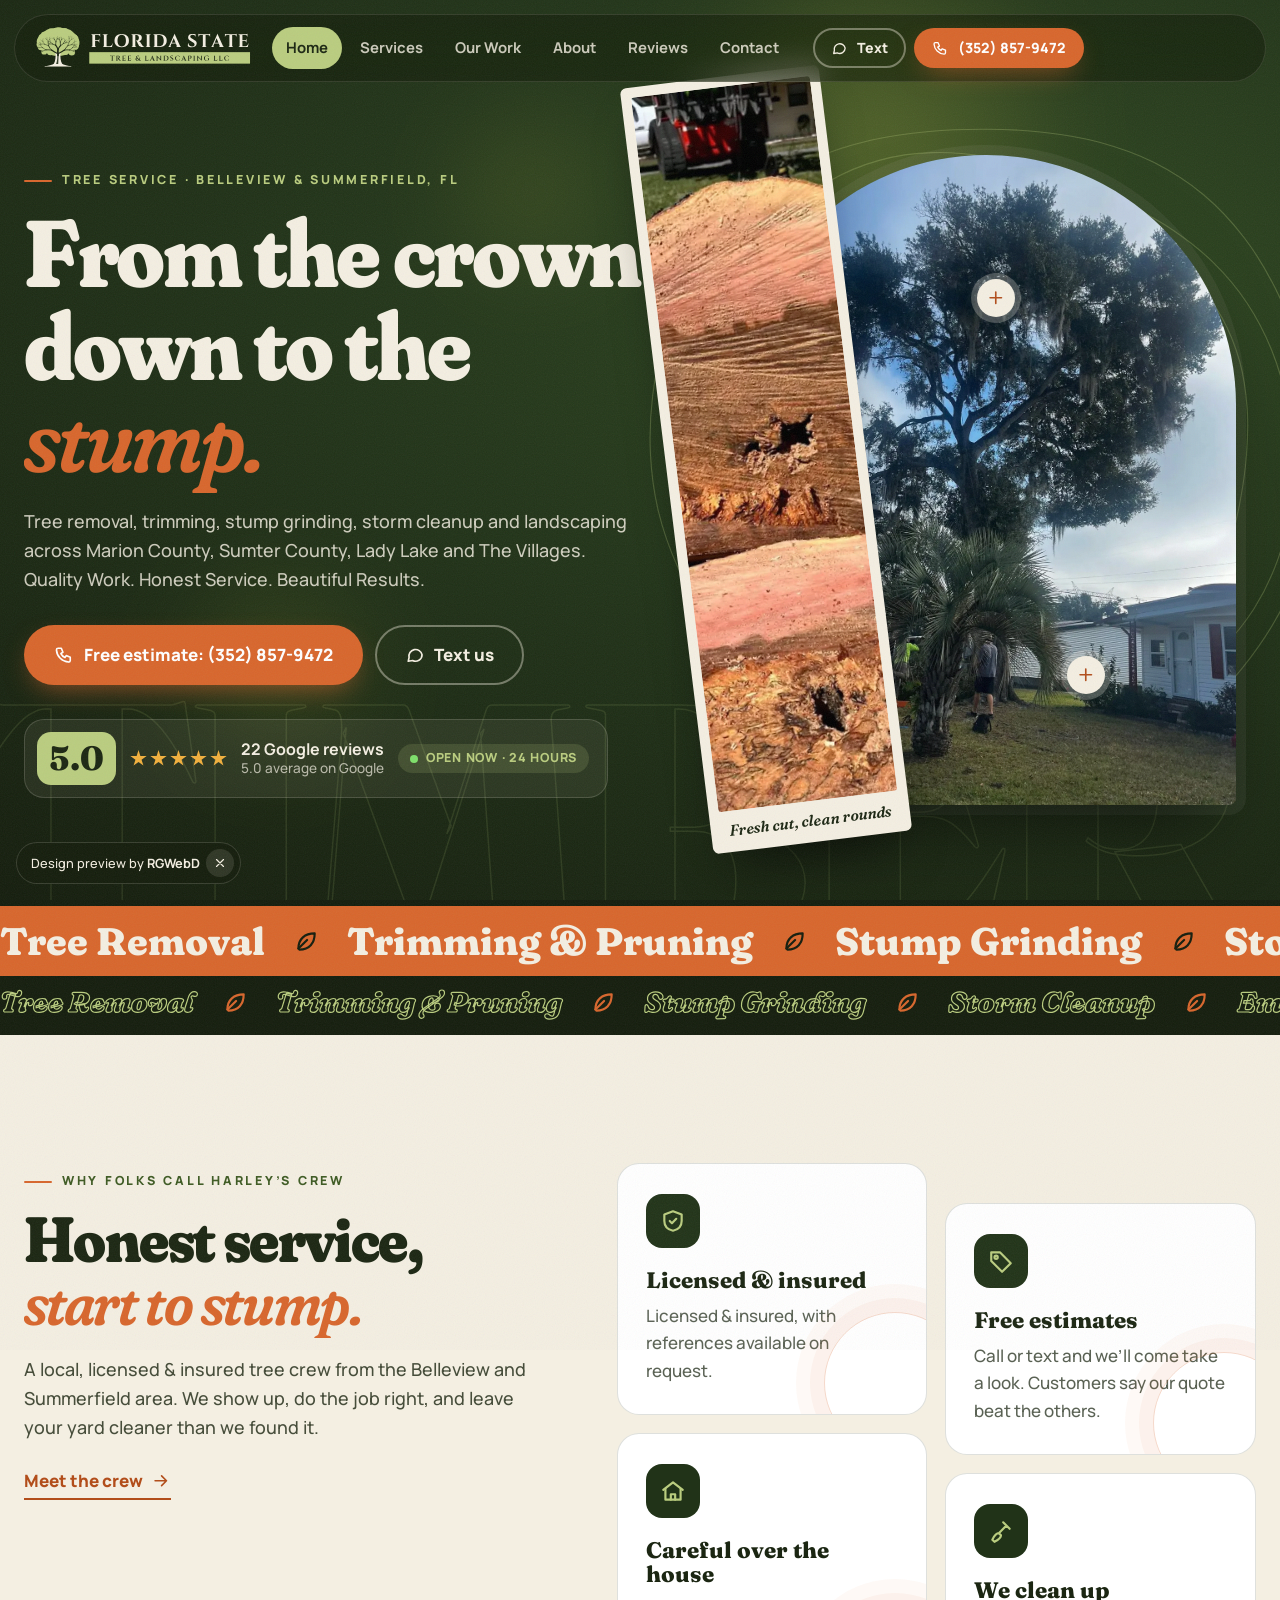
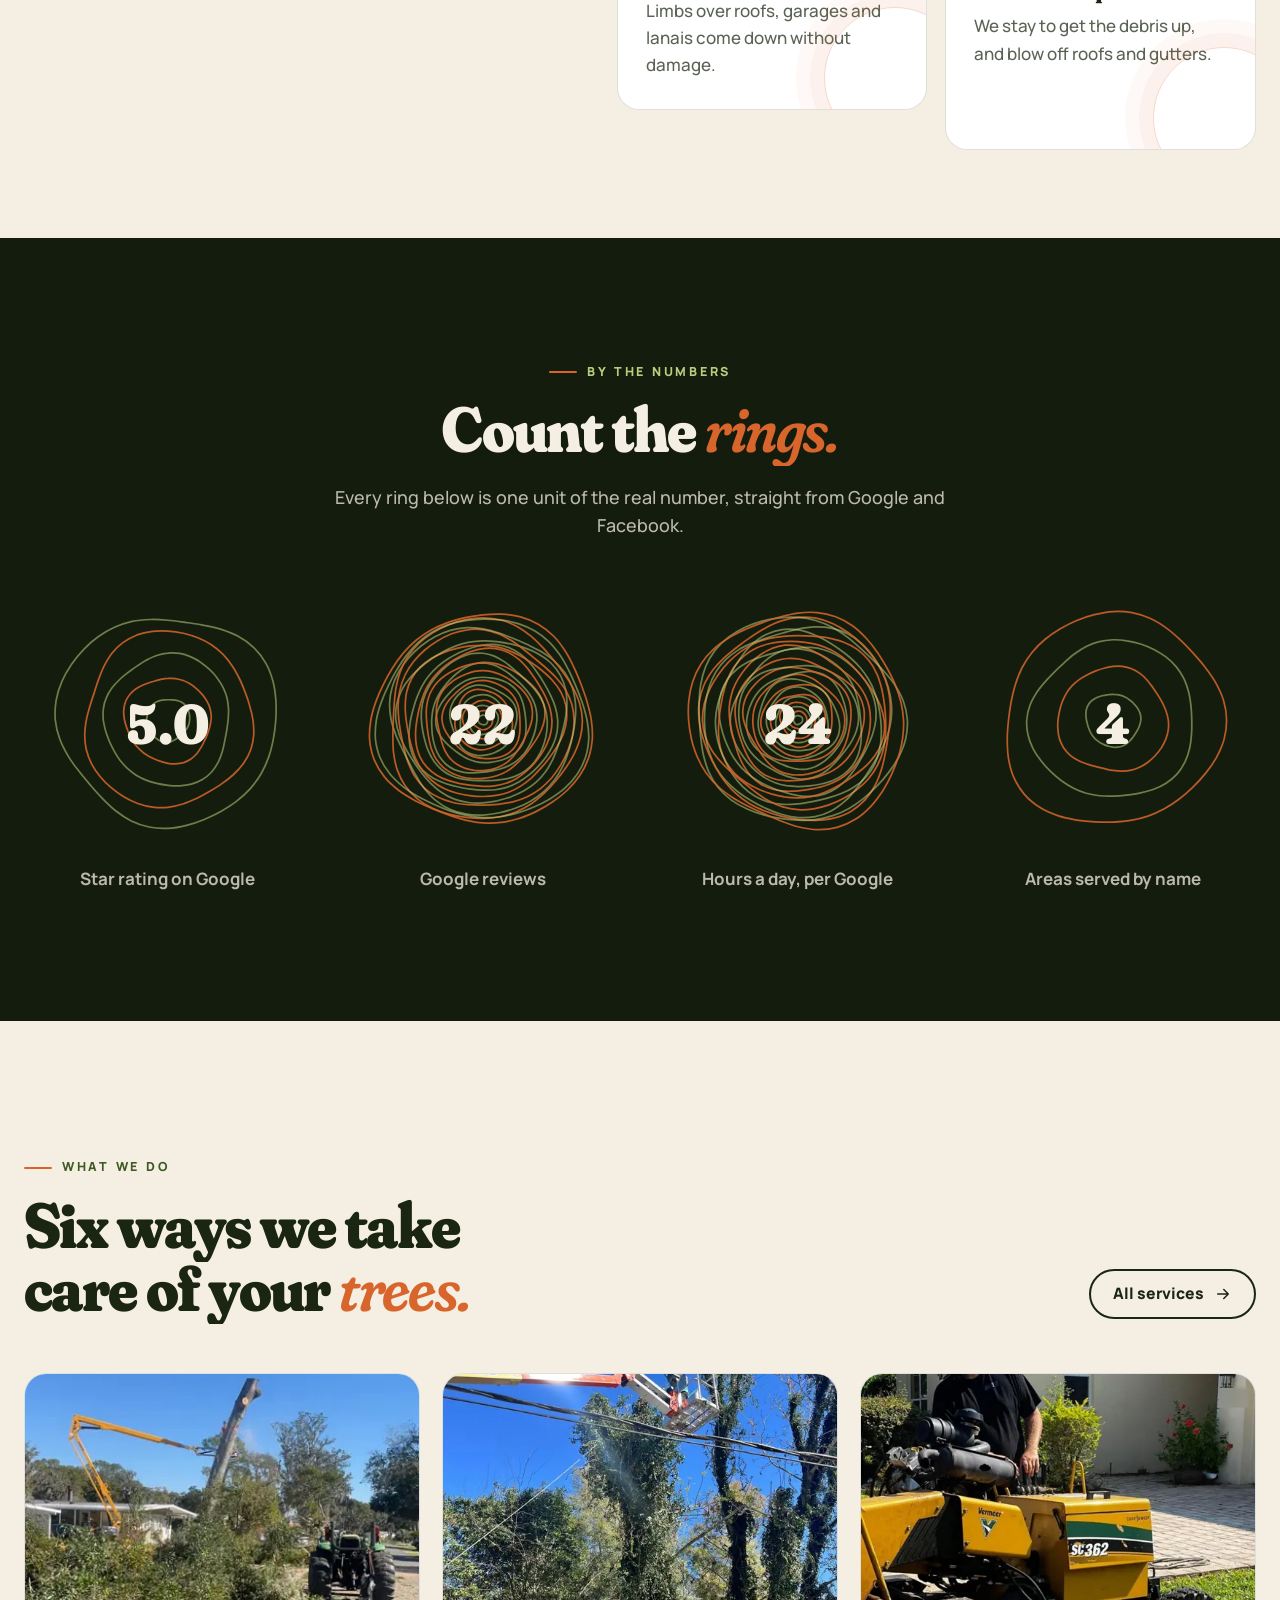
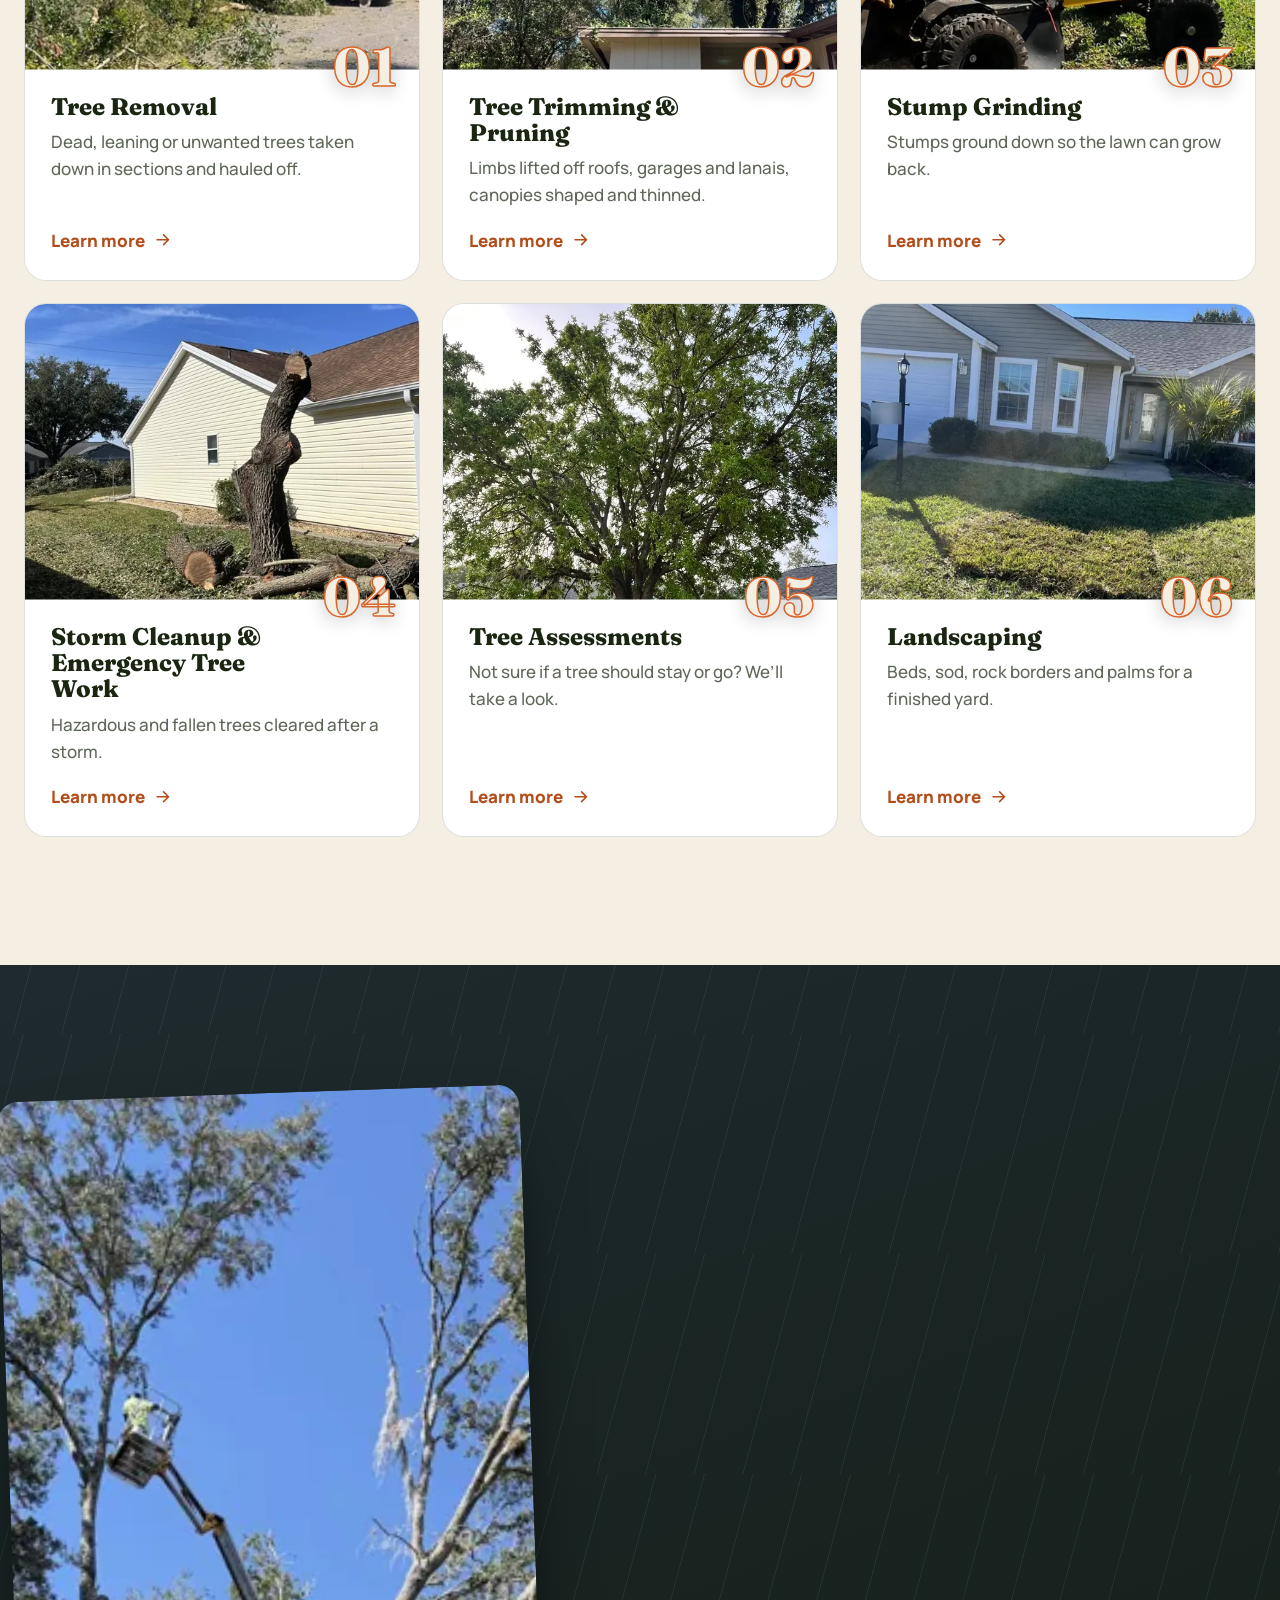
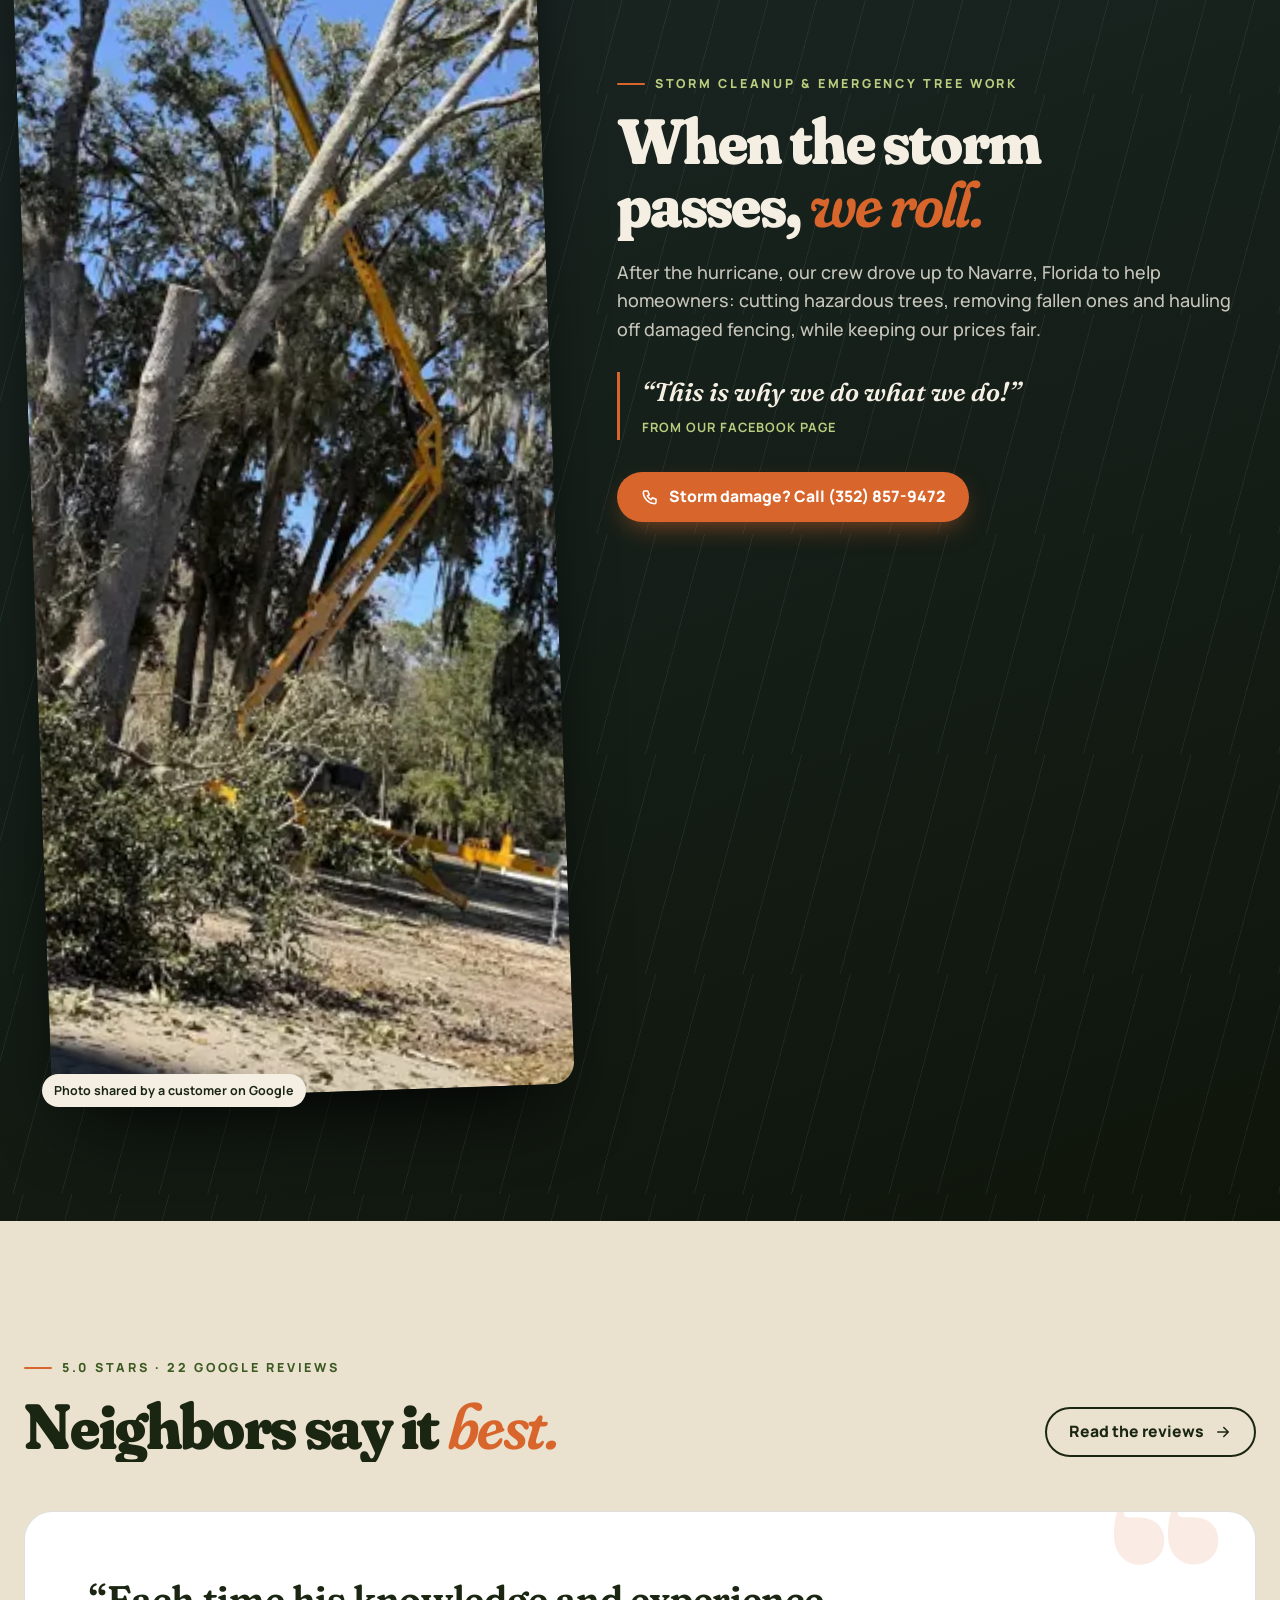
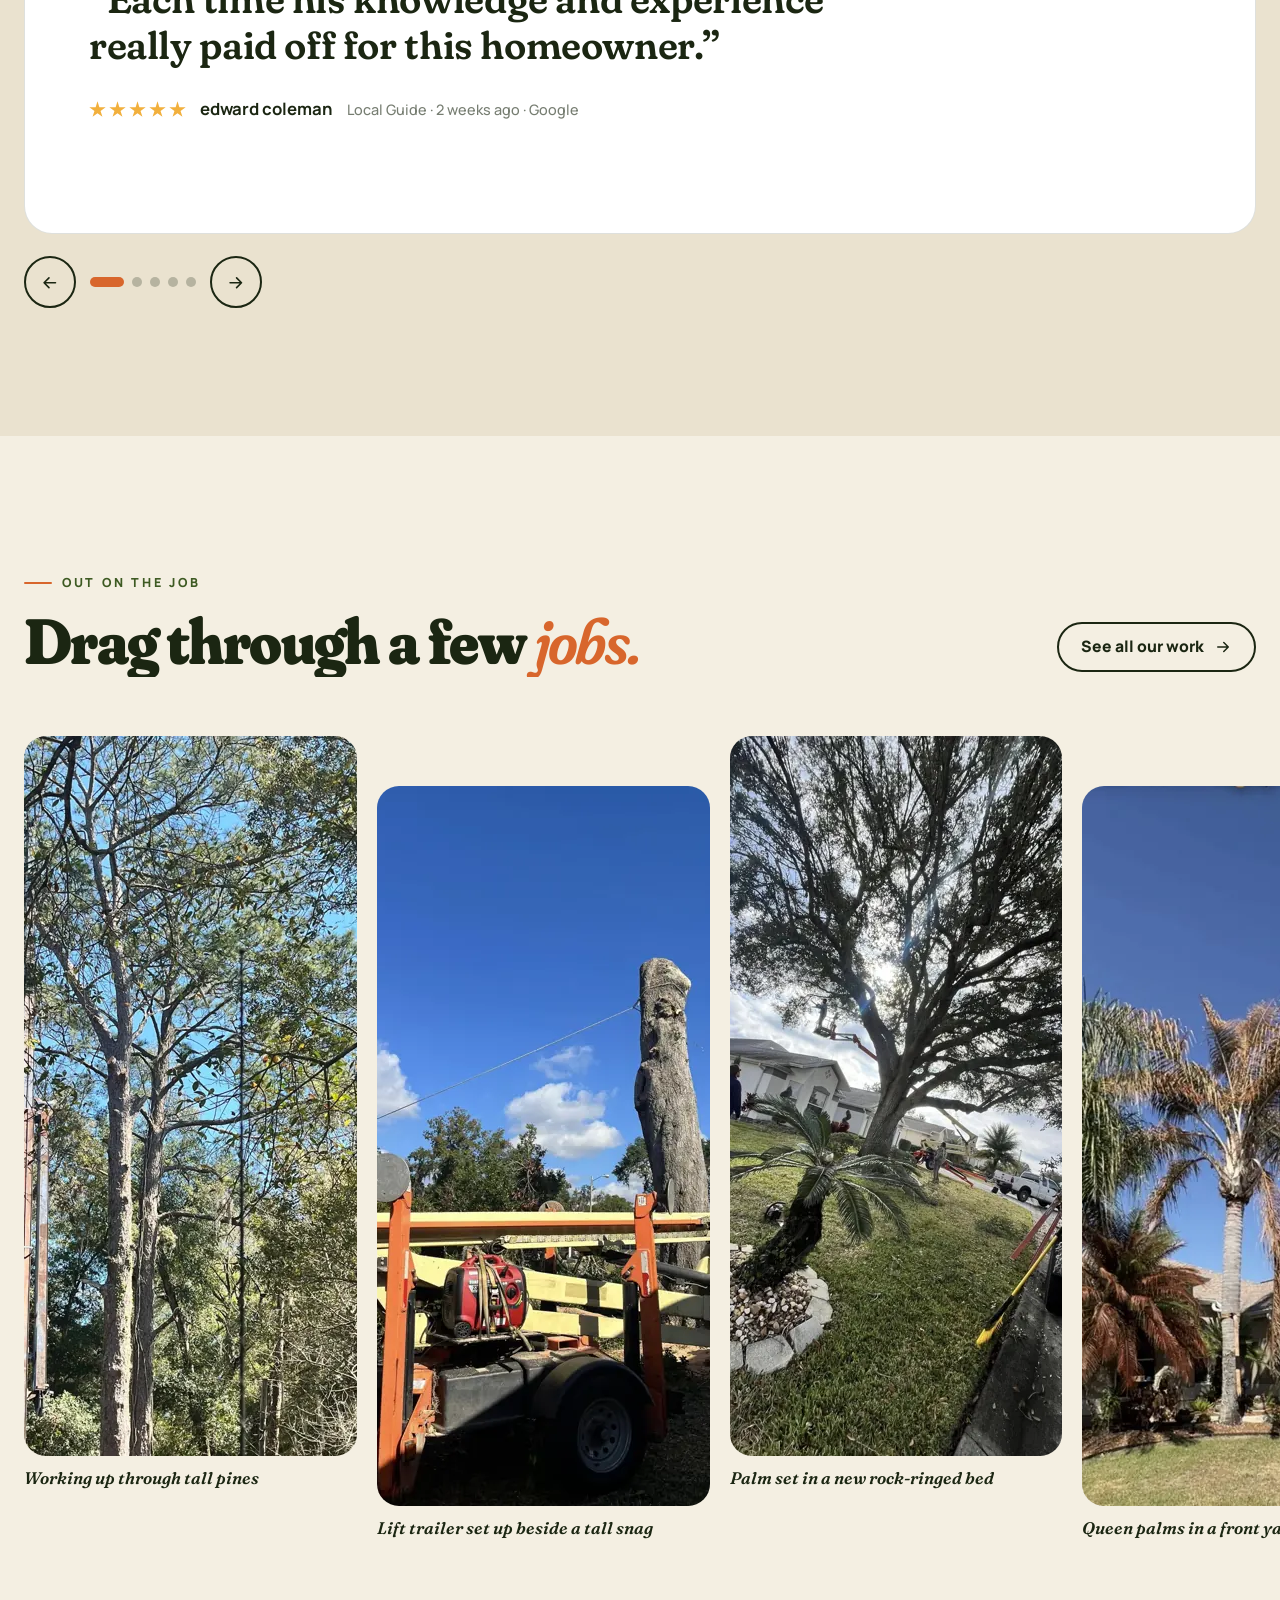
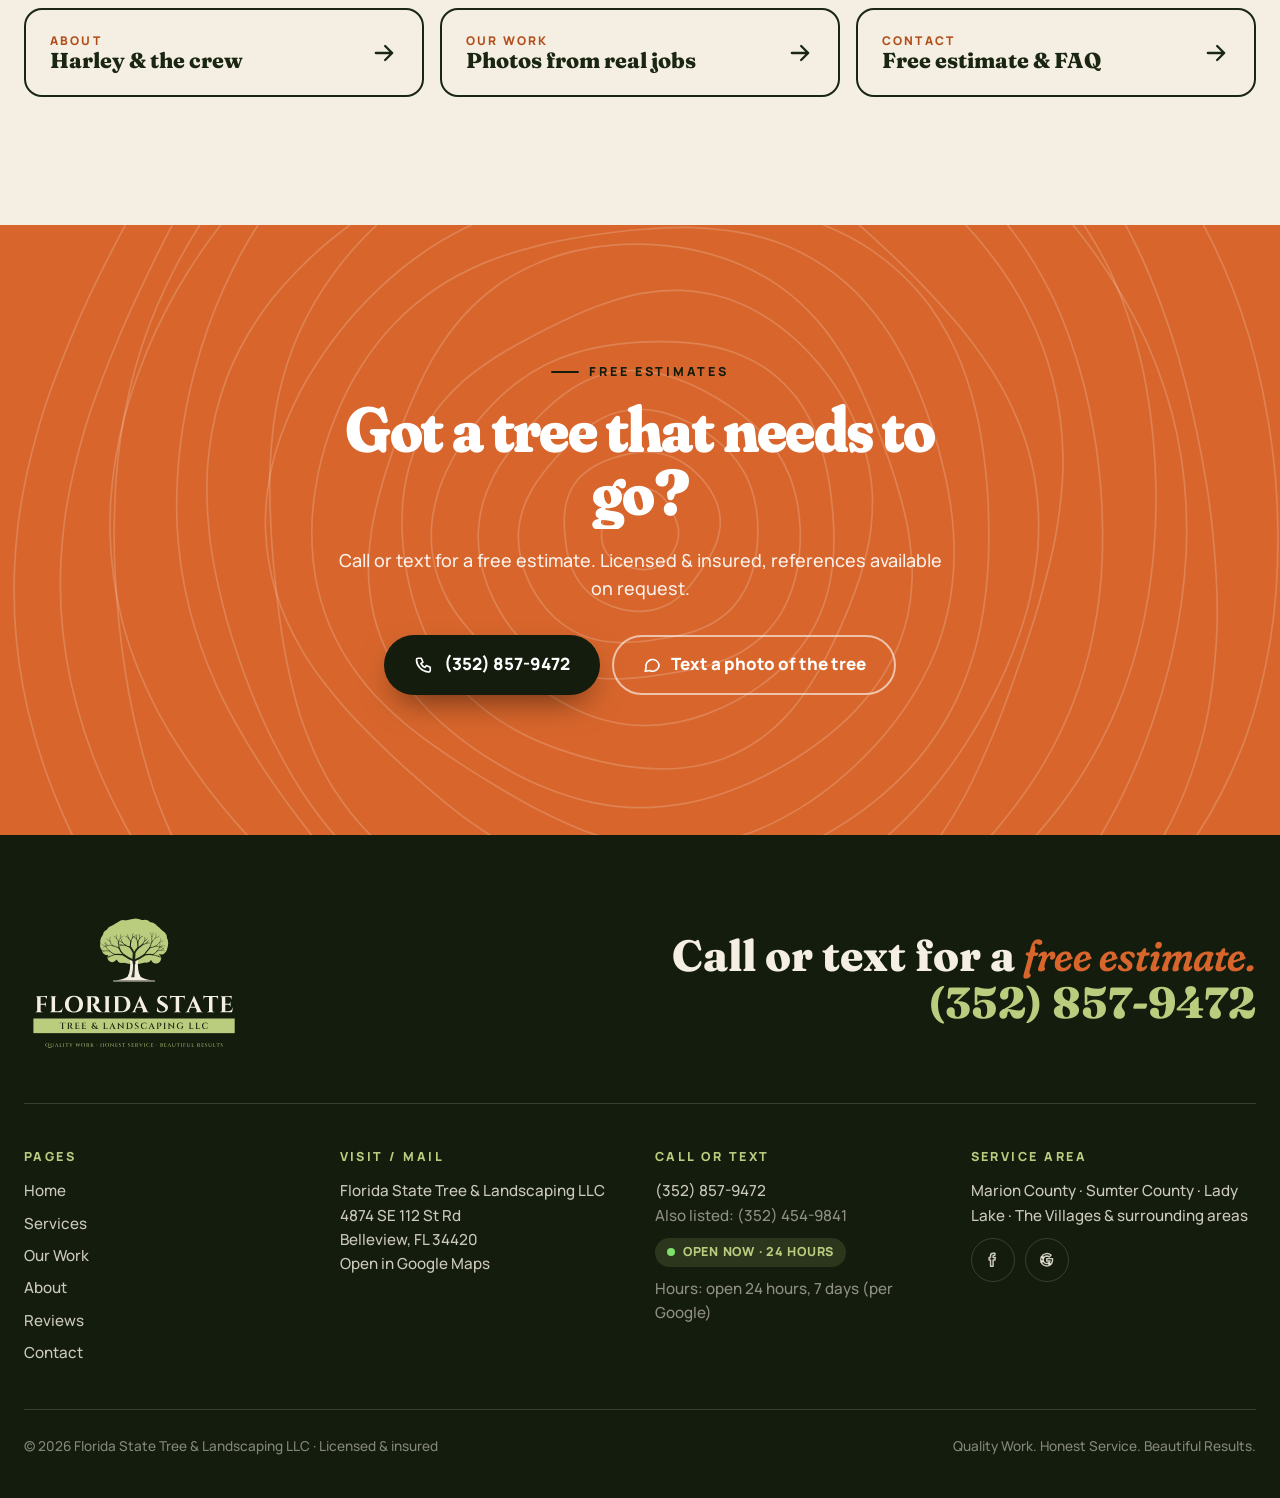
==== index.html @ 268fc9c7 "First build: Heartwood brand, 6 pages" ====
<!doctype html><html lang="en"><head><meta charset="utf-8">
<meta name="viewport" content="width=device-width,initial-scale=1,viewport-fit=cover">
<title>Florida State Tree &amp; Landscaping | Tree Removal, Trimming &amp; Stump Grinding · Belleview, FL</title><meta name="description" content="Licensed &amp; insured tree service in Belleview &amp; Summerfield, FL. Tree removal, trimming, stump grinding, storm cleanup and landscaping for Marion County, Sumter County, Lady Lake and The Villages. 5.0★ on Google. Free estimates: (352) 857-9472.">
<link rel="canonical" href="https://rgwebd.github.io/floridastatetree-demo/"><meta name="theme-color" content="#1B2612">
<meta property="og:type" content="website"><meta property="og:site_name" content="Florida State Tree &amp; Landscaping"><meta property="og:title" content="Florida State Tree &amp; Landscaping | Tree Removal, Trimming &amp; Stump Grinding · Belleview, FL"><meta property="og:description" content="Licensed &amp; insured tree service in Belleview &amp; Summerfield, FL. Tree removal, trimming, stump grinding, storm cleanup and landscaping for Marion County, Sumter County, Lady Lake and The Villages. 5.0★ on Google. Free estimates: (352) 857-9472."><meta property="og:url" content="https://rgwebd.github.io/floridastatetree-demo/"><meta property="og:image" content="https://rgwebd.github.io/floridastatetree-demo/img/og.jpg"><meta property="og:image:width" content="1200"><meta property="og:image:height" content="630"><meta property="og:locale" content="en_US">
<meta name="twitter:card" content="summary_large_image"><meta name="twitter:title" content="Florida State Tree &amp; Landscaping | Tree Removal, Trimming &amp; Stump Grinding · Belleview, FL"><meta name="twitter:description" content="Licensed &amp; insured tree service in Belleview &amp; Summerfield, FL. Tree removal, trimming, stump grinding, storm cleanup and landscaping for Marion County, Sumter County, Lady Lake and The Villages. 5.0★ on Google. Free estimates: (352) 857-9472."><meta name="twitter:image" content="https://rgwebd.github.io/floridastatetree-demo/img/og.jpg">
<link rel="icon" href="favicon.svg" type="image/svg+xml"><link rel="icon" href="favicon.ico" sizes="any"><link rel="apple-touch-icon" href="apple-touch-icon.png">
<link rel="preconnect" href="https://fonts.googleapis.com"><link rel="preconnect" href="https://fonts.gstatic.com" crossorigin>
<link href="https://fonts.googleapis.com/css2?family=Fraunces:ital,opsz,wght,SOFT@0,9..144,300..900,0..100;1,9..144,300..900,0..100&family=Manrope:wght@400;500;600;700;800&display=swap" rel="stylesheet">
<link rel="stylesheet" href="styles.css?v=7"><script type="application/ld+json">{"@context": "https://schema.org", "@type": "HomeAndConstructionBusiness", "additionalType": "https://en.wikipedia.org/wiki/Arborist", "@id": "https://rgwebd.github.io/floridastatetree-demo/#business", "name": "Florida State Tree & Landscaping LLC", "alternateName": "Florida State Tree & Landscaping", "slogan": "Quality Work. Honest Service. Beautiful Results.", "description": "Licensed and insured tree service based in Belleview, Florida: tree removal, trimming, stump grinding, storm cleanup and emergency tree work, tree assessments and landscaping. Free estimates. Serving Marion County, Sumter County, Lady Lake and The Villages.", "url": "https://rgwebd.github.io/floridastatetree-demo/", "telephone": "+13528579472", "image": "https://rgwebd.github.io/floridastatetree-demo/img/og.jpg", "logo": "https://rgwebd.github.io/floridastatetree-demo/brand/logo-stacked.svg", "address": {"@type": "PostalAddress", "streetAddress": "4874 SE 112 St Rd", "addressLocality": "Belleview", "addressRegion": "FL", "postalCode": "34420", "addressCountry": "US"}, "geo": {"@type": "GeoCoordinates", "latitude": 29.0453038, "longitude": -82.0679205}, "areaServed": [{"@type": "AdministrativeArea", "name": "Marion County, FL"}, {"@type": "AdministrativeArea", "name": "Sumter County, FL"}, {"@type": "City", "name": "Lady Lake, FL"}, {"@type": "Place", "name": "The Villages, FL"}], "openingHoursSpecification": [{"@type": "OpeningHoursSpecification", "dayOfWeek": ["Monday", "Tuesday", "Wednesday", "Thursday", "Friday", "Saturday", "Sunday"], "opens": "00:00", "closes": "23:59"}], "hasMap": "https://www.google.com/maps/place/Florida+State+Tree+%26+Landscaping+LLC/@29.0453038,-82.0679205,17z/data=!4m6!3m5!1s0xfcb74f72141208b:0x3787b57b5eda292d", "sameAs": ["https://www.facebook.com/p/Florida-State-Tree-Landscaping-LLC-100083582852027/", "https://www.google.com/maps/place/Florida+State+Tree+%26+Landscaping+LLC/@29.0453038,-82.0679205,17z/data=!4m6!3m5!1s0xfcb74f72141208b:0x3787b57b5eda292d"], "aggregateRating": {"@type": "AggregateRating", "ratingValue": "5.0", "reviewCount": "22", "bestRating": "5"}, "hasOfferCatalog": {"@type": "OfferCatalog", "name": "Tree & landscaping services", "itemListElement": [{"@type": "Offer", "itemOffered": {"@type": "Service", "name": "Tree Removal", "description": "From big pines to palms, we take trees down safely in controlled sections, using an aerial lift where the job calls for it, and haul the wood and brush away."}}, {"@type": "Offer", "itemOffered": {"@type": "Service", "name": "Tree Trimming & Pruning", "description": "Branches hanging over the house, garage or lanai come off carefully, and the rest of the tree gets pruned to look right. Customers mention we even blow the debris off the roof and gutters."}}, {"@type": "Offer", "itemOffered": {"@type": "Service", "name": "Stump Grinding", "description": "Once a tree is down, the stump grinder chews the stump below grade so you can replant, lay sod or just mow over it."}}, {"@type": "Offer", "itemOffered": {"@type": "Service", "name": "Storm Cleanup & Emergency Tree Work", "description": "After a hurricane we cut hazardous trees, remove fallen ones and haul away damaged debris. We’ve traveled as far as Navarre, Florida to help homeowners after a storm."}}, {"@type": "Offer", "itemOffered": {"@type": "Service", "name": "Tree Assessments", "description": "We’ll look at the tree with you, talk through trimming versus removal, and give you an honest free estimate. One customer said we even gave ideas on what to plant in place of the trees."}}, {"@type": "Offer", "itemOffered": {"@type": "Service", "name": "Landscaping", "description": "Full landscaping to finish the job: fresh sod, planting beds, rock borders and palm care, so the yard looks better than before the trees came down."}}]}, "review": [{"@type": "Review", "author": {"@type": "Person", "name": "edward coleman"}, "reviewRating": {"@type": "Rating", "ratingValue": "5", "bestRating": "5"}, "reviewBody": "Have used Florida State Tree & Landscaping several times.  Harley Roth, Certified Arborist and his team did exceptional work trimming trees and bushes.  I've used them to remove five palms and three pine trees over the years and each time his knowledge and experience really paid off for this homeowner.  Great work and great results."}, {"@type": "Review", "author": {"@type": "Person", "name": "Brent Cleveland"}, "reviewRating": {"@type": "Rating", "ratingValue": "5", "bestRating": "5"}, "reviewBody": "They showed up with plenty of notice and got right to work trimming the tree above our home. Crew was very careful with the branches being cut above our garage so no damage was done to roof. Couldn’t beat the great price I was given when other companies were outrageous on just trimming. We are definitely using Florida State Tree Trimming for all other jobs in the future."}, {"@type": "Review", "author": {"@type": "Person", "name": "Tim & Jackie Blomlie"}, "reviewRating": {"@type": "Rating", "ratingValue": "5", "bestRating": "5"}, "reviewBody": "Harley did a fantastic job. They were on time and stayed late to finish getting all the debris up. They also went above and beyond and took other tree debris that I had laying around. Their pricing was the best from all the estimates I got, I would definitely use them again for any tree work that I have."}, {"@type": "Review", "author": {"@type": "Person", "name": "David Allsworth"}, "reviewRating": {"@type": "Rating", "ratingValue": "5", "bestRating": "5"}, "reviewBody": "They did a great job trimming branches from over the house and lanai / They pruned the other trees and blew debris off the house and gutters / Highly recommended"}]}</script><script type="application/ld+json">{"@context": "https://schema.org", "@type": "BreadcrumbList", "itemListElement": [{"@type": "ListItem", "position": 1, "name": "Home", "item": "https://rgwebd.github.io/floridastatetree-demo/"}]}</script></head><body class="home"><div class="loader" aria-hidden="true"><div class="ld-half l"></div><div class="ld-half r"></div><div class="ld-mid"><svg class="ld-rings" viewBox="-168.00000000000003 -168.00000000000003 336.00000000000006 336.00000000000006" aria-hidden="true" ><path d="M13.6 0.0C13.5 0.8 13.4 1.6 13.2 2.3C13.0 3.1 12.8 3.8 12.5 4.6C12.2 5.3 11.9 6.0 11.6 6.7C11.3 7.4 10.9 8.1 10.5 8.8C10.1 9.5 9.6 10.2 9.0 10.8C8.5 11.4 7.9 12.0 7.2 12.4C6.5 12.9 5.7 13.3 4.9 13.5C4.1 13.8 3.3 13.9 2.5 14.0C1.6 14.0 0.8 14.0 0.0 13.9C-0.8 13.7 -1.6 13.5 -2.3 13.3C-3.1 13.0 -3.8 12.8 -4.5 12.4C-5.2 12.1 -5.9 11.8 -6.6 11.4C-7.2 11.0 -7.8 10.5 -8.4 10.0C-9.0 9.5 -9.5 9.0 -10.0 8.4C-10.5 7.8 -11.0 7.2 -11.3 6.5C-11.7 5.9 -12.1 5.2 -12.4 4.5C-12.7 3.8 -12.9 3.1 -13.2 2.3C-13.4 1.6 -13.6 0.8 -13.7 0.0C-13.8 -0.8 -13.9 -1.6 -13.9 -2.4C-13.9 -3.3 -13.8 -4.1 -13.5 -4.9C-13.3 -5.7 -13.0 -6.5 -12.5 -7.2C-12.1 -7.9 -11.5 -8.6 -10.9 -9.2C-10.3 -9.7 -9.6 -10.2 -8.9 -10.6C-8.2 -11.1 -7.5 -11.4 -6.8 -11.7C-6.0 -12.0 -5.3 -12.3 -4.5 -12.5C-3.8 -12.7 -3.1 -12.9 -2.3 -13.1C-1.5 -13.2 -0.8 -13.4 -0.0 -13.4C0.8 -13.5 1.6 -13.4 2.4 -13.3C3.1 -13.2 3.9 -13.0 4.7 -12.8C5.4 -12.5 6.1 -12.1 6.8 -11.7C7.5 -11.3 8.1 -10.9 8.7 -10.3C9.3 -9.8 9.8 -9.3 10.3 -8.7C10.9 -8.1 11.4 -7.5 11.8 -6.8C12.2 -6.1 12.6 -5.4 12.9 -4.7C13.1 -3.9 13.4 -3.2 13.5 -2.4C13.6 -1.6 13.6 -0.8 13.6 0.0Z" style="--i:0"/><path d="M27.4 0.0C27.2 1.6 27.0 3.2 26.6 4.7C26.2 6.2 25.7 7.7 25.1 9.1C24.5 10.6 23.7 11.9 22.9 13.2C22.0 14.5 21.1 15.7 20.0 16.8C19.0 17.9 17.8 18.9 16.6 19.8C15.4 20.7 14.2 21.6 12.9 22.4C11.7 23.2 10.4 24.0 9.0 24.7C7.6 25.4 6.2 26.2 4.7 26.7C3.2 27.3 1.6 27.8 0.0 28.0C-1.6 28.3 -3.3 28.4 -5.0 28.2C-6.6 28.1 -8.3 27.7 -9.9 27.1C-11.4 26.5 -12.9 25.6 -14.2 24.6C-15.5 23.7 -16.8 22.5 -17.9 21.3C-19.0 20.1 -19.9 18.8 -20.8 17.5C-21.8 16.2 -22.6 14.9 -23.3 13.5C-24.1 12.1 -24.8 10.7 -25.3 9.2C-25.9 7.8 -26.4 6.2 -26.7 4.7C-27.0 3.2 -27.2 1.6 -27.2 0.0C-27.2 -1.6 -27.0 -3.2 -26.7 -4.7C-26.4 -6.2 -25.9 -7.8 -25.4 -9.2C-24.8 -10.7 -24.1 -12.1 -23.3 -13.5C-22.6 -14.8 -21.7 -16.2 -20.8 -17.4C-19.8 -18.7 -18.7 -19.9 -17.6 -20.9C-16.4 -22.0 -15.1 -23.0 -13.7 -23.8C-12.4 -24.6 -10.9 -25.2 -9.3 -25.7C-7.8 -26.1 -6.2 -26.4 -4.7 -26.5C-3.1 -26.6 -1.5 -26.6 -0.0 -26.5C1.5 -26.4 3.0 -26.1 4.6 -25.9C6.1 -25.6 7.6 -25.4 9.1 -25.0C10.6 -24.6 12.1 -24.2 13.6 -23.6C15.1 -23.0 16.7 -22.4 18.1 -21.5C19.4 -20.7 20.8 -19.6 22.0 -18.4C23.1 -17.3 24.2 -15.9 25.0 -14.4C25.8 -13.0 26.3 -11.3 26.8 -9.7C27.2 -8.2 27.4 -6.5 27.5 -4.9C27.6 -3.2 27.6 -1.6 27.4 0.0Z" style="--i:1"/><path d="M40.2 0.0C40.1 2.3 39.8 4.7 39.5 7.0C39.1 9.3 38.6 11.6 37.9 13.8C37.3 16.1 36.5 18.3 35.4 20.5C34.4 22.6 33.2 24.7 31.7 26.6C30.3 28.5 28.5 30.3 26.6 31.8C24.8 33.2 22.6 34.5 20.5 35.5C18.3 36.5 16.0 37.1 13.7 37.7C11.5 38.3 9.1 38.6 6.9 38.9C4.6 39.2 2.3 39.4 0.0 39.5C-2.3 39.6 -4.6 39.6 -7.0 39.5C-9.3 39.4 -11.7 39.2 -14.1 38.7C-16.5 38.2 -18.9 37.6 -21.1 36.6C-23.4 35.6 -25.6 34.3 -27.5 32.8C-29.4 31.3 -31.2 29.4 -32.8 27.5C-34.3 25.6 -35.6 23.4 -36.7 21.2C-37.8 19.0 -38.6 16.6 -39.3 14.3C-40.0 12.0 -40.5 9.6 -40.8 7.2C-41.0 4.8 -41.1 2.4 -41.0 0.0C-40.8 -2.4 -40.5 -4.8 -39.8 -7.0C-39.2 -9.3 -38.3 -11.5 -37.3 -13.6C-36.3 -15.6 -35.0 -17.6 -33.7 -19.4C-32.4 -21.3 -30.9 -23.0 -29.4 -24.7C-27.9 -26.4 -26.4 -28.0 -24.8 -29.5C-23.2 -31.1 -21.6 -32.7 -19.8 -34.2C-18.0 -35.7 -16.1 -37.2 -14.0 -38.5C-11.9 -39.7 -9.7 -40.9 -7.3 -41.6C-5.0 -42.4 -2.5 -42.9 -0.0 -43.0C2.5 -43.2 5.1 -42.9 7.5 -42.3C9.9 -41.8 12.3 -40.9 14.5 -39.8C16.7 -38.8 18.8 -37.4 20.8 -36.0C22.8 -34.6 24.6 -33.1 26.4 -31.4C28.1 -29.8 29.8 -28.1 31.3 -26.2C32.8 -24.4 34.2 -22.5 35.3 -20.4C36.5 -18.3 37.5 -16.2 38.3 -13.9C39.0 -11.7 39.5 -9.3 39.8 -7.0C40.2 -4.7 40.2 -2.3 40.2 0.0Z" style="--i:2"/><path d="M56.0 0.0C56.5 3.2 56.8 6.7 56.6 10.0C56.4 13.3 55.8 16.8 54.7 19.9C53.6 23.1 51.9 26.1 50.0 28.9C48.1 31.6 45.6 34.0 43.2 36.2C40.7 38.4 37.9 40.2 35.1 41.8C32.3 43.5 29.5 44.8 26.6 46.1C23.7 47.3 20.9 48.4 17.9 49.3C15.0 50.2 12.1 51.0 9.1 51.5C6.1 52.1 3.0 52.4 0.0 52.5C-3.0 52.5 -6.1 52.3 -9.1 51.8C-12.1 51.3 -15.1 50.5 -18.0 49.6C-21.0 48.6 -23.8 47.4 -26.6 46.1C-29.4 44.7 -32.2 43.2 -34.8 41.5C-37.4 39.7 -40.1 37.8 -42.5 35.6C-44.8 33.4 -47.2 31.0 -49.1 28.3C-50.9 25.6 -52.6 22.6 -53.8 19.6C-54.9 16.5 -55.7 13.1 -56.0 9.9C-56.3 6.6 -56.1 3.2 -55.7 0.0C-55.3 -3.2 -54.4 -6.4 -53.5 -9.4C-52.6 -12.5 -51.4 -15.4 -50.2 -18.3C-49.0 -21.2 -47.7 -24.0 -46.3 -26.7C-44.8 -29.5 -43.3 -32.2 -41.5 -34.8C-39.6 -37.3 -37.6 -39.9 -35.3 -42.1C-33.0 -44.3 -30.4 -46.3 -27.7 -48.0C-25.0 -49.6 -21.9 -50.9 -18.9 -51.9C-15.9 -52.9 -12.6 -53.5 -9.5 -53.8C-6.3 -54.2 -3.1 -54.2 -0.0 -54.1C3.1 -53.9 6.3 -53.5 9.3 -53.0C12.4 -52.4 15.5 -51.6 18.4 -50.5C21.3 -49.5 24.2 -48.2 26.9 -46.6C29.6 -45.0 32.1 -43.1 34.4 -41.1C36.8 -39.0 38.8 -36.6 40.7 -34.2C42.6 -31.8 44.3 -29.1 45.8 -26.5C47.4 -23.8 48.7 -21.0 50.0 -18.2C51.3 -15.4 52.5 -12.5 53.5 -9.4C54.5 -6.4 55.5 -3.2 56.0 0.0Z" style="--i:3"/><path d="M68.8 0.0C68.9 4.0 68.5 8.0 67.8 12.0C67.1 15.9 66.0 19.8 64.6 23.5C63.2 27.3 61.6 30.9 59.7 34.4C57.7 37.9 55.5 41.4 53.0 44.5C50.5 47.6 47.7 50.7 44.7 53.2C41.6 55.8 38.2 58.1 34.6 60.0C31.1 61.8 27.2 63.3 23.4 64.4C19.6 65.5 15.6 66.1 11.7 66.6C7.8 67.1 3.9 67.2 0.0 67.3C-3.9 67.3 -7.8 67.2 -11.8 66.7C-15.7 66.3 -19.7 65.8 -23.6 64.8C-27.5 63.8 -31.4 62.5 -35.0 60.7C-38.7 58.9 -42.2 56.6 -45.3 54.0C-48.3 51.3 -51.1 48.1 -53.3 44.8C-55.6 41.4 -57.4 37.7 -58.8 34.0C-60.3 30.3 -61.2 26.4 -62.1 22.6C-62.9 18.8 -63.5 15.0 -63.9 11.3C-64.4 7.5 -64.7 3.8 -64.8 0.0C-65.0 -3.8 -65.0 -7.6 -64.7 -11.4C-64.3 -15.2 -63.8 -19.1 -62.8 -22.9C-61.8 -26.6 -60.5 -30.4 -58.8 -33.9C-57.1 -37.5 -54.9 -40.9 -52.6 -44.1C-50.2 -47.3 -47.5 -50.3 -44.6 -53.1C-41.7 -55.9 -38.5 -58.5 -35.1 -60.8C-31.8 -63.1 -28.1 -65.3 -24.4 -67.0C-20.6 -68.7 -16.6 -70.1 -12.5 -70.9C-8.4 -71.7 -4.1 -72.1 -0.0 -71.8C4.1 -71.6 8.3 -70.7 12.2 -69.4C16.1 -68.1 19.9 -66.2 23.3 -64.1C26.8 -62.1 29.9 -59.5 32.9 -57.1C36.0 -54.6 38.7 -52.0 41.4 -49.3C44.1 -46.7 46.7 -44.1 49.2 -41.3C51.8 -38.5 54.3 -35.7 56.6 -32.7C58.8 -29.6 61.1 -26.3 62.9 -22.9C64.6 -19.4 66.2 -15.7 67.1 -11.8C68.1 -8.0 68.7 -4.0 68.8 0.0Z" style="--i:4"/><path d="M82.1 0.0C81.8 4.7 81.0 9.5 80.0 14.1C78.9 18.7 77.6 23.2 75.9 27.6C74.2 32.0 72.3 36.3 69.9 40.4C67.6 44.4 64.9 48.4 61.9 51.9C58.9 55.5 55.4 58.8 51.7 61.7C48.1 64.5 44.0 67.0 39.9 69.2C35.8 71.3 31.5 73.0 27.1 74.6C22.8 76.1 18.4 77.3 13.8 78.4C9.3 79.6 4.7 80.5 0.0 81.2C-4.7 81.8 -9.6 82.4 -14.5 82.3C-19.4 82.3 -24.6 81.9 -29.4 80.8C-34.3 79.7 -39.2 77.9 -43.6 75.5C-48.0 73.2 -52.2 70.0 -55.8 66.5C-59.3 63.0 -62.4 58.8 -65.0 54.5C-67.6 50.3 -69.5 45.7 -71.3 41.1C-73.0 36.6 -74.2 32.0 -75.3 27.4C-76.4 22.8 -77.2 18.3 -77.7 13.7C-78.3 9.1 -78.6 4.6 -78.6 0.0C-78.5 -4.6 -78.2 -9.2 -77.5 -13.7C-76.7 -18.2 -75.6 -22.6 -74.0 -27.0C-72.5 -31.3 -70.6 -35.5 -68.4 -39.5C-66.2 -43.5 -63.7 -47.4 -61.0 -51.2C-58.2 -54.9 -55.3 -58.5 -52.0 -62.0C-48.8 -65.4 -45.3 -68.8 -41.4 -71.8C-37.6 -74.7 -33.4 -77.6 -29.0 -79.7C-24.6 -81.8 -19.7 -83.6 -14.9 -84.5C-10.1 -85.5 -4.9 -85.8 -0.0 -85.4C4.9 -85.1 9.9 -84.0 14.6 -82.5C19.2 -81.1 23.7 -79.0 28.0 -76.8C32.2 -74.7 36.2 -72.1 40.2 -69.6C44.1 -67.0 47.9 -64.3 51.5 -61.4C55.2 -58.5 58.8 -55.5 62.1 -52.1C65.4 -48.7 68.6 -45.1 71.2 -41.1C73.9 -37.2 76.3 -32.8 78.0 -28.4C79.7 -23.9 80.9 -19.1 81.6 -14.4C82.3 -9.7 82.3 -4.7 82.1 0.0Z" style="--i:5"/><path d="M98.7 0.0C98.0 5.7 96.5 11.3 94.9 16.7C93.3 22.1 91.2 27.3 89.0 32.4C86.8 37.5 84.4 42.4 81.6 47.1C78.8 51.8 75.8 56.5 72.4 60.8C69.0 65.0 65.2 69.2 61.1 72.8C56.9 76.3 52.3 79.6 47.5 82.3C42.7 85.0 37.5 87.1 32.4 88.9C27.2 90.6 21.8 91.9 16.4 92.8C11.0 93.7 5.5 94.3 0.0 94.4C-5.5 94.6 -11.1 94.4 -16.5 93.7C-22.0 93.0 -27.6 92.0 -32.8 90.2C-38.1 88.5 -43.3 86.1 -48.1 83.3C-52.8 80.4 -57.3 76.8 -61.2 72.9C-65.1 69.1 -68.6 64.6 -71.7 60.2C-74.8 55.7 -77.4 50.9 -79.9 46.2C-82.4 41.4 -84.6 36.5 -86.7 31.6C-88.8 26.6 -90.9 21.6 -92.5 16.3C-94.2 11.1 -95.8 5.6 -96.7 0.0C-97.5 -5.6 -98.1 -11.5 -97.8 -17.2C-97.5 -23.0 -96.4 -28.9 -94.6 -34.4C-92.8 -39.9 -90.1 -45.4 -87.0 -50.2C-83.8 -55.1 -79.9 -59.6 -75.7 -63.6C-71.6 -67.6 -67.0 -71.1 -62.3 -74.2C-57.6 -77.4 -52.6 -80.1 -47.6 -82.5C-42.6 -84.8 -37.4 -86.8 -32.2 -88.4C-26.9 -89.9 -21.5 -91.1 -16.2 -91.7C-10.8 -92.3 -5.3 -92.4 -0.0 -92.1C5.3 -91.7 10.6 -90.8 15.8 -89.6C20.9 -88.4 26.0 -86.7 30.9 -84.9C35.9 -83.1 40.7 -81.1 45.5 -78.8C50.3 -76.6 55.2 -74.2 59.9 -71.4C64.6 -68.6 69.4 -65.5 73.8 -61.9C78.1 -58.3 82.5 -54.2 86.0 -49.6C89.5 -45.1 92.6 -39.9 94.8 -34.5C97.0 -29.1 98.4 -23.2 99.0 -17.5C99.7 -11.7 99.4 -5.7 98.7 0.0Z" style="--i:6"/><path d="M105.6 0.0C105.0 6.1 103.7 12.2 102.2 18.0C100.7 23.9 98.6 29.5 96.5 35.1C94.3 40.7 92.0 46.1 89.4 51.6C86.8 57.1 84.2 62.6 81.1 68.0C77.9 73.4 74.5 79.0 70.5 84.0C66.4 89.0 61.8 94.0 56.6 98.1C51.4 102.1 45.5 105.8 39.4 108.3C33.3 110.9 26.6 112.5 20.0 113.4C13.4 114.2 6.5 113.9 0.0 113.3C-6.5 112.6 -13.0 111.0 -19.3 109.2C-25.5 107.4 -31.5 105.1 -37.3 102.6C-43.1 100.0 -48.8 97.1 -54.2 93.9C-59.6 90.6 -64.8 87.0 -69.6 82.9C-74.4 78.9 -78.9 74.4 -82.9 69.5C-86.8 64.7 -90.3 59.3 -93.2 53.8C-96.1 48.3 -98.5 42.5 -100.5 36.6C-102.5 30.7 -103.9 24.6 -105.1 18.5C-106.3 12.4 -107.1 6.2 -107.5 0.0C-107.8 -6.2 -107.9 -12.6 -107.3 -18.9C-106.7 -25.2 -105.6 -31.7 -103.7 -37.7C-101.8 -43.8 -99.2 -49.9 -95.9 -55.4C-92.6 -60.8 -88.4 -65.9 -83.9 -70.4C-79.5 -74.9 -74.3 -78.8 -69.1 -82.4C-64.0 -85.9 -58.4 -88.8 -52.9 -91.6C-47.4 -94.4 -41.8 -96.9 -36.1 -99.2C-30.4 -101.5 -24.6 -103.8 -18.6 -105.6C-12.6 -107.4 -6.4 -109.1 -0.0 -110.0C6.4 -110.9 13.1 -111.5 19.6 -111.0C26.1 -110.6 32.8 -109.4 39.1 -107.3C45.3 -105.3 51.5 -102.2 57.0 -98.8C62.6 -95.3 67.8 -90.9 72.4 -86.3C77.1 -81.8 81.3 -76.6 85.1 -71.4C88.8 -66.1 92.2 -60.6 95.0 -54.8C97.8 -49.1 100.3 -43.2 102.0 -37.1C103.8 -31.1 105.1 -24.8 105.7 -18.6C106.3 -12.4 106.2 -6.1 105.6 0.0Z" style="--i:7"/><path d="M128.2 0.0C128.6 7.4 128.5 15.1 127.2 22.4C125.9 29.7 123.6 37.1 120.4 43.8C117.2 50.5 112.9 56.9 108.2 62.5C103.5 68.1 97.9 73.0 92.4 77.5C86.8 82.0 80.8 85.7 75.0 89.4C69.2 93.0 63.3 96.2 57.4 99.4C51.4 102.5 45.6 105.6 39.4 108.4C33.3 111.1 27.0 113.9 20.4 116.0C13.9 118.0 7.0 119.8 0.0 120.7C-7.0 121.6 -14.3 121.8 -21.4 121.2C-28.5 120.5 -35.7 119.0 -42.5 116.9C-49.4 114.8 -56.2 111.8 -62.6 108.4C-69.0 105.0 -75.2 101.0 -81.0 96.5C-86.8 92.0 -92.3 87.1 -97.2 81.6C-102.2 76.1 -106.8 70.1 -110.5 63.8C-114.1 57.4 -117.2 50.5 -119.4 43.4C-121.5 36.4 -122.7 29.0 -123.1 21.7C-123.6 14.5 -123.0 7.1 -122.1 0.0C-121.2 -7.1 -119.5 -14.0 -117.8 -20.8C-116.0 -27.5 -113.8 -34.1 -111.5 -40.6C-109.1 -47.1 -106.6 -53.5 -103.6 -59.8C-100.6 -66.1 -97.4 -72.5 -93.5 -78.4C-89.5 -84.3 -85.0 -90.2 -79.9 -95.2C-74.7 -100.2 -68.8 -104.7 -62.5 -108.3C-56.3 -111.8 -49.3 -114.6 -42.4 -116.5C-35.5 -118.5 -28.2 -119.5 -21.2 -120.0C-14.1 -120.6 -7.0 -120.4 -0.0 -119.9C7.0 -119.5 13.9 -118.6 20.7 -117.4C27.5 -116.1 34.3 -114.6 41.0 -112.6C47.6 -110.5 54.3 -108.0 60.6 -104.9C66.8 -101.7 73.0 -98.0 78.6 -93.7C84.3 -89.4 89.5 -84.4 94.3 -79.1C99.0 -73.8 103.2 -67.9 107.0 -61.8C110.8 -55.7 114.2 -49.2 117.1 -42.6C119.9 -36.0 122.5 -29.0 124.3 -21.9C126.2 -14.8 127.7 -7.4 128.2 0.0Z" style="--i:8"/><path d="M141.2 0.0C142.4 8.1 143.1 16.8 142.4 25.1C141.7 33.4 139.8 42.0 136.8 49.8C133.8 57.6 129.4 65.2 124.5 71.9C119.5 78.5 113.3 84.5 107.1 89.9C100.9 95.2 93.9 99.7 87.1 103.8C80.3 107.9 73.2 111.4 66.2 114.6C59.1 117.8 52.0 120.7 44.8 123.1C37.6 125.5 30.2 127.6 22.7 129.0C15.3 130.4 7.6 131.3 0.0 131.4C-7.6 131.5 -15.3 131.0 -22.9 129.8C-30.4 128.6 -37.9 126.7 -45.3 124.3C-52.6 122.0 -59.8 119.1 -66.8 115.7C-73.8 112.4 -80.8 108.6 -87.5 104.2C-94.1 99.8 -100.7 95.0 -106.6 89.5C-112.5 83.9 -118.2 77.7 -122.8 70.9C-127.4 64.1 -131.3 56.5 -134.0 48.8C-136.7 41.0 -138.3 32.6 -138.9 24.5C-139.6 16.4 -139.0 8.0 -138.0 0.0C-137.0 -8.0 -135.0 -15.8 -132.9 -23.4C-130.8 -31.0 -128.2 -38.4 -125.4 -45.7C-122.6 -52.9 -119.7 -60.1 -116.2 -67.1C-112.7 -74.1 -108.9 -81.1 -104.4 -87.6C-99.8 -94.1 -94.7 -100.5 -88.9 -106.0C-83.1 -111.4 -76.5 -116.4 -69.5 -120.4C-62.6 -124.4 -54.9 -127.6 -47.3 -129.9C-39.6 -132.2 -31.6 -133.6 -23.7 -134.4C-15.8 -135.2 -7.8 -135.2 -0.0 -134.9C7.8 -134.5 15.6 -133.6 23.3 -132.1C30.9 -130.6 38.6 -128.6 45.8 -126.0C53.1 -123.3 60.3 -120.0 67.0 -116.0C73.6 -112.1 80.0 -107.3 85.7 -102.2C91.5 -97.0 96.7 -91.2 101.5 -85.1C106.3 -79.1 110.5 -72.7 114.5 -66.1C118.5 -59.5 122.2 -52.8 125.6 -45.7C129.0 -38.7 132.3 -31.4 134.9 -23.8C137.5 -16.2 139.9 -8.1 141.2 0.0Z" style="--i:9"/><path d="M154.4 0.0C153.9 8.9 152.2 17.9 149.8 26.4C147.3 34.9 143.7 43.1 139.8 50.9C135.9 58.7 131.2 65.9 126.5 73.0C121.7 80.1 116.6 86.8 111.2 93.3C105.9 99.9 100.4 106.3 94.3 112.4C88.2 118.4 81.9 124.5 74.8 129.6C67.8 134.7 60.1 139.6 52.1 143.1C44.0 146.6 35.2 149.2 26.6 150.6C17.9 152.0 8.7 152.1 0.0 151.4C-8.7 150.6 -17.5 148.6 -25.8 146.2C-34.1 143.9 -42.1 140.6 -49.9 137.2C-57.7 133.8 -65.2 129.9 -72.6 125.7C-79.9 121.5 -87.1 117.0 -93.9 111.9C-100.8 106.9 -107.5 101.4 -113.5 95.2C-119.5 89.1 -125.2 82.3 -129.9 75.0C-134.7 67.8 -138.8 59.8 -142.1 51.7C-145.4 43.6 -147.8 35.0 -149.7 26.4C-151.5 17.8 -152.6 8.9 -153.1 0.0C-153.5 -8.9 -153.4 -18.0 -152.5 -26.9C-151.5 -35.8 -149.9 -44.9 -147.2 -53.6C-144.5 -62.2 -140.9 -70.9 -136.3 -78.7C-131.6 -86.4 -125.7 -93.8 -119.2 -100.1C-112.8 -106.3 -105.1 -111.7 -97.4 -116.1C-89.7 -120.5 -81.3 -123.8 -73.1 -126.6C-64.9 -129.5 -56.6 -131.3 -48.5 -133.2C-40.3 -135.0 -32.4 -136.4 -24.3 -137.7C-16.2 -139.1 -8.2 -140.4 -0.0 -141.1C8.2 -141.9 16.6 -142.7 25.1 -142.4C33.6 -142.2 42.4 -141.5 50.8 -139.6C59.3 -137.7 67.8 -134.9 75.8 -131.2C83.7 -127.5 91.4 -122.6 98.4 -117.2C105.3 -111.8 111.8 -105.4 117.7 -98.7C123.5 -92.0 128.8 -84.7 133.5 -77.1C138.1 -69.4 142.3 -61.3 145.5 -53.0C148.7 -44.6 151.4 -35.8 152.8 -27.0C154.3 -18.1 154.9 -8.9 154.4 0.0Z" style="--i:10"/></svg><img src="brand/emblem-dark.svg" alt="" width="120" height="120" class="ld-em"></div></div><a class="skip" href="#main">Skip to content</a><div class="vine" aria-hidden="true"><i></i></div><div class="grain" aria-hidden="true"></div>
<header class="nav"><div class="nav-in"><a class="brand" href="index.html" aria-label="Florida State Tree &amp; Landscaping home"><img src="brand/logo-horizontal-dark.svg" alt="Florida State Tree &amp; Landscaping LLC" width="300" height="76"></a>
<nav aria-label="Main"><ul><li><a href="index.html" aria-current=page>Home</a></li><li><a href="services.html">Services</a></li><li><a href="work.html">Our Work</a></li><li><a href="about.html">About</a></li><li><a href="reviews.html">Reviews</a></li><li><a href="contact.html">Contact</a></li></ul></nav>
<div class="acts"><a class="btn ghost sm" href="sms:+13528579472"><svg class="ic " viewBox="0 0 24 24" fill="none" stroke="currentColor" stroke-width="2" stroke-linecap="round" stroke-linejoin="round" aria-hidden="true"><path d="M21 12a8 8 0 0 1-11.6 7.1L4 20l1-4.6A8 8 0 1 1 21 12z"/></svg><span>Text</span></a><a class="btn wood sm mag" href="tel:+13528579472"><svg class="ic " viewBox="0 0 24 24" fill="none" stroke="currentColor" stroke-width="2" stroke-linecap="round" stroke-linejoin="round" aria-hidden="true"><path d="M5 4h4l2 5-2.5 1.5a11 11 0 0 0 5 5L15 13l5 2v4a2 2 0 0 1-2 2A16 16 0 0 1 3 6a2 2 0 0 1 2-2"/></svg><span>(352) 857-9472</span></a></div>
<button class="menu-btn" aria-expanded="false" aria-controls="mmenu" aria-label="Open menu"><i></i><i></i></button></div></header>
<div class="mmenu" id="mmenu" aria-hidden="true"><svg class="mm-rings" viewBox="-336.00000000000006 -336.00000000000006 672.0000000000001 672.0000000000001" aria-hidden="true" ><path d="M33.8 0.0C33.8 1.9 33.5 3.9 33.1 5.8C32.6 7.7 31.9 9.6 31.1 11.3C30.3 13.1 29.3 14.7 28.3 16.4C27.3 18.0 26.2 19.5 25.0 20.9C23.8 22.4 22.5 23.8 21.1 25.2C19.7 26.5 18.3 27.8 16.7 28.9C15.1 30.0 13.3 31.0 11.6 31.8C9.8 32.5 7.8 33.2 5.9 33.5C4.0 33.9 2.0 34.1 0.0 34.1C-2.0 34.1 -4.0 33.9 -5.9 33.5C-7.8 33.1 -9.8 32.6 -11.6 31.9C-13.5 31.2 -15.3 30.4 -16.9 29.4C-18.6 28.4 -20.3 27.2 -21.7 25.9C-23.2 24.6 -24.5 23.1 -25.6 21.5C-26.8 19.9 -27.7 18.2 -28.5 16.5C-29.3 14.7 -29.9 12.9 -30.3 11.0C-30.8 9.2 -31.1 7.4 -31.3 5.5C-31.6 3.7 -31.7 1.9 -31.8 0.0C-31.9 -1.9 -31.9 -3.7 -31.8 -5.6C-31.6 -7.5 -31.4 -9.4 -31.0 -11.3C-30.6 -13.2 -30.1 -15.1 -29.3 -16.9C-28.5 -18.7 -27.5 -20.5 -26.3 -22.1C-25.1 -23.6 -23.7 -25.1 -22.1 -26.4C-20.6 -27.7 -18.9 -28.8 -17.1 -29.7C-15.4 -30.6 -13.5 -31.3 -11.6 -31.9C-9.7 -32.5 -7.8 -33.0 -5.9 -33.3C-3.9 -33.5 -1.9 -33.7 -0.0 -33.6C1.9 -33.6 3.9 -33.4 5.8 -33.0C7.7 -32.6 9.6 -32.0 11.4 -31.2C13.1 -30.5 14.9 -29.6 16.5 -28.5C18.1 -27.5 19.6 -26.3 21.0 -25.0C22.4 -23.7 23.7 -22.4 25.0 -20.9C26.2 -19.5 27.4 -18.0 28.4 -16.4C29.5 -14.8 30.5 -13.1 31.3 -11.4C32.0 -9.6 32.7 -7.7 33.2 -5.8C33.6 -4.0 33.8 -1.9 33.8 0.0Z" style="--i:0"/><path d="M66.0 0.0C65.6 3.8 64.8 7.6 63.9 11.3C63.0 14.9 61.8 18.5 60.4 22.0C59.1 25.5 57.6 28.9 56.0 32.3C54.3 35.7 52.5 39.0 50.3 42.2C48.2 45.4 45.8 48.6 43.1 51.4C40.5 54.2 37.4 56.9 34.2 59.2C30.9 61.4 27.3 63.3 23.6 64.7C19.9 66.2 15.9 67.2 12.0 67.8C8.0 68.4 4.0 68.6 0.0 68.5C-4.0 68.4 -8.0 67.8 -11.8 67.0C-15.7 66.2 -19.5 65.1 -23.1 63.6C-26.8 62.1 -30.3 60.3 -33.6 58.2C-36.8 56.0 -39.9 53.5 -42.7 50.8C-45.4 48.1 -47.8 45.1 -50.0 42.0C-52.2 38.8 -54.0 35.5 -55.6 32.1C-57.3 28.8 -58.7 25.3 -59.9 21.8C-61.1 18.3 -62.2 14.8 -63.1 11.1C-64.0 7.5 -64.8 3.8 -65.3 0.0C-65.7 -3.8 -66.0 -7.7 -65.8 -11.6C-65.6 -15.5 -65.0 -19.5 -64.0 -23.3C-62.9 -27.1 -61.3 -30.9 -59.4 -34.3C-57.4 -37.7 -55.0 -41.0 -52.3 -43.9C-49.7 -46.8 -46.6 -49.4 -43.4 -51.8C-40.3 -54.1 -36.9 -56.2 -33.5 -58.0C-30.0 -59.8 -26.5 -61.4 -22.8 -62.7C-19.2 -64.0 -15.4 -65.1 -11.6 -65.8C-7.8 -66.5 -3.9 -66.9 -0.0 -66.9C3.9 -67.0 7.8 -66.6 11.6 -65.9C15.4 -65.1 19.2 -64.0 22.8 -62.6C26.4 -61.2 29.9 -59.4 33.2 -57.4C36.5 -55.5 39.6 -53.2 42.6 -50.8C45.6 -48.4 48.5 -45.7 51.1 -42.9C53.7 -40.0 56.1 -36.9 58.1 -33.6C60.2 -30.3 62.0 -26.7 63.3 -23.0C64.6 -19.4 65.4 -15.5 65.9 -11.6C66.3 -7.8 66.3 -3.8 66.0 0.0Z" style="--i:1"/><path d="M97.3 0.0C97.6 5.6 97.5 11.4 96.7 17.1C96.0 22.7 94.7 28.4 92.9 33.8C91.1 39.2 88.7 44.6 85.9 49.6C83.1 54.6 79.8 59.5 76.3 64.0C72.7 68.5 68.7 72.8 64.4 76.8C60.2 80.7 55.5 84.5 50.6 87.6C45.7 90.8 40.4 93.7 34.9 95.8C29.4 98.0 23.5 99.6 17.7 100.5C11.9 101.4 5.8 101.6 0.0 101.3C-5.8 101.0 -11.7 99.9 -17.4 98.5C-23.0 97.1 -28.5 95.1 -33.8 92.9C-39.2 90.8 -44.3 88.3 -49.3 85.5C-54.4 82.7 -59.3 79.7 -64.0 76.2C-68.6 72.8 -73.3 69.1 -77.3 64.9C-81.4 60.7 -85.3 56.0 -88.5 51.1C-91.6 46.1 -94.3 40.6 -96.2 35.0C-98.1 29.4 -99.3 23.5 -99.9 17.6C-100.5 11.8 -100.4 5.8 -99.9 0.0C-99.4 -5.8 -98.3 -11.5 -97.0 -17.1C-95.6 -22.7 -93.9 -28.1 -91.8 -33.4C-89.7 -38.7 -87.3 -43.9 -84.5 -48.8C-81.7 -53.7 -78.5 -58.5 -74.9 -62.9C-71.4 -67.3 -67.3 -71.4 -63.0 -75.1C-58.7 -78.8 -54.0 -82.2 -49.1 -85.1C-44.3 -88.1 -39.1 -90.6 -33.8 -92.8C-28.5 -94.9 -22.9 -96.8 -17.3 -98.2C-11.7 -99.7 -5.9 -100.8 -0.0 -101.4C5.9 -102.0 12.0 -102.3 17.9 -101.7C23.9 -101.2 30.0 -100.1 35.8 -98.3C41.5 -96.4 47.2 -93.8 52.3 -90.6C57.4 -87.3 62.1 -83.3 66.3 -79.0C70.4 -74.7 74.0 -69.7 77.2 -64.7C80.3 -59.8 82.9 -54.5 85.2 -49.2C87.5 -43.9 89.5 -38.6 91.1 -33.2C92.8 -27.8 94.2 -22.3 95.3 -16.8C96.3 -11.3 97.1 -5.6 97.3 0.0Z" style="--i:2"/><path d="M135.0 0.0C134.9 7.8 133.7 15.7 131.9 23.3C130.1 30.8 127.4 38.2 124.4 45.3C121.3 52.3 117.6 59.1 113.7 65.6C109.7 72.1 105.3 78.4 100.5 84.3C95.7 90.3 90.6 96.0 84.9 101.2C79.3 106.4 73.2 111.3 66.7 115.5C60.2 119.6 53.1 123.3 45.9 126.2C38.7 129.0 31.0 131.2 23.4 132.6C15.7 134.0 7.8 134.7 0.0 134.8C-7.8 135.0 -15.7 134.4 -23.5 133.3C-31.3 132.1 -39.1 130.4 -46.6 127.9C-54.1 125.5 -61.6 122.4 -68.5 118.6C-75.4 114.7 -82.1 110.1 -87.9 104.8C-93.8 99.5 -99.1 93.3 -103.6 86.9C-108.0 80.5 -111.7 73.3 -114.7 66.2C-117.7 59.1 -119.8 51.6 -121.5 44.2C-123.3 36.9 -124.4 29.5 -125.3 22.1C-126.3 14.7 -126.8 7.4 -127.1 0.0C-127.3 -7.4 -127.4 -14.9 -126.8 -22.4C-126.2 -29.9 -125.3 -37.5 -123.5 -45.0C-121.7 -52.4 -119.3 -60.0 -116.1 -67.0C-112.8 -74.0 -108.7 -81.0 -103.9 -87.2C-99.2 -93.4 -93.6 -99.3 -87.6 -104.4C-81.7 -109.6 -75.0 -114.2 -68.2 -118.2C-61.4 -122.2 -54.1 -125.6 -46.7 -128.3C-39.3 -131.0 -31.5 -133.2 -23.7 -134.6C-15.9 -135.9 -7.9 -136.6 -0.0 -136.4C7.9 -136.2 15.9 -135.1 23.5 -133.2C31.1 -131.4 38.6 -128.6 45.6 -125.3C52.6 -122.0 59.3 -117.9 65.6 -113.6C71.9 -109.3 77.7 -104.4 83.4 -99.4C89.0 -94.3 94.3 -89.0 99.3 -83.4C104.4 -77.7 109.2 -71.9 113.6 -65.6C117.9 -59.3 122.0 -52.6 125.2 -45.6C128.4 -38.5 131.1 -31.0 132.7 -23.4C134.4 -15.8 135.2 -7.8 135.0 0.0Z" style="--i:3"/><path d="M169.5 0.0C170.0 9.8 169.3 19.9 167.7 29.6C166.2 39.3 163.5 49.0 160.2 58.3C156.9 67.6 152.7 76.7 147.8 85.3C142.9 93.9 137.2 102.2 130.8 109.8C124.5 117.3 117.3 124.5 109.6 130.6C101.9 136.7 93.3 142.1 84.5 146.4C75.8 150.8 66.3 154.1 57.0 156.6C47.6 159.1 38.0 160.5 28.5 161.4C19.0 162.4 9.4 162.4 0.0 162.2C-9.4 161.9 -18.8 161.1 -28.2 159.8C-37.5 158.5 -46.9 156.8 -56.1 154.2C-65.3 151.7 -74.7 148.6 -83.4 144.4C-92.1 140.2 -100.7 135.1 -108.3 129.1C-116.0 123.1 -123.2 116.0 -129.2 108.5C-135.3 100.9 -140.5 92.3 -144.9 83.6C-149.2 75.0 -152.5 65.7 -155.3 56.5C-158.0 47.3 -160.0 37.9 -161.4 28.5C-162.8 19.0 -163.7 9.5 -163.9 0.0C-164.1 -9.5 -163.8 -19.2 -162.6 -28.7C-161.4 -38.2 -159.5 -47.8 -156.6 -57.0C-153.8 -66.2 -149.9 -75.4 -145.3 -83.9C-140.7 -92.4 -135.1 -100.6 -128.9 -108.2C-122.8 -115.7 -115.8 -122.7 -108.4 -129.1C-101.0 -135.5 -93.0 -141.4 -84.6 -146.6C-76.3 -151.7 -67.4 -156.4 -58.3 -160.1C-49.1 -163.8 -39.5 -166.9 -29.7 -168.7C-20.0 -170.5 -9.8 -171.4 -0.0 -171.0C9.8 -170.7 19.9 -169.0 29.3 -166.4C38.8 -163.8 48.0 -159.8 56.6 -155.4C65.1 -151.0 73.1 -145.5 80.8 -139.9C88.4 -134.3 95.4 -128.1 102.2 -121.8C109.0 -115.5 115.5 -109.0 121.7 -102.1C127.9 -95.3 134.0 -88.2 139.5 -80.5C145.0 -72.9 150.3 -64.8 154.5 -56.2C158.8 -47.7 162.5 -38.5 165.0 -29.1C167.5 -19.7 169.1 -9.8 169.5 0.0Z" style="--i:4"/><path d="M197.3 0.0C198.4 11.4 198.9 23.3 197.8 34.9C196.7 46.5 194.5 58.4 190.9 69.5C187.2 80.6 182.1 91.6 176.0 101.6C169.9 111.6 162.3 121.0 154.3 129.5C146.3 138.0 137.3 145.6 128.1 152.6C118.9 159.6 109.1 165.9 99.0 171.5C89.0 177.2 78.6 182.3 67.9 186.5C57.2 190.7 46.0 194.4 34.7 196.9C23.4 199.4 11.6 201.1 0.0 201.5C-11.6 201.8 -23.6 201.0 -35.1 199.1C-46.6 197.2 -58.1 193.9 -69.1 189.9C-80.1 185.8 -90.8 180.6 -100.9 174.8C-111.1 169.0 -120.8 162.2 -129.9 154.8C-139.0 147.5 -147.8 139.3 -155.5 130.5C-163.2 121.6 -170.4 112.0 -176.2 101.8C-182.1 91.6 -187.0 80.5 -190.4 69.3C-193.9 58.1 -195.9 46.3 -196.8 34.7C-197.7 23.2 -197.1 11.3 -195.9 0.0C-194.6 -11.3 -192.1 -22.5 -189.3 -33.4C-186.6 -44.3 -183.1 -54.8 -179.3 -65.3C-175.5 -75.7 -171.4 -86.0 -166.5 -96.1C-161.7 -106.3 -156.5 -116.5 -150.3 -126.1C-144.0 -135.7 -137.0 -145.3 -129.0 -153.8C-121.0 -162.2 -111.9 -170.3 -102.2 -176.9C-92.4 -183.6 -81.5 -189.3 -70.5 -193.6C-59.4 -197.9 -47.5 -201.0 -35.8 -203.0C-24.0 -204.9 -11.9 -205.7 -0.0 -205.4C11.9 -205.2 23.9 -203.9 35.6 -201.6C47.2 -199.3 58.8 -196.1 69.8 -191.7C80.7 -187.4 91.5 -181.9 101.3 -175.5C111.2 -169.2 120.5 -161.6 128.7 -153.4C137.0 -145.3 144.4 -136.1 151.0 -126.7C157.5 -117.3 163.1 -107.2 168.1 -97.1C173.2 -86.9 177.4 -76.5 181.2 -66.0C185.1 -55.4 188.5 -44.7 191.1 -33.7C193.8 -22.7 196.1 -11.4 197.3 0.0Z" style="--i:5"/><path d="M239.4 0.0C237.8 13.8 234.2 27.6 230.1 40.6C225.9 53.6 220.4 66.1 214.5 78.1C208.7 90.1 202.2 101.6 195.2 112.7C188.2 123.8 180.8 134.6 172.6 144.8C164.4 155.0 155.6 165.0 146.0 174.0C136.3 183.0 125.9 191.5 114.7 198.7C103.5 205.9 91.4 212.1 79.0 217.1C66.6 222.1 53.5 225.8 40.3 228.5C27.1 231.1 13.5 232.6 0.0 233.0C-13.5 233.5 -27.3 232.9 -40.8 231.1C-54.3 229.4 -67.9 226.7 -81.0 222.6C-94.1 218.5 -107.2 213.2 -119.2 206.5C-131.3 199.8 -142.9 191.7 -153.2 182.6C-163.5 173.5 -172.9 162.9 -181.0 151.9C-189.1 140.9 -195.9 128.7 -201.8 116.5C-207.8 104.4 -212.5 91.6 -216.6 78.9C-220.8 66.1 -224.1 53.1 -226.7 40.0C-229.3 26.8 -231.4 13.5 -232.3 0.0C-233.1 -13.5 -233.4 -27.3 -232.0 -40.9C-230.5 -54.5 -228.0 -68.4 -223.7 -81.4C-219.4 -94.4 -213.5 -107.4 -206.3 -119.1C-199.1 -130.8 -190.2 -141.8 -180.7 -151.6C-171.2 -161.5 -160.4 -170.2 -149.3 -178.0C-138.3 -185.8 -126.5 -192.5 -114.6 -198.5C-102.7 -204.5 -90.4 -209.6 -77.9 -213.9C-65.4 -218.2 -52.5 -221.8 -39.5 -224.3C-26.6 -226.7 -13.2 -228.4 -0.0 -228.7C13.2 -228.9 26.7 -228.1 39.9 -226.0C53.0 -223.9 66.1 -220.6 78.7 -216.3C91.4 -212.0 103.7 -206.5 115.7 -200.3C127.6 -194.1 139.2 -187.0 150.3 -179.1C161.3 -171.2 172.2 -162.5 182.0 -152.7C191.9 -143.0 201.4 -132.4 209.3 -120.8C217.2 -109.3 224.3 -96.6 229.4 -83.5C234.4 -70.4 238.0 -56.2 239.7 -42.3C241.3 -28.3 241.0 -13.8 239.4 0.0Z" style="--i:6"/><path d="M259.4 0.0C259.7 15.0 258.9 30.3 256.6 45.2C254.3 60.2 250.6 75.1 245.8 89.5C241.0 103.8 234.7 117.9 227.6 131.4C220.5 144.9 212.3 158.0 203.2 170.5C194.1 182.9 184.1 195.1 173.0 206.2C162.0 217.4 150.0 228.2 137.0 237.4C124.1 246.5 109.9 255.0 95.1 261.3C80.3 267.5 64.3 272.3 48.5 274.8C32.6 277.3 15.9 277.6 0.0 276.2C-15.9 274.8 -31.9 271.0 -47.0 266.3C-62.0 261.6 -76.5 255.0 -90.3 248.1C-104.1 241.2 -117.2 233.2 -129.8 224.8C-142.4 216.5 -154.5 207.6 -166.1 197.9C-177.6 188.3 -188.9 178.1 -199.0 167.0C-209.2 155.9 -219.0 144.0 -227.2 131.2C-235.4 118.4 -242.7 104.6 -248.4 90.4C-254.1 76.2 -258.3 61.1 -261.1 46.0C-264.0 31.0 -265.3 15.4 -265.4 0.0C-265.6 -15.4 -264.4 -31.0 -262.1 -46.2C-259.8 -61.5 -256.4 -76.8 -251.6 -91.6C-246.9 -106.4 -240.9 -121.1 -233.5 -134.8C-226.1 -148.6 -217.3 -162.0 -207.2 -173.9C-197.2 -185.8 -185.5 -196.9 -173.2 -206.4C-160.9 -216.0 -147.2 -224.1 -133.4 -231.1C-119.6 -238.1 -105.0 -243.6 -90.4 -248.4C-75.8 -253.1 -60.8 -256.7 -45.8 -259.6C-30.7 -262.5 -15.4 -264.6 -0.0 -265.6C15.4 -266.6 31.2 -266.9 46.8 -265.4C62.4 -264.0 78.4 -261.4 93.5 -256.8C108.5 -252.1 123.6 -245.8 137.3 -237.8C150.9 -229.8 163.8 -219.7 175.2 -208.8C186.6 -197.9 196.6 -185.2 205.4 -172.4C214.2 -159.5 221.6 -145.6 228.0 -131.7C234.5 -117.8 239.8 -103.4 244.3 -88.9C248.8 -74.5 252.4 -59.8 254.9 -45.0C257.5 -30.1 259.2 -15.0 259.4 0.0Z" style="--i:7"/><path d="M293.3 0.0C293.4 17.0 292.0 34.1 289.7 51.1C287.3 68.0 283.9 84.9 279.3 101.7C274.7 118.4 269.2 135.2 262.1 151.4C255.1 167.5 246.8 183.8 236.7 198.6C226.7 213.5 214.9 228.0 201.6 240.3C188.4 252.5 173.1 263.6 157.2 272.2C141.3 280.8 123.6 287.3 106.2 291.8C88.8 296.3 70.5 298.3 52.8 299.2C35.1 300.1 17.3 298.9 0.0 297.1C-17.3 295.3 -34.2 292.1 -50.8 288.3C-67.4 284.4 -83.8 279.7 -99.7 273.9C-115.6 268.1 -131.4 261.5 -146.3 253.4C-161.2 245.4 -175.9 236.1 -189.2 225.5C-202.6 214.9 -215.2 202.9 -226.4 190.0C-237.6 177.1 -247.7 162.8 -256.5 148.1C-265.4 133.4 -273.0 117.7 -279.4 101.7C-285.9 85.7 -291.2 69.0 -295.2 52.0C-299.1 35.1 -302.0 17.5 -303.0 0.0C-304.0 -17.5 -303.6 -35.6 -301.0 -53.1C-298.5 -70.5 -294.0 -88.2 -287.7 -104.7C-281.4 -121.2 -272.8 -137.3 -263.2 -152.0C-253.5 -166.6 -241.9 -180.3 -229.8 -192.8C-217.7 -205.4 -204.3 -216.7 -190.7 -227.2C-177.1 -237.8 -162.8 -247.5 -148.0 -256.4C-133.3 -265.3 -118.1 -273.6 -102.2 -280.7C-86.3 -287.7 -69.6 -294.1 -52.6 -298.4C-35.6 -302.8 -17.7 -306.0 -0.0 -306.7C17.7 -307.4 36.0 -306.2 53.4 -302.8C70.8 -299.5 88.2 -293.7 104.3 -286.7C120.5 -279.6 136.0 -270.4 150.4 -260.5C164.8 -250.6 178.2 -239.1 190.7 -227.2C203.2 -215.3 214.8 -202.5 225.3 -189.1C235.9 -175.7 245.7 -161.5 254.1 -146.7C262.5 -131.9 270.0 -116.3 275.8 -100.4C281.6 -84.4 286.0 -67.7 288.9 -50.9C291.9 -34.2 293.1 -17.0 293.3 0.0Z" style="--i:8"/></svg><nav aria-label="Mobile"><a class="mm-l" href="index.html" aria-current=page style="--d:0"><span>01</span>Home</a><a class="mm-l" href="services.html" style="--d:1"><span>02</span>Services</a><a class="mm-l" href="work.html" style="--d:2"><span>03</span>Our Work</a><a class="mm-l" href="about.html" style="--d:3"><span>04</span>About</a><a class="mm-l" href="reviews.html" style="--d:4"><span>05</span>Reviews</a><a class="mm-l" href="contact.html" style="--d:5"><span>06</span>Contact</a></nav>
<div class="mm-foot"><a class="btn wood" href="tel:+13528579472"><svg class="ic " viewBox="0 0 24 24" fill="none" stroke="currentColor" stroke-width="2" stroke-linecap="round" stroke-linejoin="round" aria-hidden="true"><path d="M5 4h4l2 5-2.5 1.5a11 11 0 0 0 5 5L15 13l5 2v4a2 2 0 0 1-2 2A16 16 0 0 1 3 6a2 2 0 0 1 2-2"/></svg>Call (352) 857-9472</a><a class="btn ghost" href="sms:+13528579472"><svg class="ic " viewBox="0 0 24 24" fill="none" stroke="currentColor" stroke-width="2" stroke-linecap="round" stroke-linejoin="round" aria-hidden="true"><path d="M21 12a8 8 0 0 1-11.6 7.1L4 20l1-4.6A8 8 0 1 1 21 12z"/></svg>Text for a free estimate</a></div></div><main id="main">
<section class="hero" aria-labelledby="h-h"><div class="dapple" aria-hidden="true"><i></i><i></i><i></i><i></i></div><div class="leaves" aria-hidden="true"><span class="leaf" style="--x:8%;--d:0s;--t:14s;--s:1"></span><span class="leaf" style="--x:22%;--d:5s;--t:17s;--s:0.7"></span><span class="leaf" style="--x:41%;--d:2s;--t:15s;--s:0.9"></span><span class="leaf" style="--x:63%;--d:8s;--t:19s;--s:0.6"></span><span class="leaf" style="--x:78%;--d:3s;--t:16s;--s:1.1"></span><span class="leaf" style="--x:90%;--d:10s;--t:18s;--s:0.8"></span><span class="leaf" style="--x:52%;--d:12s;--t:21s;--s:0.7"></span></div>
<div class="bigtype" aria-hidden="true">TIMBER</div>
<div class="wrap hero-in"><div class="h-copy">
<span class="eyebrow light">Tree service · Belleview &amp; Summerfield, FL</span>
<h1 class="h1 split" id="h-h"><span class="ln"><span>From the crown</span></span><span class="ln"><span>down to the <em>stump.</em></span></span></h1>
<p class="lede">Tree removal, trimming, stump grinding, storm cleanup and landscaping across Marion County, Sumter County, Lady Lake and The Villages. Quality Work.&nbsp;Honest Service.&nbsp;Beautiful Results.</p>
<div class="cta-row"><a class="btn wood xl mag" href="tel:+13528579472"><svg class="ic " viewBox="0 0 24 24" fill="none" stroke="currentColor" stroke-width="2" stroke-linecap="round" stroke-linejoin="round" aria-hidden="true"><path d="M5 4h4l2 5-2.5 1.5a11 11 0 0 0 5 5L15 13l5 2v4a2 2 0 0 1-2 2A16 16 0 0 1 3 6a2 2 0 0 1 2-2"/></svg>Free estimate: (352) 857-9472</a><a class="btn ghost xl" href="sms:+13528579472"><svg class="ic " viewBox="0 0 24 24" fill="none" stroke="currentColor" stroke-width="2" stroke-linecap="round" stroke-linejoin="round" aria-hidden="true"><path d="M21 12a8 8 0 0 1-11.6 7.1L4 20l1-4.6A8 8 0 1 1 21 12z"/></svg>Text us</a></div>
<a class="trust" href="reviews.html"><span class="t-score">5.0</span><span class="stars" aria-label="5 out of 5 stars"><i></i><i></i><i></i><i></i><i></i></span><span class="t-txt"><b>22 Google reviews</b>5.0 average on Google</span><span class="live " data-live><i></i><span>Open 24 hours</span></span></a>
</div>
<div class="h-art"><svg class="h-rings" viewBox="-369.6 -369.6 739.2 739.2" aria-hidden="true" ><path d="M33.0 0.0C33.1 1.9 33.0 3.9 32.7 5.8C32.5 7.7 31.9 9.6 31.2 11.4C30.5 13.2 29.6 14.9 28.6 16.5C27.6 18.1 26.4 19.7 25.2 21.1C23.9 22.6 22.6 24.0 21.1 25.2C19.7 26.4 18.2 27.6 16.5 28.6C14.9 29.6 13.1 30.5 11.3 31.2C9.5 31.8 7.6 32.3 5.8 32.6C3.9 32.9 1.9 33.0 0.0 33.0C-1.9 33.0 -3.8 32.7 -5.7 32.4C-7.6 32.1 -9.5 31.6 -11.3 31.0C-13.1 30.4 -15.0 29.8 -16.7 28.9C-18.4 28.1 -20.2 27.1 -21.8 25.9C-23.3 24.8 -24.9 23.4 -26.2 21.9C-27.4 20.5 -28.6 18.7 -29.4 17.0C-30.3 15.2 -30.9 13.3 -31.3 11.4C-31.8 9.5 -31.9 7.5 -32.0 5.6C-32.1 3.7 -31.9 1.9 -31.8 0.0C-31.6 -1.9 -31.3 -3.7 -31.0 -5.5C-30.6 -7.3 -30.2 -9.0 -29.7 -10.8C-29.1 -12.6 -28.5 -14.3 -27.8 -16.0C-27.0 -17.7 -26.0 -19.4 -25.0 -20.9C-23.9 -22.5 -22.6 -24.0 -21.2 -25.3C-19.8 -26.6 -18.3 -27.8 -16.7 -28.8C-15.0 -29.9 -13.3 -30.8 -11.5 -31.6C-9.7 -32.3 -7.8 -33.0 -5.9 -33.4C-4.0 -33.9 -2.0 -34.2 -0.0 -34.3C2.0 -34.4 4.0 -34.3 6.0 -33.9C7.9 -33.5 9.9 -32.9 11.7 -32.1C13.5 -31.3 15.2 -30.2 16.8 -29.0C18.3 -27.9 19.7 -26.5 21.0 -25.0C22.3 -23.6 23.4 -22.1 24.5 -20.5C25.6 -19.0 26.5 -17.4 27.4 -15.8C28.4 -14.2 29.2 -12.6 30.0 -10.9C30.7 -9.2 31.4 -7.4 31.9 -5.6C32.4 -3.8 32.8 -1.9 33.0 0.0Z" style="--i:0"/><path d="M67.4 0.0C67.7 3.9 67.5 7.9 66.9 11.8C66.3 15.7 65.2 19.6 63.9 23.2C62.5 26.9 60.7 30.5 58.7 33.9C56.7 37.3 54.4 40.5 51.9 43.5C49.3 46.5 46.5 49.3 43.4 51.7C40.4 54.2 37.0 56.4 33.6 58.1C30.1 59.9 26.4 61.3 22.7 62.3C19.0 63.3 15.1 63.9 11.3 64.2C7.5 64.5 3.7 64.4 0.0 64.2C-3.7 63.9 -7.4 63.5 -11.1 62.9C-14.7 62.2 -18.4 61.5 -22.0 60.5C-25.6 59.4 -29.3 58.3 -32.7 56.7C-36.2 55.1 -39.7 53.2 -42.8 51.0C-45.9 48.7 -48.9 46.0 -51.4 43.1C-53.9 40.2 -56.1 36.8 -57.8 33.4C-59.6 29.9 -60.9 26.2 -61.9 22.5C-62.9 18.8 -63.6 15.0 -64.0 11.3C-64.5 7.5 -64.7 3.8 -64.7 0.0C-64.7 -3.8 -64.5 -7.5 -64.0 -11.3C-63.6 -15.0 -62.9 -18.8 -61.8 -22.5C-60.7 -26.2 -59.4 -29.8 -57.6 -33.3C-55.8 -36.7 -53.7 -40.0 -51.3 -43.0C-48.8 -46.0 -46.0 -48.8 -43.1 -51.4C-40.1 -53.9 -36.9 -56.1 -33.6 -58.1C-30.2 -60.1 -26.7 -61.9 -23.0 -63.3C-19.4 -64.7 -15.6 -65.9 -11.8 -66.7C-7.9 -67.4 -3.9 -67.9 -0.0 -67.8C3.9 -67.7 7.9 -67.2 11.7 -66.2C15.4 -65.2 19.1 -63.7 22.5 -61.9C26.0 -60.2 29.1 -57.9 32.1 -55.6C35.1 -53.3 37.8 -50.7 40.4 -48.1C43.0 -45.5 45.4 -42.8 47.8 -40.1C50.1 -37.3 52.4 -34.5 54.6 -31.5C56.7 -28.5 58.8 -25.4 60.6 -22.1C62.4 -18.7 64.0 -15.2 65.1 -11.5C66.3 -7.8 67.1 -3.9 67.4 0.0Z" style="--i:1"/><path d="M96.8 0.0C96.4 5.6 95.8 11.2 94.9 16.7C94.0 22.3 92.9 27.8 91.3 33.2C89.8 38.7 88.0 44.2 85.5 49.4C83.1 54.5 80.1 59.7 76.6 64.3C73.1 68.9 69.0 73.2 64.5 76.9C60.0 80.5 54.9 83.6 49.8 86.2C44.6 88.8 39.1 90.7 33.6 92.3C28.1 93.9 22.5 95.0 16.9 95.8C11.3 96.5 5.6 97.0 0.0 97.0C-5.6 97.0 -11.3 96.8 -16.9 96.0C-22.5 95.2 -28.2 94.0 -33.6 92.2C-39.0 90.5 -44.3 88.2 -49.3 85.4C-54.3 82.7 -59.1 79.4 -63.6 75.7C-68.0 72.1 -72.1 68.0 -76.0 63.8C-79.8 59.5 -83.4 54.8 -86.6 50.0C-89.8 45.2 -92.8 40.0 -95.3 34.7C-97.7 29.3 -99.9 23.6 -101.2 17.8C-102.6 12.1 -103.4 5.9 -103.4 0.0C-103.3 -5.9 -102.5 -12.1 -101.0 -17.8C-99.5 -23.5 -97.0 -29.2 -94.3 -34.3C-91.5 -39.5 -88.0 -44.3 -84.4 -48.7C-80.8 -53.2 -76.8 -57.2 -72.8 -61.1C-68.8 -65.0 -64.7 -68.6 -60.4 -72.0C-56.2 -75.5 -51.8 -78.8 -47.2 -81.8C-42.6 -84.9 -37.9 -87.8 -32.8 -90.2C-27.8 -92.6 -22.4 -94.7 -16.9 -96.1C-11.5 -97.6 -5.7 -98.5 -0.0 -98.9C5.7 -99.2 11.6 -98.9 17.3 -98.2C23.0 -97.4 28.8 -96.1 34.3 -94.3C39.9 -92.5 45.4 -90.3 50.6 -87.6C55.8 -84.9 60.9 -81.8 65.6 -78.2C70.2 -74.5 74.7 -70.4 78.5 -65.9C82.3 -61.3 85.6 -56.2 88.3 -51.0C90.9 -45.7 92.9 -40.0 94.4 -34.3C95.8 -28.7 96.5 -22.8 96.9 -17.1C97.3 -11.4 97.1 -5.6 96.8 0.0Z" style="--i:2"/><path d="M130.8 0.0C131.2 7.6 131.3 15.4 130.4 23.0C129.6 30.6 128.1 38.4 125.6 45.7C123.2 53.0 119.8 60.3 115.7 66.8C111.6 73.3 106.5 79.5 101.1 84.9C95.8 90.3 89.6 95.0 83.3 99.3C77.1 103.6 70.5 107.3 63.9 110.7C57.3 114.1 50.5 117.1 43.6 119.9C36.7 122.6 29.7 125.2 22.4 127.1C15.1 129.1 7.6 130.9 0.0 131.7C-7.6 132.6 -15.6 132.9 -23.3 132.3C-31.1 131.6 -39.0 130.1 -46.5 127.7C-53.9 125.3 -61.3 121.9 -68.1 118.0C-74.9 114.1 -81.4 109.3 -87.4 104.1C-93.3 99.0 -98.8 93.2 -103.8 87.1C-108.7 81.0 -113.2 74.4 -116.9 67.5C-120.7 60.7 -123.9 53.3 -126.2 45.9C-128.4 38.5 -130.0 30.7 -130.6 23.0C-131.3 15.4 -131.0 7.5 -130.1 0.0C-129.2 -7.5 -127.3 -14.9 -125.3 -22.1C-123.2 -29.2 -120.5 -36.1 -117.6 -42.8C-114.8 -49.6 -111.7 -56.1 -108.4 -62.6C-105.0 -69.1 -101.5 -75.5 -97.5 -81.8C-93.4 -88.0 -89.1 -94.4 -84.0 -100.1C-78.9 -105.8 -73.3 -111.5 -67.0 -116.1C-60.8 -120.7 -53.8 -124.9 -46.5 -127.9C-39.3 -130.9 -31.4 -133.0 -23.7 -134.3C-15.9 -135.5 -7.8 -135.7 -0.0 -135.4C7.8 -135.0 15.7 -133.7 23.3 -132.0C30.9 -130.3 38.4 -128.0 45.6 -125.2C52.8 -122.4 59.9 -119.1 66.5 -115.2C73.1 -111.3 79.6 -106.8 85.4 -101.7C91.2 -96.7 96.6 -91.0 101.3 -85.0C106.0 -79.0 110.1 -72.3 113.6 -65.6C117.1 -58.8 119.9 -51.7 122.3 -44.5C124.7 -37.3 126.5 -30.0 127.9 -22.6C129.4 -15.1 130.4 -7.6 130.8 0.0Z" style="--i:3"/><path d="M166.8 0.0C166.3 9.6 164.9 19.4 162.4 28.6C160.0 37.9 156.3 46.9 152.1 55.4C147.9 63.8 142.7 71.7 137.3 79.3C131.9 86.8 125.9 93.7 119.8 100.6C113.8 107.4 107.5 113.8 100.8 120.2C94.2 126.5 87.4 132.8 80.0 138.6C72.6 144.3 64.8 150.1 56.3 154.7C47.9 159.4 38.7 163.6 29.3 166.4C20.0 169.2 9.9 171.1 0.0 171.5C-9.9 172.0 -20.1 171.1 -29.8 169.2C-39.5 167.3 -49.2 164.0 -58.3 160.2C-67.4 156.3 -76.1 151.4 -84.4 146.1C-92.6 140.8 -100.4 134.7 -107.6 128.2C-114.7 121.7 -121.5 114.5 -127.4 106.9C-133.4 99.3 -138.7 91.1 -143.1 82.6C-147.4 74.1 -151.0 65.0 -153.6 55.9C-156.3 46.8 -157.9 37.4 -159.0 28.0C-160.0 18.7 -160.2 9.3 -159.9 0.0C-159.7 -9.3 -158.9 -18.6 -157.6 -27.8C-156.3 -37.0 -154.6 -46.3 -152.2 -55.4C-149.7 -64.5 -146.8 -73.7 -142.8 -82.4C-138.8 -91.1 -134.0 -99.9 -128.2 -107.6C-122.4 -115.3 -115.5 -122.6 -108.0 -128.8C-100.6 -134.9 -92.0 -140.1 -83.4 -144.4C-74.7 -148.6 -65.4 -151.8 -56.2 -154.3C-47.0 -156.9 -37.5 -158.5 -28.2 -159.7C-18.8 -161.0 -9.4 -161.6 -0.0 -161.8C9.4 -162.0 18.9 -161.8 28.4 -160.8C37.8 -159.8 47.4 -158.3 56.7 -155.7C66.0 -153.2 75.3 -149.8 83.9 -145.4C92.6 -141.0 101.0 -135.5 108.5 -129.4C116.1 -123.2 123.1 -116.0 129.2 -108.4C135.4 -100.9 140.8 -92.6 145.6 -84.0C150.3 -75.5 154.3 -66.5 157.5 -57.3C160.8 -48.2 163.3 -38.6 164.9 -29.1C166.4 -19.5 167.2 -9.6 166.8 0.0Z" style="--i:4"/><path d="M196.7 0.0C195.4 11.4 193.3 22.7 190.6 33.6C187.9 44.6 184.6 55.3 180.5 65.7C176.4 76.1 171.6 86.3 166.0 95.9C160.4 105.4 154.0 114.7 146.8 123.2C139.7 131.7 131.7 139.6 123.2 146.8C114.8 154.1 105.6 160.6 96.2 166.6C86.7 172.6 76.8 178.0 66.5 182.7C56.2 187.5 45.5 191.9 34.4 195.3C23.3 198.6 11.7 201.5 0.0 202.9C-11.7 204.2 -24.0 204.6 -35.8 203.3C-47.7 202.0 -59.8 199.1 -70.9 194.9C-82.0 190.6 -92.9 184.5 -102.6 177.7C-112.3 170.9 -121.2 162.5 -129.2 154.0C-137.2 145.4 -144.2 135.9 -150.7 126.5C-157.2 117.0 -163.0 107.2 -168.3 97.2C-173.6 87.2 -178.5 77.0 -182.6 66.5C-186.7 55.9 -190.4 45.1 -192.9 34.0C-195.4 22.9 -197.2 11.4 -197.5 0.0C-197.9 -11.4 -197.1 -23.1 -195.2 -34.4C-193.2 -45.7 -189.8 -56.9 -185.7 -67.6C-181.6 -78.3 -176.2 -88.6 -170.4 -98.4C-164.5 -108.1 -157.8 -117.5 -150.5 -126.3C-143.2 -135.0 -135.2 -143.4 -126.6 -150.9C-118.0 -158.4 -108.8 -165.5 -98.9 -171.3C-89.1 -177.2 -78.5 -182.2 -67.7 -186.0C-56.9 -189.7 -45.4 -192.3 -34.2 -193.8C-22.9 -195.2 -11.3 -195.4 -0.0 -194.9C11.3 -194.4 22.6 -192.9 33.7 -190.9C44.8 -189.0 55.8 -186.4 66.7 -183.2C77.6 -180.0 88.6 -176.4 99.2 -171.8C109.8 -167.2 120.6 -162.0 130.4 -155.4C140.3 -148.9 150.0 -141.4 158.2 -132.8C166.4 -124.1 173.9 -114.2 179.7 -103.7C185.5 -93.3 189.9 -81.7 192.9 -70.2C196.0 -58.8 197.4 -46.6 198.0 -34.9C198.7 -23.2 197.9 -11.4 196.7 0.0Z" style="--i:5"/><path d="M229.3 0.0C229.9 13.2 229.1 26.9 227.0 40.0C224.9 53.2 221.3 66.3 216.9 78.9C212.4 91.5 206.7 103.8 200.2 115.6C193.7 127.3 186.3 138.7 178.0 149.3C169.6 159.9 160.4 170.2 150.3 179.2C140.2 188.2 129.1 196.5 117.4 203.3C105.7 210.1 92.9 215.7 80.0 219.9C67.2 224.0 53.6 226.6 40.2 228.1C26.9 229.7 13.3 229.7 0.0 229.1C-13.3 228.6 -26.5 226.9 -39.6 224.8C-52.7 222.6 -65.8 219.8 -78.6 216.0C-91.5 212.3 -104.4 207.9 -116.7 202.2C-129.0 196.4 -141.4 189.7 -152.3 181.6C-163.3 173.4 -173.8 163.8 -182.6 153.2C-191.3 142.6 -198.8 130.5 -204.7 118.2C-210.6 105.9 -214.8 92.5 -217.9 79.3C-221.1 66.2 -222.6 52.6 -223.5 39.4C-224.4 26.2 -224.2 13.0 -223.5 0.0C-222.8 -13.0 -221.4 -25.9 -219.2 -38.6C-216.9 -51.4 -214.1 -64.1 -210.2 -76.5C-206.2 -88.8 -201.3 -101.2 -195.3 -112.8C-189.3 -124.4 -182.1 -135.7 -174.1 -146.1C-166.1 -156.5 -156.9 -166.3 -147.1 -175.3C-137.4 -184.4 -126.7 -192.6 -115.6 -200.2C-104.4 -207.7 -92.6 -214.6 -80.2 -220.4C-67.9 -226.2 -54.8 -231.5 -41.5 -235.1C-28.1 -238.7 -13.9 -241.4 -0.0 -242.1C13.9 -242.7 28.5 -241.8 42.1 -239.0C55.8 -236.2 69.5 -231.3 82.0 -225.2C94.4 -219.2 106.2 -211.0 116.9 -202.5C127.6 -194.0 137.2 -184.1 146.2 -174.2C155.1 -164.3 163.1 -153.8 170.7 -143.3C178.4 -132.7 185.5 -122.0 192.0 -110.9C198.6 -99.7 204.9 -88.4 210.1 -76.5C215.3 -64.5 220.1 -52.1 223.3 -39.4C226.5 -26.6 228.7 -13.2 229.3 0.0Z" style="--i:6"/><path d="M256.8 0.0C255.7 14.9 253.6 29.6 250.9 44.2C248.3 58.8 245.0 73.3 240.7 87.6C236.4 101.9 231.5 116.3 225.1 130.0C218.7 143.7 211.2 157.3 202.4 169.8C193.5 182.3 183.1 194.2 171.8 204.8C160.5 215.3 147.8 224.8 134.5 233.0C121.3 241.2 107.0 248.2 92.4 253.9C77.8 259.6 62.6 264.2 47.2 267.4C31.7 270.6 15.8 272.7 0.0 273.0C-15.8 273.3 -32.0 272.2 -47.5 269.2C-62.9 266.2 -78.5 261.3 -92.7 254.8C-107.0 248.3 -120.7 239.7 -132.9 230.2C-145.2 220.8 -156.2 209.5 -166.3 198.2C-176.4 186.9 -185.1 174.5 -193.4 162.3C-201.7 150.1 -209.1 137.5 -216.2 124.8C-223.3 112.1 -230.1 99.3 -236.2 86.0C-242.3 72.6 -248.2 58.9 -252.7 44.6C-257.1 30.2 -261.0 15.2 -262.8 0.0C-264.6 -15.2 -265.0 -31.1 -263.4 -46.4C-261.8 -61.8 -258.2 -77.5 -253.2 -92.2C-248.2 -106.9 -241.2 -121.3 -233.3 -134.7C-225.4 -148.1 -215.9 -160.9 -205.8 -172.7C-195.7 -184.5 -184.5 -195.6 -172.5 -205.6C-160.6 -215.6 -147.8 -224.9 -134.3 -232.7C-120.9 -240.4 -106.5 -247.2 -91.8 -252.2C-77.1 -257.2 -61.6 -260.6 -46.3 -262.5C-31.0 -264.4 -15.3 -264.4 -0.0 -263.4C15.3 -262.4 30.4 -259.7 45.2 -256.4C60.0 -253.1 74.5 -248.7 88.7 -243.6C102.9 -238.5 116.9 -232.7 130.4 -225.9C144.0 -219.1 157.5 -211.5 170.0 -202.6C182.4 -193.6 194.7 -183.5 205.1 -172.1C215.6 -160.8 225.2 -147.8 232.6 -134.3C240.1 -120.8 245.9 -105.8 250.1 -91.0C254.2 -76.2 256.2 -60.5 257.4 -45.4C258.5 -30.2 257.9 -14.9 256.8 0.0Z" style="--i:7"/><path d="M302.6 0.0C303.1 17.5 302.4 35.4 299.9 52.9C297.4 70.3 293.3 88.0 287.4 104.6C281.4 121.2 273.5 137.6 264.1 152.5C254.6 167.3 243.1 181.3 230.8 193.7C218.5 206.0 204.4 216.9 190.3 226.7C176.1 236.5 160.9 244.8 145.7 252.4C130.6 260.1 115.0 266.6 99.2 272.5C83.4 278.5 67.3 283.8 50.8 287.9C34.2 292.0 17.2 295.5 0.0 296.9C-17.2 298.3 -35.0 298.5 -52.3 296.3C-69.5 294.1 -87.0 289.9 -103.3 283.7C-119.5 277.5 -135.3 268.9 -149.7 259.2C-164.0 249.6 -177.3 237.8 -189.5 225.8C-201.6 213.7 -212.5 200.4 -222.7 186.9C-232.9 173.3 -242.1 159.2 -250.5 144.6C-258.8 130.0 -266.5 114.9 -272.9 99.3C-279.3 83.7 -284.8 67.4 -288.6 50.9C-292.4 34.3 -294.9 17.1 -295.5 0.0C-296.2 -17.1 -295.1 -34.6 -292.6 -51.6C-290.1 -68.6 -285.8 -85.6 -280.5 -102.1C-275.1 -118.6 -268.4 -134.8 -260.5 -150.4C-252.6 -166.0 -243.6 -181.4 -233.2 -195.7C-222.8 -210.0 -211.2 -224.0 -198.2 -236.2C-185.1 -248.3 -170.5 -259.7 -155.1 -268.6C-139.6 -277.5 -122.5 -284.7 -105.3 -289.4C-88.2 -294.2 -69.9 -296.5 -52.4 -297.0C-34.8 -297.6 -17.0 -295.7 -0.0 -293.0C17.0 -290.3 33.5 -285.8 49.6 -281.1C65.6 -276.4 81.1 -270.8 96.4 -264.8C111.7 -258.8 126.7 -252.5 141.5 -245.1C156.2 -237.6 171.0 -229.7 184.8 -220.3C198.7 -210.8 212.4 -200.3 224.4 -188.3C236.5 -176.4 247.9 -162.9 257.4 -148.6C266.9 -134.3 275.0 -118.5 281.5 -102.5C288.0 -86.4 292.9 -69.3 296.4 -52.3C299.9 -35.2 302.0 -17.5 302.6 0.0Z" style="--i:8"/><path d="M326.4 0.0C326.9 18.9 326.0 38.2 323.1 57.0C320.3 75.7 315.5 94.6 309.1 112.5C302.8 130.4 294.3 147.9 284.8 164.4C275.3 181.0 264.1 196.7 252.2 211.6C240.2 226.5 227.0 240.6 213.0 253.9C199.0 267.1 184.0 279.8 168.0 290.9C151.9 302.1 134.7 312.6 116.7 320.7C98.7 328.7 79.2 335.4 59.8 339.1C40.3 342.8 19.7 344.1 0.0 342.8C-19.7 341.5 -39.8 337.1 -58.4 331.2C-77.0 325.2 -95.0 316.5 -111.9 307.3C-128.7 298.1 -144.3 287.1 -159.3 276.0C-174.4 264.9 -188.4 253.1 -202.0 240.8C-215.7 228.5 -228.8 215.9 -241.2 202.4C-253.5 188.8 -265.5 174.6 -276.0 159.4C-286.5 144.1 -296.4 127.8 -304.2 110.7C-311.9 93.6 -318.3 75.4 -322.8 56.9C-327.2 38.5 -329.8 19.1 -330.7 0.0C-331.7 -19.1 -330.8 -38.7 -328.5 -57.9C-326.2 -77.1 -322.3 -96.5 -316.8 -115.3C-311.2 -134.0 -304.2 -152.9 -295.2 -170.4C-286.2 -187.9 -275.3 -205.3 -262.8 -220.5C-250.2 -235.7 -235.4 -250.0 -219.7 -261.8C-204.0 -273.7 -186.2 -283.6 -168.3 -291.5C-150.5 -299.5 -131.3 -305.0 -112.6 -309.4C-93.9 -313.8 -74.8 -316.1 -56.1 -317.9C-37.3 -319.7 -18.7 -320.2 -0.0 -320.1C18.7 -320.0 37.3 -319.3 55.9 -317.1C74.6 -315.0 93.5 -312.2 111.8 -307.2C130.1 -302.2 148.7 -295.8 165.8 -287.2C182.9 -278.5 199.6 -267.8 214.4 -255.5C229.1 -243.2 242.6 -228.6 254.3 -213.4C266.0 -198.2 276.0 -181.3 284.6 -164.3C293.3 -147.3 300.3 -129.4 306.2 -111.4C312.1 -93.5 316.8 -75.0 320.2 -56.5C323.6 -37.9 325.9 -18.9 326.4 0.0Z" style="--i:9"/></svg><figure class="arch"><img src="img/f04.webp" srcset="img/f04-s.webp 540w, img/f04.webp 1200w" sizes="(max-width:860px) 100vw, 44vw" width="1200" height="1600" alt="Aerial lift raised into a large live oak with Spanish moss beside a home, crew member on the lawn" fetchpriority="high"><button class="pin" style="left:22%;top:62%" aria-expanded="false" aria-label="Aerial lift: Towable lift reaching up into the canopy."><svg class="ic " viewBox="0 0 24 24" fill="none" stroke="currentColor" stroke-width="2" stroke-linecap="round" stroke-linejoin="round" aria-hidden="true"><path d="M12 5v14M5 12h14"/></svg><span class="pin-tip" role="tooltip"><b>Aerial lift</b>Towable lift reaching up into the canopy.</span></button><button class="pin" style="left:52%;top:22%" aria-expanded="false" aria-label="Live oak: A big Florida live oak hung with Spanish moss."><svg class="ic " viewBox="0 0 24 24" fill="none" stroke="currentColor" stroke-width="2" stroke-linecap="round" stroke-linejoin="round" aria-hidden="true"><path d="M12 5v14M5 12h14"/></svg><span class="pin-tip" role="tooltip"><b>Live oak</b>A big Florida live oak hung with Spanish moss.</span></button><button class="pin" style="left:70%;top:80%" aria-expanded="false" aria-label="Ground crew: Crew on the ground, ready to drag brush and clean up."><svg class="ic " viewBox="0 0 24 24" fill="none" stroke="currentColor" stroke-width="2" stroke-linecap="round" stroke-linejoin="round" aria-hidden="true"><path d="M12 5v14M5 12h14"/></svg><span class="pin-tip" role="tooltip"><b>Ground crew</b>Crew on the ground, ready to drag brush and clean up.</span></button></figure>
<figure class="polaroid"><img src="img/f03-s.webp" width="696" height="720" alt="Crew member with a chainsaw behind two big fresh-cut tree rounds" loading="lazy" decoding="async"><figcaption>Fresh cut, clean rounds</figcaption></figure></div>
</div></section>

<section class="marq" aria-label="Services"><div class="mq r1"><div class="mq-t"><span>Tree Removal</span><i><svg class="ic " viewBox="0 0 24 24" fill="none" stroke="currentColor" stroke-width="2" stroke-linecap="round" stroke-linejoin="round" aria-hidden="true"><path d="M5 19c0-9 6-14 15-14 0 9-5 15-14 15"/><path d="M5 19l8-8"/></svg></i><span>Trimming &amp; Pruning</span><i><svg class="ic " viewBox="0 0 24 24" fill="none" stroke="currentColor" stroke-width="2" stroke-linecap="round" stroke-linejoin="round" aria-hidden="true"><path d="M5 19c0-9 6-14 15-14 0 9-5 15-14 15"/><path d="M5 19l8-8"/></svg></i><span>Stump Grinding</span><i><svg class="ic " viewBox="0 0 24 24" fill="none" stroke="currentColor" stroke-width="2" stroke-linecap="round" stroke-linejoin="round" aria-hidden="true"><path d="M5 19c0-9 6-14 15-14 0 9-5 15-14 15"/><path d="M5 19l8-8"/></svg></i><span>Storm Cleanup</span><i><svg class="ic " viewBox="0 0 24 24" fill="none" stroke="currentColor" stroke-width="2" stroke-linecap="round" stroke-linejoin="round" aria-hidden="true"><path d="M5 19c0-9 6-14 15-14 0 9-5 15-14 15"/><path d="M5 19l8-8"/></svg></i><span>Emergency Tree Work</span><i><svg class="ic " viewBox="0 0 24 24" fill="none" stroke="currentColor" stroke-width="2" stroke-linecap="round" stroke-linejoin="round" aria-hidden="true"><path d="M5 19c0-9 6-14 15-14 0 9-5 15-14 15"/><path d="M5 19l8-8"/></svg></i><span>Tree Assessments</span><i><svg class="ic " viewBox="0 0 24 24" fill="none" stroke="currentColor" stroke-width="2" stroke-linecap="round" stroke-linejoin="round" aria-hidden="true"><path d="M5 19c0-9 6-14 15-14 0 9-5 15-14 15"/><path d="M5 19l8-8"/></svg></i><span>Landscaping</span><i><svg class="ic " viewBox="0 0 24 24" fill="none" stroke="currentColor" stroke-width="2" stroke-linecap="round" stroke-linejoin="round" aria-hidden="true"><path d="M5 19c0-9 6-14 15-14 0 9-5 15-14 15"/><path d="M5 19l8-8"/></svg></i><span>Palms</span><i><svg class="ic " viewBox="0 0 24 24" fill="none" stroke="currentColor" stroke-width="2" stroke-linecap="round" stroke-linejoin="round" aria-hidden="true"><path d="M5 19c0-9 6-14 15-14 0 9-5 15-14 15"/><path d="M5 19l8-8"/></svg></i><span>Free Estimates</span><i><svg class="ic " viewBox="0 0 24 24" fill="none" stroke="currentColor" stroke-width="2" stroke-linecap="round" stroke-linejoin="round" aria-hidden="true"><path d="M5 19c0-9 6-14 15-14 0 9-5 15-14 15"/><path d="M5 19l8-8"/></svg></i><span>Tree Removal</span><i><svg class="ic " viewBox="0 0 24 24" fill="none" stroke="currentColor" stroke-width="2" stroke-linecap="round" stroke-linejoin="round" aria-hidden="true"><path d="M5 19c0-9 6-14 15-14 0 9-5 15-14 15"/><path d="M5 19l8-8"/></svg></i><span>Trimming &amp; Pruning</span><i><svg class="ic " viewBox="0 0 24 24" fill="none" stroke="currentColor" stroke-width="2" stroke-linecap="round" stroke-linejoin="round" aria-hidden="true"><path d="M5 19c0-9 6-14 15-14 0 9-5 15-14 15"/><path d="M5 19l8-8"/></svg></i><span>Stump Grinding</span><i><svg class="ic " viewBox="0 0 24 24" fill="none" stroke="currentColor" stroke-width="2" stroke-linecap="round" stroke-linejoin="round" aria-hidden="true"><path d="M5 19c0-9 6-14 15-14 0 9-5 15-14 15"/><path d="M5 19l8-8"/></svg></i><span>Storm Cleanup</span><i><svg class="ic " viewBox="0 0 24 24" fill="none" stroke="currentColor" stroke-width="2" stroke-linecap="round" stroke-linejoin="round" aria-hidden="true"><path d="M5 19c0-9 6-14 15-14 0 9-5 15-14 15"/><path d="M5 19l8-8"/></svg></i><span>Emergency Tree Work</span><i><svg class="ic " viewBox="0 0 24 24" fill="none" stroke="currentColor" stroke-width="2" stroke-linecap="round" stroke-linejoin="round" aria-hidden="true"><path d="M5 19c0-9 6-14 15-14 0 9-5 15-14 15"/><path d="M5 19l8-8"/></svg></i><span>Tree Assessments</span><i><svg class="ic " viewBox="0 0 24 24" fill="none" stroke="currentColor" stroke-width="2" stroke-linecap="round" stroke-linejoin="round" aria-hidden="true"><path d="M5 19c0-9 6-14 15-14 0 9-5 15-14 15"/><path d="M5 19l8-8"/></svg></i><span>Landscaping</span><i><svg class="ic " viewBox="0 0 24 24" fill="none" stroke="currentColor" stroke-width="2" stroke-linecap="round" stroke-linejoin="round" aria-hidden="true"><path d="M5 19c0-9 6-14 15-14 0 9-5 15-14 15"/><path d="M5 19l8-8"/></svg></i><span>Palms</span><i><svg class="ic " viewBox="0 0 24 24" fill="none" stroke="currentColor" stroke-width="2" stroke-linecap="round" stroke-linejoin="round" aria-hidden="true"><path d="M5 19c0-9 6-14 15-14 0 9-5 15-14 15"/><path d="M5 19l8-8"/></svg></i><span>Free Estimates</span><i><svg class="ic " viewBox="0 0 24 24" fill="none" stroke="currentColor" stroke-width="2" stroke-linecap="round" stroke-linejoin="round" aria-hidden="true"><path d="M5 19c0-9 6-14 15-14 0 9-5 15-14 15"/><path d="M5 19l8-8"/></svg></i></div></div><div class="mq r2" aria-hidden="true"><div class="mq-t"><span>Tree Removal</span><i><svg class="ic " viewBox="0 0 24 24" fill="none" stroke="currentColor" stroke-width="2" stroke-linecap="round" stroke-linejoin="round" aria-hidden="true"><path d="M5 19c0-9 6-14 15-14 0 9-5 15-14 15"/><path d="M5 19l8-8"/></svg></i><span>Trimming &amp; Pruning</span><i><svg class="ic " viewBox="0 0 24 24" fill="none" stroke="currentColor" stroke-width="2" stroke-linecap="round" stroke-linejoin="round" aria-hidden="true"><path d="M5 19c0-9 6-14 15-14 0 9-5 15-14 15"/><path d="M5 19l8-8"/></svg></i><span>Stump Grinding</span><i><svg class="ic " viewBox="0 0 24 24" fill="none" stroke="currentColor" stroke-width="2" stroke-linecap="round" stroke-linejoin="round" aria-hidden="true"><path d="M5 19c0-9 6-14 15-14 0 9-5 15-14 15"/><path d="M5 19l8-8"/></svg></i><span>Storm Cleanup</span><i><svg class="ic " viewBox="0 0 24 24" fill="none" stroke="currentColor" stroke-width="2" stroke-linecap="round" stroke-linejoin="round" aria-hidden="true"><path d="M5 19c0-9 6-14 15-14 0 9-5 15-14 15"/><path d="M5 19l8-8"/></svg></i><span>Emergency Tree Work</span><i><svg class="ic " viewBox="0 0 24 24" fill="none" stroke="currentColor" stroke-width="2" stroke-linecap="round" stroke-linejoin="round" aria-hidden="true"><path d="M5 19c0-9 6-14 15-14 0 9-5 15-14 15"/><path d="M5 19l8-8"/></svg></i><span>Tree Assessments</span><i><svg class="ic " viewBox="0 0 24 24" fill="none" stroke="currentColor" stroke-width="2" stroke-linecap="round" stroke-linejoin="round" aria-hidden="true"><path d="M5 19c0-9 6-14 15-14 0 9-5 15-14 15"/><path d="M5 19l8-8"/></svg></i><span>Landscaping</span><i><svg class="ic " viewBox="0 0 24 24" fill="none" stroke="currentColor" stroke-width="2" stroke-linecap="round" stroke-linejoin="round" aria-hidden="true"><path d="M5 19c0-9 6-14 15-14 0 9-5 15-14 15"/><path d="M5 19l8-8"/></svg></i><span>Palms</span><i><svg class="ic " viewBox="0 0 24 24" fill="none" stroke="currentColor" stroke-width="2" stroke-linecap="round" stroke-linejoin="round" aria-hidden="true"><path d="M5 19c0-9 6-14 15-14 0 9-5 15-14 15"/><path d="M5 19l8-8"/></svg></i><span>Free Estimates</span><i><svg class="ic " viewBox="0 0 24 24" fill="none" stroke="currentColor" stroke-width="2" stroke-linecap="round" stroke-linejoin="round" aria-hidden="true"><path d="M5 19c0-9 6-14 15-14 0 9-5 15-14 15"/><path d="M5 19l8-8"/></svg></i><span>Tree Removal</span><i><svg class="ic " viewBox="0 0 24 24" fill="none" stroke="currentColor" stroke-width="2" stroke-linecap="round" stroke-linejoin="round" aria-hidden="true"><path d="M5 19c0-9 6-14 15-14 0 9-5 15-14 15"/><path d="M5 19l8-8"/></svg></i><span>Trimming &amp; Pruning</span><i><svg class="ic " viewBox="0 0 24 24" fill="none" stroke="currentColor" stroke-width="2" stroke-linecap="round" stroke-linejoin="round" aria-hidden="true"><path d="M5 19c0-9 6-14 15-14 0 9-5 15-14 15"/><path d="M5 19l8-8"/></svg></i><span>Stump Grinding</span><i><svg class="ic " viewBox="0 0 24 24" fill="none" stroke="currentColor" stroke-width="2" stroke-linecap="round" stroke-linejoin="round" aria-hidden="true"><path d="M5 19c0-9 6-14 15-14 0 9-5 15-14 15"/><path d="M5 19l8-8"/></svg></i><span>Storm Cleanup</span><i><svg class="ic " viewBox="0 0 24 24" fill="none" stroke="currentColor" stroke-width="2" stroke-linecap="round" stroke-linejoin="round" aria-hidden="true"><path d="M5 19c0-9 6-14 15-14 0 9-5 15-14 15"/><path d="M5 19l8-8"/></svg></i><span>Emergency Tree Work</span><i><svg class="ic " viewBox="0 0 24 24" fill="none" stroke="currentColor" stroke-width="2" stroke-linecap="round" stroke-linejoin="round" aria-hidden="true"><path d="M5 19c0-9 6-14 15-14 0 9-5 15-14 15"/><path d="M5 19l8-8"/></svg></i><span>Tree Assessments</span><i><svg class="ic " viewBox="0 0 24 24" fill="none" stroke="currentColor" stroke-width="2" stroke-linecap="round" stroke-linejoin="round" aria-hidden="true"><path d="M5 19c0-9 6-14 15-14 0 9-5 15-14 15"/><path d="M5 19l8-8"/></svg></i><span>Landscaping</span><i><svg class="ic " viewBox="0 0 24 24" fill="none" stroke="currentColor" stroke-width="2" stroke-linecap="round" stroke-linejoin="round" aria-hidden="true"><path d="M5 19c0-9 6-14 15-14 0 9-5 15-14 15"/><path d="M5 19l8-8"/></svg></i><span>Palms</span><i><svg class="ic " viewBox="0 0 24 24" fill="none" stroke="currentColor" stroke-width="2" stroke-linecap="round" stroke-linejoin="round" aria-hidden="true"><path d="M5 19c0-9 6-14 15-14 0 9-5 15-14 15"/><path d="M5 19l8-8"/></svg></i><span>Free Estimates</span><i><svg class="ic " viewBox="0 0 24 24" fill="none" stroke="currentColor" stroke-width="2" stroke-linecap="round" stroke-linejoin="round" aria-hidden="true"><path d="M5 19c0-9 6-14 15-14 0 9-5 15-14 15"/><path d="M5 19l8-8"/></svg></i></div></div></section>

<section class="sec why" aria-labelledby="why-h"><div class="wrap why-in">
<div class="why-head"><span class="eyebrow rv">Why folks call Harley’s crew</span><h2 class="h2 split" id="why-h"><span class="ln"><span>Honest service,</span></span><span class="ln"><span><em>start to stump.</em></span></span></h2>
<p class="lede rv d1">A local, licensed &amp; insured tree crew from the Belleview and Summerfield area. We show up, do the job right, and leave your yard cleaner than we found it.</p>
<a class="tlink rv d2" href="about.html">Meet the crew <svg class="ic " viewBox="0 0 24 24" fill="none" stroke="currentColor" stroke-width="2" stroke-linecap="round" stroke-linejoin="round" aria-hidden="true"><path d="M5 12h14M13 6l6 6-6 6"/></svg></a></div>
<div class="why-grid"><div class="why-i rv d0"><span class="why-ic"><svg class="ic " viewBox="0 0 24 24" fill="none" stroke="currentColor" stroke-width="2" stroke-linecap="round" stroke-linejoin="round" aria-hidden="true"><path d="M12 3l8 3v6c0 5-3.5 8-8 9-4.5-1-8-4-8-9V6z"/><path d="M9 12l2 2 4-4"/></svg></span><h3>Licensed &amp; insured</h3><p>Licensed &amp; insured, with references available on request.</p></div><div class="why-i rv d1"><span class="why-ic"><svg class="ic " viewBox="0 0 24 24" fill="none" stroke="currentColor" stroke-width="2" stroke-linecap="round" stroke-linejoin="round" aria-hidden="true"><path d="M3 12V4h8l10 10-8 8z"/><circle cx="7.5" cy="8.5" r="1.5"/></svg></span><h3>Free estimates</h3><p>Call or text and we’ll come take a look. Customers say our quote beat the others.</p></div><div class="why-i rv d2"><span class="why-ic"><svg class="ic " viewBox="0 0 24 24" fill="none" stroke="currentColor" stroke-width="2" stroke-linecap="round" stroke-linejoin="round" aria-hidden="true"><path d="M3 11l9-7 9 7"/><path d="M5 10v10h14V10"/><path d="M10 20v-5h4v5"/></svg></span><h3>Careful over the house</h3><p>Limbs over roofs, garages and lanais come down without damage.</p></div><div class="why-i rv d3"><span class="why-ic"><svg class="ic " viewBox="0 0 24 24" fill="none" stroke="currentColor" stroke-width="2" stroke-linecap="round" stroke-linejoin="round" aria-hidden="true"><path d="M14 4l6 6M17 7l-7 7M4 20c2-4 4-6 6-6l2 2c0 2-2 4-6 6z"/></svg></span><h3>We clean up</h3><p>We stay to get the debris up, and blow off roofs and gutters.</p></div></div></div></section>

<section class="sec rings-sec" aria-labelledby="num-h"><div class="wrap"><div class="rs-head"><span class="eyebrow light rv">By the numbers</span><h2 class="h2 split" id="num-h"><span class="ln"><span>Count the <em>rings.</em></span></span></h2><p class="lede rv d1">Every ring below is one unit of the real number, straight from Google and Facebook.</p></div><div class="gauges"><div class="gauge rv d0"><div class="g-ring"><svg class="g-svg" viewBox="-112.00000000000001 -112.00000000000001 224.00000000000003 224.00000000000003" aria-hidden="true" ><path d="M20.2 0.0C20.1 1.2 19.9 2.3 19.6 3.5C19.3 4.6 18.9 5.7 18.4 6.7C17.9 7.7 17.2 8.7 16.6 9.6C15.9 10.5 15.1 11.3 14.3 12.0C13.6 12.8 12.8 13.5 11.9 14.2C11.1 14.9 10.3 15.6 9.4 16.3C8.5 17.0 7.7 17.7 6.7 18.3C5.7 18.9 4.6 19.6 3.5 20.0C2.4 20.4 1.2 20.8 0.0 20.9C-1.2 21.1 -2.5 21.0 -3.7 20.8C-4.9 20.6 -6.1 20.2 -7.1 19.6C-8.2 19.1 -9.3 18.4 -10.2 17.7C-11.2 17.0 -12.1 16.2 -12.9 15.4C-13.7 14.5 -14.5 13.7 -15.2 12.8C-16.0 11.9 -16.7 11.0 -17.3 10.0C-17.9 9.0 -18.4 7.9 -18.9 6.9C-19.3 5.8 -19.6 4.6 -19.8 3.5C-20.0 2.3 -20.0 1.2 -20.0 0.0C-19.9 -1.2 -19.8 -2.3 -19.5 -3.4C-19.3 -4.6 -19.0 -5.7 -18.6 -6.8C-18.2 -7.9 -17.8 -8.9 -17.3 -10.0C-16.7 -11.0 -16.1 -12.0 -15.4 -12.9C-14.7 -13.9 -13.9 -14.8 -13.0 -15.5C-12.1 -16.2 -11.1 -16.9 -10.0 -17.3C-9.0 -17.8 -7.8 -18.2 -6.7 -18.4C-5.6 -18.6 -4.4 -18.7 -3.3 -18.8C-2.2 -18.9 -1.1 -18.9 -0.0 -18.9C1.1 -18.9 2.2 -18.9 3.3 -18.8C4.4 -18.7 5.6 -18.7 6.7 -18.5C7.9 -18.3 9.1 -18.1 10.2 -17.7C11.4 -17.3 12.5 -16.8 13.5 -16.1C14.6 -15.5 15.5 -14.6 16.3 -13.7C17.1 -12.8 17.8 -11.7 18.3 -10.6C18.9 -9.5 19.3 -8.3 19.6 -7.1C19.9 -6.0 20.1 -4.7 20.2 -3.6C20.3 -2.4 20.3 -1.2 20.2 0.0Z" style="--i:0"/><path d="M40.2 0.0C40.0 2.3 39.5 4.6 38.9 6.9C38.3 9.1 37.5 11.2 36.7 13.4C35.9 15.5 35.0 17.5 34.0 19.6C33.0 21.7 32.0 23.8 30.7 25.8C29.5 27.8 28.2 29.9 26.6 31.7C25.0 33.5 23.1 35.2 21.1 36.6C19.1 37.9 16.8 39.0 14.5 39.8C12.2 40.5 9.6 40.8 7.2 40.9C4.8 41.1 2.3 40.8 0.0 40.4C-2.3 40.0 -4.6 39.3 -6.8 38.6C-9.0 37.9 -11.1 37.1 -13.2 36.2C-15.2 35.2 -17.2 34.2 -19.1 33.1C-21.0 31.9 -22.9 30.7 -24.5 29.2C-26.2 27.8 -27.8 26.2 -29.3 24.5C-30.7 22.9 -31.9 21.0 -33.1 19.1C-34.3 17.2 -35.3 15.2 -36.2 13.2C-37.1 11.1 -38.0 9.0 -38.7 6.8C-39.4 4.6 -40.1 2.4 -40.6 0.0C-41.0 -2.4 -41.4 -4.8 -41.4 -7.3C-41.4 -9.7 -41.1 -12.3 -40.4 -14.7C-39.8 -17.1 -38.7 -19.5 -37.3 -21.6C-36.0 -23.6 -34.2 -25.5 -32.4 -27.2C-30.5 -28.8 -28.3 -30.1 -26.2 -31.2C-24.1 -32.4 -21.9 -33.3 -19.7 -34.1C-17.5 -34.9 -15.4 -35.6 -13.2 -36.2C-11.0 -36.9 -8.9 -37.4 -6.7 -37.9C-4.5 -38.3 -2.2 -38.7 -0.0 -38.8C2.2 -39.0 4.6 -39.0 6.8 -38.7C9.1 -38.4 11.3 -37.8 13.5 -37.1C15.6 -36.3 17.7 -35.3 19.7 -34.2C21.7 -33.0 23.6 -31.7 25.4 -30.2C27.1 -28.8 28.8 -27.2 30.4 -25.5C32.0 -23.8 33.5 -22.0 34.8 -20.1C36.1 -18.2 37.3 -16.1 38.2 -13.9C39.1 -11.7 39.7 -9.4 40.0 -7.1C40.4 -4.7 40.4 -2.3 40.2 0.0Z" style="--i:1"/><path d="M56.1 0.0C55.8 3.3 55.3 6.4 54.8 9.7C54.3 12.9 53.7 16.0 53.0 19.3C52.4 22.6 51.7 25.9 50.7 29.3C49.7 32.6 48.5 36.1 46.9 39.3C45.2 42.5 43.2 45.8 40.7 48.5C38.2 51.2 35.3 53.7 32.1 55.6C29.0 57.5 25.3 58.9 21.8 59.9C18.3 60.9 14.5 61.3 10.8 61.5C7.2 61.6 3.5 61.4 0.0 61.0C-3.5 60.6 -7.0 60.0 -10.4 59.2C-13.8 58.3 -17.2 57.3 -20.4 56.1C-23.6 54.8 -26.8 53.3 -29.7 51.5C-32.6 49.7 -35.4 47.5 -37.9 45.2C-40.4 42.9 -42.7 40.3 -44.8 37.6C-46.8 34.9 -48.6 31.9 -50.2 29.0C-51.9 26.1 -53.3 23.0 -54.7 19.9C-56.0 16.8 -57.3 13.6 -58.2 10.3C-59.1 6.9 -60.0 3.5 -60.4 0.0C-60.7 -3.5 -60.8 -7.1 -60.3 -10.6C-59.9 -14.1 -58.9 -17.7 -57.5 -20.9C-56.2 -24.2 -54.2 -27.3 -52.2 -30.1C-50.1 -32.9 -47.6 -35.4 -45.1 -37.8C-42.6 -40.2 -39.9 -42.3 -37.2 -44.4C-34.5 -46.4 -31.9 -48.4 -29.0 -50.3C-26.2 -52.2 -23.4 -54.1 -20.3 -55.8C-17.2 -57.4 -14.0 -59.1 -10.6 -60.2C-7.2 -61.3 -3.6 -62.2 -0.0 -62.5C3.6 -62.9 7.4 -62.7 10.9 -62.1C14.5 -61.5 18.1 -60.3 21.4 -58.9C24.8 -57.5 28.0 -55.6 30.9 -53.5C33.9 -51.5 36.7 -49.2 39.2 -46.7C41.8 -44.3 44.2 -41.6 46.2 -38.8C48.3 -36.0 50.2 -33.0 51.7 -29.8C53.2 -26.7 54.4 -23.4 55.2 -20.1C56.0 -16.8 56.3 -13.3 56.5 -10.0C56.6 -6.6 56.4 -3.3 56.1 0.0Z" style="--i:2"/><path d="M79.3 0.0C79.9 4.6 80.3 9.4 80.0 14.1C79.6 18.8 78.6 23.6 77.1 28.0C75.5 32.5 73.1 36.8 70.4 40.7C67.7 44.5 64.3 48.0 60.9 51.1C57.5 54.3 53.8 57.0 50.0 59.6C46.3 62.2 42.5 64.5 38.6 66.8C34.7 69.1 30.8 71.3 26.6 73.2C22.5 75.1 18.3 77.1 13.8 78.4C9.4 79.8 4.7 81.0 0.0 81.5C-4.7 81.9 -9.6 81.9 -14.3 81.3C-19.1 80.7 -23.8 79.5 -28.3 77.9C-32.8 76.2 -37.2 74.0 -41.3 71.6C-45.5 69.2 -49.4 66.3 -53.0 63.2C-56.7 60.1 -60.2 56.7 -63.2 53.0C-66.2 49.3 -69.0 45.3 -71.2 41.1C-73.4 36.9 -75.1 32.3 -76.2 27.7C-77.3 23.2 -77.7 18.3 -77.7 13.7C-77.7 9.1 -77.0 4.4 -76.2 0.0C-75.4 -4.4 -74.1 -8.7 -72.9 -12.9C-71.7 -17.0 -70.4 -21.0 -69.0 -25.1C-67.7 -29.2 -66.5 -33.3 -64.9 -37.5C-63.4 -41.7 -61.9 -46.0 -59.8 -50.1C-57.6 -54.3 -55.2 -58.6 -52.3 -62.3C-49.3 -66.0 -45.7 -69.6 -41.8 -72.4C-37.9 -75.3 -33.4 -77.6 -28.9 -79.4C-24.3 -81.1 -19.4 -82.1 -14.6 -82.7C-9.8 -83.3 -4.8 -83.3 -0.0 -83.0C4.8 -82.7 9.6 -82.0 14.3 -81.0C18.9 -79.9 23.6 -78.5 27.9 -76.7C32.3 -74.9 36.6 -72.8 40.5 -70.2C44.4 -67.6 48.1 -64.5 51.4 -61.2C54.6 -57.9 57.5 -54.2 60.0 -50.4C62.6 -46.6 64.7 -42.5 66.7 -38.5C68.7 -34.5 70.3 -30.4 71.9 -26.2C73.5 -22.0 75.0 -17.8 76.2 -13.4C77.5 -9.1 78.7 -4.6 79.3 0.0Z" style="--i:3"/><path d="M100.6 0.0C100.2 5.9 99.5 11.6 98.4 17.4C97.3 23.1 96.0 28.8 94.1 34.2C92.2 39.7 89.8 45.2 86.9 50.2C84.0 55.2 80.4 60.0 76.6 64.3C72.7 68.6 68.3 72.5 63.8 76.0C59.2 79.5 54.3 82.5 49.3 85.4C44.3 88.2 39.1 90.6 33.8 92.8C28.5 95.0 23.0 97.0 17.3 98.3C11.7 99.7 5.8 100.9 0.0 101.1C-5.8 101.4 -11.9 101.1 -17.6 99.9C-23.3 98.7 -29.1 96.7 -34.3 94.2C-39.5 91.6 -44.4 88.2 -48.9 84.7C-53.4 81.2 -57.4 77.1 -61.3 73.1C-65.3 69.1 -68.8 65.0 -72.4 60.8C-76.0 56.6 -79.6 52.4 -83.0 47.9C-86.5 43.5 -90.0 38.9 -93.0 33.9C-96.0 28.8 -99.0 23.5 -101.0 17.8C-103.1 12.2 -104.6 6.0 -105.2 0.0C-105.7 -6.0 -105.4 -12.4 -104.4 -18.4C-103.4 -24.4 -101.4 -30.4 -99.0 -36.0C-96.6 -41.6 -93.4 -47.0 -90.0 -52.0C-86.6 -57.0 -82.8 -61.7 -78.6 -66.0C-74.5 -70.2 -70.0 -74.3 -65.2 -77.7C-60.4 -81.1 -55.3 -84.2 -50.0 -86.6C-44.7 -89.0 -39.0 -90.7 -33.5 -92.0C-27.9 -93.2 -22.1 -93.6 -16.5 -93.8C-11.0 -94.0 -5.4 -93.6 -0.0 -93.1C5.4 -92.7 10.7 -91.9 16.1 -91.2C21.5 -90.4 26.8 -89.7 32.3 -88.6C37.7 -87.6 43.4 -86.5 49.0 -84.8C54.5 -83.0 60.3 -81.0 65.5 -78.1C70.8 -75.2 76.0 -71.6 80.3 -67.4C84.6 -63.2 88.5 -58.1 91.4 -52.8C94.4 -47.5 96.5 -41.5 98.1 -35.7C99.6 -29.9 100.3 -23.7 100.7 -17.8C101.1 -11.8 101.0 -5.9 100.6 0.0Z" style="--i:4"/></svg><span class="g-val" data-to="5" data-dec="1">0</span></div><p>Star rating on Google</p></div><div class="gauge rv d1"><div class="g-ring"><svg class="g-svg" viewBox="-112.00000000000001 -112.00000000000001 224.00000000000003 224.00000000000003" aria-hidden="true" ><path d="M4.5 0.0C4.5 0.3 4.4 0.5 4.4 0.8C4.4 1.0 4.3 1.3 4.3 1.5C4.2 1.8 4.1 2.1 4.0 2.3C3.9 2.6 3.8 2.8 3.7 3.1C3.5 3.3 3.3 3.5 3.1 3.7C2.9 3.9 2.7 4.1 2.4 4.2C2.2 4.3 1.9 4.4 1.6 4.4C1.3 4.5 1.1 4.5 0.8 4.5C0.5 4.5 0.3 4.4 0.0 4.4C-0.3 4.3 -0.5 4.3 -0.7 4.2C-1.0 4.2 -1.2 4.1 -1.5 4.0C-1.7 3.9 -1.9 3.8 -2.2 3.7C-2.4 3.6 -2.6 3.5 -2.8 3.3C-3.0 3.2 -3.2 3.0 -3.4 2.8C-3.6 2.7 -3.7 2.4 -3.9 2.2C-4.0 2.0 -4.2 1.8 -4.3 1.6C-4.4 1.3 -4.5 1.1 -4.6 0.8C-4.7 0.5 -4.7 0.3 -4.8 0.0C-4.8 -0.3 -4.8 -0.6 -4.8 -0.8C-4.7 -1.1 -4.6 -1.4 -4.5 -1.7C-4.4 -1.9 -4.3 -2.1 -4.1 -2.4C-3.9 -2.6 -3.7 -2.8 -3.5 -2.9C-3.3 -3.1 -3.1 -3.3 -2.8 -3.4C-2.6 -3.5 -2.4 -3.7 -2.2 -3.8C-2.0 -3.9 -1.7 -4.0 -1.5 -4.1C-1.3 -4.2 -1.0 -4.3 -0.8 -4.4C-0.5 -4.5 -0.3 -4.5 -0.0 -4.6C0.3 -4.6 0.5 -4.6 0.8 -4.5C1.1 -4.5 1.3 -4.4 1.6 -4.3C1.8 -4.2 2.0 -4.1 2.3 -3.9C2.5 -3.8 2.7 -3.6 2.9 -3.4C3.1 -3.3 3.3 -3.1 3.4 -2.9C3.6 -2.7 3.8 -2.5 3.9 -2.2C4.0 -2.0 4.1 -1.8 4.2 -1.5C4.3 -1.3 4.4 -1.0 4.4 -0.8C4.5 -0.5 4.5 -0.3 4.5 0.0Z" style="--i:0"/><path d="M9.0 0.0C9.0 0.5 9.0 1.1 8.9 1.6C8.8 2.1 8.7 2.6 8.5 3.1C8.4 3.6 8.1 4.1 7.9 4.5C7.6 5.0 7.3 5.4 6.9 5.8C6.6 6.2 6.2 6.5 5.8 6.9C5.4 7.2 4.9 7.5 4.5 7.8C4.1 8.1 3.6 8.3 3.1 8.5C2.6 8.7 2.1 8.9 1.6 9.0C1.1 9.1 0.5 9.1 0.0 9.1C-0.5 9.1 -1.1 9.0 -1.6 8.8C-2.1 8.7 -2.5 8.5 -3.0 8.3C-3.5 8.0 -3.9 7.8 -4.3 7.5C-4.8 7.3 -5.2 7.0 -5.6 6.7C-6.1 6.4 -6.5 6.1 -6.9 5.8C-7.3 5.5 -7.7 5.1 -8.1 4.7C-8.5 4.3 -8.8 3.8 -9.1 3.3C-9.3 2.8 -9.5 2.2 -9.6 1.7C-9.7 1.1 -9.7 0.6 -9.6 0.0C-9.6 -0.6 -9.4 -1.1 -9.3 -1.6C-9.1 -2.2 -8.9 -2.7 -8.6 -3.1C-8.4 -3.6 -8.1 -4.1 -7.8 -4.5C-7.5 -4.9 -7.2 -5.3 -6.8 -5.7C-6.4 -6.1 -6.1 -6.4 -5.6 -6.7C-5.2 -7.0 -4.8 -7.3 -4.3 -7.5C-3.9 -7.7 -3.4 -7.9 -2.9 -8.0C-2.5 -8.2 -2.0 -8.3 -1.5 -8.4C-1.0 -8.5 -0.5 -8.6 -0.0 -8.7C0.5 -8.7 1.0 -8.8 1.6 -8.8C2.1 -8.8 2.6 -8.8 3.2 -8.7C3.7 -8.7 4.3 -8.5 4.8 -8.3C5.3 -8.1 5.8 -7.8 6.2 -7.4C6.7 -7.1 7.0 -6.6 7.3 -6.2C7.6 -5.7 7.9 -5.2 8.1 -4.7C8.3 -4.2 8.4 -3.6 8.5 -3.1C8.7 -2.6 8.8 -2.1 8.8 -1.6C8.9 -1.0 9.0 -0.5 9.0 0.0Z" style="--i:1"/><path d="M14.2 0.0C14.1 0.8 13.8 1.6 13.5 2.4C13.2 3.1 12.9 3.9 12.5 4.5C12.1 5.2 11.7 5.9 11.3 6.5C10.9 7.2 10.4 7.8 9.9 8.3C9.4 8.9 8.9 9.5 8.3 9.9C7.8 10.4 7.1 10.9 6.5 11.3C5.8 11.6 5.2 12.0 4.5 12.2C3.8 12.5 3.0 12.8 2.3 13.0C1.5 13.2 0.8 13.3 0.0 13.5C-0.8 13.6 -1.6 13.7 -2.4 13.7C-3.2 13.7 -4.1 13.7 -4.9 13.5C-5.7 13.3 -6.6 13.1 -7.3 12.7C-8.1 12.3 -8.8 11.8 -9.4 11.2C-10.0 10.6 -10.5 9.9 -10.9 9.1C-11.3 8.4 -11.6 7.6 -11.9 6.9C-12.2 6.1 -12.4 5.3 -12.5 4.6C-12.7 3.8 -12.9 3.1 -13.0 2.3C-13.1 1.5 -13.2 0.8 -13.3 0.0C-13.3 -0.8 -13.3 -1.6 -13.2 -2.3C-13.2 -3.1 -13.0 -3.9 -12.8 -4.6C-12.5 -5.4 -12.2 -6.1 -11.8 -6.8C-11.4 -7.5 -10.9 -8.1 -10.4 -8.7C-9.8 -9.3 -9.3 -9.8 -8.7 -10.3C-8.1 -10.8 -7.4 -11.3 -6.8 -11.7C-6.1 -12.1 -5.4 -12.5 -4.7 -12.8C-3.9 -13.1 -3.2 -13.3 -2.4 -13.5C-1.6 -13.6 -0.8 -13.7 -0.0 -13.6C0.8 -13.6 1.6 -13.5 2.3 -13.3C3.1 -13.1 3.8 -12.8 4.6 -12.5C5.3 -12.2 5.9 -11.9 6.6 -11.5C7.3 -11.1 8.0 -10.7 8.7 -10.3C9.3 -9.9 10.0 -9.4 10.6 -8.9C11.2 -8.4 11.9 -7.8 12.4 -7.2C12.9 -6.5 13.4 -5.8 13.7 -5.0C14.0 -4.2 14.2 -3.4 14.3 -2.5C14.4 -1.7 14.3 -0.8 14.2 0.0Z" style="--i:2"/><path d="M17.7 0.0C17.7 1.0 17.6 2.1 17.5 3.1C17.4 4.1 17.2 5.2 17.0 6.2C16.8 7.2 16.6 8.3 16.2 9.3C15.8 10.4 15.4 11.4 14.8 12.4C14.2 13.3 13.4 14.3 12.6 15.0C11.7 15.7 10.7 16.4 9.7 16.8C8.7 17.3 7.6 17.6 6.5 17.8C5.4 17.9 4.2 17.9 3.2 17.9C2.1 17.9 1.0 17.7 0.0 17.5C-1.0 17.4 -2.0 17.2 -3.0 16.9C-4.0 16.7 -4.9 16.5 -5.9 16.1C-6.8 15.8 -7.8 15.4 -8.6 15.0C-9.5 14.5 -10.4 14.0 -11.2 13.4C-12.0 12.8 -12.8 12.1 -13.5 11.3C-14.2 10.6 -14.8 9.7 -15.4 8.9C-16.0 8.0 -16.5 7.1 -17.0 6.2C-17.5 5.2 -18.0 4.3 -18.3 3.2C-18.6 2.2 -18.9 1.1 -19.0 0.0C-19.2 -1.1 -19.2 -2.3 -19.0 -3.4C-18.9 -4.4 -18.5 -5.6 -18.0 -6.6C-17.6 -7.6 -16.9 -8.5 -16.2 -9.4C-15.6 -10.2 -14.7 -11.0 -13.9 -11.7C-13.1 -12.4 -12.2 -13.0 -11.4 -13.6C-10.5 -14.2 -9.7 -14.7 -8.8 -15.2C-7.9 -15.8 -7.0 -16.3 -6.1 -16.7C-5.2 -17.2 -4.2 -17.6 -3.2 -17.9C-2.1 -18.2 -1.1 -18.4 -0.0 -18.4C1.1 -18.5 2.2 -18.4 3.2 -18.2C4.2 -17.9 5.3 -17.6 6.2 -17.1C7.2 -16.7 8.1 -16.2 9.0 -15.6C9.9 -15.0 10.7 -14.4 11.5 -13.7C12.3 -13.0 13.0 -12.3 13.7 -11.5C14.3 -10.7 15.0 -9.8 15.5 -9.0C16.0 -8.1 16.5 -7.1 16.8 -6.1C17.2 -5.2 17.4 -4.1 17.6 -3.1C17.7 -2.1 17.7 -1.0 17.7 0.0Z" style="--i:3"/><path d="M23.2 0.0C23.3 1.3 23.2 2.7 22.9 4.0C22.6 5.3 22.1 6.6 21.5 7.8C20.9 9.0 20.2 10.2 19.4 11.2C18.7 12.3 17.8 13.3 16.9 14.2C16.1 15.2 15.2 16.1 14.2 16.9C13.3 17.8 12.3 18.7 11.2 19.4C10.1 20.2 9.0 20.9 7.8 21.4C6.6 22.0 5.3 22.4 4.0 22.7C2.7 23.0 1.3 23.2 0.0 23.2C-1.3 23.2 -2.7 23.1 -4.0 22.9C-5.4 22.7 -6.7 22.3 -8.0 21.9C-9.3 21.5 -10.6 21.0 -11.8 20.4C-13.0 19.7 -14.2 19.0 -15.2 18.2C-16.3 17.3 -17.3 16.3 -18.1 15.2C-18.9 14.1 -19.5 12.8 -20.0 11.6C-20.5 10.3 -20.8 8.9 -21.0 7.6C-21.1 6.3 -21.1 5.0 -21.1 3.7C-21.1 2.5 -21.0 1.2 -20.9 0.0C-20.8 -1.2 -20.7 -2.4 -20.6 -3.6C-20.5 -4.9 -20.4 -6.1 -20.2 -7.4C-20.0 -8.6 -19.8 -9.9 -19.3 -11.2C-18.9 -12.4 -18.4 -13.7 -17.7 -14.8C-17.0 -16.0 -16.1 -17.1 -15.1 -18.0C-14.2 -19.0 -13.0 -19.8 -11.9 -20.5C-10.7 -21.2 -9.4 -21.8 -8.1 -22.3C-6.8 -22.7 -5.5 -23.1 -4.1 -23.3C-2.8 -23.5 -1.4 -23.6 -0.0 -23.6C1.4 -23.6 2.8 -23.5 4.1 -23.2C5.4 -22.8 6.7 -22.4 7.9 -21.8C9.1 -21.2 10.3 -20.4 11.3 -19.6C12.3 -18.8 13.3 -17.8 14.2 -16.9C15.0 -15.9 15.8 -14.9 16.6 -13.9C17.3 -12.9 18.1 -11.9 18.8 -10.8C19.5 -9.8 20.2 -8.7 20.8 -7.6C21.4 -6.4 22.0 -5.2 22.4 -3.9C22.8 -2.7 23.1 -1.3 23.2 0.0Z" style="--i:4"/><path d="M27.1 0.0C27.4 1.6 27.5 3.2 27.5 4.8C27.4 6.5 27.2 8.2 26.7 9.7C26.2 11.3 25.4 12.8 24.5 14.2C23.6 15.5 22.5 16.8 21.3 17.9C20.1 19.0 18.8 19.9 17.4 20.8C16.1 21.7 14.7 22.4 13.4 23.1C12.0 23.9 10.6 24.6 9.2 25.2C7.7 25.8 6.3 26.4 4.7 26.8C3.2 27.3 1.6 27.7 0.0 27.8C-1.6 27.9 -3.3 27.9 -4.9 27.7C-6.5 27.5 -8.1 27.0 -9.6 26.4C-11.1 25.8 -12.6 25.0 -13.9 24.1C-15.2 23.2 -16.5 22.1 -17.7 21.0C-18.8 20.0 -19.9 18.8 -20.9 17.5C-21.9 16.3 -22.8 15.0 -23.5 13.6C-24.3 12.2 -24.9 10.7 -25.3 9.2C-25.8 7.7 -26.1 6.2 -26.2 4.6C-26.3 3.1 -26.2 1.5 -26.0 0.0C-25.9 -1.5 -25.6 -3.0 -25.2 -4.4C-24.9 -5.9 -24.5 -7.3 -24.1 -8.8C-23.7 -10.2 -23.3 -11.7 -22.7 -13.1C-22.2 -14.6 -21.7 -16.1 -21.0 -17.6C-20.2 -19.0 -19.4 -20.5 -18.3 -21.8C-17.3 -23.1 -16.0 -24.4 -14.6 -25.3C-13.3 -26.3 -11.6 -27.1 -10.0 -27.6C-8.4 -28.1 -6.7 -28.4 -5.0 -28.5C-3.3 -28.6 -1.6 -28.4 -0.0 -28.1C1.6 -27.9 3.2 -27.5 4.8 -27.0C6.3 -26.6 7.8 -26.0 9.2 -25.4C10.7 -24.7 12.1 -24.0 13.4 -23.1C14.7 -22.3 15.9 -21.3 17.0 -20.3C18.1 -19.2 19.2 -18.1 20.1 -16.8C21.0 -15.6 21.8 -14.3 22.5 -13.0C23.2 -11.7 23.8 -10.3 24.4 -8.9C25.0 -7.5 25.5 -6.1 26.0 -4.6C26.4 -3.1 26.9 -1.6 27.1 0.0Z" style="--i:5"/><path d="M31.5 0.0C31.2 1.8 30.8 3.6 30.4 5.4C30.0 7.1 29.4 8.8 28.8 10.5C28.2 12.2 27.6 13.9 26.8 15.5C26.0 17.1 25.1 18.7 24.1 20.2C23.0 21.7 21.8 23.1 20.5 24.4C19.2 25.7 17.6 26.8 16.1 27.8C14.5 28.8 12.8 29.6 11.0 30.3C9.3 31.1 7.5 31.6 5.7 32.1C3.8 32.5 1.9 32.9 0.0 33.0C-1.9 33.2 -3.9 33.2 -5.8 33.0C-7.7 32.7 -9.7 32.3 -11.5 31.6C-13.3 30.9 -15.1 29.9 -16.6 28.8C-18.1 27.6 -19.5 26.1 -20.7 24.6C-21.8 23.1 -22.7 21.4 -23.6 19.8C-24.4 18.2 -25.0 16.5 -25.7 14.8C-26.3 13.2 -26.9 11.6 -27.5 10.0C-28.0 8.4 -28.6 6.8 -29.1 5.1C-29.6 3.5 -30.2 1.8 -30.5 0.0C-30.8 -1.8 -31.0 -3.6 -31.0 -5.5C-31.0 -7.3 -30.7 -9.2 -30.3 -11.0C-29.8 -12.8 -29.1 -14.6 -28.2 -16.3C-27.4 -18.0 -26.3 -19.6 -25.1 -21.1C-23.9 -22.6 -22.6 -24.0 -21.2 -25.2C-19.7 -26.5 -18.2 -27.7 -16.6 -28.7C-14.9 -29.7 -13.2 -30.6 -11.4 -31.2C-9.6 -31.8 -7.6 -32.3 -5.7 -32.5C-3.8 -32.6 -1.9 -32.6 -0.0 -32.3C1.9 -32.1 3.7 -31.5 5.5 -31.0C7.2 -30.4 8.9 -29.6 10.5 -28.9C12.1 -28.1 13.7 -27.3 15.3 -26.4C16.8 -25.6 18.4 -24.7 19.9 -23.7C21.4 -22.7 22.9 -21.6 24.3 -20.4C25.6 -19.1 27.0 -17.7 28.0 -16.2C29.1 -14.6 30.0 -12.9 30.6 -11.1C31.2 -9.4 31.5 -7.4 31.7 -5.6C31.8 -3.7 31.7 -1.8 31.5 0.0Z" style="--i:6"/><path d="M34.5 0.0C34.5 2.0 34.6 4.0 34.6 6.1C34.5 8.2 34.5 10.3 34.2 12.5C33.9 14.6 33.5 16.8 32.8 18.9C32.1 21.0 31.1 23.2 29.8 25.0C28.5 26.8 26.9 28.6 25.1 30.0C23.4 31.4 21.3 32.5 19.3 33.4C17.2 34.3 15.0 34.9 12.8 35.3C10.7 35.7 8.5 35.9 6.4 36.0C4.2 36.1 2.1 36.1 0.0 35.9C-2.1 35.7 -4.2 35.4 -6.2 34.9C-8.2 34.4 -10.1 33.8 -12.0 33.0C-13.9 32.2 -15.7 31.1 -17.3 30.0C-19.0 28.9 -20.6 27.6 -22.1 26.3C-23.6 25.0 -24.9 23.6 -26.3 22.1C-27.7 20.6 -29.0 19.1 -30.3 17.5C-31.5 15.9 -32.8 14.2 -33.9 12.3C-35.0 10.5 -36.1 8.5 -36.8 6.5C-37.5 4.4 -38.1 2.2 -38.2 0.0C-38.4 -2.2 -38.2 -4.5 -37.7 -6.7C-37.3 -8.8 -36.4 -10.9 -35.4 -12.9C-34.4 -14.8 -33.1 -16.7 -31.8 -18.4C-30.5 -20.1 -29.0 -21.6 -27.5 -23.1C-26.1 -24.6 -24.6 -26.0 -23.0 -27.4C-21.4 -28.8 -19.8 -30.1 -18.0 -31.3C-16.3 -32.4 -14.5 -33.5 -12.5 -34.4C-10.6 -35.2 -8.5 -35.9 -6.4 -36.4C-4.3 -36.8 -2.1 -36.9 -0.0 -36.9C2.1 -36.8 4.3 -36.5 6.3 -36.0C8.4 -35.5 10.4 -34.9 12.4 -34.1C14.4 -33.3 16.3 -32.4 18.1 -31.3C19.9 -30.3 21.7 -29.1 23.3 -27.8C24.9 -26.4 26.5 -24.9 27.7 -23.3C29.0 -21.6 30.2 -19.8 31.0 -17.9C31.9 -16.1 32.6 -14.0 33.1 -12.0C33.6 -10.0 33.8 -8.0 34.0 -6.0C34.3 -4.0 34.4 -2.0 34.5 0.0Z" style="--i:7"/><path d="M39.9 0.0C40.1 2.3 40.3 4.7 40.2 7.1C40.2 9.5 40.0 12.0 39.6 14.4C39.1 16.8 38.3 19.3 37.3 21.5C36.2 23.7 34.7 25.9 33.1 27.8C31.5 29.6 29.5 31.3 27.4 32.7C25.4 34.1 23.1 35.2 20.8 36.1C18.6 37.0 16.3 37.7 13.9 38.3C11.6 38.9 9.3 39.3 7.0 39.5C4.6 39.8 2.3 39.9 0.0 39.7C-2.3 39.6 -4.6 39.3 -6.8 38.8C-9.1 38.2 -11.2 37.5 -13.3 36.6C-15.4 35.7 -17.4 34.5 -19.3 33.4C-21.2 32.2 -23.0 30.9 -24.8 29.6C-26.6 28.2 -28.4 26.9 -30.2 25.3C-32.0 23.8 -33.8 22.2 -35.4 20.4C-37.0 18.6 -38.7 16.7 -40.0 14.6C-41.3 12.4 -42.5 10.0 -43.2 7.6C-43.8 5.2 -44.2 2.5 -44.1 0.0C-44.0 -2.5 -43.5 -5.1 -42.7 -7.5C-42.0 -9.9 -40.8 -12.3 -39.6 -14.4C-38.3 -16.6 -36.9 -18.5 -35.4 -20.4C-33.9 -22.3 -32.3 -24.1 -30.7 -25.8C-29.1 -27.5 -27.4 -29.1 -25.6 -30.6C-23.9 -32.0 -22.0 -33.5 -20.0 -34.6C-18.0 -35.8 -15.9 -36.9 -13.7 -37.7C-11.5 -38.5 -9.2 -39.0 -6.9 -39.4C-4.7 -39.8 -2.3 -39.9 -0.0 -39.9C2.3 -39.9 4.6 -39.7 6.9 -39.4C9.3 -39.1 11.6 -38.7 13.9 -38.1C16.1 -37.4 18.4 -36.7 20.6 -35.7C22.8 -34.7 24.9 -33.4 26.8 -32.0C28.7 -30.5 30.5 -28.7 31.9 -26.8C33.4 -24.9 34.6 -22.7 35.6 -20.5C36.5 -18.4 37.2 -16.0 37.8 -13.8C38.4 -11.5 38.7 -9.2 39.1 -6.9C39.4 -4.6 39.7 -2.3 39.9 0.0Z" style="--i:8"/><path d="M45.6 0.0C45.1 2.6 44.2 5.2 43.3 7.6C42.4 10.1 41.2 12.3 40.1 14.6C39.0 16.9 37.9 19.0 36.7 21.2C35.5 23.3 34.3 25.5 32.9 27.6C31.5 29.7 30.1 31.9 28.4 33.8C26.7 35.7 24.8 37.7 22.7 39.3C20.6 40.9 18.2 42.3 15.8 43.4C13.4 44.6 10.8 45.4 8.1 46.1C5.5 46.7 2.7 47.1 0.0 47.2C-2.7 47.4 -5.5 47.3 -8.3 47.0C-11.0 46.6 -13.8 46.1 -16.5 45.2C-19.1 44.3 -21.7 43.1 -24.0 41.6C-26.4 40.2 -28.6 38.3 -30.4 36.2C-32.3 34.2 -33.8 31.8 -35.1 29.4C-36.4 27.1 -37.3 24.5 -38.1 22.0C-38.9 19.5 -39.5 17.0 -40.0 14.6C-40.6 12.1 -41.1 9.8 -41.6 7.3C-42.1 4.9 -42.6 2.5 -42.9 0.0C-43.2 -2.5 -43.6 -5.1 -43.6 -7.7C-43.6 -10.3 -43.4 -13.0 -42.8 -15.6C-42.2 -18.2 -41.3 -20.8 -40.1 -23.1C-38.8 -25.5 -37.2 -27.7 -35.5 -29.8C-33.7 -31.8 -31.7 -33.6 -29.5 -35.2C-27.4 -36.9 -25.2 -38.3 -22.9 -39.6C-20.5 -40.9 -18.1 -42.0 -15.6 -43.0C-13.2 -43.9 -10.6 -44.8 -8.0 -45.3C-5.4 -45.8 -2.7 -46.1 -0.0 -46.1C2.7 -46.1 5.4 -45.8 8.0 -45.2C10.6 -44.7 13.1 -43.7 15.5 -42.7C18.0 -41.7 20.3 -40.4 22.6 -39.1C24.8 -37.7 27.0 -36.3 29.1 -34.7C31.2 -33.1 33.3 -31.4 35.2 -29.5C37.1 -27.6 39.0 -25.6 40.5 -23.4C42.0 -21.2 43.4 -18.7 44.4 -16.2C45.3 -13.6 45.9 -10.8 46.1 -8.1C46.3 -5.4 46.0 -2.6 45.6 0.0Z" style="--i:9"/><path d="M50.3 0.0C50.1 2.9 49.6 5.8 49.0 8.6C48.4 11.5 47.5 14.2 46.4 16.9C45.4 19.6 44.2 22.2 42.8 24.7C41.4 27.2 39.8 29.6 38.0 31.9C36.1 34.1 34.1 36.1 31.8 37.9C29.6 39.7 27.1 41.2 24.5 42.5C22.0 43.8 19.3 44.7 16.6 45.5C13.9 46.3 11.1 46.9 8.4 47.4C5.6 47.9 2.8 48.4 0.0 48.7C-2.8 49.0 -5.7 49.3 -8.7 49.3C-11.7 49.3 -14.8 49.3 -17.8 48.8C-20.8 48.3 -23.9 47.5 -26.7 46.3C-29.5 45.0 -32.3 43.3 -34.6 41.3C-37.0 39.2 -39.0 36.7 -40.7 34.1C-42.3 31.5 -43.6 28.6 -44.6 25.7C-45.6 22.9 -46.2 19.9 -46.8 17.0C-47.3 14.1 -47.6 11.3 -47.7 8.4C-47.9 5.6 -48.0 2.8 -47.9 0.0C-47.7 -2.8 -47.5 -5.6 -47.0 -8.3C-46.5 -11.0 -45.7 -13.7 -44.8 -16.3C-43.8 -18.9 -42.6 -21.4 -41.2 -23.8C-39.9 -26.2 -38.3 -28.5 -36.6 -30.7C-34.9 -33.0 -33.1 -35.1 -31.2 -37.2C-29.2 -39.2 -27.2 -41.3 -24.9 -43.2C-22.7 -45.0 -20.2 -46.9 -17.6 -48.4C-15.0 -49.8 -12.1 -51.2 -9.2 -52.0C-6.2 -52.8 -3.0 -53.2 -0.0 -53.2C3.0 -53.1 6.2 -52.5 9.1 -51.7C12.0 -50.8 14.8 -49.4 17.4 -47.9C20.1 -46.5 22.5 -44.7 24.8 -42.9C27.1 -41.1 29.2 -39.3 31.3 -37.4C33.5 -35.4 35.5 -33.5 37.5 -31.4C39.4 -29.3 41.3 -27.2 43.0 -24.8C44.6 -22.4 46.2 -19.9 47.3 -17.2C48.4 -14.5 49.3 -11.7 49.8 -8.8C50.3 -5.9 50.4 -2.9 50.3 0.0Z" style="--i:10"/><path d="M57.3 0.0C56.8 3.3 55.6 6.6 54.3 9.6C53.1 12.6 51.4 15.4 49.7 18.1C48.1 20.8 46.2 23.2 44.5 25.7C42.7 28.1 40.9 30.4 39.0 32.7C37.1 35.0 35.2 37.3 33.0 39.4C30.9 41.4 28.6 43.5 26.1 45.3C23.7 47.1 21.0 48.7 18.2 50.0C15.4 51.2 12.4 52.3 9.4 53.0C6.3 53.8 3.2 54.3 0.0 54.5C-3.2 54.8 -6.4 54.8 -9.6 54.6C-12.9 54.4 -16.2 54.0 -19.4 53.2C-22.5 52.4 -25.8 51.3 -28.8 49.8C-31.7 48.3 -34.6 46.4 -37.1 44.2C-39.6 42.0 -41.8 39.3 -43.6 36.6C-45.4 33.8 -46.7 30.7 -47.9 27.6C-49.0 24.6 -49.7 21.4 -50.3 18.3C-51.0 15.2 -51.4 12.2 -51.8 9.1C-52.2 6.1 -52.5 3.1 -52.7 0.0C-52.9 -3.1 -53.1 -6.2 -52.9 -9.3C-52.7 -12.4 -52.3 -15.7 -51.5 -18.8C-50.7 -21.8 -49.6 -24.9 -48.0 -27.7C-46.5 -30.5 -44.5 -33.2 -42.3 -35.5C-40.2 -37.9 -37.6 -39.9 -35.0 -41.7C-32.4 -43.5 -29.6 -45.1 -26.8 -46.4C-24.0 -47.8 -21.1 -49.0 -18.2 -50.0C-15.3 -51.0 -12.3 -51.9 -9.3 -52.5C-6.2 -53.1 -3.1 -53.6 -0.0 -53.7C3.1 -53.8 6.3 -53.6 9.4 -53.0C12.4 -52.5 15.5 -51.7 18.4 -50.6C21.3 -49.5 24.2 -48.1 26.9 -46.6C29.7 -45.1 32.3 -43.4 34.9 -41.6C37.5 -39.8 40.1 -37.8 42.5 -35.6C44.9 -33.5 47.3 -31.1 49.4 -28.5C51.4 -25.9 53.4 -23.0 54.7 -19.9C56.1 -16.9 57.1 -13.5 57.6 -10.1C58.0 -6.8 57.8 -3.3 57.3 0.0Z" style="--i:11"/><path d="M59.9 0.0C60.1 3.5 60.0 7.0 59.5 10.5C59.1 14.0 58.3 17.5 57.3 20.9C56.3 24.2 55.0 27.6 53.4 30.8C51.7 34.0 49.8 37.1 47.5 39.9C45.2 42.6 42.5 45.2 39.7 47.3C36.8 49.4 33.5 51.1 30.3 52.4C27.0 53.7 23.5 54.6 20.1 55.2C16.7 55.9 13.3 56.1 9.9 56.4C6.6 56.6 3.3 56.6 0.0 56.6C-3.3 56.6 -6.6 56.6 -9.9 56.3C-13.3 56.1 -16.7 55.8 -20.0 55.0C-23.4 54.3 -26.8 53.3 -29.9 51.8C-33.1 50.4 -36.2 48.5 -38.8 46.2C-41.5 44.0 -43.8 41.3 -45.8 38.5C-47.8 35.6 -49.4 32.5 -50.8 29.3C-52.2 26.2 -53.2 22.9 -54.1 19.7C-55.0 16.5 -55.7 13.2 -56.3 9.9C-56.9 6.6 -57.3 3.3 -57.5 0.0C-57.7 -3.3 -57.7 -6.8 -57.3 -10.1C-57.0 -13.5 -56.3 -16.9 -55.3 -20.1C-54.3 -23.4 -52.9 -26.6 -51.3 -29.6C-49.6 -32.6 -47.7 -35.5 -45.5 -38.2C-43.4 -40.9 -41.1 -43.5 -38.6 -46.0C-36.1 -48.4 -33.4 -50.8 -30.5 -52.9C-27.6 -54.9 -24.5 -56.9 -21.3 -58.4C-18.0 -59.9 -14.5 -61.2 -10.9 -61.9C-7.4 -62.5 -3.6 -62.7 -0.0 -62.3C3.6 -61.9 7.2 -60.9 10.5 -59.6C13.8 -58.3 16.9 -56.4 19.8 -54.5C22.7 -52.6 25.3 -50.3 27.8 -48.2C30.4 -46.1 32.7 -43.9 35.1 -41.8C37.4 -39.6 39.7 -37.5 42.0 -35.2C44.2 -32.9 46.6 -30.6 48.6 -28.1C50.7 -25.5 52.7 -22.7 54.3 -19.8C55.9 -16.8 57.3 -13.6 58.2 -10.3C59.2 -7.0 59.7 -3.5 59.9 0.0Z" style="--i:12"/><path d="M64.3 0.0C64.5 3.7 64.1 7.5 63.4 11.2C62.7 14.8 61.4 18.4 59.9 21.8C58.5 25.2 56.6 28.4 54.6 31.5C52.6 34.6 50.3 37.5 48.0 40.2C45.6 43.0 43.0 45.6 40.3 48.0C37.5 50.4 34.6 52.6 31.4 54.5C28.3 56.3 24.9 57.9 21.5 59.0C18.1 60.2 14.4 61.0 10.8 61.4C7.3 61.9 3.6 62.0 0.0 61.9C-3.6 61.8 -7.2 61.5 -10.8 61.1C-14.4 60.7 -18.0 60.1 -21.6 59.4C-25.2 58.6 -29.0 57.7 -32.6 56.4C-36.2 55.1 -39.9 53.6 -43.2 51.5C-46.5 49.5 -49.8 46.9 -52.4 44.0C-55.1 41.1 -57.3 37.6 -59.0 34.1C-60.6 30.5 -61.7 26.5 -62.3 22.7C-63.0 18.9 -63.0 14.9 -62.9 11.1C-62.8 7.3 -62.3 3.6 -61.7 0.0C-61.1 -3.6 -60.4 -7.1 -59.6 -10.5C-58.7 -13.9 -57.8 -17.3 -56.6 -20.6C-55.4 -23.9 -54.1 -27.2 -52.4 -30.3C-50.7 -33.3 -48.8 -36.4 -46.7 -39.1C-44.5 -41.9 -42.0 -44.5 -39.4 -46.9C-36.8 -49.4 -33.9 -51.6 -31.0 -53.6C-28.0 -55.7 -24.9 -57.6 -21.6 -59.3C-18.3 -61.0 -14.9 -62.6 -11.3 -63.9C-7.7 -65.1 -3.8 -66.2 -0.0 -66.6C3.8 -67.1 7.9 -67.2 11.8 -66.7C15.6 -66.1 19.5 -64.9 23.1 -63.3C26.6 -61.7 29.9 -59.4 32.9 -57.0C35.9 -54.6 38.5 -51.7 41.0 -48.9C43.4 -46.0 45.5 -42.9 47.6 -39.9C49.7 -36.9 51.6 -33.9 53.4 -30.8C55.2 -27.7 57.0 -24.6 58.5 -21.3C60.0 -18.0 61.5 -14.6 62.5 -11.0C63.4 -7.5 64.1 -3.7 64.3 0.0Z" style="--i:13"/><path d="M69.7 0.0C69.9 4.0 69.7 8.2 68.9 12.2C68.2 16.1 66.8 20.1 65.1 23.7C63.5 27.4 61.3 30.8 59.1 34.1C56.8 37.4 54.2 40.4 51.5 43.2C48.8 46.1 46.0 48.8 43.0 51.2C39.9 53.6 36.7 55.9 33.4 57.8C30.0 59.7 26.4 61.4 22.8 62.6C19.1 63.8 15.3 64.6 11.5 65.1C7.7 65.6 3.8 65.6 0.0 65.5C-3.8 65.4 -7.6 65.0 -11.4 64.5C-15.2 64.0 -18.9 63.4 -22.8 62.5C-26.6 61.7 -30.5 60.8 -34.4 59.5C-38.2 58.2 -42.2 56.7 -45.9 54.7C-49.5 52.6 -53.2 50.1 -56.2 47.1C-59.2 44.2 -61.9 40.6 -63.9 36.9C-65.9 33.1 -67.2 28.9 -68.1 24.8C-68.9 20.7 -69.1 16.3 -69.0 12.2C-68.9 8.0 -68.2 3.9 -67.6 0.0C-66.9 -3.9 -65.9 -7.7 -64.8 -11.4C-63.8 -15.1 -62.6 -18.8 -61.2 -22.3C-59.8 -25.8 -58.3 -29.3 -56.4 -32.6C-54.6 -35.9 -52.4 -39.1 -50.0 -42.0C-47.6 -44.9 -44.9 -47.6 -42.1 -50.1C-39.2 -52.6 -36.1 -54.8 -32.9 -56.9C-29.6 -59.0 -26.3 -60.8 -22.8 -62.5C-19.2 -64.2 -15.6 -65.8 -11.8 -67.0C-8.0 -68.3 -4.0 -69.4 -0.0 -69.9C4.0 -70.5 8.3 -70.7 12.4 -70.3C16.5 -69.9 20.7 -68.9 24.5 -67.4C28.3 -65.8 32.0 -63.6 35.3 -61.2C38.6 -58.7 41.5 -55.7 44.2 -52.7C46.9 -49.7 49.2 -46.4 51.4 -43.1C53.7 -39.9 55.7 -36.6 57.6 -33.3C59.6 -29.9 61.5 -26.5 63.1 -23.0C64.8 -19.4 66.4 -15.7 67.5 -11.9C68.6 -8.1 69.5 -4.0 69.7 0.0Z" style="--i:14"/><path d="M78.0 0.0C77.6 4.5 76.4 9.0 74.9 13.2C73.3 17.4 71.1 21.4 68.9 25.1C66.7 28.8 64.2 32.3 61.7 35.6C59.2 39.0 56.6 42.1 53.8 45.2C51.1 48.2 48.3 51.2 45.3 54.0C42.2 56.7 39.0 59.3 35.5 61.5C32.1 63.7 28.3 65.7 24.5 67.2C20.6 68.7 16.5 69.7 12.4 70.4C8.3 71.1 4.1 71.4 0.0 71.4C-4.1 71.4 -8.3 71.2 -12.4 70.6C-16.6 70.1 -20.7 69.3 -24.8 68.1C-28.9 67.0 -33.0 65.6 -36.8 63.7C-40.6 61.8 -44.3 59.5 -47.6 56.7C-50.9 54.0 -53.9 50.8 -56.4 47.4C-59.0 43.9 -61.0 40.1 -62.8 36.2C-64.5 32.4 -65.7 28.3 -66.9 24.3C-68.0 20.4 -68.9 16.3 -69.7 12.3C-70.5 8.2 -71.2 4.2 -71.7 0.0C-72.2 -4.2 -72.7 -8.5 -72.6 -12.8C-72.5 -17.1 -72.3 -21.7 -71.3 -25.9C-70.3 -30.2 -68.8 -34.6 -66.7 -38.5C-64.6 -42.4 -61.8 -46.1 -58.7 -49.3C-55.6 -52.4 -51.9 -55.1 -48.2 -57.4C-44.5 -59.7 -40.4 -61.5 -36.4 -63.1C-32.5 -64.7 -28.4 -65.8 -24.3 -66.8C-20.3 -67.8 -16.2 -68.6 -12.2 -69.1C-8.1 -69.6 -4.0 -69.8 -0.0 -69.7C4.0 -69.6 8.1 -69.2 12.1 -68.4C16.0 -67.6 19.9 -66.4 23.7 -65.0C27.4 -63.6 31.0 -61.8 34.6 -59.9C38.1 -58.0 41.5 -55.9 44.9 -53.6C48.4 -51.3 51.7 -48.9 55.0 -46.2C58.3 -43.4 61.6 -40.6 64.5 -37.3C67.4 -34.0 70.3 -30.3 72.5 -26.4C74.6 -22.4 76.4 -18.0 77.3 -13.6C78.2 -9.2 78.4 -4.5 78.0 0.0Z" style="--i:15"/><path d="M76.6 0.0C75.8 4.5 74.7 8.7 73.5 13.0C72.4 17.2 71.2 21.3 69.7 25.4C68.2 29.4 66.7 33.5 64.8 37.4C62.8 41.3 60.7 45.2 58.0 48.7C55.4 52.2 52.4 55.6 49.1 58.5C45.8 61.4 42.0 63.9 38.2 66.1C34.4 68.3 30.2 70.1 26.1 71.7C21.9 73.2 17.6 74.4 13.3 75.4C8.9 76.3 4.5 77.0 0.0 77.3C-4.5 77.6 -9.1 77.6 -13.6 77.0C-18.0 76.4 -22.6 75.3 -26.8 73.8C-31.1 72.2 -35.2 70.0 -38.9 67.4C-42.7 64.9 -46.1 61.8 -49.3 58.7C-52.4 55.6 -55.2 52.1 -57.9 48.6C-60.6 45.1 -63.1 41.5 -65.5 37.8C-67.9 34.1 -70.3 30.3 -72.4 26.3C-74.5 22.3 -76.6 18.2 -78.1 13.8C-79.6 9.4 -80.9 4.7 -81.3 0.0C-81.7 -4.7 -81.6 -9.6 -80.7 -14.2C-79.8 -18.8 -78.1 -23.5 -76.0 -27.7C-73.9 -31.9 -71.1 -35.8 -68.1 -39.3C-65.2 -42.9 -61.8 -46.0 -58.4 -49.0C-55.0 -52.0 -51.5 -54.6 -47.9 -57.1C-44.3 -59.5 -40.6 -61.8 -36.9 -63.9C-33.1 -65.9 -29.2 -67.7 -25.2 -69.2C-21.2 -70.7 -17.0 -71.9 -12.8 -72.6C-8.6 -73.4 -4.3 -73.8 -0.0 -73.9C4.3 -74.0 8.6 -73.7 12.9 -73.2C17.2 -72.7 21.5 -71.9 25.8 -71.0C30.2 -70.0 34.6 -68.9 38.9 -67.3C43.2 -65.8 47.6 -64.0 51.7 -61.6C55.8 -59.3 59.9 -56.5 63.4 -53.2C66.8 -49.8 69.9 -45.9 72.2 -41.7C74.5 -37.5 76.2 -32.7 77.2 -28.1C78.2 -23.4 78.4 -18.5 78.3 -13.8C78.2 -9.1 77.4 -4.5 76.6 0.0Z" style="--i:16"/><path d="M85.0 0.0C85.1 4.9 84.5 9.9 83.5 14.7C82.5 19.5 80.9 24.3 79.1 28.8C77.3 33.3 75.1 37.8 72.6 41.9C70.1 46.1 67.3 50.2 64.2 53.9C61.0 57.5 57.5 61.0 53.7 64.0C49.9 66.9 45.7 69.5 41.3 71.6C37.0 73.7 32.4 75.2 27.8 76.4C23.2 77.5 18.5 78.2 13.9 78.7C9.2 79.2 4.6 79.4 0.0 79.4C-4.6 79.5 -9.3 79.4 -13.9 79.0C-18.6 78.6 -23.4 78.1 -28.0 77.0C-32.6 75.8 -37.4 74.4 -41.7 72.2C-46.0 70.1 -50.3 67.4 -53.9 64.2C-57.5 61.0 -60.7 57.1 -63.3 53.1C-65.9 49.1 -67.9 44.6 -69.7 40.2C-71.4 35.8 -72.6 31.3 -73.7 26.8C-74.9 22.4 -75.7 18.0 -76.5 13.5C-77.3 9.0 -78.1 4.6 -78.5 0.0C-79.0 -4.6 -79.4 -9.3 -79.2 -14.0C-79.1 -18.7 -78.6 -23.6 -77.5 -28.2C-76.5 -32.9 -74.8 -37.6 -72.7 -42.0C-70.6 -46.4 -67.9 -50.6 -64.9 -54.4C-61.8 -58.3 -58.3 -61.8 -54.6 -65.1C-50.9 -68.3 -46.9 -71.3 -42.6 -73.8C-38.4 -76.4 -33.9 -78.7 -29.3 -80.5C-24.7 -82.2 -19.7 -83.6 -14.8 -84.2C-10.0 -84.9 -4.8 -84.9 -0.0 -84.3C4.8 -83.7 9.7 -82.3 14.2 -80.6C18.7 -78.9 22.9 -76.4 26.9 -73.9C30.9 -71.5 34.5 -68.6 38.0 -65.8C41.6 -63.1 44.8 -60.3 48.2 -57.5C51.6 -54.7 55.0 -52.0 58.3 -49.0C61.7 -46.0 65.2 -42.9 68.3 -39.4C71.4 -35.9 74.6 -32.2 77.0 -28.0C79.4 -23.9 81.5 -19.3 82.9 -14.6C84.2 -9.9 84.9 -4.9 85.0 0.0Z" style="--i:17"/><path d="M86.0 0.0C85.6 5.0 84.7 9.9 83.7 14.8C82.6 19.6 81.4 24.4 79.9 29.1C78.4 33.8 76.7 38.5 74.5 43.0C72.3 47.5 69.7 52.0 66.7 56.0C63.7 60.0 60.2 63.9 56.4 67.2C52.6 70.6 48.3 73.5 43.9 76.0C39.5 78.6 34.8 80.6 30.0 82.4C25.2 84.1 20.3 85.5 15.3 86.6C10.3 87.6 5.1 88.4 0.0 88.7C-5.1 88.9 -10.4 88.8 -15.5 87.9C-20.6 87.1 -25.8 85.7 -30.4 83.6C-35.1 81.6 -39.7 78.7 -43.6 75.5C-47.6 72.4 -51.1 68.4 -54.2 64.6C-57.3 60.7 -59.8 56.4 -62.3 52.2C-64.7 48.1 -66.8 43.9 -68.9 39.8C-71.1 35.6 -73.2 31.6 -75.2 27.4C-77.2 23.1 -79.4 18.9 -81.2 14.3C-82.9 9.7 -84.7 4.9 -85.7 0.0C-86.7 -4.9 -87.3 -10.2 -87.2 -15.4C-87.0 -20.5 -86.2 -25.9 -84.7 -30.8C-83.3 -35.8 -81.1 -40.8 -78.5 -45.3C-75.9 -49.9 -72.7 -54.2 -69.3 -58.1C-65.8 -62.1 -62.0 -65.8 -57.9 -69.1C-53.9 -72.3 -49.5 -75.4 -44.9 -77.8C-40.3 -80.2 -35.4 -82.3 -30.5 -83.7C-25.5 -85.1 -20.3 -85.9 -15.2 -86.2C-10.1 -86.4 -4.9 -85.9 -0.0 -85.1C4.9 -84.3 9.7 -82.9 14.4 -81.4C19.0 -79.9 23.4 -78.1 27.8 -76.3C32.2 -74.6 36.5 -72.7 40.8 -70.7C45.1 -68.6 49.5 -66.6 53.8 -64.1C58.0 -61.5 62.3 -58.8 66.1 -55.5C69.9 -52.1 73.5 -48.3 76.4 -44.1C79.3 -39.9 81.7 -35.1 83.3 -30.3C85.0 -25.5 85.8 -20.3 86.3 -15.2C86.7 -10.2 86.5 -5.0 86.0 0.0Z" style="--i:18"/><path d="M92.7 0.0C92.9 5.3 92.2 10.9 90.9 16.0C89.7 21.2 87.6 26.3 85.3 31.1C83.1 35.8 80.2 40.3 77.3 44.6C74.4 48.9 71.2 53.0 67.8 56.9C64.5 60.9 61.0 64.7 57.2 68.2C53.4 71.7 49.4 75.2 45.1 78.1C40.7 81.0 36.0 83.6 31.2 85.7C26.3 87.7 21.1 89.3 15.9 90.3C10.7 91.3 5.3 91.8 0.0 91.9C-5.3 92.0 -10.7 91.6 -16.0 90.9C-21.4 90.2 -26.7 89.3 -32.0 87.8C-37.2 86.3 -42.5 84.6 -47.4 82.2C-52.4 79.8 -57.3 76.9 -61.5 73.3C-65.8 69.8 -69.7 65.6 -72.8 61.1C-75.9 56.6 -78.3 51.4 -80.1 46.3C-81.9 41.1 -82.8 35.6 -83.5 30.4C-84.1 25.1 -84.1 19.9 -84.1 14.8C-84.1 9.8 -83.9 4.9 -83.7 0.0C-83.5 -4.9 -83.3 -9.7 -82.9 -14.6C-82.5 -19.5 -82.2 -24.6 -81.3 -29.6C-80.4 -34.6 -79.2 -39.8 -77.4 -44.7C-75.6 -49.6 -73.2 -54.5 -70.3 -59.0C-67.4 -63.4 -63.8 -67.7 -59.9 -71.4C-56.0 -75.1 -51.5 -78.4 -46.9 -81.3C-42.3 -84.2 -37.4 -86.7 -32.3 -88.7C-27.2 -90.8 -21.9 -92.5 -16.5 -93.6C-11.1 -94.7 -5.5 -95.4 -0.0 -95.4C5.5 -95.3 11.2 -94.7 16.5 -93.3C21.8 -92.0 27.0 -89.8 31.8 -87.3C36.5 -84.7 41.0 -81.4 45.1 -78.1C49.2 -74.7 52.8 -70.8 56.3 -67.1C59.8 -63.3 63.0 -59.4 66.2 -55.5C69.4 -51.6 72.5 -47.7 75.4 -43.5C78.4 -39.4 81.4 -35.1 83.8 -30.5C86.3 -25.9 88.6 -21.0 90.1 -15.9C91.6 -10.8 92.6 -5.3 92.7 0.0Z" style="--i:19"/><path d="M97.1 0.0C98.1 5.6 98.9 11.6 98.7 17.4C98.4 23.2 97.5 29.3 95.7 34.8C93.9 40.4 91.2 45.9 87.9 50.7C84.6 55.6 80.4 60.0 76.1 63.8C71.7 67.7 66.8 70.9 62.0 73.9C57.1 76.8 52.1 79.2 47.0 81.4C41.9 83.6 36.8 85.4 31.6 86.9C26.5 88.4 21.2 89.6 15.9 90.3C10.7 91.0 5.3 91.3 0.0 91.1C-5.3 90.9 -10.6 90.1 -15.7 89.1C-20.9 88.0 -25.9 86.5 -30.9 84.8C-35.8 83.1 -40.7 81.1 -45.6 78.9C-50.4 76.7 -55.3 74.4 -60.1 71.7C-64.9 68.9 -69.9 66.0 -74.4 62.4C-78.8 58.8 -83.4 54.8 -87.0 50.2C-90.7 45.7 -94.0 40.4 -96.2 35.0C-98.4 29.6 -99.8 23.5 -100.4 17.7C-100.9 11.9 -100.4 5.7 -99.5 0.0C-98.6 -5.7 -96.8 -11.4 -94.9 -16.7C-93.0 -22.1 -90.7 -27.2 -88.3 -32.1C-85.9 -37.1 -83.4 -41.9 -80.6 -46.5C-77.8 -51.2 -74.9 -55.8 -71.6 -60.1C-68.3 -64.4 -64.7 -68.6 -60.7 -72.3C-56.6 -76.0 -52.2 -79.4 -47.4 -82.2C-42.7 -84.9 -37.6 -87.2 -32.4 -89.0C-27.2 -90.7 -21.8 -91.9 -16.4 -92.8C-11.0 -93.6 -5.5 -94.1 -0.0 -94.2C5.5 -94.3 11.0 -94.1 16.5 -93.4C21.9 -92.7 27.5 -91.7 32.8 -90.0C38.0 -88.3 43.3 -86.1 48.1 -83.3C52.9 -80.5 57.4 -77.0 61.4 -73.2C65.4 -69.3 68.8 -64.9 72.0 -60.4C75.1 -55.9 77.6 -51.0 80.1 -46.2C82.5 -41.4 84.6 -36.6 86.7 -31.6C88.8 -26.6 90.8 -21.6 92.6 -16.3C94.3 -11.1 96.0 -5.6 97.1 0.0Z" style="--i:20"/><path d="M101.1 0.0C101.9 5.8 102.4 12.0 102.0 18.0C101.5 23.9 100.4 30.1 98.4 35.8C96.4 41.5 93.5 47.1 90.2 52.1C86.8 57.0 82.7 61.6 78.4 65.8C74.1 69.9 69.3 73.5 64.4 76.8C59.6 80.1 54.5 83.0 49.4 85.5C44.2 88.0 38.9 90.3 33.5 91.9C28.0 93.6 22.4 94.9 16.9 95.6C11.3 96.3 5.6 96.4 0.0 96.0C-5.6 95.7 -11.1 94.6 -16.5 93.4C-21.8 92.1 -27.0 90.4 -32.2 88.6C-37.4 86.8 -42.5 84.8 -47.7 82.6C-52.8 80.3 -58.0 78.1 -63.2 75.3C-68.3 72.5 -73.7 69.5 -78.5 65.8C-83.3 62.1 -88.1 57.9 -92.0 53.1C-95.8 48.3 -99.3 42.7 -101.6 37.0C-103.9 31.2 -105.3 24.8 -105.8 18.7C-106.3 12.5 -105.7 6.0 -104.7 0.0C-103.7 -6.0 -101.8 -12.0 -99.8 -17.6C-97.8 -23.2 -95.3 -28.6 -92.7 -33.7C-90.1 -38.9 -87.4 -43.9 -84.3 -48.7C-81.3 -53.5 -78.0 -58.1 -74.4 -62.4C-70.7 -66.7 -66.8 -70.8 -62.4 -74.4C-58.1 -78.0 -53.4 -81.2 -48.5 -84.0C-43.6 -86.7 -38.3 -88.9 -33.1 -90.9C-27.8 -92.8 -22.3 -94.2 -16.8 -95.5C-11.3 -96.7 -5.7 -97.6 -0.0 -98.2C5.7 -98.8 11.6 -99.1 17.4 -98.8C23.3 -98.4 29.3 -97.7 35.0 -96.2C40.7 -94.6 46.5 -92.3 51.6 -89.4C56.7 -86.4 61.6 -82.5 65.8 -78.4C70.0 -74.2 73.5 -69.3 76.7 -64.4C79.9 -59.5 82.5 -54.2 84.9 -49.0C87.4 -43.9 89.5 -38.6 91.5 -33.3C93.5 -28.0 95.5 -22.7 97.1 -17.1C98.7 -11.6 100.3 -5.8 101.1 0.0Z" style="--i:21"/></svg><span class="g-val" data-to="22" data-dec="0">0</span></div><p>Google reviews</p></div><div class="gauge rv d2"><div class="g-ring"><svg class="g-svg" viewBox="-112.00000000000001 -112.00000000000001 224.00000000000003 224.00000000000003" aria-hidden="true" ><path d="M4.3 0.0C4.3 0.2 4.2 0.5 4.2 0.7C4.1 1.0 4.0 1.2 3.9 1.4C3.8 1.7 3.7 1.9 3.6 2.1C3.4 2.3 3.3 2.4 3.1 2.6C2.9 2.7 2.7 2.9 2.5 3.0C2.3 3.1 2.1 3.2 1.9 3.4C1.7 3.5 1.5 3.6 1.3 3.7C1.1 3.8 0.9 3.9 0.7 3.9C0.5 4.0 0.2 4.1 0.0 4.2C-0.2 4.2 -0.5 4.3 -0.7 4.2C-1.0 4.2 -1.3 4.2 -1.5 4.1C-1.7 4.0 -2.0 3.9 -2.2 3.8C-2.4 3.6 -2.6 3.5 -2.7 3.3C-2.9 3.1 -3.1 2.9 -3.2 2.7C-3.4 2.5 -3.5 2.3 -3.6 2.1C-3.7 1.9 -3.8 1.6 -3.9 1.4C-4.0 1.2 -4.1 1.0 -4.1 0.7C-4.2 0.5 -4.2 0.2 -4.2 0.0C-4.2 -0.2 -4.2 -0.5 -4.1 -0.7C-4.1 -1.0 -4.0 -1.2 -3.9 -1.4C-3.8 -1.6 -3.7 -1.9 -3.6 -2.1C-3.5 -2.3 -3.3 -2.5 -3.2 -2.7C-3.0 -2.9 -2.9 -3.1 -2.7 -3.2C-2.5 -3.4 -2.3 -3.5 -2.1 -3.7C-1.9 -3.8 -1.7 -3.9 -1.4 -3.9C-1.2 -4.0 -1.0 -4.0 -0.7 -4.0C-0.5 -4.0 -0.2 -4.0 -0.0 -4.0C0.2 -4.0 0.5 -3.9 0.7 -3.9C0.9 -3.8 1.1 -3.8 1.3 -3.7C1.6 -3.6 1.8 -3.6 2.0 -3.5C2.2 -3.4 2.5 -3.3 2.7 -3.2C2.9 -3.1 3.1 -3.0 3.3 -2.8C3.5 -2.6 3.7 -2.4 3.8 -2.2C4.0 -2.0 4.1 -1.8 4.2 -1.5C4.2 -1.3 4.3 -1.0 4.3 -0.8C4.3 -0.5 4.3 -0.2 4.3 0.0Z" style="--i:0"/><path d="M8.3 0.0C8.3 0.5 8.2 1.0 8.1 1.4C8.1 1.9 7.9 2.4 7.8 2.8C7.7 3.3 7.5 3.8 7.3 4.2C7.1 4.7 6.9 5.1 6.6 5.6C6.4 6.0 6.0 6.4 5.7 6.8C5.3 7.1 4.9 7.4 4.4 7.6C4.0 7.9 3.4 8.0 3.0 8.1C2.5 8.2 1.9 8.2 1.4 8.2C1.0 8.2 0.5 8.1 0.0 8.0C-0.5 7.9 -0.9 7.8 -1.4 7.7C-1.8 7.6 -2.2 7.4 -2.7 7.3C-3.1 7.2 -3.5 7.0 -3.9 6.8C-4.4 6.6 -4.8 6.4 -5.2 6.2C-5.6 5.9 -5.9 5.6 -6.3 5.3C-6.6 4.9 -6.9 4.6 -7.2 4.2C-7.5 3.8 -7.7 3.3 -7.9 2.9C-8.1 2.4 -8.3 2.0 -8.5 1.5C-8.6 1.0 -8.7 0.5 -8.8 0.0C-8.8 -0.5 -8.8 -1.0 -8.7 -1.5C-8.7 -2.0 -8.5 -2.6 -8.3 -3.0C-8.1 -3.5 -7.8 -3.9 -7.5 -4.3C-7.2 -4.7 -6.8 -5.1 -6.4 -5.4C-6.0 -5.7 -5.6 -5.9 -5.2 -6.2C-4.8 -6.4 -4.4 -6.6 -4.0 -6.9C-3.5 -7.1 -3.1 -7.3 -2.7 -7.5C-2.3 -7.6 -1.9 -7.8 -1.4 -8.0C-1.0 -8.1 -0.5 -8.2 -0.0 -8.3C0.5 -8.3 1.0 -8.3 1.5 -8.3C1.9 -8.2 2.4 -8.1 2.9 -7.9C3.3 -7.7 3.8 -7.5 4.2 -7.2C4.6 -6.9 4.9 -6.6 5.3 -6.3C5.7 -6.0 6.0 -5.7 6.3 -5.3C6.6 -4.9 6.9 -4.5 7.2 -4.1C7.4 -3.7 7.7 -3.3 7.8 -2.8C8.0 -2.4 8.1 -1.9 8.2 -1.4C8.3 -1.0 8.3 -0.5 8.3 0.0Z" style="--i:1"/><path d="M12.7 0.0C12.9 0.7 13.0 1.5 13.0 2.3C13.0 3.1 12.9 3.9 12.7 4.6C12.5 5.4 12.1 6.1 11.7 6.7C11.2 7.4 10.7 8.0 10.1 8.5C9.5 9.0 8.9 9.4 8.2 9.8C7.6 10.2 6.9 10.5 6.2 10.8C5.5 11.1 4.9 11.3 4.2 11.5C3.5 11.7 2.8 11.9 2.1 12.0C1.4 12.1 0.7 12.1 0.0 12.1C-0.7 12.1 -1.4 12.0 -2.1 11.8C-2.8 11.7 -3.4 11.5 -4.1 11.2C-4.7 11.0 -5.4 10.7 -6.0 10.4C-6.6 10.1 -7.2 9.7 -7.8 9.3C-8.4 8.9 -9.0 8.5 -9.6 8.0C-10.1 7.6 -10.7 7.0 -11.1 6.4C-11.6 5.8 -12.0 5.1 -12.2 4.4C-12.5 3.8 -12.7 3.0 -12.7 2.2C-12.8 1.5 -12.8 0.7 -12.7 0.0C-12.6 -0.7 -12.4 -1.5 -12.2 -2.1C-12.0 -2.8 -11.7 -3.5 -11.5 -4.2C-11.2 -4.8 -11.0 -5.5 -10.6 -6.1C-10.3 -6.8 -10.0 -7.4 -9.6 -8.1C-9.2 -8.7 -8.8 -9.3 -8.2 -9.8C-7.7 -10.3 -7.1 -10.8 -6.5 -11.2C-5.8 -11.6 -5.1 -11.9 -4.4 -12.1C-3.7 -12.3 -2.9 -12.5 -2.2 -12.5C-1.5 -12.6 -0.7 -12.6 -0.0 -12.5C0.7 -12.5 1.5 -12.4 2.2 -12.2C2.9 -12.1 3.6 -11.9 4.2 -11.6C4.9 -11.3 5.5 -11.0 6.1 -10.6C6.7 -10.2 7.3 -9.8 7.8 -9.3C8.3 -8.8 8.7 -8.2 9.1 -7.7C9.5 -7.1 9.9 -6.5 10.2 -5.9C10.5 -5.3 10.8 -4.7 11.1 -4.1C11.4 -3.4 11.7 -2.8 12.0 -2.1C12.3 -1.4 12.5 -0.7 12.7 0.0Z" style="--i:2"/><path d="M16.3 0.0C16.2 0.9 16.0 1.9 15.8 2.8C15.6 3.7 15.3 4.6 15.0 5.5C14.7 6.4 14.5 7.3 14.1 8.1C13.8 9.0 13.4 10.0 12.9 10.8C12.4 11.6 11.8 12.5 11.1 13.2C10.4 14.0 9.6 14.6 8.8 15.2C7.9 15.7 7.0 16.1 6.0 16.5C5.0 16.8 4.0 17.0 3.0 17.1C2.0 17.2 1.0 17.2 0.0 17.1C-1.0 17.0 -2.0 16.9 -2.9 16.7C-3.9 16.4 -4.8 16.1 -5.7 15.7C-6.6 15.3 -7.5 14.8 -8.2 14.3C-9.0 13.7 -9.7 13.0 -10.3 12.3C-11.0 11.6 -11.5 10.8 -12.0 10.1C-12.5 9.3 -12.9 8.5 -13.3 7.7C-13.8 6.9 -14.2 6.1 -14.6 5.3C-15.0 4.5 -15.4 3.7 -15.7 2.8C-16.1 1.9 -16.5 1.0 -16.7 0.0C-16.9 -1.0 -17.1 -2.0 -17.1 -3.0C-17.1 -4.0 -16.9 -5.1 -16.6 -6.1C-16.3 -7.0 -15.9 -8.0 -15.3 -8.8C-14.8 -9.7 -14.1 -10.5 -13.3 -11.2C-12.6 -11.9 -11.8 -12.5 -11.0 -13.1C-10.1 -13.6 -9.3 -14.1 -8.4 -14.5C-7.5 -15.0 -6.6 -15.4 -5.7 -15.7C-4.8 -16.0 -3.8 -16.2 -2.9 -16.4C-1.9 -16.5 -1.0 -16.6 -0.0 -16.5C1.0 -16.5 1.9 -16.3 2.8 -16.1C3.8 -15.9 4.7 -15.6 5.5 -15.2C6.4 -14.9 7.3 -14.5 8.1 -14.0C8.9 -13.6 9.7 -13.1 10.5 -12.5C11.3 -12.0 12.1 -11.4 12.8 -10.7C13.5 -10.0 14.1 -9.3 14.7 -8.5C15.2 -7.7 15.7 -6.7 16.0 -5.8C16.3 -4.9 16.4 -3.9 16.5 -2.9C16.5 -1.9 16.5 -0.9 16.3 0.0Z" style="--i:3"/><path d="M19.9 0.0C20.1 1.2 20.3 2.4 20.3 3.6C20.4 4.8 20.3 6.1 20.0 7.3C19.7 8.5 19.2 9.7 18.6 10.7C18.0 11.8 17.2 12.8 16.4 13.8C15.6 14.7 14.6 15.5 13.6 16.2C12.6 17.0 11.6 17.6 10.5 18.2C9.5 18.8 8.3 19.4 7.2 19.8C6.1 20.2 4.9 20.6 3.7 20.8C2.5 21.0 1.2 21.1 0.0 21.1C-1.2 21.1 -2.5 20.9 -3.6 20.6C-4.8 20.4 -6.0 19.9 -7.1 19.5C-8.2 19.0 -9.3 18.4 -10.3 17.8C-11.3 17.2 -12.3 16.6 -13.3 15.9C-14.3 15.1 -15.2 14.4 -16.1 13.5C-17.0 12.7 -17.8 11.7 -18.5 10.7C-19.2 9.6 -19.8 8.5 -20.1 7.3C-20.5 6.2 -20.7 4.9 -20.8 3.7C-20.9 2.4 -20.7 1.2 -20.5 0.0C-20.3 -1.2 -19.9 -2.3 -19.5 -3.4C-19.2 -4.6 -18.8 -5.6 -18.3 -6.7C-17.9 -7.7 -17.5 -8.8 -17.0 -9.8C-16.5 -10.8 -16.0 -11.9 -15.4 -12.9C-14.8 -13.9 -14.1 -15.0 -13.3 -15.9C-12.5 -16.8 -11.6 -17.7 -10.6 -18.4C-9.6 -19.2 -8.5 -19.8 -7.4 -20.3C-6.2 -20.8 -5.0 -21.1 -3.8 -21.4C-2.5 -21.6 -1.3 -21.8 -0.0 -21.8C1.3 -21.8 2.6 -21.7 3.8 -21.5C5.0 -21.3 6.3 -21.0 7.5 -20.6C8.7 -20.1 9.8 -19.5 10.8 -18.8C11.8 -18.0 12.8 -17.1 13.6 -16.2C14.4 -15.2 15.0 -14.2 15.6 -13.1C16.2 -12.0 16.6 -10.9 17.0 -9.8C17.4 -8.7 17.7 -7.7 18.1 -6.6C18.4 -5.5 18.8 -4.5 19.1 -3.4C19.4 -2.3 19.7 -1.2 19.9 0.0Z" style="--i:4"/><path d="M25.6 0.0C25.5 1.5 25.3 3.0 24.9 4.4C24.5 5.8 23.9 7.2 23.2 8.4C22.5 9.7 21.7 10.9 20.9 12.1C20.1 13.2 19.2 14.3 18.3 15.3C17.4 16.4 16.5 17.4 15.5 18.4C14.5 19.4 13.4 20.4 12.3 21.3C11.2 22.2 9.9 23.1 8.6 23.7C7.3 24.4 5.9 24.9 4.4 25.2C3.0 25.5 1.5 25.6 0.0 25.5C-1.5 25.4 -2.9 25.0 -4.3 24.6C-5.7 24.2 -7.1 23.6 -8.4 22.9C-9.6 22.3 -10.9 21.6 -12.1 20.9C-13.3 20.2 -14.5 19.4 -15.6 18.6C-16.7 17.8 -17.9 16.9 -18.9 15.9C-20.0 14.9 -21.0 13.8 -21.8 12.6C-22.7 11.4 -23.4 10.1 -24.0 8.7C-24.6 7.4 -25.0 5.9 -25.3 4.5C-25.6 3.0 -25.7 1.5 -25.7 0.0C-25.8 -1.5 -25.6 -3.0 -25.4 -4.5C-25.2 -6.0 -24.9 -7.5 -24.4 -8.9C-23.9 -10.3 -23.3 -11.7 -22.5 -13.0C-21.7 -14.3 -20.8 -15.5 -19.7 -16.5C-18.7 -17.6 -17.4 -18.5 -16.1 -19.2C-14.8 -19.9 -13.4 -20.5 -12.1 -20.9C-10.7 -21.4 -9.3 -21.6 -8.0 -21.9C-6.6 -22.2 -5.3 -22.4 -4.0 -22.6C-2.7 -22.8 -1.4 -23.0 -0.0 -23.2C1.4 -23.3 2.7 -23.6 4.2 -23.6C5.6 -23.6 7.1 -23.7 8.5 -23.4C10.0 -23.2 11.5 -22.9 12.9 -22.3C14.2 -21.7 15.6 -20.9 16.8 -20.0C18.0 -19.1 19.1 -18.0 20.0 -16.8C21.0 -15.6 21.8 -14.3 22.5 -13.0C23.2 -11.7 23.8 -10.3 24.3 -8.9C24.8 -7.4 25.2 -6.0 25.4 -4.5C25.6 -3.0 25.7 -1.5 25.6 0.0Z" style="--i:5"/><path d="M27.7 0.0C27.9 1.6 28.1 3.3 28.1 5.0C28.2 6.7 28.2 8.4 28.0 10.2C27.7 11.9 27.4 13.8 26.7 15.4C26.0 17.1 25.1 18.7 24.0 20.1C22.9 21.5 21.5 22.8 20.0 23.8C18.5 24.9 16.8 25.6 15.2 26.3C13.5 26.9 11.8 27.3 10.1 27.7C8.4 28.0 6.7 28.2 5.0 28.4C3.3 28.5 1.7 28.6 0.0 28.6C-1.7 28.6 -3.3 28.5 -5.0 28.2C-6.6 28.0 -8.3 27.6 -9.8 27.1C-11.4 26.5 -13.0 25.8 -14.4 24.9C-15.8 24.1 -17.2 23.0 -18.4 21.9C-19.7 20.8 -20.8 19.6 -21.9 18.4C-23.0 17.1 -24.0 15.8 -24.9 14.4C-25.8 13.0 -26.7 11.5 -27.4 10.0C-28.1 8.4 -28.7 6.8 -29.1 5.1C-29.4 3.5 -29.6 1.7 -29.6 0.0C-29.5 -1.7 -29.2 -3.4 -28.8 -5.1C-28.4 -6.7 -27.7 -8.3 -26.9 -9.8C-26.2 -11.3 -25.3 -12.7 -24.4 -14.1C-23.5 -15.5 -22.6 -16.8 -21.6 -18.1C-20.6 -19.4 -19.6 -20.8 -18.5 -22.0C-17.4 -23.3 -16.2 -24.6 -14.9 -25.7C-13.5 -26.9 -12.0 -27.9 -10.5 -28.7C-8.9 -29.5 -7.1 -30.2 -5.4 -30.5C-3.6 -30.9 -1.8 -30.9 -0.0 -30.8C1.8 -30.7 3.6 -30.2 5.2 -29.7C6.9 -29.2 8.5 -28.5 10.1 -27.7C11.6 -26.9 13.1 -26.0 14.4 -25.0C15.8 -24.0 17.1 -23.0 18.3 -21.8C19.5 -20.7 20.6 -19.4 21.6 -18.1C22.6 -16.8 23.4 -15.4 24.1 -13.9C24.8 -12.5 25.4 -10.9 25.8 -9.4C26.3 -7.9 26.6 -6.3 26.9 -4.8C27.3 -3.2 27.5 -1.6 27.7 0.0Z" style="--i:6"/><path d="M31.7 0.0C31.7 1.9 31.6 3.7 31.4 5.5C31.2 7.4 30.8 9.2 30.3 11.0C29.8 12.8 29.1 14.6 28.2 16.3C27.3 17.9 26.2 19.5 25.0 21.0C23.9 22.5 22.5 23.9 21.1 25.1C19.7 26.4 18.2 27.6 16.6 28.7C15.0 29.8 13.3 30.8 11.5 31.6C9.7 32.4 7.8 33.2 5.9 33.6C4.0 34.1 2.0 34.4 0.0 34.4C-2.0 34.4 -4.0 34.1 -5.9 33.6C-7.8 33.1 -9.7 32.3 -11.5 31.5C-13.2 30.6 -14.8 29.5 -16.4 28.4C-18.0 27.3 -19.5 26.2 -20.9 25.0C-22.4 23.7 -23.9 22.5 -25.2 21.2C-26.6 19.8 -28.0 18.4 -29.2 16.9C-30.4 15.3 -31.6 13.6 -32.5 11.8C-33.3 10.0 -34.0 8.0 -34.4 6.1C-34.7 4.1 -34.8 2.0 -34.6 0.0C-34.4 -2.0 -33.9 -4.0 -33.3 -5.9C-32.6 -7.7 -31.8 -9.5 -30.9 -11.2C-30.0 -12.9 -29.0 -14.6 -27.9 -16.1C-26.8 -17.7 -25.7 -19.2 -24.5 -20.5C-23.3 -21.9 -22.0 -23.3 -20.6 -24.5C-19.1 -25.7 -17.6 -26.8 -16.0 -27.7C-14.4 -28.7 -12.7 -29.5 -11.0 -30.1C-9.2 -30.8 -7.4 -31.3 -5.6 -31.7C-3.8 -32.1 -1.9 -32.4 -0.0 -32.6C1.9 -32.9 3.8 -33.0 5.8 -33.0C7.8 -33.0 9.9 -33.0 11.9 -32.6C13.9 -32.3 16.0 -31.8 17.9 -30.9C19.8 -30.1 21.6 -29.0 23.2 -27.7C24.8 -26.3 26.2 -24.6 27.3 -22.9C28.4 -21.1 29.2 -19.1 29.8 -17.2C30.5 -15.3 30.8 -13.3 31.1 -11.3C31.4 -9.4 31.5 -7.5 31.6 -5.6C31.7 -3.7 31.7 -1.9 31.7 0.0Z" style="--i:7"/><path d="M38.2 0.0C38.7 2.2 39.0 4.6 38.9 6.9C38.9 9.2 38.5 11.6 37.8 13.8C37.1 16.0 36.0 18.1 34.7 20.0C33.4 21.9 31.7 23.6 29.9 25.1C28.2 26.6 26.2 27.8 24.3 29.0C22.4 30.1 20.4 31.0 18.4 31.9C16.4 32.8 14.5 33.5 12.5 34.2C10.5 34.9 8.4 35.6 6.4 36.1C4.3 36.5 2.1 36.9 0.0 37.0C-2.1 37.1 -4.3 37.0 -6.5 36.7C-8.6 36.3 -10.7 35.7 -12.7 35.0C-14.7 34.2 -16.7 33.2 -18.5 32.1C-20.4 31.0 -22.1 29.7 -23.8 28.3C-25.5 27.0 -27.1 25.5 -28.5 23.9C-30.0 22.3 -31.4 20.6 -32.6 18.8C-33.7 17.0 -34.8 15.0 -35.5 12.9C-36.2 10.9 -36.8 8.7 -37.0 6.5C-37.2 4.4 -37.2 2.1 -37.0 0.0C-36.8 -2.1 -36.4 -4.3 -35.9 -6.3C-35.4 -8.4 -34.8 -10.4 -34.2 -12.4C-33.5 -14.5 -32.8 -16.5 -32.0 -18.5C-31.2 -20.5 -30.3 -22.6 -29.2 -24.5C-28.1 -26.5 -26.8 -28.5 -25.3 -30.1C-23.8 -31.8 -22.0 -33.4 -20.0 -34.7C-18.1 -35.9 -15.8 -36.8 -13.6 -37.4C-11.4 -38.0 -9.0 -38.3 -6.8 -38.3C-4.5 -38.4 -2.2 -38.1 -0.0 -37.8C2.2 -37.4 4.3 -36.8 6.4 -36.2C8.4 -35.6 10.4 -34.8 12.4 -34.0C14.3 -33.1 16.2 -32.2 18.0 -31.1C19.7 -30.0 21.4 -28.8 23.0 -27.4C24.5 -26.0 26.0 -24.5 27.3 -22.9C28.6 -21.3 29.7 -19.6 30.8 -17.8C31.9 -16.0 32.9 -14.2 33.8 -12.3C34.7 -10.4 35.6 -8.5 36.3 -6.4C37.1 -4.4 37.8 -2.2 38.2 0.0Z" style="--i:8"/><path d="M43.7 0.0C43.7 2.5 43.4 5.1 43.0 7.6C42.5 10.1 41.8 12.5 40.8 14.9C39.9 17.2 38.8 19.5 37.5 21.6C36.2 23.8 34.7 25.9 33.0 27.7C31.3 29.5 29.3 31.1 27.3 32.5C25.2 33.9 22.9 35.0 20.7 35.8C18.4 36.6 16.0 37.1 13.7 37.5C11.3 37.9 9.0 38.0 6.7 38.1C4.4 38.3 2.2 38.3 0.0 38.3C-2.2 38.3 -4.5 38.4 -6.8 38.3C-9.1 38.3 -11.4 38.3 -13.8 37.9C-16.2 37.6 -18.7 37.2 -21.0 36.4C-23.3 35.6 -25.7 34.5 -27.8 33.1C-29.9 31.7 -31.8 29.9 -33.4 28.0C-35.0 26.1 -36.4 23.9 -37.5 21.7C-38.6 19.4 -39.5 17.0 -40.2 14.6C-40.8 12.2 -41.3 9.8 -41.7 7.3C-42.0 4.9 -42.2 2.4 -42.2 0.0C-42.1 -2.4 -42.0 -4.9 -41.5 -7.3C-41.1 -9.7 -40.4 -12.1 -39.4 -14.4C-38.5 -16.6 -37.3 -18.8 -36.0 -20.8C-34.7 -22.8 -33.1 -24.6 -31.4 -26.4C-29.8 -28.1 -28.0 -29.7 -26.2 -31.3C-24.4 -32.8 -22.5 -34.2 -20.5 -35.6C-18.5 -36.9 -16.5 -38.2 -14.3 -39.2C-12.1 -40.2 -9.7 -41.2 -7.4 -41.7C-5.0 -42.3 -2.4 -42.6 -0.0 -42.5C2.4 -42.5 5.0 -42.0 7.3 -41.3C9.6 -40.6 11.9 -39.5 14.0 -38.4C16.1 -37.2 18.0 -35.8 19.9 -34.4C21.8 -33.1 23.5 -31.6 25.3 -30.1C27.1 -28.7 28.8 -27.2 30.5 -25.6C32.2 -24.0 33.9 -22.3 35.5 -20.5C37.0 -18.6 38.6 -16.6 39.7 -14.5C40.9 -12.3 41.9 -9.9 42.6 -7.5C43.3 -5.1 43.6 -2.5 43.7 0.0Z" style="--i:9"/><path d="M45.6 0.0C45.6 2.6 45.4 5.3 44.9 7.9C44.4 10.5 43.6 13.1 42.6 15.5C41.7 18.0 40.4 20.3 39.0 22.5C37.6 24.7 36.0 26.8 34.4 28.8C32.7 30.9 30.9 32.8 29.0 34.6C27.1 36.4 25.1 38.2 22.9 39.7C20.7 41.2 18.3 42.6 15.9 43.6C13.4 44.6 10.7 45.4 8.1 45.8C5.4 46.1 2.6 46.1 0.0 45.9C-2.6 45.6 -5.3 44.9 -7.8 44.1C-10.3 43.4 -12.7 42.3 -15.0 41.3C-17.4 40.3 -19.6 39.1 -21.9 38.0C-24.2 36.8 -26.5 35.6 -28.8 34.3C-31.0 32.9 -33.3 31.5 -35.4 29.7C-37.5 28.0 -39.6 26.0 -41.3 23.9C-43.0 21.7 -44.5 19.2 -45.6 16.6C-46.7 14.0 -47.4 11.2 -47.8 8.4C-48.1 5.7 -48.1 2.8 -47.9 0.0C-47.6 -2.8 -47.0 -5.5 -46.3 -8.2C-45.6 -10.8 -44.6 -13.4 -43.5 -15.8C-42.4 -18.3 -41.1 -20.7 -39.6 -22.9C-38.1 -25.0 -36.4 -27.1 -34.5 -29.0C-32.6 -30.8 -30.5 -32.4 -28.4 -33.8C-26.2 -35.2 -23.9 -36.4 -21.6 -37.4C-19.3 -38.4 -16.9 -39.2 -14.6 -40.0C-12.2 -40.8 -9.9 -41.5 -7.4 -42.2C-5.0 -42.8 -2.6 -43.5 -0.0 -44.0C2.6 -44.6 5.3 -45.1 8.0 -45.2C10.7 -45.4 13.6 -45.3 16.3 -44.8C19.1 -44.3 21.9 -43.5 24.4 -42.2C26.9 -41.0 29.3 -39.2 31.3 -37.3C33.3 -35.4 35.1 -33.1 36.6 -30.7C38.1 -28.4 39.3 -25.8 40.4 -23.3C41.5 -20.8 42.3 -18.3 43.1 -15.7C43.8 -13.1 44.4 -10.5 44.9 -7.9C45.3 -5.3 45.6 -2.6 45.6 0.0Z" style="--i:10"/><path d="M49.2 0.0C48.9 2.9 48.5 5.7 47.9 8.5C47.4 11.2 46.8 14.0 46.1 16.8C45.3 19.5 44.4 22.3 43.2 24.9C42.0 27.6 40.6 30.3 38.9 32.7C37.2 35.1 35.2 37.4 33.0 39.3C30.8 41.3 28.3 43.0 25.7 44.5C23.1 46.0 20.3 47.2 17.5 48.2C14.7 49.2 11.8 49.9 8.9 50.5C6.0 51.0 3.0 51.3 0.0 51.3C-3.0 51.4 -6.0 51.1 -8.9 50.5C-11.8 49.9 -14.7 49.0 -17.4 47.7C-20.0 46.4 -22.5 44.7 -24.7 42.8C-27.0 41.0 -28.9 38.8 -30.7 36.6C-32.5 34.4 -34.0 32.1 -35.5 29.8C-37.1 27.6 -38.4 25.3 -39.8 23.0C-41.2 20.7 -42.7 18.5 -44.0 16.0C-45.4 13.6 -46.9 11.1 -48.0 8.5C-49.1 5.8 -50.2 2.9 -50.8 0.0C-51.4 -2.9 -51.7 -6.1 -51.5 -9.1C-51.3 -12.1 -50.7 -15.2 -49.7 -18.1C-48.7 -21.0 -47.2 -23.8 -45.6 -26.3C-44.0 -28.9 -42.0 -31.3 -39.9 -33.5C-37.9 -35.7 -35.6 -37.7 -33.2 -39.5C-30.8 -41.4 -28.3 -43.0 -25.6 -44.4C-23.0 -45.7 -20.2 -46.9 -17.3 -47.6C-14.5 -48.4 -11.5 -48.9 -8.7 -49.1C-5.8 -49.3 -2.8 -49.1 -0.0 -48.7C2.8 -48.4 5.6 -47.7 8.3 -47.0C11.0 -46.3 13.6 -45.4 16.2 -44.5C18.8 -43.6 21.4 -42.7 24.0 -41.5C26.6 -40.4 29.2 -39.2 31.7 -37.7C34.1 -36.2 36.7 -34.6 38.8 -32.6C40.9 -30.5 43.0 -28.2 44.5 -25.7C46.0 -23.2 47.3 -20.3 48.1 -17.5C48.9 -14.7 49.3 -11.6 49.4 -8.7C49.6 -5.8 49.4 -2.9 49.2 0.0Z" style="--i:11"/><path d="M56.5 0.0C56.3 3.2 55.6 6.6 54.7 9.6C53.7 12.7 52.3 15.7 50.8 18.5C49.3 21.3 47.5 23.9 45.7 26.4C43.9 28.9 42.0 31.3 40.1 33.6C38.1 36.0 36.2 38.3 34.0 40.6C31.9 42.8 29.6 45.0 27.1 46.9C24.6 48.8 21.8 50.6 18.9 51.9C16.0 53.2 12.8 54.2 9.6 54.7C6.5 55.2 3.2 55.2 0.0 54.9C-3.2 54.6 -6.3 53.7 -9.3 52.8C-12.3 51.9 -15.2 50.6 -18.0 49.4C-20.8 48.1 -23.4 46.6 -26.0 45.1C-28.7 43.6 -31.2 41.9 -33.6 40.1C-36.1 38.2 -38.4 36.3 -40.6 34.0C-42.7 31.8 -44.7 29.4 -46.4 26.8C-48.0 24.2 -49.5 21.3 -50.7 18.4C-51.8 15.5 -52.7 12.5 -53.4 9.4C-54.2 6.4 -54.7 3.2 -55.0 0.0C-55.3 -3.2 -55.4 -6.5 -55.2 -9.7C-55.0 -13.0 -54.7 -16.4 -53.8 -19.6C-53.0 -22.8 -51.8 -26.1 -50.2 -29.0C-48.6 -31.9 -46.4 -34.7 -44.0 -37.0C-41.7 -39.2 -38.8 -41.2 -35.9 -42.8C-33.0 -44.3 -29.8 -45.4 -26.7 -46.3C-23.7 -47.2 -20.6 -47.7 -17.6 -48.2C-14.6 -48.7 -11.6 -49.1 -8.7 -49.4C-5.8 -49.8 -2.9 -50.2 -0.0 -50.4C2.9 -50.6 5.9 -50.8 8.9 -50.7C11.9 -50.5 15.1 -50.3 18.1 -49.6C21.1 -48.9 24.1 -48.0 26.9 -46.6C29.8 -45.3 32.5 -43.6 35.0 -41.8C37.6 -39.9 39.9 -37.7 42.1 -35.3C44.3 -33.0 46.3 -30.4 48.1 -27.8C49.9 -25.1 51.5 -22.2 52.8 -19.2C54.1 -16.2 55.2 -13.0 55.8 -9.8C56.4 -6.6 56.7 -3.2 56.5 0.0Z" style="--i:12"/><path d="M61.7 0.0C61.4 3.6 60.6 7.1 59.6 10.5C58.7 13.9 57.3 17.2 55.9 20.3C54.4 23.5 52.8 26.5 50.9 29.4C49.0 32.2 46.9 35.0 44.7 37.5C42.4 39.9 39.8 42.3 37.1 44.2C34.4 46.2 31.5 47.9 28.5 49.3C25.5 50.7 22.3 51.8 19.2 52.8C16.1 53.7 12.9 54.4 9.7 55.0C6.5 55.6 3.3 56.1 0.0 56.4C-3.3 56.7 -6.6 56.9 -10.0 56.8C-13.4 56.6 -16.9 56.3 -20.2 55.5C-23.5 54.7 -26.9 53.5 -30.0 51.9C-33.0 50.2 -35.9 48.1 -38.3 45.7C-40.8 43.3 -43.0 40.5 -44.8 37.6C-46.7 34.8 -48.1 31.6 -49.5 28.6C-50.9 25.5 -52.0 22.4 -53.1 19.3C-54.2 16.2 -55.2 13.1 -56.0 9.9C-56.9 6.7 -57.7 3.4 -58.1 0.0C-58.6 -3.4 -58.9 -6.9 -58.7 -10.3C-58.5 -13.8 -57.9 -17.4 -56.9 -20.7C-55.9 -24.0 -54.4 -27.4 -52.6 -30.4C-50.8 -33.4 -48.6 -36.2 -46.2 -38.8C-43.9 -41.3 -41.2 -43.7 -38.4 -45.8C-35.7 -47.9 -32.7 -49.8 -29.7 -51.4C-26.6 -53.0 -23.4 -54.4 -20.2 -55.4C-16.9 -56.4 -13.5 -57.2 -10.1 -57.4C-6.8 -57.7 -3.3 -57.6 -0.0 -57.1C3.3 -56.7 6.6 -55.7 9.6 -54.7C12.7 -53.7 15.7 -52.3 18.5 -50.9C21.4 -49.6 24.2 -48.2 27.0 -46.7C29.8 -45.2 32.6 -43.8 35.4 -42.2C38.2 -40.5 41.2 -38.9 43.9 -36.8C46.6 -34.8 49.5 -32.6 51.8 -29.9C54.2 -27.3 56.4 -24.3 58.0 -21.1C59.6 -17.9 60.7 -14.3 61.4 -10.8C62.0 -7.3 62.0 -3.6 61.7 0.0Z" style="--i:13"/><path d="M58.4 0.0C58.7 3.4 59.0 6.9 59.1 10.4C59.1 14.0 59.2 17.7 58.7 21.4C58.2 25.0 57.5 28.9 56.2 32.4C54.9 36.0 53.1 39.6 50.8 42.6C48.5 45.7 45.7 48.5 42.6 50.8C39.6 53.1 36.0 54.9 32.6 56.4C29.1 57.9 25.4 58.9 21.7 59.7C18.1 60.6 14.5 61.1 10.8 61.5C7.2 61.9 3.6 62.1 0.0 62.1C-3.6 62.0 -7.2 61.8 -10.8 61.3C-14.4 60.7 -18.0 59.8 -21.3 58.6C-24.7 57.4 -28.0 55.7 -31.1 53.8C-34.1 52.0 -37.0 49.7 -39.7 47.3C-42.3 44.9 -44.8 42.2 -47.1 39.5C-49.4 36.8 -51.5 33.9 -53.4 30.8C-55.4 27.8 -57.2 24.7 -58.7 21.3C-60.1 18.0 -61.4 14.5 -62.2 11.0C-62.9 7.4 -63.3 3.6 -63.2 0.0C-63.1 -3.6 -62.4 -7.4 -61.4 -10.8C-60.4 -14.3 -58.9 -17.7 -57.3 -20.8C-55.6 -24.0 -53.7 -27.0 -51.7 -29.9C-49.8 -32.8 -47.8 -35.5 -45.7 -38.3C-43.6 -41.1 -41.5 -43.9 -39.1 -46.6C-36.7 -49.3 -34.3 -52.1 -31.5 -54.5C-28.7 -56.9 -25.6 -59.3 -22.3 -61.1C-18.9 -62.9 -15.2 -64.4 -11.5 -65.3C-7.8 -66.2 -3.8 -66.5 -0.0 -66.4C3.8 -66.2 7.7 -65.5 11.4 -64.5C15.0 -63.5 18.6 -62.0 22.0 -60.4C25.3 -58.8 28.6 -56.8 31.6 -54.7C34.6 -52.6 37.5 -50.3 40.1 -47.8C42.6 -45.2 45.0 -42.4 47.1 -39.5C49.1 -36.6 50.8 -33.4 52.2 -30.1C53.6 -26.9 54.6 -23.5 55.4 -20.2C56.3 -16.8 56.8 -13.5 57.3 -10.1C57.7 -6.7 58.1 -3.4 58.4 0.0Z" style="--i:14"/><path d="M67.6 0.0C67.6 3.9 67.1 7.9 66.4 11.7C65.7 15.6 64.7 19.4 63.5 23.1C62.2 26.8 60.7 30.5 58.8 34.0C56.9 37.4 54.8 40.8 52.2 43.8C49.7 46.8 46.8 49.7 43.7 52.0C40.5 54.4 37.0 56.4 33.5 58.1C30.0 59.8 26.3 61.0 22.6 62.1C18.9 63.2 15.2 63.9 11.4 64.6C7.6 65.3 3.8 65.8 0.0 66.1C-3.8 66.4 -7.8 66.7 -11.7 66.4C-15.6 66.2 -19.7 65.7 -23.5 64.6C-27.3 63.5 -31.2 62.0 -34.6 60.0C-38.0 57.9 -41.2 55.2 -43.9 52.3C-46.6 49.5 -48.9 46.0 -50.8 42.6C-52.8 39.3 -54.2 35.6 -55.6 32.1C-57.0 28.6 -58.0 25.0 -59.0 21.5C-60.1 18.0 -61.0 14.5 -61.8 10.9C-62.6 7.3 -63.3 3.7 -63.7 0.0C-64.1 -3.7 -64.4 -7.5 -64.2 -11.3C-64.0 -15.1 -63.4 -19.0 -62.4 -22.7C-61.5 -26.5 -60.1 -30.2 -58.4 -33.7C-56.7 -37.2 -54.5 -40.6 -52.2 -43.8C-49.9 -47.0 -47.3 -50.1 -44.5 -53.0C-41.6 -55.8 -38.5 -58.6 -35.1 -60.9C-31.8 -63.2 -28.1 -65.3 -24.3 -66.8C-20.5 -68.2 -16.4 -69.3 -12.3 -69.8C-8.2 -70.2 -4.0 -69.9 -0.0 -69.3C4.0 -68.6 7.9 -67.2 11.6 -65.6C15.2 -64.1 18.6 -62.0 21.9 -60.1C25.1 -58.1 28.1 -55.9 31.1 -53.8C34.1 -51.7 36.9 -49.7 39.8 -47.5C42.7 -45.3 45.7 -43.1 48.4 -40.7C51.2 -38.2 54.0 -35.5 56.4 -32.6C58.8 -29.6 61.0 -26.3 62.7 -22.8C64.4 -19.4 65.7 -15.5 66.5 -11.7C67.3 -7.9 67.6 -3.9 67.6 0.0Z" style="--i:15"/><path d="M72.6 0.0C72.2 4.2 71.1 8.4 69.9 12.3C68.7 16.3 67.0 20.1 65.3 23.8C63.7 27.5 61.8 31.0 59.8 34.5C57.9 38.1 55.9 41.6 53.6 44.9C51.3 48.3 48.8 51.8 46.0 54.8C43.2 57.9 40.0 60.9 36.5 63.2C33.0 65.6 29.1 67.6 25.1 68.9C21.1 70.2 16.7 71.0 12.6 71.2C8.4 71.5 4.1 71.1 0.0 70.5C-4.1 69.9 -8.1 68.8 -11.9 67.6C-15.8 66.5 -19.5 65.1 -23.2 63.7C-26.8 62.2 -30.4 60.6 -33.9 58.7C-37.3 56.8 -40.8 54.8 -44.0 52.4C-47.1 50.0 -50.2 47.3 -52.9 44.4C-55.6 41.5 -58.1 38.2 -60.3 34.8C-62.4 31.4 -64.3 27.7 -65.9 24.0C-67.6 20.3 -69.0 16.4 -70.2 12.4C-71.3 8.4 -72.4 4.2 -73.0 0.0C-73.6 -4.2 -74.0 -8.7 -73.8 -13.0C-73.6 -17.4 -72.9 -21.9 -71.6 -26.1C-70.3 -30.2 -68.3 -34.4 -65.8 -38.0C-63.3 -41.6 -60.1 -44.9 -56.7 -47.6C-53.4 -50.4 -49.5 -52.5 -45.7 -54.5C-41.9 -56.4 -37.9 -57.7 -34.1 -59.0C-30.3 -60.4 -26.5 -61.4 -22.7 -62.4C-19.0 -63.5 -15.3 -64.4 -11.5 -65.3C-7.7 -66.1 -3.9 -66.9 -0.0 -67.3C3.9 -67.7 8.0 -68.0 11.9 -67.7C15.9 -67.4 20.0 -66.8 23.9 -65.6C27.8 -64.5 31.6 -62.9 35.2 -61.1C38.9 -59.2 42.3 -56.9 45.6 -54.4C48.9 -51.9 52.0 -49.1 54.9 -46.0C57.8 -43.0 60.5 -39.8 62.9 -36.3C65.2 -32.8 67.4 -29.0 69.0 -25.1C70.6 -21.2 71.8 -16.9 72.4 -12.8C73.0 -8.6 73.0 -4.2 72.6 0.0Z" style="--i:16"/><path d="M80.4 0.0C81.0 4.6 80.9 9.5 80.1 14.1C79.2 18.7 77.5 23.3 75.4 27.4C73.2 31.6 70.3 35.4 67.3 38.8C64.3 42.3 60.7 45.3 57.3 48.1C53.9 50.9 50.3 53.4 46.7 55.7C43.2 58.1 39.6 60.2 35.9 62.2C32.2 64.2 28.5 66.1 24.6 67.6C20.7 69.2 16.7 70.5 12.6 71.3C8.5 72.2 4.2 72.7 0.0 72.7C-4.2 72.8 -8.5 72.4 -12.7 71.8C-16.8 71.1 -21.0 70.1 -25.1 68.9C-29.2 67.6 -33.2 66.2 -37.2 64.4C-41.1 62.6 -45.1 60.6 -48.8 58.1C-52.4 55.7 -56.1 52.9 -59.2 49.7C-62.3 46.5 -65.1 42.8 -67.3 38.9C-69.5 35.0 -71.2 30.6 -72.4 26.3C-73.5 22.0 -74.0 17.5 -74.2 13.1C-74.4 8.7 -74.1 4.3 -73.7 0.0C-73.4 -4.3 -72.8 -8.5 -72.1 -12.7C-71.4 -16.9 -70.7 -21.1 -69.6 -25.3C-68.5 -29.5 -67.4 -33.9 -65.7 -37.9C-64.0 -42.0 -62.0 -46.2 -59.4 -49.9C-56.9 -53.5 -53.7 -57.1 -50.3 -59.9C-46.9 -62.8 -42.8 -65.3 -38.8 -67.2C-34.7 -69.1 -30.3 -70.4 -26.0 -71.4C-21.7 -72.4 -17.2 -72.8 -12.9 -73.1C-8.6 -73.4 -4.2 -73.4 -0.0 -73.1C4.2 -72.8 8.5 -72.3 12.6 -71.5C16.7 -70.7 20.9 -69.5 24.8 -68.0C28.7 -66.5 32.5 -64.6 36.1 -62.4C39.6 -60.3 43.0 -57.7 46.1 -55.0C49.3 -52.2 52.2 -49.2 55.0 -46.1C57.8 -43.0 60.5 -39.8 63.1 -36.4C65.7 -33.0 68.3 -29.5 70.6 -25.7C72.8 -21.9 75.2 -17.8 76.8 -13.5C78.4 -9.3 79.9 -4.6 80.4 0.0Z" style="--i:17"/><path d="M77.2 0.0C77.7 4.5 77.9 9.1 77.7 13.7C77.6 18.3 77.2 23.1 76.1 27.7C75.1 32.3 73.7 37.0 71.5 41.3C69.4 45.6 66.6 49.7 63.5 53.2C60.3 56.8 56.4 59.9 52.4 62.5C48.5 65.1 44.1 67.1 39.8 68.8C35.4 70.6 31.0 71.9 26.6 73.1C22.2 74.3 17.9 75.3 13.4 76.1C9.0 77.0 4.6 77.9 0.0 78.3C-4.6 78.7 -9.3 79.1 -13.9 78.8C-18.5 78.5 -23.3 77.8 -27.8 76.5C-32.3 75.1 -36.8 73.1 -40.8 70.7C-44.8 68.3 -48.6 65.2 -51.9 61.9C-55.2 58.6 -58.2 54.8 -60.8 51.0C-63.4 47.2 -65.7 43.2 -67.7 39.1C-69.7 35.0 -71.4 30.8 -72.9 26.5C-74.3 22.2 -75.5 17.8 -76.1 13.4C-76.8 9.0 -77.2 4.4 -77.0 0.0C-76.9 -4.4 -76.2 -8.9 -75.2 -13.3C-74.3 -17.6 -72.8 -21.8 -71.2 -25.9C-69.6 -30.0 -67.7 -34.0 -65.7 -37.9C-63.6 -41.9 -61.5 -45.7 -59.1 -49.6C-56.8 -53.5 -54.3 -57.5 -51.3 -61.2C-48.4 -64.9 -45.2 -68.7 -41.5 -71.9C-37.8 -75.0 -33.6 -78.0 -29.2 -80.1C-24.7 -82.2 -19.7 -83.7 -14.9 -84.4C-10.0 -85.0 -4.8 -84.8 -0.0 -84.1C4.8 -83.4 9.6 -81.8 14.1 -80.1C18.6 -78.3 22.8 -76.0 26.8 -73.8C30.9 -71.5 34.6 -68.9 38.3 -66.3C42.0 -63.7 45.5 -61.0 48.8 -58.1C52.1 -55.2 55.3 -52.1 58.1 -48.8C61.0 -45.4 63.6 -41.8 65.8 -38.0C68.1 -34.2 70.0 -30.2 71.5 -26.0C73.1 -21.9 74.2 -17.6 75.2 -13.3C76.1 -8.9 76.8 -4.5 77.2 0.0Z" style="--i:18"/><path d="M81.8 0.0C81.9 4.8 82.0 9.6 81.6 14.4C81.2 19.2 80.6 24.1 79.3 28.9C78.1 33.6 76.3 38.4 74.0 42.7C71.7 47.1 68.8 51.3 65.6 55.1C62.4 58.8 58.6 62.2 54.7 65.2C50.8 68.2 46.6 70.9 42.3 73.2C37.9 75.5 33.4 77.6 28.8 79.2C24.2 80.8 19.4 82.1 14.6 82.9C9.8 83.6 4.8 84.0 0.0 83.7C-4.8 83.4 -9.7 82.5 -14.3 81.1C-18.9 79.7 -23.3 77.6 -27.4 75.4C-31.6 73.2 -35.4 70.4 -39.1 67.7C-42.8 65.0 -46.2 62.1 -49.7 59.3C-53.2 56.4 -56.7 53.5 -60.1 50.4C-63.6 47.4 -67.2 44.3 -70.5 40.7C-73.8 37.1 -77.2 33.3 -79.9 29.1C-82.6 24.8 -85.0 20.1 -86.6 15.3C-88.1 10.4 -89.1 5.1 -89.2 0.0C-89.3 -5.1 -88.6 -10.4 -87.4 -15.4C-86.1 -20.4 -84.1 -25.3 -81.9 -29.8C-79.7 -34.4 -77.0 -38.7 -74.1 -42.8C-71.2 -46.8 -68.0 -50.7 -64.6 -54.2C-61.1 -57.7 -57.5 -61.0 -53.5 -63.8C-49.6 -66.6 -45.4 -69.2 -41.1 -71.2C-36.8 -73.2 -32.2 -74.7 -27.6 -75.9C-23.1 -77.0 -18.4 -77.7 -13.8 -78.1C-9.2 -78.6 -4.6 -78.7 -0.0 -78.7C4.6 -78.7 9.1 -78.5 13.8 -78.2C18.4 -77.8 23.2 -77.5 27.9 -76.6C32.6 -75.7 37.5 -74.6 42.1 -72.8C46.6 -71.1 51.3 -68.8 55.3 -65.9C59.3 -63.0 63.1 -59.4 66.2 -55.5C69.3 -51.7 71.8 -47.1 73.8 -42.6C75.8 -38.1 77.1 -33.2 78.3 -28.5C79.4 -23.8 80.1 -19.0 80.7 -14.2C81.3 -9.5 81.6 -4.8 81.8 0.0Z" style="--i:19"/><path d="M86.9 0.0C86.3 5.0 85.0 10.0 83.4 14.7C81.9 19.4 79.7 23.9 77.6 28.2C75.4 32.6 72.9 36.6 70.4 40.7C67.9 44.7 65.4 48.6 62.7 52.6C60.0 56.6 57.3 60.7 54.1 64.5C51.0 68.4 47.6 72.4 43.8 75.8C39.9 79.2 35.6 82.5 30.9 84.9C26.3 87.3 21.1 89.2 15.9 90.2C10.8 91.2 5.2 91.4 0.0 91.0C-5.2 90.7 -10.5 89.4 -15.5 88.0C-20.5 86.6 -25.4 84.6 -30.0 82.5C-34.7 80.4 -39.2 78.0 -43.6 75.4C-47.9 72.9 -52.2 70.1 -56.2 67.0C-60.2 63.8 -64.1 60.4 -67.5 56.6C-70.9 52.8 -74.0 48.6 -76.6 44.2C-79.1 39.8 -81.2 35.0 -82.8 30.1C-84.4 25.3 -85.4 20.2 -86.2 15.2C-86.9 10.2 -87.2 5.1 -87.3 0.0C-87.3 -5.1 -87.1 -10.2 -86.4 -15.2C-85.7 -20.3 -84.7 -25.4 -83.1 -30.3C-81.6 -35.1 -79.5 -40.0 -76.9 -44.4C-74.3 -48.8 -71.0 -52.9 -67.3 -56.5C-63.7 -60.1 -59.4 -63.1 -55.2 -65.7C-50.9 -68.4 -46.2 -70.3 -41.7 -72.2C-37.2 -74.1 -32.6 -75.5 -28.0 -77.0C-23.5 -78.5 -19.0 -79.9 -14.3 -81.2C-9.6 -82.5 -4.9 -83.9 -0.0 -84.8C4.9 -85.8 10.1 -86.7 15.3 -86.9C20.5 -87.0 26.0 -86.8 31.2 -85.7C36.4 -84.6 41.6 -82.8 46.4 -80.4C51.1 -77.9 55.7 -74.7 59.7 -71.1C63.7 -67.6 67.2 -63.3 70.4 -59.0C73.5 -54.7 76.2 -50.1 78.5 -45.3C80.8 -40.6 82.8 -35.6 84.2 -30.6C85.6 -25.6 86.7 -20.5 87.1 -15.4C87.6 -10.3 87.5 -5.0 86.9 0.0Z" style="--i:20"/><path d="M85.8 0.0C85.5 5.0 84.8 9.9 84.1 14.8C83.5 19.8 82.7 24.7 81.7 29.7C80.7 34.8 79.8 40.0 78.2 45.1C76.6 50.3 74.8 55.7 72.2 60.6C69.6 65.5 66.4 70.5 62.6 74.6C58.8 78.7 54.1 82.5 49.3 85.3C44.4 88.2 38.8 90.2 33.3 91.6C27.9 93.0 22.1 93.5 16.5 93.6C11.0 93.8 5.4 93.3 0.0 92.7C-5.4 92.0 -10.7 91.0 -15.8 89.7C-21.0 88.4 -26.1 86.9 -30.9 85.0C-35.8 83.1 -40.7 80.9 -45.1 78.2C-49.6 75.5 -53.9 72.3 -57.8 68.8C-61.6 65.4 -65.2 61.4 -68.3 57.3C-71.5 53.3 -74.3 48.8 -76.8 44.4C-79.4 39.9 -81.7 35.2 -83.7 30.5C-85.7 25.7 -87.6 20.8 -89.1 15.7C-90.5 10.6 -91.8 5.3 -92.3 0.0C-92.9 -5.3 -93.0 -10.9 -92.3 -16.3C-91.5 -21.6 -90.1 -27.1 -88.0 -32.0C-85.9 -37.0 -82.9 -41.7 -79.8 -46.1C-76.6 -50.4 -72.8 -54.2 -69.0 -57.9C-65.2 -61.5 -61.1 -64.7 -57.0 -67.9C-52.9 -71.1 -48.8 -74.2 -44.5 -77.1C-40.2 -80.0 -35.8 -83.0 -31.1 -85.5C-26.4 -88.1 -21.5 -90.6 -16.3 -92.3C-11.1 -94.0 -5.5 -95.4 -0.0 -95.8C5.5 -96.3 11.3 -96.0 16.8 -95.0C22.2 -94.0 27.7 -92.1 32.7 -89.9C37.8 -87.6 42.6 -84.6 47.0 -81.4C51.5 -78.3 55.6 -74.7 59.5 -70.9C63.3 -67.1 66.9 -63.0 70.0 -58.7C73.1 -54.5 76.0 -49.9 78.3 -45.2C80.6 -40.5 82.4 -35.5 83.7 -30.5C85.0 -25.5 85.7 -20.3 86.1 -15.2C86.4 -10.1 86.1 -5.0 85.8 0.0Z" style="--i:21"/><path d="M102.1 0.0C102.4 5.8 101.8 12.0 100.5 17.7C99.1 23.4 96.8 29.1 94.2 34.3C91.5 39.5 88.2 44.3 84.7 48.9C81.3 53.5 77.5 57.8 73.6 61.8C69.7 65.8 65.7 69.6 61.3 73.1C57.0 76.5 52.4 79.8 47.6 82.5C42.8 85.2 37.7 87.6 32.5 89.3C27.3 91.0 21.8 92.2 16.4 92.9C11.0 93.6 5.4 93.7 0.0 93.5C-5.4 93.4 -10.8 92.7 -16.2 91.9C-21.6 91.1 -26.9 90.0 -32.2 88.5C-37.5 87.0 -42.8 85.3 -47.9 82.9C-52.9 80.6 -58.0 77.8 -62.5 74.5C-67.0 71.1 -71.2 67.1 -74.7 62.7C-78.2 58.3 -81.1 53.2 -83.4 48.1C-85.7 43.0 -87.1 37.5 -88.4 32.2C-89.6 26.8 -90.2 21.4 -90.8 16.0C-91.4 10.7 -91.7 5.4 -92.0 0.0C-92.2 -5.4 -92.5 -10.8 -92.3 -16.3C-92.1 -21.8 -91.8 -27.5 -90.8 -33.1C-89.8 -38.6 -88.4 -44.4 -86.2 -49.8C-84.0 -55.1 -81.0 -60.4 -77.5 -65.0C-73.9 -69.6 -69.5 -73.8 -64.9 -77.4C-60.3 -80.9 -55.1 -83.9 -49.9 -86.4C-44.6 -88.9 -39.1 -90.8 -33.6 -92.3C-28.1 -93.8 -22.4 -94.8 -16.8 -95.4C-11.2 -96.0 -5.5 -96.2 -0.0 -95.7C5.5 -95.3 11.1 -94.4 16.4 -92.9C21.6 -91.4 26.8 -89.2 31.6 -86.8C36.4 -84.3 40.8 -81.2 45.1 -78.1C49.4 -75.0 53.2 -71.5 57.1 -68.1C61.0 -64.6 64.7 -61.1 68.5 -57.5C72.3 -53.8 76.1 -50.1 79.7 -46.0C83.4 -41.9 87.2 -37.6 90.3 -32.9C93.4 -28.1 96.4 -22.8 98.4 -17.3C100.4 -11.9 101.7 -5.8 102.1 0.0Z" style="--i:22"/><path d="M98.5 0.0C98.8 5.7 98.4 11.5 97.6 17.2C96.9 22.9 95.5 28.6 93.8 34.1C92.1 39.7 89.9 45.1 87.5 50.5C85.0 55.9 82.2 61.2 79.0 66.3C75.7 71.3 72.1 76.4 67.8 80.8C63.6 85.2 58.8 89.5 53.5 92.7C48.3 96.0 42.4 98.6 36.5 100.2C30.6 101.8 24.1 102.4 18.0 102.3C12.0 102.2 5.8 101.0 0.0 99.6C-5.8 98.2 -11.3 96.0 -16.6 94.0C-21.9 92.0 -26.8 89.7 -31.8 87.4C-36.8 85.2 -41.6 83.0 -46.5 80.5C-51.3 78.0 -56.2 75.5 -60.8 72.5C-65.5 69.5 -70.2 66.2 -74.3 62.3C-78.4 58.5 -82.4 54.1 -85.7 49.5C-89.0 44.8 -91.8 39.6 -94.1 34.3C-96.4 28.9 -98.2 23.3 -99.5 17.5C-100.8 11.8 -101.7 5.9 -102.1 0.0C-102.5 -5.9 -102.6 -12.0 -101.9 -18.0C-101.3 -23.9 -100.2 -30.0 -98.3 -35.8C-96.4 -41.5 -93.7 -47.2 -90.5 -52.2C-87.3 -57.3 -83.2 -62.1 -78.8 -66.1C-74.5 -70.2 -69.4 -73.7 -64.4 -76.8C-59.4 -79.9 -54.1 -82.3 -48.9 -84.7C-43.7 -87.0 -38.4 -89.0 -33.1 -90.9C-27.8 -92.8 -22.5 -94.6 -16.9 -96.1C-11.4 -97.6 -5.8 -99.1 -0.0 -99.8C5.8 -100.5 11.8 -100.9 17.7 -100.3C23.5 -99.8 29.6 -98.5 35.1 -96.4C40.6 -94.4 46.0 -91.4 50.8 -88.0C55.6 -84.6 59.9 -80.4 63.9 -76.1C67.8 -71.9 71.3 -67.2 74.5 -62.5C77.7 -57.8 80.6 -53.0 83.3 -48.1C86.0 -43.2 88.6 -38.2 90.7 -33.0C92.8 -27.8 94.7 -22.4 96.0 -16.9C97.3 -11.4 98.2 -5.7 98.5 0.0Z" style="--i:23"/></svg><span class="g-val" data-to="24" data-dec="0">0</span></div><p>Hours a day, per Google</p></div><div class="gauge rv d3"><div class="g-ring"><svg class="g-svg" viewBox="-112.00000000000001 -112.00000000000001 224.00000000000003 224.00000000000003" aria-hidden="true" ><path d="M26.0 0.0C25.8 1.5 25.5 3.0 25.0 4.4C24.6 5.8 24.0 7.2 23.3 8.5C22.7 9.8 21.9 11.0 21.2 12.2C20.4 13.4 19.6 14.6 18.8 15.8C17.9 16.9 17.1 18.1 16.1 19.1C15.1 20.2 14.0 21.3 12.8 22.1C11.6 23.0 10.2 23.8 8.9 24.3C7.5 24.9 6.0 25.2 4.5 25.4C3.0 25.6 1.5 25.5 0.0 25.4C-1.5 25.2 -2.9 24.9 -4.3 24.5C-5.7 24.1 -7.1 23.6 -8.4 23.0C-9.7 22.5 -11.0 21.8 -12.2 21.1C-13.4 20.3 -14.5 19.5 -15.6 18.6C-16.7 17.7 -17.7 16.6 -18.5 15.5C-19.4 14.4 -20.1 13.2 -20.8 12.0C-21.5 10.8 -22.0 9.5 -22.5 8.2C-23.0 6.9 -23.4 5.6 -23.8 4.2C-24.1 2.8 -24.5 1.4 -24.8 0.0C-25.0 -1.4 -25.3 -2.9 -25.3 -4.5C-25.3 -6.0 -25.3 -7.6 -25.0 -9.1C-24.7 -10.6 -24.2 -12.2 -23.4 -13.5C-22.7 -14.9 -21.7 -16.2 -20.6 -17.3C-19.5 -18.4 -18.2 -19.3 -16.8 -20.1C-15.5 -20.8 -14.0 -21.4 -12.6 -21.9C-11.2 -22.3 -9.8 -22.7 -8.4 -22.9C-6.9 -23.2 -5.6 -23.5 -4.2 -23.6C-2.8 -23.8 -1.4 -23.9 -0.0 -23.9C1.4 -23.9 2.8 -23.9 4.2 -23.6C5.5 -23.4 6.9 -23.1 8.2 -22.7C9.6 -22.2 10.9 -21.6 12.1 -20.9C13.3 -20.3 14.5 -19.5 15.6 -18.6C16.8 -17.8 17.8 -16.8 18.9 -15.8C19.9 -14.8 20.9 -13.8 21.8 -12.6C22.7 -11.4 23.6 -10.2 24.2 -8.8C24.9 -7.5 25.4 -6.0 25.7 -4.5C26.0 -3.1 26.1 -1.5 26.0 0.0Z" style="--i:0"/><path d="M51.6 0.0C52.0 3.0 52.0 6.1 51.6 9.1C51.2 12.1 50.4 15.1 49.3 17.9C48.2 20.8 46.7 23.5 45.1 26.0C43.4 28.6 41.5 30.9 39.5 33.1C37.5 35.3 35.2 37.4 32.9 39.2C30.5 41.0 28.0 42.6 25.3 43.9C22.7 45.1 19.9 46.2 17.0 46.8C14.2 47.5 11.3 47.7 8.4 47.8C5.6 47.8 2.7 47.5 0.0 47.1C-2.7 46.7 -5.4 46.0 -8.0 45.4C-10.7 44.8 -13.2 44.2 -15.8 43.5C-18.5 42.8 -21.1 42.1 -23.8 41.2C-26.5 40.3 -29.3 39.4 -31.9 38.1C-34.6 36.7 -37.3 35.2 -39.6 33.2C-41.9 31.3 -44.1 28.9 -45.8 26.4C-47.5 23.9 -48.8 21.0 -49.8 18.1C-50.7 15.2 -51.2 12.1 -51.4 9.1C-51.7 6.1 -51.6 3.0 -51.3 0.0C-51.0 -3.0 -50.5 -5.9 -49.8 -8.8C-49.2 -11.7 -48.3 -14.5 -47.3 -17.2C-46.2 -19.9 -44.9 -22.6 -43.4 -25.1C-41.9 -27.5 -40.1 -29.9 -38.1 -32.0C-36.1 -34.1 -33.9 -36.0 -31.6 -37.7C-29.3 -39.3 -26.8 -40.8 -24.3 -42.1C-21.8 -43.4 -19.2 -44.5 -16.6 -45.6C-14.0 -46.6 -11.3 -47.6 -8.5 -48.3C-5.8 -49.1 -2.9 -49.7 -0.0 -50.0C2.9 -50.3 5.9 -50.4 8.8 -50.1C11.7 -49.7 14.7 -49.0 17.4 -47.9C20.2 -46.8 22.8 -45.2 25.1 -43.5C27.5 -41.8 29.6 -39.7 31.5 -37.6C33.5 -35.4 35.1 -33.1 36.8 -30.9C38.4 -28.6 40.0 -26.3 41.5 -23.9C43.0 -21.6 44.5 -19.2 45.8 -16.7C47.1 -14.1 48.5 -11.5 49.4 -8.7C50.4 -5.9 51.2 -3.0 51.6 0.0Z" style="--i:1"/><path d="M73.5 0.0C73.6 4.3 73.6 8.6 73.3 12.9C73.0 17.3 72.6 21.7 71.6 26.1C70.6 30.4 69.3 34.8 67.3 38.9C65.4 42.9 62.9 46.9 59.9 50.3C56.9 53.6 53.3 56.6 49.5 59.0C45.8 61.5 41.6 63.3 37.4 64.9C33.3 66.4 29.0 67.4 24.8 68.3C20.7 69.2 16.5 69.7 12.4 70.2C8.2 70.7 4.1 71.0 0.0 71.1C-4.1 71.2 -8.3 71.2 -12.5 70.7C-16.6 70.3 -20.8 69.5 -24.9 68.4C-28.9 67.2 -33.0 65.6 -36.8 63.7C-40.6 61.8 -44.3 59.5 -47.8 57.0C-51.3 54.4 -54.6 51.6 -57.8 48.5C-61.0 45.5 -64.1 42.2 -66.8 38.6C-69.6 35.0 -72.3 31.2 -74.4 27.1C-76.5 23.0 -78.3 18.5 -79.3 14.0C-80.4 9.5 -80.8 4.6 -80.5 0.0C-80.2 -4.6 -79.1 -9.4 -77.5 -13.7C-75.9 -18.0 -73.5 -22.1 -71.1 -25.9C-68.6 -29.6 -65.7 -33.0 -62.8 -36.3C-60.0 -39.5 -57.0 -42.4 -54.1 -45.4C-51.1 -48.3 -48.2 -51.1 -45.2 -53.8C-42.1 -56.6 -39.1 -59.4 -35.7 -61.8C-32.3 -64.3 -28.8 -66.7 -25.0 -68.6C-21.2 -70.5 -17.1 -72.1 -12.9 -73.1C-8.7 -74.2 -4.3 -74.7 -0.0 -74.9C4.3 -75.0 8.7 -74.6 13.0 -73.9C17.3 -73.3 21.6 -72.2 25.8 -70.9C30.0 -69.5 34.1 -67.9 38.1 -65.9C42.0 -63.9 45.9 -61.6 49.4 -58.9C52.9 -56.2 56.3 -53.0 59.1 -49.6C61.9 -46.2 64.4 -42.3 66.3 -38.3C68.2 -34.3 69.6 -30.0 70.7 -25.7C71.8 -21.5 72.3 -17.1 72.8 -12.8C73.3 -8.5 73.4 -4.3 73.5 0.0Z" style="--i:2"/><path d="M106.0 0.0C106.1 6.1 105.2 12.4 103.6 18.3C102.0 24.1 99.3 29.8 96.5 35.1C93.6 40.4 90.0 45.3 86.3 49.8C82.7 54.4 78.7 58.6 74.6 62.6C70.5 66.6 66.3 70.3 61.8 73.7C57.4 77.1 52.7 80.2 47.9 82.9C43.0 85.6 37.9 87.9 32.6 89.7C27.4 91.5 22.0 92.8 16.5 93.7C11.1 94.6 5.5 95.0 0.0 95.3C-5.5 95.5 -11.1 95.4 -16.8 95.1C-22.4 94.8 -28.2 94.3 -34.0 93.4C-39.8 92.4 -45.8 91.3 -51.6 89.3C-57.3 87.3 -63.2 84.9 -68.4 81.5C-73.6 78.2 -78.7 74.1 -82.7 69.4C-86.7 64.7 -90.1 59.1 -92.6 53.5C-95.1 47.8 -96.6 41.5 -97.6 35.5C-98.6 29.5 -98.7 23.3 -98.7 17.4C-98.7 11.5 -98.1 5.7 -97.5 0.0C-96.9 -5.7 -96.1 -11.2 -95.1 -16.8C-94.0 -22.3 -92.8 -27.8 -91.1 -33.2C-89.4 -38.5 -87.4 -43.9 -84.8 -49.0C-82.2 -54.0 -79.0 -58.9 -75.4 -63.3C-71.8 -67.7 -67.7 -71.8 -63.3 -75.4C-58.9 -79.1 -54.1 -82.3 -49.2 -85.2C-44.2 -88.0 -39.1 -90.6 -33.8 -92.8C-28.5 -95.0 -23.0 -97.0 -17.3 -98.3C-11.7 -99.7 -5.8 -100.9 -0.0 -101.2C5.8 -101.5 11.9 -101.2 17.7 -100.2C23.4 -99.1 29.2 -97.3 34.5 -94.9C39.9 -92.6 44.9 -89.3 49.6 -86.0C54.4 -82.6 58.6 -78.7 62.8 -74.8C67.0 -70.9 70.8 -66.8 74.6 -62.6C78.4 -58.4 82.2 -54.1 85.8 -49.5C89.3 -44.9 92.9 -40.1 95.8 -34.9C98.7 -29.6 101.5 -24.0 103.2 -18.2C104.9 -12.4 106.0 -6.1 106.0 0.0Z" style="--i:3"/></svg><span class="g-val" data-to="4" data-dec="0">0</span></div><p>Areas served by name</p></div></div></div></section>

<section class="sec svc" aria-labelledby="svc-h"><div class="wrap"><div class="sec-head"><div><span class="eyebrow rv">What we do</span><h2 class="h2 split" id="svc-h"><span class="ln"><span>Six ways we take</span></span><span class="ln"><span>care of your <em>trees.</em></span></span></h2></div><a class="btn line rv" href="services.html">All services <svg class="ic " viewBox="0 0 24 24" fill="none" stroke="currentColor" stroke-width="2" stroke-linecap="round" stroke-linejoin="round" aria-hidden="true"><path d="M5 12h14M13 6l6 6-6 6"/></svg></a></div>
<div class="svc-grid"><a class="scard tilt rv d0" href="services.html#removal"><div class="sc-img"><img src="img/f16-s.webp" width="405" height="720" alt="Aerial lift and tractor working on a tall tree trunk being removed in sections" loading="lazy" decoding="async"></div><div class="sc-body"><span class="sc-n">01</span><h3>Tree Removal</h3><p>Dead, leaning or unwanted trees taken down in sections and hauled off.</p><span class="sc-go">Learn more <svg class="ic " viewBox="0 0 24 24" fill="none" stroke="currentColor" stroke-width="2" stroke-linecap="round" stroke-linejoin="round" aria-hidden="true"><path d="M5 12h14M13 6l6 6-6 6"/></svg></span></div></a><a class="scard tilt rv d1" href="services.html#trimming"><div class="sc-img"><img src="img/f05-s.webp" width="540" height="720" alt="Aerial lift bucket raised into tall trees beside a shed, trimming near overhead lines" loading="lazy" decoding="async"></div><div class="sc-body"><span class="sc-n">02</span><h3>Tree Trimming & Pruning</h3><p>Limbs lifted off roofs, garages and lanais, canopies shaped and thinned.</p><span class="sc-go">Learn more <svg class="ic " viewBox="0 0 24 24" fill="none" stroke="currentColor" stroke-width="2" stroke-linecap="round" stroke-linejoin="round" aria-hidden="true"><path d="M5 12h14M13 6l6 6-6 6"/></svg></span></div></a><a class="scard tilt rv d2" href="services.html#stumps"><div class="sc-img"><img src="img/f01-s.webp" width="542" height="720" alt="Crew member in a safety helmet running a yellow stump grinder in a front yard" loading="lazy" decoding="async"></div><div class="sc-body"><span class="sc-n">03</span><h3>Stump Grinding</h3><p>Stumps ground down so the lawn can grow back.</p><span class="sc-go">Learn more <svg class="ic " viewBox="0 0 24 24" fill="none" stroke="currentColor" stroke-width="2" stroke-linecap="round" stroke-linejoin="round" aria-hidden="true"><path d="M5 12h14M13 6l6 6-6 6"/></svg></span></div></a><a class="scard tilt rv d0" href="services.html#storm"><div class="sc-img"><img src="img/f10-s.webp" width="540" height="720" alt="Trunk cut down to a tall stub beside a house, with branches and wood chips on the lawn" loading="lazy" decoding="async"></div><div class="sc-body"><span class="sc-n">04</span><h3>Storm Cleanup & Emergency Tree Work</h3><p>Hazardous and fallen trees cleared after a storm.</p><span class="sc-go">Learn more <svg class="ic " viewBox="0 0 24 24" fill="none" stroke="currentColor" stroke-width="2" stroke-linecap="round" stroke-linejoin="round" aria-hidden="true"><path d="M5 12h14M13 6l6 6-6 6"/></svg></span></div></a><a class="scard tilt rv d1" href="services.html#assess"><div class="sc-img"><img src="img/f09-s.webp" width="718" height="720" alt="A full, leafy shade tree in a front yard in summer" loading="lazy" decoding="async"></div><div class="sc-body"><span class="sc-n">05</span><h3>Tree Assessments</h3><p>Not sure if a tree should stay or go? We’ll take a look.</p><span class="sc-go">Learn more <svg class="ic " viewBox="0 0 24 24" fill="none" stroke="currentColor" stroke-width="2" stroke-linecap="round" stroke-linejoin="round" aria-hidden="true"><path d="M5 12h14M13 6l6 6-6 6"/></svg></span></div></a><a class="scard tilt rv d2" href="services.html#landscape"><div class="sc-img"><img src="img/f13-s.webp" width="540" height="720" alt="Freshly laid sod in the front lawn of a home" loading="lazy" decoding="async"></div><div class="sc-body"><span class="sc-n">06</span><h3>Landscaping</h3><p>Beds, sod, rock borders and palms for a finished yard.</p><span class="sc-go">Learn more <svg class="ic " viewBox="0 0 24 24" fill="none" stroke="currentColor" stroke-width="2" stroke-linecap="round" stroke-linejoin="round" aria-hidden="true"><path d="M5 12h14M13 6l6 6-6 6"/></svg></span></div></a></div></div></section>

<section class="storm" aria-labelledby="st-h"><div class="rain" aria-hidden="true"></div><div class="flash" aria-hidden="true"></div><div class="wrap storm-in">
<figure class="st-photo rv"><img src="img/g02.webp" srcset="img/g02-s.webp 574w, img/g02.webp 1277w" sizes="(max-width:860px) 100vw, 42vw" width="1277" height="1600" alt="Aerial lift up among tall oaks during a large removal, with brush piles and a tracked loader below" loading="lazy" decoding="async"><figcaption>Photo shared by a customer on Google</figcaption></figure>
<div class="st-copy"><span class="eyebrow light rv">Storm cleanup &amp; emergency tree work</span><h2 class="h2 split" id="st-h"><span class="ln"><span>When the storm</span></span><span class="ln"><span>passes, <em>we roll.</em></span></span></h2>
<p class="lede rv">After the hurricane, our crew drove up to Navarre, Florida to help homeowners: cutting hazardous trees, removing fallen ones and hauling off damaged fencing, while keeping our prices fair.</p>
<blockquote class="st-q rv d1">“This is why we do what we do!”<cite>From our Facebook page</cite></blockquote>
<div class="cta-row rv d2"><a class="btn wood mag" href="tel:+13528579472"><svg class="ic " viewBox="0 0 24 24" fill="none" stroke="currentColor" stroke-width="2" stroke-linecap="round" stroke-linejoin="round" aria-hidden="true"><path d="M5 4h4l2 5-2.5 1.5a11 11 0 0 0 5 5L15 13l5 2v4a2 2 0 0 1-2 2A16 16 0 0 1 3 6a2 2 0 0 1 2-2"/></svg>Storm damage? Call (352) 857-9472</a></div></div></div></section>

<section class="sec revs" aria-labelledby="rv-h"><div class="wrap"><div class="sec-head"><div><span class="eyebrow rv">5.0 stars · 22 Google reviews</span><h2 class="h2 split" id="rv-h"><span class="ln"><span>Neighbors say it <em>best.</em></span></span></h2></div><a class="btn line rv" href="reviews.html">Read the reviews <svg class="ic " viewBox="0 0 24 24" fill="none" stroke="currentColor" stroke-width="2" stroke-linecap="round" stroke-linejoin="round" aria-hidden="true"><path d="M5 12h14M13 6l6 6-6 6"/></svg></a></div>
<div class="car rv" data-car><div class="car-track"><figure class="slide"><blockquote><p>“Each time his knowledge and experience really paid off for this homeowner.”</p></blockquote><figcaption><span class="stars" aria-label="5 out of 5 stars"><i></i><i></i><i></i><i></i><i></i></span><b>edward coleman</b><span>Local Guide · 2 weeks ago · Google</span></figcaption></figure><figure class="slide"><blockquote><p>“Crew was very careful with the branches being cut above our garage so no damage was done to roof.”</p></blockquote><figcaption><span class="stars" aria-label="5 out of 5 stars"><i></i><i></i><i></i><i></i><i></i></span><b>Brent Cleveland</b><span>3 months ago · Google</span></figcaption></figure><figure class="slide"><blockquote><p>“They were on time and stayed late to finish getting all the debris up.”</p></blockquote><figcaption><span class="stars" aria-label="5 out of 5 stars"><i></i><i></i><i></i><i></i><i></i></span><b>Tim &amp; Jackie Blomlie</b><span>8 months ago · Google</span></figcaption></figure><figure class="slide"><blockquote><p>“They pruned the other trees and blew debris off the house and gutters.”</p></blockquote><figcaption><span class="stars" aria-label="5 out of 5 stars"><i></i><i></i><i></i><i></i><i></i></span><b>David Allsworth</b><span>2 months ago · Google</span></figcaption></figure><figure class="slide"><blockquote><p>“He responded immediately, got the job done right away, and was extremely professional from start to finish.”</p></blockquote><figcaption><span class="stars" aria-label="5 out of 5 stars"><i></i><i></i><i></i><i></i><i></i></span><b>Ivette Tobenas</b><span>Local Guide · 2 months ago · Google</span></figcaption></figure></div><div class="car-ctl"><button class="car-b prev" aria-label="Previous review"><svg class="ic " viewBox="0 0 24 24" fill="none" stroke="currentColor" stroke-width="2" stroke-linecap="round" stroke-linejoin="round" aria-hidden="true"><path d="M19 12H5M11 6l-6 6 6 6"/></svg></button><div class="car-dots"></div><button class="car-b next" aria-label="Next review"><svg class="ic " viewBox="0 0 24 24" fill="none" stroke="currentColor" stroke-width="2" stroke-linecap="round" stroke-linejoin="round" aria-hidden="true"><path d="M5 12h14M13 6l6 6-6 6"/></svg></button></div></div></div></section>

<section class="sec railsec" aria-labelledby="rl-h"><div class="wrap sec-head"><div><span class="eyebrow rv">Out on the job</span><h2 class="h2 split" id="rl-h"><span class="ln"><span>Drag through a few <em>jobs.</em></span></span></h2></div><a class="btn line rv" href="work.html">See all our work <svg class="ic " viewBox="0 0 24 24" fill="none" stroke="currentColor" stroke-width="2" stroke-linecap="round" stroke-linejoin="round" aria-hidden="true"><path d="M5 12h14M13 6l6 6-6 6"/></svg></a></div>
<div class="rail" tabindex="0" aria-label="Job photos, scroll or drag sideways"><div class="rail-t"><figure class="rail-i"><img src="img/f08-s.webp" width="540" height="720" alt="Working up through tall pines" loading="lazy" decoding="async"><figcaption>Working up through tall pines</figcaption></figure><figure class="rail-i"><img src="img/f15-s.webp" width="540" height="720" alt="Lift trailer set up beside a tall snag" loading="lazy" decoding="async"><figcaption>Lift trailer set up beside a tall snag</figcaption></figure><figure class="rail-i"><img src="img/f12-s.webp" width="540" height="720" alt="Palm set in a new rock-ringed bed" loading="lazy" decoding="async"><figcaption>Palm set in a new rock-ringed bed</figcaption></figure><figure class="rail-i"><img src="img/g01-s.webp" width="662" height="720" alt="Queen palms in a front yard" loading="lazy" decoding="async"><figcaption>Queen palms in a front yard</figcaption></figure><figure class="rail-i"><img src="img/f11-s.webp" width="540" height="720" alt="Beds, palms and big shade trees" loading="lazy" decoding="async"><figcaption>Beds, palms and big shade trees</figcaption></figure></div></div>
<div class="wrap teasers"><a class="teaser rv d0" href="about.html"><span>About</span><b>Harley &amp; the crew</b><svg class="ic " viewBox="0 0 24 24" fill="none" stroke="currentColor" stroke-width="2" stroke-linecap="round" stroke-linejoin="round" aria-hidden="true"><path d="M5 12h14M13 6l6 6-6 6"/></svg></a><a class="teaser rv d1" href="work.html"><span>Our Work</span><b>Photos from real jobs</b><svg class="ic " viewBox="0 0 24 24" fill="none" stroke="currentColor" stroke-width="2" stroke-linecap="round" stroke-linejoin="round" aria-hidden="true"><path d="M5 12h14M13 6l6 6-6 6"/></svg></a><a class="teaser rv d2" href="contact.html"><span>Contact</span><b>Free estimate &amp; FAQ</b><svg class="ic " viewBox="0 0 24 24" fill="none" stroke="currentColor" stroke-width="2" stroke-linecap="round" stroke-linejoin="round" aria-hidden="true"><path d="M5 12h14M13 6l6 6-6 6"/></svg></a></div></section>
<section class="cta" aria-labelledby="cta-h"><svg class="cta-rings draw" viewBox="-582.4000000000001 -582.4000000000001 1164.8000000000002 1164.8000000000002" aria-hidden="true" ><path d="M31.8 0.0C32.0 1.8 32.0 3.7 31.7 5.6C31.5 7.4 31.1 9.3 30.5 11.1C29.9 12.9 29.2 14.6 28.3 16.3C27.4 18.0 26.3 19.6 25.2 21.1C24.0 22.7 22.8 24.1 21.4 25.5C20.0 26.8 18.4 28.0 16.8 29.0C15.1 30.0 13.3 30.9 11.5 31.5C9.6 32.1 7.7 32.4 5.7 32.6C3.8 32.8 1.9 32.7 0.0 32.5C-1.9 32.3 -3.7 31.9 -5.5 31.5C-7.4 31.0 -9.1 30.5 -10.9 29.9C-12.6 29.3 -14.4 28.7 -16.1 27.9C-17.8 27.1 -19.5 26.2 -21.1 25.1C-22.7 24.1 -24.2 22.8 -25.5 21.4C-26.8 20.0 -28.0 18.4 -28.9 16.7C-29.8 15.0 -30.5 13.1 -31.0 11.3C-31.5 9.4 -31.7 7.5 -31.8 5.6C-31.9 3.7 -31.7 1.8 -31.6 0.0C-31.4 -1.8 -31.2 -3.6 -30.8 -5.4C-30.4 -7.2 -30.0 -9.0 -29.4 -10.7C-28.9 -12.4 -28.2 -14.2 -27.4 -15.8C-26.5 -17.4 -25.6 -19.0 -24.4 -20.5C-23.3 -22.0 -22.0 -23.4 -20.7 -24.6C-19.3 -25.9 -17.8 -27.0 -16.2 -28.0C-14.6 -29.1 -12.9 -30.0 -11.2 -30.8C-9.5 -31.6 -7.7 -32.4 -5.8 -32.9C-3.9 -33.5 -2.0 -34.0 -0.0 -34.1C2.0 -34.3 4.0 -34.3 6.0 -34.0C8.0 -33.7 10.0 -33.1 11.8 -32.3C13.5 -31.5 15.3 -30.3 16.8 -29.1C18.3 -27.8 19.6 -26.3 20.8 -24.8C22.0 -23.3 23.0 -21.7 24.0 -20.1C24.9 -18.5 25.8 -17.0 26.6 -15.4C27.4 -13.8 28.2 -12.2 28.9 -10.5C29.6 -8.9 30.2 -7.2 30.7 -5.4C31.2 -3.7 31.6 -1.8 31.8 0.0Z" style="--i:0"/><path d="M65.9 0.0C65.4 3.8 64.3 7.6 63.0 11.1C61.7 14.6 59.9 18.0 58.2 21.2C56.4 24.4 54.5 27.4 52.5 30.3C50.6 33.3 48.6 36.2 46.5 39.0C44.4 41.9 42.3 44.8 39.9 47.6C37.5 50.3 34.9 53.1 32.0 55.5C29.1 57.9 25.9 60.1 22.5 61.9C19.1 63.6 15.4 65.0 11.6 65.9C7.9 66.8 3.9 67.3 0.0 67.3C-3.9 67.4 -7.9 67.0 -11.7 66.3C-15.5 65.6 -19.3 64.5 -23.0 63.2C-26.7 61.8 -30.3 60.2 -33.6 58.2C-36.9 56.2 -40.2 53.9 -43.0 51.3C-45.9 48.6 -48.5 45.6 -50.6 42.5C-52.8 39.3 -54.6 35.8 -56.1 32.4C-57.5 28.9 -58.5 25.2 -59.4 21.6C-60.3 18.0 -60.9 14.4 -61.4 10.8C-61.9 7.2 -62.2 3.6 -62.4 0.0C-62.6 -3.6 -62.8 -7.3 -62.6 -11.0C-62.3 -14.7 -62.0 -18.6 -61.1 -22.2C-60.2 -25.9 -59.0 -29.7 -57.2 -33.0C-55.5 -36.4 -53.2 -39.7 -50.7 -42.6C-48.2 -45.4 -45.1 -47.9 -42.0 -50.1C-39.0 -52.3 -35.5 -54.1 -32.2 -55.7C-28.8 -57.3 -25.3 -58.6 -21.7 -59.7C-18.2 -60.9 -14.7 -61.9 -11.0 -62.6C-7.4 -63.4 -3.7 -64.1 -0.0 -64.3C3.7 -64.6 7.6 -64.6 11.3 -64.2C15.1 -63.8 18.9 -63.0 22.5 -61.8C26.1 -60.7 29.7 -59.1 33.0 -57.2C36.4 -55.3 39.5 -53.1 42.5 -50.7C45.5 -48.2 48.3 -45.5 50.9 -42.7C53.4 -39.8 55.9 -36.7 57.9 -33.5C60.0 -30.2 61.9 -26.7 63.3 -23.0C64.6 -19.4 65.7 -15.5 66.1 -11.7C66.5 -7.8 66.5 -3.8 65.9 0.0Z" style="--i:1"/><path d="M97.5 0.0C97.5 5.7 97.2 11.4 96.5 17.0C95.7 22.7 94.7 28.4 93.1 33.9C91.4 39.4 89.3 44.9 86.6 50.0C83.8 55.0 80.4 60.0 76.5 64.2C72.6 68.4 67.9 72.2 63.1 75.3C58.4 78.3 53.0 80.7 47.8 82.7C42.5 84.7 37.1 86.1 31.8 87.3C26.5 88.6 21.2 89.4 15.9 90.2C10.6 91.1 5.4 91.8 0.0 92.3C-5.4 92.7 -10.9 93.2 -16.4 93.1C-22.0 92.9 -27.7 92.6 -33.3 91.4C-38.8 90.3 -44.5 88.6 -49.8 86.2C-55.0 83.9 -60.2 80.8 -64.8 77.3C-69.5 73.7 -73.8 69.5 -77.6 65.1C-81.4 60.7 -84.8 55.8 -87.8 50.7C-90.8 45.6 -93.3 40.2 -95.3 34.7C-97.3 29.2 -98.9 23.4 -99.7 17.6C-100.6 11.8 -100.8 5.8 -100.4 0.0C-99.9 -5.8 -98.6 -11.6 -96.9 -17.1C-95.1 -22.5 -92.6 -27.8 -89.8 -32.7C-87.1 -37.6 -83.8 -42.1 -80.6 -46.5C-77.3 -50.9 -73.8 -54.9 -70.3 -59.0C-66.8 -63.0 -63.2 -66.9 -59.4 -70.8C-55.6 -74.6 -51.7 -78.5 -47.3 -81.9C-43.0 -85.4 -38.3 -88.8 -33.3 -91.5C-28.3 -94.1 -22.8 -96.4 -17.2 -97.8C-11.7 -99.2 -5.7 -99.9 -0.0 -99.9C5.7 -99.8 11.6 -98.9 17.2 -97.7C22.8 -96.4 28.3 -94.4 33.5 -92.2C38.8 -89.9 43.9 -87.3 48.7 -84.4C53.6 -81.5 58.3 -78.3 62.7 -74.7C67.1 -71.2 71.4 -67.3 75.2 -63.1C78.9 -58.8 82.4 -54.1 85.3 -49.2C88.1 -44.3 90.5 -39.0 92.4 -33.6C94.2 -28.2 95.4 -22.6 96.3 -17.0C97.1 -11.4 97.5 -5.7 97.5 0.0Z" style="--i:2"/><path d="M132.6 0.0C132.8 7.7 132.5 15.5 131.5 23.2C130.6 30.9 129.1 38.7 126.7 46.1C124.3 53.5 121.3 61.0 117.3 67.7C113.4 74.4 108.4 80.9 102.9 86.4C97.5 91.8 90.9 96.6 84.4 100.5C77.8 104.5 70.5 107.4 63.4 109.9C56.4 112.4 49.1 114.0 42.0 115.5C35.0 117.1 28.0 118.1 21.0 119.2C14.0 120.3 7.1 121.3 0.0 122.0C-7.1 122.6 -14.4 123.3 -21.7 123.2C-29.1 123.0 -36.7 122.6 -44.1 121.1C-51.5 119.6 -59.0 117.4 -66.0 114.2C-72.9 111.1 -79.7 107.0 -85.8 102.3C-91.9 97.6 -97.6 92.0 -102.6 86.1C-107.7 80.3 -112.2 73.7 -116.1 67.0C-120.1 60.4 -123.5 53.2 -126.2 45.9C-128.9 38.7 -131.1 31.0 -132.4 23.3C-133.6 15.7 -134.2 7.7 -133.7 0.0C-133.3 -7.7 -131.9 -15.5 -129.8 -22.9C-127.7 -30.2 -124.6 -37.4 -121.2 -44.1C-117.8 -50.8 -113.6 -57.1 -109.4 -63.1C-105.1 -69.2 -100.6 -74.8 -95.8 -80.4C-91.1 -86.0 -86.3 -91.4 -81.0 -96.6C-75.8 -101.7 -70.3 -106.9 -64.3 -111.3C-58.3 -115.8 -51.8 -120.1 -44.9 -123.3C-38.0 -126.5 -30.5 -129.1 -23.0 -130.5C-15.5 -131.9 -7.6 -132.2 -0.0 -131.7C7.6 -131.3 15.2 -129.6 22.5 -127.6C29.8 -125.6 36.8 -122.7 43.6 -119.7C50.3 -116.6 56.8 -113.1 63.2 -109.4C69.5 -105.7 75.7 -101.7 81.6 -97.3C87.5 -92.8 93.4 -88.1 98.6 -82.7C103.8 -77.4 108.8 -71.5 113.0 -65.2C117.2 -58.9 120.8 -52.0 123.6 -45.0C126.5 -37.9 128.6 -30.4 130.1 -22.9C131.5 -15.4 132.3 -7.7 132.6 0.0Z" style="--i:3"/><path d="M160.3 0.0C160.6 9.3 160.5 18.8 159.4 28.1C158.4 37.5 156.7 47.0 153.9 56.0C151.2 65.1 147.4 74.1 142.7 82.4C138.0 90.7 132.2 98.5 125.9 105.6C119.6 112.7 112.3 119.1 104.8 124.9C97.4 130.7 89.3 135.8 81.0 140.4C72.8 144.9 64.2 148.9 55.4 152.1C46.5 155.3 37.4 158.0 28.1 159.6C18.9 161.2 9.3 162.0 0.0 161.7C-9.3 161.4 -18.8 159.9 -27.8 157.6C-36.8 155.4 -45.6 151.9 -53.9 148.0C-62.2 144.2 -70.1 139.5 -77.7 134.7C-85.4 129.9 -92.7 124.6 -100.0 119.2C-107.3 113.8 -114.6 108.2 -121.5 102.0C-128.5 95.8 -135.6 89.3 -141.9 81.9C-148.1 74.6 -154.3 66.5 -159.0 57.9C-163.6 49.2 -167.6 39.6 -169.8 29.9C-172.1 20.3 -173.0 9.9 -172.6 0.0C-172.2 -9.9 -170.2 -20.0 -167.4 -29.5C-164.7 -39.0 -160.6 -48.2 -156.1 -56.8C-151.7 -65.5 -146.5 -73.7 -140.9 -81.4C-135.4 -89.1 -129.3 -96.4 -122.9 -103.1C-116.4 -109.8 -109.5 -116.1 -102.1 -121.7C-94.8 -127.2 -86.9 -132.2 -78.7 -136.4C-70.6 -140.5 -62.0 -143.9 -53.3 -146.5C-44.7 -149.2 -35.8 -151.1 -26.9 -152.5C-18.0 -154.0 -9.1 -154.8 -0.0 -155.4C9.1 -155.9 18.2 -156.1 27.4 -155.6C36.7 -155.2 46.2 -154.5 55.6 -152.7C64.9 -150.9 74.6 -148.4 83.5 -144.6C92.4 -140.9 101.4 -135.9 109.1 -130.0C116.8 -124.0 123.9 -116.7 129.8 -108.9C135.6 -101.1 140.4 -92.2 144.3 -83.3C148.2 -74.4 150.9 -65.0 153.2 -55.8C155.5 -46.5 157.0 -37.2 158.1 -27.9C159.3 -18.6 160.1 -9.3 160.3 0.0Z" style="--i:4"/><path d="M190.9 0.0C189.6 11.0 186.9 21.9 183.9 32.4C180.9 42.9 177.1 53.0 173.2 63.0C169.2 73.0 165.0 82.8 160.2 92.5C155.5 102.3 150.7 112.1 144.8 121.5C139.0 131.0 132.7 140.6 125.2 149.2C117.7 157.7 109.1 166.1 99.7 172.7C90.3 179.4 79.7 185.1 68.9 189.2C58.0 193.2 46.2 195.6 34.7 196.9C23.2 198.2 11.4 197.8 0.0 196.8C-11.4 195.9 -22.7 193.7 -33.7 191.2C-44.7 188.7 -55.6 185.5 -66.1 181.7C-76.7 178.0 -87.3 173.7 -97.3 168.5C-107.3 163.3 -117.3 157.4 -126.3 150.5C-135.3 143.6 -143.9 135.6 -151.3 127.0C-158.8 118.4 -165.4 108.7 -171.0 98.7C-176.5 88.7 -181.0 78.0 -184.7 67.2C-188.4 56.5 -191.2 45.3 -193.2 34.1C-195.2 22.9 -196.5 11.4 -196.8 0.0C-197.1 -11.4 -196.7 -23.1 -194.8 -34.4C-193.0 -45.6 -190.2 -57.1 -185.9 -67.7C-181.7 -78.2 -176.0 -88.6 -169.4 -97.8C-162.8 -107.0 -154.7 -115.4 -146.5 -122.9C-138.2 -130.4 -128.9 -136.7 -119.8 -142.7C-110.7 -148.7 -101.2 -153.8 -91.7 -158.9C-82.3 -164.0 -72.9 -168.7 -63.1 -173.3C-53.2 -177.8 -43.3 -182.4 -32.8 -186.1C-22.3 -189.8 -11.3 -193.4 -0.0 -195.5C11.3 -197.5 23.3 -198.7 34.9 -198.2C46.6 -197.6 58.7 -195.6 69.9 -192.1C81.2 -188.6 92.3 -183.4 102.4 -177.3C112.5 -171.3 122.0 -163.7 130.7 -155.7C139.3 -147.7 147.2 -138.7 154.3 -129.4C161.3 -120.1 167.6 -110.1 172.9 -99.8C178.2 -89.5 182.7 -78.6 185.8 -67.6C189.0 -56.6 191.1 -45.1 191.9 -33.8C192.8 -22.6 192.2 -11.0 190.9 0.0Z" style="--i:5"/><path d="M221.8 0.0C223.9 12.9 225.6 26.4 225.1 39.7C224.7 53.0 222.9 66.9 219.2 79.8C215.5 92.7 209.8 105.5 202.9 117.2C196.1 128.8 187.3 139.6 178.1 149.4C168.9 159.2 158.4 168.0 147.7 176.0C137.0 184.0 125.7 191.2 114.1 197.6C102.5 204.0 90.5 209.8 78.1 214.5C65.7 219.2 52.8 223.3 39.8 225.8C26.8 228.3 13.3 229.7 0.0 229.7C-13.3 229.6 -26.8 228.0 -39.7 225.3C-52.7 222.6 -65.5 218.4 -77.7 213.5C-90.0 208.7 -101.8 202.7 -113.2 196.1C-124.7 189.6 -135.8 182.4 -146.3 174.3C-156.8 166.3 -167.1 157.6 -176.3 147.9C-185.4 138.2 -194.1 127.5 -201.1 116.1C-208.0 104.6 -213.9 92.0 -217.8 79.3C-221.7 66.5 -223.8 52.8 -224.5 39.6C-225.2 26.4 -223.9 12.9 -222.0 0.0C-220.2 -12.9 -216.8 -25.4 -213.4 -37.6C-210.0 -49.9 -205.9 -61.6 -201.7 -73.4C-197.4 -85.2 -193.1 -96.9 -187.9 -108.5C-182.8 -120.1 -177.4 -132.0 -170.7 -143.2C-163.9 -154.4 -156.3 -165.7 -147.4 -175.7C-138.5 -185.6 -128.2 -195.1 -117.2 -202.9C-106.1 -210.7 -93.6 -217.3 -80.9 -222.4C-68.3 -227.5 -54.6 -231.0 -41.1 -233.4C-27.7 -235.7 -13.7 -236.7 -0.0 -236.5C13.7 -236.3 27.6 -235.0 41.0 -232.4C54.4 -229.7 67.8 -225.9 80.3 -220.7C92.9 -215.5 105.1 -208.8 116.1 -201.1C127.0 -193.3 137.2 -183.9 146.0 -174.0C154.9 -164.2 162.4 -153.0 169.1 -141.9C175.9 -130.9 181.3 -119.2 186.5 -107.7C191.7 -96.2 196.1 -84.6 200.4 -73.0C204.8 -61.3 209.0 -49.6 212.5 -37.5C216.1 -25.3 219.7 -12.9 221.8 0.0Z" style="--i:6"/><path d="M259.2 0.0C260.2 15.0 260.2 30.5 258.3 45.6C256.5 60.6 253.1 75.9 248.2 90.3C243.3 104.8 236.5 118.9 228.8 132.1C221.2 145.3 211.9 157.9 202.1 169.6C192.2 181.2 181.3 192.2 169.7 202.3C158.2 212.3 145.8 221.8 132.7 229.9C119.6 237.9 105.6 245.2 91.2 250.5C76.7 255.7 61.3 259.6 46.1 261.3C30.9 263.0 15.0 262.6 0.0 260.7C-15.0 258.7 -30.0 254.4 -44.0 249.6C-58.0 244.7 -71.4 238.0 -84.3 231.5C-97.2 225.0 -109.2 217.6 -121.4 210.3C-133.6 203.0 -145.5 195.6 -157.4 187.5C-169.2 179.4 -181.3 171.2 -192.7 161.7C-204.0 152.1 -215.5 141.7 -225.2 130.0C-235.0 118.3 -244.2 105.2 -251.1 91.4C-258.1 77.6 -263.5 62.3 -266.9 47.1C-270.3 31.8 -271.6 15.7 -271.5 0.0C-271.4 -15.7 -269.3 -31.6 -266.2 -46.9C-263.0 -62.3 -258.4 -77.5 -252.6 -91.9C-246.9 -106.4 -239.9 -120.6 -231.7 -133.8C-223.4 -146.9 -213.9 -159.5 -203.3 -170.6C-192.7 -181.6 -180.6 -191.7 -168.0 -200.2C-155.4 -208.7 -141.6 -215.6 -127.8 -221.4C-114.1 -227.2 -99.7 -231.3 -85.5 -234.9C-71.4 -238.6 -57.2 -241.1 -42.9 -243.4C-28.7 -245.6 -14.5 -247.5 -0.0 -248.6C14.5 -249.7 29.2 -250.8 44.1 -250.2C59.0 -249.5 74.4 -248.4 89.2 -245.0C103.9 -241.6 119.1 -236.7 132.7 -229.8C146.3 -223.0 159.6 -213.9 171.0 -203.8C182.5 -193.7 192.7 -181.5 201.5 -169.1C210.4 -156.7 217.7 -143.0 224.2 -129.4C230.7 -115.9 236.0 -101.8 240.7 -87.6C245.5 -73.5 249.5 -59.1 252.6 -44.5C255.7 -29.9 258.3 -15.0 259.2 0.0Z" style="--i:7"/><path d="M288.6 0.0C288.7 16.8 288.2 33.7 286.2 50.5C284.2 67.3 281.5 84.3 276.7 100.7C271.9 117.1 265.7 133.6 257.6 148.7C249.5 163.9 239.5 178.5 228.3 191.6C217.1 204.6 204.1 216.6 190.6 227.2C177.1 237.8 162.4 247.1 147.4 255.2C132.3 263.4 116.6 270.5 100.5 276.2C84.5 281.9 67.8 286.7 51.1 289.6C34.3 292.5 16.9 294.1 0.0 293.6C-16.9 293.0 -34.2 290.5 -50.5 286.3C-66.7 282.0 -82.7 275.5 -97.6 268.1C-112.4 260.7 -126.3 251.3 -139.7 241.9C-153.0 232.5 -165.3 222.1 -177.5 211.6C-189.8 201.1 -201.6 190.4 -213.3 179.0C-225.0 167.5 -236.9 156.0 -247.7 143.0C-258.6 130.1 -269.7 116.4 -278.5 101.4C-287.4 86.4 -295.5 69.9 -300.7 53.0C-306.0 36.1 -309.2 17.8 -309.8 0.0C-310.4 -17.8 -308.2 -36.3 -304.3 -53.7C-300.3 -71.0 -293.7 -88.2 -286.2 -104.2C-278.7 -120.2 -269.3 -135.4 -259.2 -149.7C-249.2 -163.9 -238.0 -177.4 -226.0 -189.7C-214.1 -202.0 -201.2 -213.6 -187.6 -223.6C-174.0 -233.7 -159.4 -242.7 -144.3 -250.0C-129.3 -257.3 -113.3 -263.1 -97.3 -267.4C-81.4 -271.7 -64.9 -274.3 -48.7 -276.1C-32.5 -277.8 -16.2 -278.1 -0.0 -278.0C16.2 -277.9 32.3 -277.1 48.6 -275.5C64.9 -273.9 81.3 -272.0 97.7 -268.5C114.1 -265.0 131.0 -260.9 146.9 -254.5C162.9 -248.2 179.1 -240.3 193.3 -230.3C207.5 -220.4 221.0 -208.2 232.2 -194.9C243.4 -181.5 252.8 -165.9 260.3 -150.3C267.8 -134.6 273.1 -117.6 277.3 -100.9C281.6 -84.3 283.9 -67.2 285.8 -50.4C287.7 -33.6 288.5 -16.8 288.6 0.0Z" style="--i:8"/><path d="M329.8 0.0C329.7 19.0 326.7 38.4 322.5 56.9C318.2 75.3 311.7 93.4 304.5 110.8C297.2 128.2 288.6 145.0 279.1 161.1C269.6 177.3 259.1 193.0 247.5 207.7C235.8 222.3 223.1 236.6 209.1 249.2C195.1 261.8 179.7 273.5 163.5 283.2C147.3 292.8 129.6 300.9 111.8 307.2C94.0 313.5 75.2 317.8 56.6 320.9C38.0 324.0 18.9 325.5 0.0 325.9C-18.9 326.3 -38.1 325.7 -57.1 323.6C-76.0 321.4 -95.4 318.4 -114.0 313.1C-132.6 307.9 -151.5 301.2 -168.6 292.1C-185.8 282.9 -202.5 271.5 -216.8 258.4C-231.0 245.2 -243.7 229.4 -254.0 213.2C-264.4 196.9 -272.2 178.6 -278.6 160.9C-285.1 143.1 -289.1 124.5 -292.7 106.5C-296.4 88.6 -298.5 70.8 -300.6 53.0C-302.7 35.2 -304.3 17.8 -305.2 0.0C-306.1 -17.8 -307.0 -35.8 -306.0 -54.0C-305.0 -72.1 -303.4 -90.8 -299.5 -109.0C-295.5 -127.2 -289.9 -145.7 -282.2 -162.9C-274.5 -180.2 -264.6 -197.1 -253.3 -212.5C-242.0 -228.0 -228.6 -242.5 -214.4 -255.5C-200.2 -268.6 -184.5 -280.6 -168.0 -291.0C-151.6 -301.5 -134.0 -310.9 -115.8 -318.2C-97.7 -325.6 -78.4 -331.7 -59.1 -335.2C-39.8 -338.7 -19.5 -340.2 -0.0 -339.0C19.5 -337.9 39.4 -334.0 57.9 -328.2C76.3 -322.5 94.3 -313.8 110.8 -304.5C127.4 -295.3 142.7 -283.8 157.3 -272.5C172.0 -261.2 185.3 -249.0 198.6 -236.7C211.9 -224.5 224.7 -212.1 237.1 -198.9C249.5 -185.7 261.9 -172.4 273.0 -157.6C284.1 -142.9 295.0 -127.2 303.4 -110.4C311.9 -93.7 319.2 -75.5 323.6 -57.1C328.0 -38.6 330.0 -19.0 329.8 0.0Z" style="--i:9"/><path d="M344.7 0.0C341.5 20.0 336.1 39.3 330.8 58.3C325.4 77.3 319.2 95.4 312.8 113.8C306.4 132.3 300.0 150.4 292.3 168.8C284.6 187.1 276.8 205.9 266.6 223.7C256.5 241.6 245.1 259.8 231.4 275.8C217.7 291.7 201.7 307.0 184.4 319.3C167.0 331.6 147.2 341.9 127.2 349.4C107.2 357.0 85.5 361.8 64.3 364.7C43.1 367.6 21.3 367.9 0.0 366.9C-21.3 365.9 -42.6 363.0 -63.3 358.7C-83.9 354.4 -104.6 348.7 -124.2 341.2C-143.8 333.6 -163.2 324.5 -181.0 313.5C-198.8 302.5 -215.9 289.5 -231.0 275.3C-246.1 261.0 -259.8 244.8 -271.8 228.1C-283.9 211.4 -294.0 193.3 -303.3 175.1C-312.5 156.9 -320.3 138.2 -327.3 119.1C-334.3 100.1 -340.5 80.8 -345.4 60.9C-350.3 41.1 -354.7 20.6 -356.6 0.0C-358.5 -20.6 -359.2 -42.2 -356.8 -62.9C-354.4 -83.7 -349.7 -105.0 -342.3 -124.6C-334.9 -144.2 -324.3 -163.3 -312.4 -180.4C-300.4 -197.4 -285.6 -213.0 -270.6 -227.1C-255.7 -241.2 -239.0 -253.4 -222.5 -265.1C-206.0 -276.8 -189.0 -287.2 -171.6 -297.2C-154.3 -307.3 -136.8 -316.9 -118.4 -325.4C-100.1 -333.9 -81.2 -342.2 -61.4 -348.3C-41.7 -354.4 -20.9 -359.5 -0.0 -361.8C20.9 -364.1 42.7 -364.4 63.8 -362.0C84.9 -359.6 106.3 -354.5 126.5 -347.5C146.7 -340.5 166.4 -331.0 184.9 -320.2C203.4 -309.5 221.1 -296.7 237.4 -282.9C253.7 -269.1 269.2 -253.7 282.7 -237.2C296.3 -220.7 308.8 -202.7 318.6 -183.9C328.4 -165.1 336.4 -144.7 341.6 -124.3C346.9 -104.0 349.4 -82.4 349.9 -61.7C350.4 -41.0 347.9 -20.0 344.7 0.0Z" style="--i:10"/><path d="M382.7 0.0C382.9 22.2 381.8 44.7 378.4 66.7C375.0 88.7 369.9 110.9 362.5 131.9C355.2 153.0 345.4 173.7 334.2 192.9C322.9 212.2 309.3 230.4 294.9 247.5C280.5 264.6 264.5 280.4 247.9 295.5C231.3 310.5 213.7 324.8 195.1 338.0C176.6 351.2 157.1 364.1 136.4 374.7C115.7 385.4 93.6 395.4 70.9 401.9C48.1 408.4 23.7 413.0 0.0 413.5C-23.7 414.1 -48.5 411.2 -71.5 405.3C-94.4 399.3 -117.0 389.2 -137.5 377.7C-157.9 366.2 -176.8 351.3 -194.2 336.4C-211.6 321.5 -227.0 304.7 -241.8 288.2C-256.7 271.7 -270.1 254.8 -283.1 237.5C-296.1 220.3 -308.5 202.9 -319.8 184.6C-331.1 166.3 -342.0 147.5 -350.8 127.7C-359.6 107.8 -367.3 87.0 -372.6 65.7C-378.0 44.4 -381.4 22.1 -382.7 0.0C-384.0 -22.1 -383.1 -44.8 -380.6 -67.1C-378.1 -89.4 -373.7 -111.9 -367.8 -133.9C-361.8 -155.8 -354.3 -177.9 -344.7 -199.0C-335.2 -220.1 -324.0 -241.3 -310.4 -260.5C-296.8 -279.6 -281.0 -298.3 -263.3 -313.8C-245.6 -329.3 -225.1 -343.1 -204.1 -353.5C-183.1 -364.0 -159.8 -371.5 -137.1 -376.6C-114.3 -381.7 -90.6 -383.4 -67.7 -384.1C-44.9 -384.9 -22.2 -383.1 -0.0 -381.1C22.2 -379.0 43.9 -375.9 65.6 -372.0C87.3 -368.2 108.9 -364.0 130.3 -357.9C151.6 -351.9 173.4 -345.1 193.8 -335.7C214.3 -326.3 234.8 -315.1 253.0 -301.5C271.1 -287.9 288.3 -271.6 302.7 -254.0C317.2 -236.5 329.5 -216.4 339.7 -196.1C349.9 -175.9 357.5 -154.0 363.9 -132.4C370.2 -110.9 374.5 -88.7 377.7 -66.6C380.8 -44.5 382.6 -22.2 382.7 0.0Z" style="--i:11"/><path d="M426.2 0.0C424.9 24.7 422.1 49.5 417.0 73.5C411.9 97.5 405.0 121.5 395.7 144.0C386.5 166.6 374.8 188.5 361.5 208.7C348.3 228.9 332.6 247.8 316.2 265.3C299.8 282.8 281.6 298.6 263.1 313.6C244.6 328.5 225.2 342.3 205.0 355.1C184.9 367.9 164.1 380.2 142.2 390.6C120.3 401.0 97.3 410.8 73.6 417.4C49.9 423.9 24.7 428.9 0.0 430.0C-24.7 431.2 -50.5 429.2 -74.8 424.1C-99.0 419.0 -123.1 410.0 -145.4 399.5C-167.7 389.0 -188.6 375.1 -208.4 360.9C-228.1 346.8 -246.3 330.7 -264.0 314.6C-281.7 298.4 -298.4 281.7 -314.6 264.0C-330.8 246.3 -346.9 228.3 -361.3 208.6C-375.7 188.9 -389.9 168.2 -401.1 146.0C-412.2 123.8 -422.1 99.9 -428.3 75.5C-434.6 51.2 -438.1 25.2 -438.5 0.0C-438.9 -25.2 -435.8 -51.2 -430.7 -75.9C-425.6 -100.7 -417.3 -125.2 -407.7 -148.4C-398.1 -171.6 -386.2 -194.2 -372.9 -215.3C-359.6 -236.4 -344.5 -256.8 -327.8 -275.1C-311.2 -293.4 -292.7 -310.7 -272.9 -325.2C-253.1 -339.8 -231.3 -352.4 -209.2 -362.3C-187.0 -372.2 -163.3 -379.3 -140.0 -384.6C-116.7 -389.9 -92.8 -392.2 -69.5 -394.0C-46.1 -395.8 -23.1 -395.6 -0.0 -395.3C23.1 -395.1 45.8 -394.2 69.2 -392.5C92.6 -390.8 116.3 -389.2 140.2 -385.1C164.1 -381.1 189.0 -376.4 212.6 -368.2C236.2 -360.1 260.5 -349.7 282.0 -336.0C303.4 -322.4 324.1 -305.3 341.2 -286.3C358.4 -267.3 373.1 -244.9 384.9 -222.2C396.6 -199.5 405.2 -174.5 411.8 -149.9C418.5 -125.3 422.2 -99.9 424.6 -74.9C427.0 -49.9 427.4 -24.7 426.2 0.0Z" style="--i:12"/><path d="M452.3 0.0C452.3 26.1 449.5 52.7 445.0 78.5C440.5 104.3 433.8 129.9 425.4 154.8C417.1 179.8 407.0 204.5 394.8 228.0C382.6 251.4 368.6 274.7 352.3 295.6C335.9 316.5 317.1 336.5 296.6 353.5C276.2 370.5 253.0 385.3 229.4 397.4C205.8 409.5 180.3 418.5 155.0 425.9C129.7 433.2 103.7 437.7 77.8 441.5C52.0 445.2 26.1 447.2 0.0 448.3C-26.1 449.4 -52.5 449.7 -79.0 447.9C-105.5 446.0 -132.8 443.4 -159.1 437.2C-185.5 431.0 -212.6 422.7 -237.1 410.7C-261.6 398.6 -285.7 383.1 -306.3 365.0C-326.8 347.0 -345.2 325.0 -360.4 302.4C-375.5 279.8 -387.3 254.3 -397.2 229.3C-407.0 204.3 -413.6 178.1 -419.3 152.6C-424.9 127.0 -428.5 101.4 -431.1 76.0C-433.7 50.6 -435.3 25.3 -435.0 0.0C-434.8 -25.3 -433.5 -50.7 -429.8 -75.8C-426.0 -100.8 -420.5 -126.0 -412.7 -150.2C-404.8 -174.4 -394.5 -198.2 -382.5 -220.9C-370.6 -243.5 -356.4 -265.3 -341.0 -286.1C-325.6 -306.9 -308.5 -326.8 -290.1 -345.8C-271.8 -364.7 -252.1 -383.1 -230.7 -399.7C-209.4 -416.2 -186.4 -432.3 -161.9 -444.9C-137.5 -457.5 -110.8 -468.8 -83.8 -475.4C-56.8 -481.9 -27.8 -485.4 -0.0 -484.4C27.8 -483.5 56.4 -477.9 82.8 -469.7C109.2 -461.4 134.8 -448.6 158.3 -435.0C181.9 -421.4 203.5 -404.6 224.1 -388.1C244.7 -371.6 263.5 -353.9 281.9 -336.0C300.3 -318.1 317.9 -300.0 334.6 -280.7C351.2 -261.5 367.7 -241.8 382.0 -220.5C396.2 -199.2 409.8 -176.6 420.2 -152.9C430.6 -129.2 439.1 -103.9 444.4 -78.4C449.8 -52.9 452.2 -26.1 452.3 0.0Z" style="--i:13"/><path d="M473.6 0.0C476.4 27.6 478.5 55.9 477.2 84.1C475.9 112.4 472.9 141.8 465.8 169.5C458.7 197.3 448.3 225.5 434.4 250.8C420.6 276.1 402.5 300.2 382.7 321.1C362.9 342.0 339.4 360.3 315.8 376.4C292.2 392.5 266.5 405.5 241.1 417.6C215.7 429.7 189.7 439.7 163.4 449.0C137.1 458.2 110.7 466.6 83.4 473.2C56.2 479.7 28.3 485.7 0.0 488.4C-28.3 491.0 -57.7 492.1 -86.3 489.2C-114.8 486.4 -144.1 480.4 -171.5 471.1C-198.8 461.9 -225.7 448.8 -250.4 433.7C-275.1 418.7 -298.3 400.2 -319.5 380.8C-340.8 361.4 -360.3 339.6 -377.9 317.1C-395.5 294.5 -411.5 270.4 -425.2 245.5C-438.8 220.5 -450.8 194.1 -459.5 167.3C-468.3 140.4 -474.6 112.1 -477.5 84.2C-480.5 56.3 -480.0 27.6 -477.0 0.0C-474.1 -27.6 -467.5 -54.9 -460.0 -81.1C-452.5 -107.3 -442.3 -132.4 -432.0 -157.2C-421.7 -182.0 -410.3 -205.8 -398.3 -230.0C-386.3 -254.1 -374.1 -278.2 -359.8 -301.9C-345.6 -325.7 -330.7 -350.2 -312.7 -372.6C-294.7 -395.0 -274.6 -417.6 -251.8 -436.2C-229.1 -454.7 -203.1 -471.7 -176.1 -483.8C-149.1 -496.0 -119.1 -504.5 -89.8 -509.0C-60.4 -513.6 -29.5 -513.5 -0.0 -511.0C29.5 -508.5 59.0 -501.9 87.1 -494.0C115.2 -486.1 142.6 -475.4 168.7 -463.5C194.8 -451.5 220.1 -437.8 243.8 -422.3C267.5 -406.8 290.3 -389.5 310.9 -370.5C331.4 -351.4 350.4 -330.2 366.9 -307.9C383.4 -285.6 397.6 -261.2 409.8 -236.6C422.0 -212.0 431.6 -186.1 440.1 -160.2C448.5 -134.3 455.0 -107.9 460.6 -81.2C466.2 -54.5 470.9 -27.6 473.6 0.0Z" style="--i:14"/><path d="M527.7 0.0C528.0 30.6 526.4 61.7 521.3 91.9C516.3 122.1 508.7 152.7 497.5 181.1C486.3 209.5 471.5 237.4 454.1 262.2C436.7 287.0 415.3 309.8 393.1 329.8C370.9 349.9 345.6 366.8 320.8 382.4C296.0 397.9 270.0 410.6 244.3 423.2C218.6 435.7 193.0 446.9 166.7 457.9C140.3 468.9 114.0 480.0 86.3 489.3C58.5 498.5 29.7 508.0 0.0 513.6C-29.7 519.2 -61.3 523.5 -92.2 522.8C-123.1 522.2 -155.4 518.1 -185.6 509.8C-215.7 501.5 -245.8 488.5 -273.1 472.9C-300.3 457.4 -326.1 437.4 -349.3 416.3C-372.5 395.1 -393.6 371.0 -412.4 346.1C-431.2 321.2 -448.1 294.4 -462.3 266.9C-476.5 239.4 -488.8 210.5 -497.7 181.2C-506.7 151.8 -513.1 121.2 -515.9 91.0C-518.8 60.8 -518.3 29.8 -515.0 0.0C-511.8 -29.8 -504.9 -59.3 -496.7 -87.6C-488.6 -115.9 -477.5 -143.0 -466.2 -169.7C-454.8 -196.3 -442.0 -221.8 -428.4 -247.3C-414.8 -272.8 -400.7 -298.1 -384.5 -322.6C-368.2 -347.1 -351.1 -372.1 -331.0 -394.4C-310.9 -416.8 -288.5 -439.0 -263.8 -456.9C-239.1 -474.8 -211.2 -490.6 -182.6 -501.8C-154.0 -512.9 -122.8 -520.0 -92.3 -523.7C-61.9 -527.3 -30.3 -526.3 -0.0 -523.6C30.3 -520.9 60.3 -514.6 89.5 -507.5C118.7 -500.4 147.1 -491.3 175.1 -481.1C203.1 -470.8 230.8 -459.5 257.4 -445.9C284.1 -432.3 310.8 -417.3 335.3 -399.5C359.7 -381.7 383.5 -361.5 404.1 -339.1C424.8 -316.7 443.5 -291.4 459.0 -265.0C474.5 -238.6 487.1 -209.9 497.2 -181.0C507.3 -152.1 514.4 -121.8 519.5 -91.6C524.6 -61.4 527.4 -30.6 527.7 0.0Z" style="--i:15"/></svg><div class="wrap cta-in">
<span class="eyebrow light rv">Free estimates</span><h2 class="h2 split" id="cta-h"><span class="ln"><span>Got a tree that needs to go?</span></span></h2>
<p class="lede rv">Call or text for a free estimate. Licensed &amp; insured, references available on request.</p><div class="cta-row rv d1"><a class="btn wood xl mag" href="tel:+13528579472"><svg class="ic " viewBox="0 0 24 24" fill="none" stroke="currentColor" stroke-width="2" stroke-linecap="round" stroke-linejoin="round" aria-hidden="true"><path d="M5 4h4l2 5-2.5 1.5a11 11 0 0 0 5 5L15 13l5 2v4a2 2 0 0 1-2 2A16 16 0 0 1 3 6a2 2 0 0 1 2-2"/></svg>(352) 857-9472</a><a class="btn ghost xl" href="sms:+13528579472"><svg class="ic " viewBox="0 0 24 24" fill="none" stroke="currentColor" stroke-width="2" stroke-linecap="round" stroke-linejoin="round" aria-hidden="true"><path d="M21 12a8 8 0 0 1-11.6 7.1L4 20l1-4.6A8 8 0 1 1 21 12z"/></svg>Text a photo of the tree</a></div></div></section>
</main><footer class="foot"><div class="wrap">
<div class="foot-top"><img src="brand/logo-stacked-dark.svg" alt="Florida State Tree &amp; Landscaping LLC" width="300" height="230" loading="lazy" class="foot-logo">
<p class="foot-big">Call or text for a <em>free estimate.</em><a href="tel:+13528579472">(352) 857-9472</a></p></div>
<div class="foot-grid">
<div><h3>Pages</h3><ul><li><a href="index.html">Home</a></li><li><a href="services.html">Services</a></li><li><a href="work.html">Our Work</a></li><li><a href="about.html">About</a></li><li><a href="reviews.html">Reviews</a></li><li><a href="contact.html">Contact</a></li></ul></div>
<div><h3>Visit / mail</h3><address>Florida State Tree & Landscaping LLC<br>4874 SE 112 St Rd<br>Belleview, FL 34420</address><p><a href="https://www.google.com/maps/place/Florida+State+Tree+%26+Landscaping+LLC/@29.0453038,-82.0679205,17z/data=!4m6!3m5!1s0xfcb74f72141208b:0x3787b57b5eda292d" rel="noopener" target="_blank">Open in Google Maps</a></p></div>
<div><h3>Call or text</h3><p><a href="tel:+13528579472">(352) 857-9472</a><br><span class="muted">Also listed: <a href="tel:+13524549841">(352) 454-9841</a></span></p><p><span class="live sm" data-live><i></i><span>Open 24 hours</span></span></p><p class="muted">Hours: open 24 hours, 7 days (per Google)</p></div>
<div><h3>Service area</h3><p>Marion County · Sumter County · Lady Lake · The Villages &amp; surrounding areas</p><p class="soc"><a href="https://www.facebook.com/p/Florida-State-Tree-Landscaping-LLC-100083582852027/" rel="noopener" target="_blank" aria-label="Facebook"><svg class="ic " viewBox="0 0 24 24" fill="none" stroke="currentColor" stroke-width="2" stroke-linecap="round" stroke-linejoin="round" aria-hidden="true"><path d="M15 3h-2.5A3.5 3.5 0 0 0 9 6.5V9H7v3.5h2V21h3.5v-8.5H15l.5-3.5h-3V7a1 1 0 0 1 1-1H15z"/></svg></a><a href="https://www.google.com/maps/place/Florida+State+Tree+%26+Landscaping+LLC/@29.0453038,-82.0679205,17z/data=!4m6!3m5!1s0xfcb74f72141208b:0x3787b57b5eda292d" rel="noopener" target="_blank" aria-label="Google reviews"><svg class="ic " viewBox="0 0 24 24" fill="none" stroke="currentColor" stroke-width="2" stroke-linecap="round" stroke-linejoin="round" aria-hidden="true"><path d="M20 12.2c0-.6 0-1.2-.2-1.7H12v3.3h4.5a3.9 3.9 0 0 1-1.7 2.5v2h2.7c1.6-1.5 2.5-3.6 2.5-6.1z"/><path d="M12 20.5c2.3 0 4.2-.8 5.5-2.1l-2.7-2a5 5 0 0 1-7.5-2.7H4.6v2.1A8.5 8.5 0 0 0 12 20.5z"/><path d="M7.3 13.7a5 5 0 0 1 0-3.4V8.2H4.6a8.5 8.5 0 0 0 0 7.6z"/><path d="M12 6.9c1.3 0 2.5.4 3.4 1.3l2.5-2.5A8.5 8.5 0 0 0 4.6 8.2l2.7 2.1A5 5 0 0 1 12 6.9z"/></svg></a></p></div>
</div>
<div class="foot-bot"><span>&copy; 2026 Florida State Tree &amp; Landscaping LLC · Licensed &amp; insured</span><span>Quality Work. Honest Service. Beautiful Results.</span></div></div></footer>
<div class="mbar"><a href="tel:+13528579472" class="mb-call"><svg class="ic " viewBox="0 0 24 24" fill="none" stroke="currentColor" stroke-width="2" stroke-linecap="round" stroke-linejoin="round" aria-hidden="true"><path d="M5 4h4l2 5-2.5 1.5a11 11 0 0 0 5 5L15 13l5 2v4a2 2 0 0 1-2 2A16 16 0 0 1 3 6a2 2 0 0 1 2-2"/></svg>Call now</a><a href="sms:+13528579472" class="mb-text"><svg class="ic " viewBox="0 0 24 24" fill="none" stroke="currentColor" stroke-width="2" stroke-linecap="round" stroke-linejoin="round" aria-hidden="true"><path d="M21 12a8 8 0 0 1-11.6 7.1L4 20l1-4.6A8 8 0 1 1 21 12z"/></svg>Text us</a></div>
<div class="demo" role="note"><span>Design preview by <b>RGWebD</b></span><button aria-label="Dismiss design preview note"><svg class="ic " viewBox="0 0 24 24" fill="none" stroke="currentColor" stroke-width="2" stroke-linecap="round" stroke-linejoin="round" aria-hidden="true"><path d="M6 6l12 12M18 6L6 18"/></svg></button></div>
<script src="script.js?v=7" defer></script></body></html>
---- styles.css ----
/* Florida State Tree & Landscaping — "Heartwood" theme by RGWebD */
:root{--ink:#1B2612;--forest:#213318;--deep:#141D0D;--moss:#3D5A22;--sap:#BACD7F;--cream:#F4EFE2;--paper:#EAE2CF;--wood:#D8662C;--wood2:#B24E1B;--bark:#4A3424;
--line:rgba(27,38,18,.14);--linel:rgba(244,239,226,.16);--fd:'Fraunces',Georgia,serif;--fb:'Manrope',system-ui,sans-serif;--r:22px;--ease:cubic-bezier(.2,.8,.2,1);--wrap:1240px}
*{box-sizing:border-box}html{scroll-behavior:smooth;-webkit-text-size-adjust:100%}
body{margin:0;background:var(--cream);color:var(--ink);font:500 17px/1.6 var(--fb);overflow-x:hidden}
img{max-width:100%;display:block}a{color:inherit}button{font:inherit;color:inherit}
.wrap{width:min(var(--wrap),calc(100% - 48px));margin-inline:auto}
.sr-only{position:absolute;width:1px;height:1px;overflow:hidden;clip:rect(0 0 0 0)}
.skip{position:fixed;left:12px;top:-60px;z-index:200;background:var(--wood);color:#fff;padding:10px 16px;border-radius:10px;text-decoration:none}.skip:focus{top:12px}
:focus-visible{outline:3px solid var(--wood);outline-offset:3px;border-radius:6px}
.ic{width:1.15em;height:1.15em;flex:none}
.muted{color:rgba(27,38,18,.62)}.small{font-size:.85rem}
/* type */
.h1,.h2,.h3{font-family:var(--fd);font-variation-settings:"SOFT" 100,"opsz" 144;font-weight:800;letter-spacing:-.025em;margin:0;line-height:.98}
.h1{font-size:clamp(3rem,7.4vw,7.2rem)}.h2{font-size:clamp(2.3rem,5vw,4.6rem)}.h3{font-size:1.6rem}
.h1 em,.h2 em,.foot-big em{font-style:italic;font-weight:600;color:var(--wood);font-variation-settings:"SOFT" 100,"opsz" 144,"WONK" 1}
.lede{font-size:clamp(1.05rem,1.4vw,1.22rem);line-height:1.6;max-width:56ch;margin:22px 0 0;color:rgba(27,38,18,.8)}
.eyebrow{display:inline-flex;align-items:center;gap:10px;font:800 .78rem/1 var(--fb);letter-spacing:.22em;text-transform:uppercase;color:var(--moss);margin-bottom:20px}
.eyebrow::before{content:"";width:28px;height:2px;background:var(--wood);border-radius:2px}
.eyebrow.light{color:var(--sap)}
/* split lines */
.split .ln{display:block;overflow:hidden;padding-bottom:.08em;margin-bottom:-.08em}
.split .ln>span{display:inline-block;transform:translateY(105%);transition:transform 1s var(--ease)}
.split .ln:nth-child(2)>span{transition-delay:.09s}.split .ln:nth-child(3)>span{transition-delay:.18s}
.split.in .ln>span{transform:none}
.rv{opacity:0;transform:translateY(28px);transition:opacity .9s var(--ease),transform .9s var(--ease)}
.rv.in{opacity:1;transform:none}.d1{transition-delay:.1s}.d2{transition-delay:.2s}.d3{transition-delay:.3s}
/* buttons */
.btn{display:inline-flex;align-items:center;gap:10px;padding:14px 22px;border-radius:999px;font:800 .98rem/1 var(--fb);text-decoration:none;border:2px solid transparent;cursor:pointer;transition:transform .35s var(--ease),background .25s,color .25s,border-color .25s,box-shadow .3s;white-space:nowrap}
.btn.sm{padding:10px 16px;font-size:.88rem}.btn.xl{padding:18px 28px;font-size:1.06rem}
.btn.wood{background:var(--wood);color:#fff;box-shadow:0 10px 28px -10px rgba(216,102,44,.7)}.btn.wood:hover{background:var(--wood2)}
.btn.ghost{border-color:rgba(244,239,226,.4);color:var(--cream)}.btn.ghost:hover{background:var(--cream);color:var(--ink)}
.btn.line{border-color:var(--ink);color:var(--ink)}.btn.line:hover{background:var(--ink);color:var(--cream)}
.cta-row{display:flex;flex-wrap:wrap;gap:12px;margin-top:32px}
.tlink{display:inline-flex;gap:8px;align-items:center;font-weight:800;margin-top:26px;color:var(--wood2);text-decoration:none;border-bottom:2px solid currentColor;padding-bottom:4px}
/* progress vine + grain */
.vine{position:fixed;left:0;top:0;right:0;height:4px;z-index:120;pointer-events:none}
.vine i{display:block;height:100%;width:100%;transform-origin:0 50%;transform:scaleX(var(--p,0));background:linear-gradient(90deg,var(--moss),var(--sap) 60%,var(--wood))}
.grain{position:fixed;inset:-50%;z-index:110;pointer-events:none;opacity:.07;background-image:url("data:image/svg+xml,%3Csvg xmlns='http://www.w3.org/2000/svg' width='160' height='160'%3E%3Cfilter id='n'%3E%3CfeTurbulence type='fractalNoise' baseFrequency='.9' numOctaves='2' stitchTiles='stitch'/%3E%3C/filter%3E%3Crect width='100%25' height='100%25' filter='url(%23n)'/%3E%3C/svg%3E")}
/* nav */
.nav{position:fixed;top:14px;left:0;right:0;z-index:100;pointer-events:none}
.nav-in{pointer-events:auto;width:min(1320px,calc(100% - 28px));margin:auto;display:flex;align-items:center;gap:20px;padding:10px 12px 10px 20px;border-radius:999px;background:rgba(20,29,13,.55);backdrop-filter:blur(14px) saturate(1.3);-webkit-backdrop-filter:blur(14px) saturate(1.3);border:1px solid rgba(244,239,226,.12);transition:background .3s,box-shadow .3s}
.nav.scrolled .nav-in{background:rgba(20,29,13,.86);box-shadow:0 18px 40px -20px rgba(0,0,0,.5)}
.brand img{height:46px;width:auto}
.nav ul{display:flex;gap:4px;list-style:none;margin:0 auto;padding:0}
.nav ul a{display:block;padding:9px 14px;border-radius:999px;color:rgba(244,239,226,.82);text-decoration:none;font-weight:700;font-size:.93rem;transition:background .2s,color .2s}
.nav ul a:hover{color:#fff;background:rgba(244,239,226,.08)}.nav ul a[aria-current]{color:var(--ink);background:var(--sap)}
.acts{display:flex;gap:8px}
.menu-btn{display:none;width:48px;height:48px;border-radius:50%;border:0;background:var(--sap);cursor:pointer;position:relative;margin-left:auto}
.menu-btn i{position:absolute;left:14px;right:14px;height:2.5px;background:var(--ink);border-radius:2px;transition:transform .35s var(--ease)}
.menu-btn i:first-child{top:19px}.menu-btn i:last-child{top:27px}
.menu-btn[aria-expanded=true] i:first-child{transform:translateY(4px) rotate(45deg)}.menu-btn[aria-expanded=true] i:last-child{transform:translateY(-4px) rotate(-45deg)}
.mmenu{position:fixed;inset:0;z-index:95;background:var(--deep);color:var(--cream);padding:110px 28px 40px;display:flex;flex-direction:column;justify-content:space-between;visibility:hidden;clip-path:circle(0% at calc(100% - 44px) 40px);transition:clip-path .7s var(--ease),visibility 0s .7s;overflow:auto}
.mmenu.open{visibility:visible;clip-path:circle(150% at calc(100% - 44px) 40px);transition:clip-path .7s var(--ease)}
.mm-rings{position:absolute;right:-160px;bottom:-120px;width:520px;opacity:.18;fill:none;stroke:var(--sap);stroke-width:1.4;pointer-events:none}
.mmenu nav{display:flex;flex-direction:column;gap:4px;position:relative}
.mm-l{font:800 2.4rem/1.15 var(--fd);font-variation-settings:"SOFT" 100;text-decoration:none;display:flex;align-items:baseline;gap:14px;opacity:0;transform:translateX(-20px);transition:.5s var(--ease) calc(var(--d)*.05s + .15s)}
.mm-l span{font:700 .8rem var(--fb);color:var(--sap);letter-spacing:.1em}.mm-l[aria-current]{color:var(--wood)}
.mmenu.open .mm-l{opacity:1;transform:none}
.mm-foot{display:grid;gap:10px;margin-top:30px;position:relative}.mm-foot .btn{justify-content:center}
/* loader */
.loader{position:fixed;inset:0;z-index:150;pointer-events:none}
.ld-half{position:absolute;top:0;bottom:0;width:50.5%;background:var(--deep);transition:transform 1s cubic-bezier(.7,0,.2,1)}
.ld-half.l{left:0}.ld-half.r{right:0}
.ld-mid{position:absolute;left:50%;top:50%;width:320px;height:320px;transform:translate(-50%,-50%);transition:opacity .4s}
.ld-rings{position:absolute;inset:0;fill:none;stroke:var(--wood);stroke-width:2.4}
.ld-rings path{stroke-dasharray:1200;stroke-dashoffset:1200;animation:draw 1.1s var(--ease) forwards;animation-delay:calc(var(--i)*.06s);opacity:calc(1 - var(--i)*.06)}
.ld-em{position:absolute;left:50%;top:50%;width:120px;transform:translate(-50%,-50%) scale(.6);opacity:0;animation:pop .6s var(--ease) .55s forwards}
@keyframes draw{to{stroke-dashoffset:0}}@keyframes pop{to{opacity:1;transform:translate(-50%,-50%) scale(1)}}
.loader.go .ld-half.l{transform:translateX(-101%)}.loader.go .ld-half.r{transform:translateX(101%)}.loader.go .ld-mid{opacity:0}
.loader.done{display:none}
/* HERO */
.hero{position:relative;background:radial-gradient(120% 90% at 78% 30%,#2E4620 0%,var(--forest) 45%,var(--deep) 100%);color:var(--cream);padding:150px 0 90px;overflow:hidden;min-height:100vh;display:flex;align-items:center}
.hero .lede{color:rgba(244,239,226,.82)}
.dapple{position:absolute;inset:0;pointer-events:none;mix-blend-mode:soft-light}
.dapple i{position:absolute;border-radius:50%;filter:blur(40px);background:radial-gradient(circle,rgba(255,236,170,.75),transparent 65%);animation:dap 16s ease-in-out infinite alternate}
.dapple i:nth-child(1){width:520px;height:420px;left:48%;top:-8%}.dapple i:nth-child(2){width:360px;height:360px;left:70%;top:40%;animation-duration:21s;animation-delay:-6s}
.dapple i:nth-child(3){width:300px;height:260px;left:10%;top:60%;animation-duration:19s;opacity:.6}.dapple i:nth-child(4){width:240px;height:240px;left:32%;top:8%;animation-duration:24s;opacity:.5}
@keyframes dap{0%{transform:translate(0,0) scale(1)}50%{transform:translate(40px,30px) scale(1.15)}100%{transform:translate(-30px,10px) scale(.92)}}
.bigtype{position:absolute;left:-2vw;bottom:-4vw;font:900 26vw/.8 var(--fd);font-variation-settings:"SOFT" 0,"opsz" 144;color:transparent;-webkit-text-stroke:1.5px rgba(186,205,127,.13);letter-spacing:-.04em;pointer-events:none;white-space:nowrap;user-select:none}
.leaves{position:absolute;inset:0;pointer-events:none;overflow:hidden}
.leaf{position:absolute;top:-40px;left:var(--x);width:calc(18px*var(--s));height:calc(18px*var(--s));background:var(--sap);opacity:.55;border-radius:0 80% 0 80%;animation:fall var(--t) linear infinite;animation-delay:calc(var(--d)*-1s)}
.leaf:nth-child(odd){background:#8FA552}.leaf:nth-child(3n){background:var(--wood);opacity:.45}
@keyframes fall{0%{transform:translate(0,-5vh) rotate(0)}25%{transform:translate(40px,25vh) rotate(120deg)}50%{transform:translate(-20px,55vh) rotate(200deg)}75%{transform:translate(30px,80vh) rotate(300deg)}100%{transform:translate(-10px,110vh) rotate(400deg)}}
.hero-in{position:relative;display:grid;grid-template-columns:1.08fr .92fr;gap:56px;align-items:center}
.h-copy .h1{max-width:11ch}
.trust{display:inline-flex;align-items:center;flex-wrap:wrap;gap:12px 14px;margin-top:34px;padding:12px 18px 12px 12px;border-radius:20px;background:rgba(244,239,226,.07);border:1px solid var(--linel);text-decoration:none;transition:background .3s}
.trust:hover{background:rgba(244,239,226,.12)}
.t-score{font:800 2.1rem/1 var(--fd);background:var(--sap);color:var(--ink);border-radius:14px;padding:10px 12px}
.t-txt{display:flex;flex-direction:column;font-size:.85rem;line-height:1.3;color:rgba(244,239,226,.7)}.t-txt b{color:var(--cream);font-size:1rem}
.stars{display:inline-flex;gap:3px}.stars i{width:17px;height:17px;background:#F2B03D;clip-path:polygon(50% 0,61% 35%,98% 35%,68% 57%,79% 91%,50% 70%,21% 91%,32% 57%,2% 35%,39% 35%)}
.live{display:inline-flex;align-items:center;gap:8px;font:800 .78rem/1 var(--fb);letter-spacing:.06em;text-transform:uppercase;padding:8px 12px;border-radius:999px;background:rgba(186,205,127,.16);color:var(--sap)}
.live i{width:8px;height:8px;border-radius:50%;background:#7EE06A;box-shadow:0 0 0 0 rgba(126,224,106,.7);animation:pulse 2s infinite}
.live.sm{background:rgba(61,90,34,.12);color:var(--moss)}.foot .live.sm{background:rgba(186,205,127,.14);color:var(--sap)}
@keyframes pulse{70%{box-shadow:0 0 0 9px rgba(126,224,106,0)}100%{box-shadow:0 0 0 0 rgba(126,224,106,0)}}
.h-art{position:relative;justify-self:center;width:min(100%,500px)}
.h-rings{position:absolute;left:50%;top:46%;width:150%;transform:translate(-50%,-50%);fill:none;stroke:var(--sap);stroke-width:1.1;opacity:.28;animation:spin 120s linear infinite}
@keyframes spin{to{transform:translate(-50%,-50%) rotate(360deg)}}
.arch{position:relative;margin:0;aspect-ratio:4/5.2;border-radius:999px 999px 28px 28px;overflow:visible}
.arch>img{width:100%;height:100%;object-fit:cover;object-position:50% 30%;border-radius:999px 999px 28px 28px;box-shadow:0 40px 80px -30px rgba(0,0,0,.7),0 0 0 10px rgba(244,239,226,.06);animation:kb 22s ease-in-out infinite alternate}
@keyframes kb{from{transform:scale(1)}to{transform:scale(1.045) translateY(-6px)}}
.pin{position:absolute;width:38px;height:38px;margin:-19px 0 0 -19px;border-radius:50%;border:0;background:var(--cream);color:var(--wood2);display:grid;place-items:center;cursor:pointer;box-shadow:0 0 0 6px rgba(244,239,226,.25);animation:pinp 2.6s infinite}
.pin .ic{transition:transform .3s}.pin[aria-expanded=true] .ic{transform:rotate(45deg)}
@keyframes pinp{50%{box-shadow:0 0 0 12px rgba(244,239,226,.08)}}
.pin-tip{position:absolute;left:50%;bottom:calc(100% + 12px);width:210px;transform:translate(-50%,8px);background:var(--cream);color:var(--ink);padding:12px 14px;border-radius:14px;font:500 .85rem/1.4 var(--fb);text-align:left;opacity:0;visibility:hidden;transition:.3s var(--ease);box-shadow:0 18px 40px -12px rgba(0,0,0,.5)}
.pin-tip b{display:block;font-family:var(--fd);font-size:1.05rem;color:var(--wood2)}
.pin[aria-expanded=true] .pin-tip,.pin:hover .pin-tip,.pin:focus-visible .pin-tip{opacity:1;visibility:visible;transform:translate(-50%,0)}
.polaroid{position:absolute;left:-70px;bottom:-40px;width:200px;margin:0;background:var(--cream);padding:10px 10px 0;border-radius:6px;transform:rotate(-7deg);box-shadow:0 30px 50px -20px rgba(0,0,0,.6);animation:bob 7s ease-in-out infinite}
.polaroid img{aspect-ratio:1;object-fit:cover;border-radius:3px}
.polaroid figcaption{font:italic 600 .95rem/1 var(--fd);color:var(--ink);padding:12px 4px 14px;text-align:center}
@keyframes bob{50%{transform:rotate(-5deg) translateY(-8px)}}
/* marquee */
.marq{background:var(--wood);color:var(--cream);padding:0;overflow:hidden;position:relative;border-block:6px solid var(--deep)}
.mq{display:flex;overflow:hidden;padding:16px 0}.mq.r2{background:var(--deep);padding:12px 0}
.mq-t{display:flex;align-items:center;gap:28px;flex:none;animation:mq 38s linear infinite;padding-right:28px}
.mq.r2 .mq-t{animation-direction:reverse;animation-duration:46s}
.mq span{font:800 clamp(1.6rem,3vw,2.6rem)/1 var(--fd);font-variation-settings:"SOFT" 100;white-space:nowrap}
.mq.r2 span{color:transparent;-webkit-text-stroke:1.2px var(--sap);font-style:italic;font-size:clamp(1.3rem,2.2vw,1.9rem)}
.mq i{display:grid;color:var(--deep)}.mq.r2 i{color:var(--wood)}.mq i .ic{width:26px;height:26px}
@keyframes mq{to{transform:translateX(-50%)}}
/* sections */
.sec{padding:clamp(80px,10vw,140px) 0}
.sec-head{display:flex;justify-content:space-between;align-items:end;gap:30px;margin-bottom:54px;flex-wrap:wrap}
.why-in{display:grid;grid-template-columns:.9fr 1.1fr;gap:70px;align-items:start}
.why-head{position:sticky;top:120px}
.why-grid{display:grid;grid-template-columns:1fr 1fr;gap:18px}
.why-i{background:#fff;border:1px solid var(--line);border-radius:var(--r);padding:30px 28px;position:relative;overflow:hidden;transition:transform .4s var(--ease),box-shadow .4s}
.why-i:nth-child(even){transform:translateY(40px)}.why-i:nth-child(even).in{transform:translateY(40px)}
.why-i:hover{box-shadow:0 30px 50px -30px rgba(27,38,18,.35)}
.why-i::after{content:"";position:absolute;right:-40px;bottom:-40px;width:140px;height:140px;border-radius:50%;border:1.5px solid rgba(216,102,44,.25);box-shadow:0 0 0 14px rgba(216,102,44,.05),0 0 0 28px rgba(216,102,44,.04)}
.why-ic{display:grid;place-items:center;width:54px;height:54px;border-radius:16px;background:var(--forest);color:var(--sap);margin-bottom:20px}.why-ic .ic{width:26px;height:26px}
.why-i h3{font:800 1.4rem/1.1 var(--fd);margin:0 0 10px}.why-i p{margin:0;color:rgba(27,38,18,.72)}
/* rings stats */
.rings-sec{background:var(--deep);color:var(--cream);position:relative;overflow:hidden}
.rings-sec .lede{color:rgba(244,239,226,.75)}
.rs-head{text-align:center;display:flex;flex-direction:column;align-items:center;margin-bottom:60px}.rs-head .lede{text-align:center}
.gauges{display:grid;grid-template-columns:repeat(4,1fr);gap:28px}
.gauge{text-align:center}.gauge p{margin:18px 0 0;font-weight:700;color:rgba(244,239,226,.75)}
.g-ring{position:relative;aspect-ratio:1;max-width:240px;margin:auto}
.g-svg{width:100%;height:100%;fill:none;stroke:var(--wood);stroke-width:1.6}
.g-svg path{stroke-dasharray:800;stroke-dashoffset:800;transition:stroke-dashoffset 1.2s var(--ease);transition-delay:calc(var(--i)*.05s);opacity:.85}
.g-svg path:nth-child(odd){stroke:var(--sap);opacity:.55}
.gauge.in .g-svg path{stroke-dashoffset:0}
.g-val{position:absolute;inset:0;display:grid;place-items:center;font:800 clamp(2.6rem,4.4vw,4rem)/1 var(--fd);font-variation-settings:"SOFT" 100,"opsz" 144}
.g-val::after{content:"";position:absolute;width:44%;height:44%;border-radius:50%;background:var(--deep);z-index:-1}
.g-ring{isolation:isolate}
/* service cards */
.svc-grid{display:grid;grid-template-columns:repeat(3,1fr);gap:22px}
.scard{display:flex;flex-direction:column;background:#fff;border-radius:var(--r);overflow:hidden;text-decoration:none;border:1px solid var(--line);transform-style:preserve-3d;transition:transform .5s var(--ease),box-shadow .5s;will-change:transform}
.scard:hover{box-shadow:0 40px 60px -35px rgba(27,38,18,.5)}
.sc-img{aspect-ratio:4/3;overflow:hidden;clip-path:inset(0 round 0);position:relative}
.sc-img img{width:100%;height:100%;object-fit:cover;transition:transform 1.1s var(--ease)}
.scard:hover .sc-img img{transform:scale(1.07)}
.sc-img::after{content:"";position:absolute;inset:0;background:radial-gradient(circle at 50% 120%,rgba(216,102,44,.55),transparent 60%);opacity:0;transition:opacity .5s}
.scard:hover .sc-img::after{opacity:1}
.sc-body{padding:24px 26px 26px;position:relative;flex:1;display:flex;flex-direction:column}
.sc-n{position:absolute;right:22px;top:-30px;font:800 3.4rem/1 var(--fd);color:var(--cream);-webkit-text-stroke:1.5px var(--wood);text-shadow:0 4px 18px rgba(0,0,0,.25)}
.sc-body h3{font:800 1.5rem/1.1 var(--fd);margin:0 0 8px;max-width:15ch}.sc-body p{margin:0 0 18px;color:rgba(27,38,18,.7)}
.sc-go{margin-top:auto;display:inline-flex;gap:8px;align-items:center;font-weight:800;color:var(--wood2)}.sc-go .ic{transition:transform .3s}.scard:hover .sc-go .ic{transform:translateX(5px)}
/* storm */
.storm{position:relative;overflow:hidden;color:var(--cream);background:linear-gradient(160deg,#1E2A2E 0%,#16201A 55%,#0F150B 100%);padding:clamp(80px,10vw,140px) 0}
.storm .lede{color:rgba(244,239,226,.8)}
.rain{position:absolute;inset:-20% 0 0;background-image:repeating-linear-gradient(105deg,transparent 0 22px,rgba(200,220,230,.07) 22px 23px,transparent 23px 47px);background-size:100% 220px;animation:rain .6s linear infinite;pointer-events:none}
@keyframes rain{to{background-position:-40px 220px}}
.flash{position:absolute;inset:0;background:rgba(220,235,255,.9);opacity:0;pointer-events:none;mix-blend-mode:overlay}
.storm.in .flash{animation:flash 9s 1.2s infinite}
@keyframes flash{0%,100%{opacity:0}1%{opacity:.55}2%{opacity:0}3.5%{opacity:.35}5%{opacity:0}}
.storm-in{position:relative;display:grid;grid-template-columns:.9fr 1.1fr;gap:70px;align-items:center}
.st-photo{margin:0;position:relative}
.st-photo img{width:100%;aspect-ratio:4/5;object-fit:cover;border-radius:var(--r);box-shadow:0 40px 80px -30px #000;transform:rotate(-2deg)}
.st-photo figcaption{position:absolute;left:18px;bottom:-14px;background:var(--cream);color:var(--ink);font:700 .78rem var(--fb);padding:8px 12px;border-radius:999px}
.st-q{margin:28px 0 0;padding:4px 0 4px 22px;border-left:3px solid var(--wood);font:italic 600 1.6rem/1.25 var(--fd);color:var(--cream)}
.st-q cite{display:block;font:700 .8rem var(--fb);font-style:normal;color:var(--sap);letter-spacing:.08em;text-transform:uppercase;margin-top:10px}
/* reviews carousel */
.revs{background:var(--paper)}
.car{position:relative}.car-track{display:grid;grid-template-columns:1fr;position:relative}
.slide{grid-area:1/1;margin:0;background:#fff;border-radius:28px;padding:clamp(30px,5vw,64px);border:1px solid var(--line);opacity:0;transform:translateX(30px) scale(.98);transition:opacity .7s var(--ease),transform .7s var(--ease);pointer-events:none;position:relative;overflow:hidden}
.slide::before{content:"\201C";position:absolute;right:30px;top:-40px;font:900 16rem/1 var(--fd);color:rgba(216,102,44,.12)}
.slide.on{opacity:1;transform:none;pointer-events:auto}
.slide blockquote{margin:0}.slide blockquote p{margin:0;font:600 clamp(1.5rem,3vw,2.5rem)/1.2 var(--fd);font-variation-settings:"SOFT" 100;letter-spacing:-.01em;max-width:30ch}
.slide figcaption{display:flex;flex-wrap:wrap;align-items:center;gap:6px 14px;margin-top:28px}.slide figcaption b{font-size:1.05rem}.slide figcaption span{color:rgba(27,38,18,.6);font-size:.9rem}
.car-ctl{display:flex;align-items:center;gap:14px;margin-top:22px}
.car-b{width:52px;height:52px;border-radius:50%;border:2px solid var(--ink);background:none;display:grid;place-items:center;cursor:pointer;transition:.25s}.car-b:hover{background:var(--ink);color:var(--cream)}
.car-dots{display:flex;gap:8px}.car-dots button{width:10px;height:10px;border-radius:999px;border:0;background:rgba(27,38,18,.25);cursor:pointer;padding:0;transition:width .4s var(--ease),background .3s}
.car-dots button[aria-current=true]{width:34px;background:var(--wood)}
/* rail */
.rail{overflow-x:auto;scrollbar-width:none;cursor:grab;padding:10px 0 30px;outline-offset:-3px}.rail::-webkit-scrollbar{display:none}.rail.drag{cursor:grabbing}
.rail-t{display:flex;gap:20px;padding-inline:max(24px,calc((100vw - var(--wrap))/2));width:max-content}
.rail-i{margin:0;width:clamp(240px,26vw,340px);flex:none;user-select:none}
.rail-i:nth-child(even){margin-top:50px}
.rail-i img{width:100%;aspect-ratio:3/4;object-fit:cover;border-radius:var(--r);pointer-events:none;transition:transform .6s var(--ease)}
.rail-i:hover img{transform:rotate(-1.5deg) scale(1.02)}
.rail-i figcaption{font:italic 600 1.05rem var(--fd);margin-top:12px}
.teasers{display:grid;grid-template-columns:repeat(3,1fr);gap:16px;margin-top:40px}
.teaser{display:grid;grid-template-columns:1fr auto;align-items:center;padding:22px 24px;border-radius:18px;border:2px solid var(--ink);text-decoration:none;transition:.3s var(--ease)}
.teaser span{font:800 .75rem var(--fb);letter-spacing:.18em;text-transform:uppercase;color:var(--wood2);grid-column:1}.teaser b{font:800 1.35rem/1.1 var(--fd);grid-column:1}
.teaser .ic{grid-row:1/3;grid-column:2;width:28px;height:28px;transition:transform .3s}
.teaser:hover{background:var(--ink);color:var(--cream)}.teaser:hover span{color:var(--sap)}.teaser:hover .ic{transform:translateX(5px) rotate(-30deg)}
/* CTA band */
.cta{position:relative;overflow:hidden;background:var(--wood);color:#fff;padding:clamp(90px,11vw,150px) 0;text-align:center}
.cta-rings{position:absolute;left:50%;top:50%;width:max(1200px,110vw);transform:translate(-50%,-50%);fill:none;stroke:rgba(255,255,255,.18);stroke-width:1.4;pointer-events:none}
.cta-rings path{stroke-dasharray:4000;stroke-dashoffset:4000;transition:stroke-dashoffset 2.2s var(--ease);transition-delay:calc(var(--i)*.07s)}
.cta.in .cta-rings path{stroke-dashoffset:0}
.cta-in{position:relative;display:flex;flex-direction:column;align-items:center}
.cta .h2{max-width:16ch}.cta .lede{color:rgba(255,255,255,.9);text-align:center}
.cta .eyebrow.light{color:var(--deep)}.cta .eyebrow::before{background:var(--deep)}
.cta .btn.wood{background:var(--deep);box-shadow:0 14px 34px -12px rgba(0,0,0,.6)}.cta .btn.wood:hover{background:#000}
.cta .btn.ghost{border-color:rgba(255,255,255,.6);color:#fff}.cta .btn.ghost:hover{background:#fff;color:var(--wood2)}
.cta-row{justify-content:inherit}.cta .cta-row{justify-content:center}
/* footer */
.foot{background:var(--deep);color:rgba(244,239,226,.82);padding:80px 0 40px;font-size:.95rem}
.foot-top{display:flex;justify-content:space-between;align-items:center;gap:40px;padding-bottom:50px;border-bottom:1px solid var(--linel)}
.foot-logo{width:220px;height:auto}
.foot-big{font:800 clamp(1.8rem,3.4vw,3rem)/1.1 var(--fd);color:var(--cream);margin:0;text-align:right}.foot-big a{display:block;color:var(--sap);text-decoration:none}
.foot-grid{display:grid;grid-template-columns:repeat(4,1fr);gap:30px;padding:44px 0}
.foot h3{font:800 .78rem var(--fb);letter-spacing:.2em;text-transform:uppercase;color:var(--sap);margin:0 0 14px}
.foot ul{list-style:none;margin:0;padding:0;display:grid;gap:8px}.foot a{text-decoration:none}.foot a:hover{color:var(--wood)}
.foot address{font-style:normal}.foot .muted{color:rgba(244,239,226,.55)}.foot p{margin:0 0 10px}
.soc{display:flex;gap:10px}.soc a{width:44px;height:44px;border-radius:50%;display:grid;place-items:center;border:1px solid var(--linel)}
.foot-bot{display:flex;justify-content:space-between;gap:20px;flex-wrap:wrap;padding-top:26px;border-top:1px solid var(--linel);font-size:.85rem;color:rgba(244,239,226,.5)}
.mbar{display:none}
.demo{position:fixed;left:16px;bottom:16px;z-index:90;display:flex;align-items:center;gap:6px;background:rgba(20,29,13,.9);color:var(--cream);border:1px solid var(--linel);padding:6px 6px 6px 14px;border-radius:999px;font-size:.8rem;backdrop-filter:blur(8px)}
.demo button{width:28px;height:28px;border-radius:50%;border:0;background:rgba(244,239,226,.12);display:grid;place-items:center;cursor:pointer}.demo button .ic{width:14px;height:14px}
.demo.hide{display:none}
/* inner page hero */
.phero{padding:140px 0 70px;background:linear-gradient(180deg,var(--forest),var(--deep));color:var(--cream);position:relative;overflow:hidden}
.phero .lede{color:rgba(244,239,226,.8)}
.phero-in{display:grid;grid-template-columns:1.05fr .95fr;gap:60px;align-items:center}
.crumbs{display:flex;gap:10px;font-size:.85rem;color:rgba(244,239,226,.6);margin-bottom:26px}.crumbs a{text-decoration:none}.crumbs a:hover{color:var(--sap)}
.phero .h1{font-size:clamp(2.8rem,6.4vw,6rem)}
.phero .btn.line{border-color:rgba(244,239,226,.5);color:var(--cream)}.phero .btn.line:hover{background:var(--cream);color:var(--ink)}
.ph-photo{position:relative;margin:0}
.ph-rings{position:absolute;left:50%;top:50%;width:140%;transform:translate(-50%,-50%);fill:none;stroke:var(--sap);stroke-width:1.2;opacity:.22;animation:spin 140s linear infinite reverse}
.ph-frame{position:relative;border-radius:200px 28px 200px 28px;overflow:hidden;aspect-ratio:5/5.4;box-shadow:0 40px 80px -30px rgba(0,0,0,.7);border:8px solid rgba(244,239,226,.08)}
.ph-frame img{width:100%;height:100%;object-fit:cover;animation:kb 22s ease-in-out infinite alternate}
/* services page */
.jump{display:flex;flex-wrap:wrap;gap:10px;padding:34px 0 0}
.jump a{padding:10px 16px;border-radius:999px;border:1.5px solid var(--line);text-decoration:none;font-weight:700;font-size:.9rem;background:#fff;transition:.25s}.jump a:hover{border-color:var(--wood);color:var(--wood2)}
.svc-rows{display:grid;gap:clamp(70px,9vw,130px);padding:clamp(70px,9vw,120px) 0}
.svc-row{display:grid;grid-template-columns:1fr 1fr;gap:70px;align-items:center;scroll-margin-top:110px}
.svc-row.flip .sr-photo{order:2}
.sr-photo{position:relative;margin:0}
.sr-photo img{width:100%;aspect-ratio:4/4.4;object-fit:cover;border-radius:var(--r)}
.svc-row:not(.flip) .sr-photo img{border-radius:var(--r) 160px var(--r) var(--r)}.svc-row.flip .sr-photo img{border-radius:160px var(--r) var(--r) var(--r)}
.sr-n{position:absolute;bottom:-34px;right:24px;font:900 7rem/1 var(--fd);color:transparent;-webkit-text-stroke:2px var(--wood)}
.svc-row.flip .sr-n{right:auto;left:24px}
.sr-copy .btn{margin-top:28px}
.how{background:var(--deep);color:var(--cream)}.how .lede{color:rgba(244,239,226,.75)}
.how-in{display:grid;grid-template-columns:.8fr 1.2fr;gap:70px}.how-head{position:sticky;top:120px;align-self:start}
.steps{list-style:none;margin:0;padding:0 0 0 0;position:relative;display:grid;gap:26px}
.trunk{position:absolute;left:8px;top:20px;bottom:20px;width:40px;height:calc(100% - 40px);fill:none;stroke:var(--wood);stroke-width:4;stroke-linecap:round;overflow:visible}
.trunk path{stroke-dasharray:1000;stroke-dashoffset:calc(1000 - 1000*var(--tp,0))}
.step{display:grid;grid-template-columns:56px 1fr;gap:22px;align-items:start;position:relative}
.st-dot{width:56px;height:56px;border-radius:50%;background:var(--sap);color:var(--ink);display:grid;place-items:center;font:800 1.4rem var(--fd);position:relative;z-index:1;box-shadow:0 0 0 8px var(--deep)}
.step div{background:rgba(244,239,226,.05);border:1px solid var(--linel);border-radius:18px;padding:22px 24px}
.step h3{font:800 1.4rem/1.1 var(--fd);margin:0 0 6px}.step p{margin:0;color:rgba(244,239,226,.75)}
/* gallery */
.filters{display:flex;flex-wrap:wrap;gap:10px;margin-bottom:36px}
.fbtn{padding:11px 20px;border-radius:999px;border:2px solid var(--ink);background:none;font-weight:800;cursor:pointer;transition:.25s}
.fbtn[aria-pressed=true],.fbtn:hover{background:var(--ink);color:var(--cream)}
.grid-g{columns:3 300px;column-gap:20px}
.gi{break-inside:avoid;margin:0 0 20px;transition:opacity .4s,transform .4s}
.gi.off{display:none}
.gi-b{display:block;width:100%;padding:0;border:0;background:none;cursor:zoom-in;border-radius:var(--r);overflow:hidden;position:relative}
.gi-b img{width:100%;height:auto;transition:transform .8s var(--ease)}.gi-b:hover img{transform:scale(1.05)}
.gi-b::after{content:"+";position:absolute;right:14px;top:14px;width:40px;height:40px;border-radius:50%;background:var(--cream);color:var(--wood2);display:grid;place-items:center;font:800 1.4rem/1 var(--fb);opacity:0;transform:scale(.6);transition:.3s var(--ease)}
.gi-b:hover::after{opacity:1;transform:none}
.gi figcaption{font:italic 600 1rem var(--fd);margin-top:10px}
.lbx{position:fixed;inset:0;z-index:160;background:rgba(14,20,9,.95);display:grid;grid-template-columns:70px 1fr 70px;align-items:center;padding:30px 10px}
.lbx[hidden]{display:none}
.lbx figure{margin:0;display:flex;flex-direction:column;align-items:center;gap:14px;min-width:0}
.lbx img{max-height:80vh;max-width:100%;width:auto;border-radius:14px;object-fit:contain}
.lbx figcaption{color:var(--cream);font:italic 600 1.15rem var(--fd)}
.lbx button{width:52px;height:52px;border-radius:50%;border:0;background:rgba(244,239,226,.12);color:var(--cream);display:grid;place-items:center;cursor:pointer;justify-self:center}
.lbx button:hover{background:var(--wood)}
.lbx-x{position:absolute;right:20px;top:20px}
/* about */
.story-in{display:grid;grid-template-columns:1.05fr .95fr;gap:70px;align-items:center}
.story-copy p:not(.lede){max-width:56ch;color:rgba(27,38,18,.75);margin-top:18px}
.story-art{position:relative;height:580px}
.story-art figure{position:absolute;margin:0}.story-art img{width:100%;height:100%;object-fit:cover;border-radius:var(--r);box-shadow:0 40px 60px -30px rgba(27,38,18,.5)}
.st-a1{width:62%;height:78%;right:0;top:0}.st-a1 img{border-radius:180px 180px var(--r) var(--r)}
.st-a2{width:52%;height:52%;left:0;bottom:0;border:10px solid var(--cream);border-radius:calc(var(--r) + 10px)}
.vals-sec{padding-top:0}
.vals{display:grid;grid-template-columns:repeat(3,1fr);gap:20px}
.val{border-top:3px solid var(--ink);padding-top:24px}.val-n{font:800 .9rem var(--fb);color:var(--wood2);letter-spacing:.14em}
.val h3{font:800 2rem/1.05 var(--fd);margin:10px 0 10px}.val p{margin:0;color:rgba(27,38,18,.72)}
.area-in{display:grid;grid-template-columns:.9fr 1.1fr;gap:60px;align-items:center}
.areas{list-style:none;padding:0;margin:26px 0 0;display:grid;gap:10px}
.areas li{display:flex;align-items:center;gap:14px;font:700 1.25rem var(--fd);padding:14px 18px;border-radius:16px;background:#fff;border:1px solid var(--line)}
.areas li span{color:var(--wood)}
.map{border-radius:var(--r);overflow:hidden;border:1px solid var(--line);aspect-ratio:4/3;background:var(--paper)}.map.wide{aspect-ratio:21/8}
.map iframe{width:100%;height:100%;border:0;display:block;filter:saturate(.8) sepia(.12)}
/* reviews page */
.rs-in{display:grid;grid-template-columns:.8fr 1.2fr;gap:50px;align-items:center}
.big-score{background:var(--deep);color:var(--cream);border-radius:28px;padding:44px;text-align:center;display:flex;flex-direction:column;align-items:center;gap:10px}
.bs-n{font:900 8rem/1 var(--fd);font-variation-settings:"SOFT" 100,"opsz" 144;color:var(--sap)}
.big-score .stars i{width:28px;height:28px}.big-score p{margin:4px 0 0;font-weight:700}
.chips{list-style:none;padding:0;margin:20px 0 14px;display:flex;flex-wrap:wrap;gap:10px}
.chips li{display:flex;gap:10px;align-items:center;padding:10px 16px;border-radius:999px;background:#fff;border:1px solid var(--line);font-weight:700}
.chips b{background:var(--wood);color:#fff;border-radius:999px;padding:2px 9px;font-size:.8rem}
.rs-side .btn{margin-top:10px}
.rgrid{columns:2 420px;column-gap:22px}
.rcard{break-inside:avoid;margin:0 0 22px;background:#fff;border:1px solid var(--line);border-radius:var(--r);padding:34px;position:relative;overflow:hidden}
.rc-q{position:absolute;right:20px;top:-30px;font:900 10rem/1 var(--fd);color:rgba(216,102,44,.13)}
.rcard blockquote{margin:16px 0 0}.rcard blockquote p{margin:0;font:500 1.15rem/1.55 var(--fb)}
.rc-ex{font-size:.88rem;color:rgba(27,38,18,.6);margin:12px 0 0}
.rcard footer{margin-top:20px;display:flex;flex-direction:column}.rcard footer span{font-size:.88rem;color:rgba(27,38,18,.6)}
.snips{background:var(--forest);color:var(--cream)}
.snip{list-style:none;padding:0;margin:0;display:grid;grid-template-columns:repeat(3,1fr);gap:24px}
.snip li{font:italic 600 1.7rem/1.2 var(--fd);border-left:3px solid var(--wood);padding-left:20px}
/* contact */
.ct-in{display:grid;grid-template-columns:.9fr 1.1fr;gap:60px;align-items:start}
.ct-info .h2{margin-bottom:30px}
.ct-line{display:flex;gap:16px;align-items:center;padding:18px 20px;border-radius:18px;background:#fff;border:1px solid var(--line);margin-bottom:12px;text-decoration:none;transition:.25s}
a.ct-line:hover{border-color:var(--wood);transform:translateX(4px)}
.ct-line>span{width:48px;height:48px;border-radius:14px;background:var(--forest);color:var(--sap);display:grid;place-items:center;flex:none}
.ct-line small{display:block;font-size:.78rem;font-weight:800;letter-spacing:.12em;text-transform:uppercase;color:var(--moss)}.ct-line b{font:700 1.2rem/1.3 var(--fd)}
.ct-line .live{margin-top:6px}
.ct-form{background:var(--deep);color:var(--cream);border-radius:28px;padding:clamp(28px,4vw,48px);display:grid;gap:16px}
.ct-form h3{font:800 2rem/1.1 var(--fd);margin:0 0 6px}
.ct-form label{display:grid;gap:8px;font-weight:700;font-size:.9rem}
.ct-form input,.ct-form select,.ct-form textarea{font:500 1rem var(--fb);padding:14px 16px;border-radius:14px;border:1.5px solid var(--linel);background:rgba(244,239,226,.06);color:var(--cream);width:100%}
.ct-form select option{color:#000}
.ct-form input:focus,.ct-form select:focus,.ct-form textarea:focus{outline:none;border-color:var(--sap)}
.ct-form .muted{color:rgba(244,239,226,.55);margin:0}
.ct-form .btn{justify-content:center}
.fr{display:grid;grid-template-columns:1fr 1fr;gap:16px}
.faq-in{display:grid;grid-template-columns:.7fr 1.3fr;gap:60px}
.faq{border-bottom:1.5px solid var(--line)}
.faq summary{display:flex;justify-content:space-between;gap:20px;align-items:center;padding:24px 0;cursor:pointer;list-style:none;font:700 1.3rem/1.25 var(--fd)}
.faq summary::-webkit-details-marker{display:none}
.faq summary i{width:34px;height:34px;border-radius:50%;border:2px solid var(--ink);position:relative;flex:none;transition:.3s}
.faq summary i::before,.faq summary i::after{content:"";position:absolute;left:50%;top:50%;width:12px;height:2px;background:currentColor;transform:translate(-50%,-50%)}
.faq summary i::after{transform:translate(-50%,-50%) rotate(90deg);transition:transform .3s}
.faq[open] summary i{background:var(--wood);border-color:var(--wood);color:#fff}.faq[open] summary i::after{transform:translate(-50%,-50%)}
.faq p{margin:0 0 24px;color:rgba(27,38,18,.75);max-width:62ch}
.mapsec{padding-top:0}
/* 404 */
.nf-in{min-height:90vh;display:flex;align-items:center;background:var(--deep);color:var(--cream);position:relative;overflow:hidden;padding:140px 0 80px}
.nf-in .lede{color:rgba(244,239,226,.8)}
.nf-rings{position:absolute;right:-10%;top:50%;width:700px;transform:translateY(-50%);fill:none;stroke:var(--wood);stroke-width:1.4;opacity:.45}
.nf-rings path{stroke-dasharray:3000;stroke-dashoffset:3000;animation:draw 2.4s var(--ease) forwards;animation-delay:calc(var(--i)*.08s)}
/* tilt */
.tilt{transform:perspective(900px) rotateX(var(--rx,0)) rotateY(var(--ry,0))}
/* responsive */
@media (max-width:1140px){.nav ul{display:none}.menu-btn{display:block}.acts{margin-left:auto}.acts .btn.ghost{display:none}}
@media (max-width:980px){
 .hero-in,.phero-in,.why-in,.storm-in,.story-in,.area-in,.rs-in,.ct-in,.faq-in,.how-in,.svc-row{grid-template-columns:1fr}
 .why-head,.how-head{position:static}.svc-row.flip .sr-photo{order:0}
 .svc-grid{grid-template-columns:1fr 1fr}.gauges{grid-template-columns:1fr 1fr;gap:40px 20px}
 .foot-grid{grid-template-columns:1fr 1fr}.vals,.snip,.teasers{grid-template-columns:1fr}
 .h-art{width:min(86%,440px);margin-top:20px}.polaroid{left:-30px;width:160px}
}
@media (max-width:640px){
 body{font-size:16px}.wrap{width:calc(100% - 36px)}
 .nav{top:10px}.nav-in{padding:8px 8px 8px 14px;gap:10px}.brand img{height:38px}.acts{display:none}
 .hero{padding:120px 0 70px;min-height:auto}.h1{font-size:clamp(2.9rem,13vw,4rem)}.phero .h1{font-size:clamp(2.6rem,12vw,3.6rem)}
 .cta-row .btn.xl{width:100%;justify-content:center}.hero .cta-row .btn{width:100%;justify-content:center}
 .trust{gap:10px}.h-art{width:88%}.polaroid{width:130px;left:-18px;bottom:-30px}.pin-tip{width:170px}
 .svc-grid{grid-template-columns:1fr}.why-grid{grid-template-columns:1fr}.why-i:nth-child(even),.why-i:nth-child(even).in{transform:none}
 .gauges{grid-template-columns:1fr 1fr}.g-val{font-size:2.4rem}
 .foot-top{flex-direction:column;align-items:flex-start}.foot-big{text-align:left}.foot-grid{grid-template-columns:1fr}
 .fr{grid-template-columns:1fr}.story-art{height:420px}.sr-n{font-size:5rem;bottom:-24px}
 .phero{padding:110px 0 60px}.ph-frame{aspect-ratio:1/1;border-radius:120px 22px 120px 22px}
 .map.wide{aspect-ratio:4/3}.snip li{font-size:1.4rem}.bs-n{font-size:6rem}
 .mbar{display:grid;grid-template-columns:1fr 1fr;gap:8px;position:fixed;left:10px;right:10px;bottom:calc(10px + env(safe-area-inset-bottom));z-index:92;transform:translateY(140%);transition:transform .5s var(--ease)}
 .mbar.show{transform:none}
 .mbar a{display:flex;align-items:center;justify-content:center;gap:8px;padding:15px;border-radius:999px;font-weight:800;text-decoration:none;box-shadow:0 14px 30px -10px rgba(0,0,0,.5)}
 .mb-call{background:var(--wood);color:#fff}.mb-text{background:var(--deep);color:var(--cream)}
 .demo{display:none;bottom:calc(76px + env(safe-area-inset-bottom));left:50%;transform:translateX(-50%);white-space:nowrap}
 .mbar.show~.demo{display:flex}.mbar.show~.demo.hide{display:none}
 .foot{padding-bottom:110px}
 .lbx{grid-template-columns:1fr 1fr;grid-template-rows:1fr auto;padding:70px 12px 24px}.lbx figure{grid-column:1/3;grid-row:1}.lbx-p{grid-row:2;grid-column:1}.lbx-n{grid-row:2;grid-column:2}
 .rail-i{width:72vw}
}
@media (prefers-reduced-motion:reduce){
 *,*::before,*::after{animation:none!important;transition:none!important;scroll-behavior:auto!important}
 .rv{opacity:1;transform:none}.split .ln>span{transform:none}.loader{display:none}.leaves,.rain,.flash{display:none}
 .g-svg path,.cta-rings path,.nf-rings path,.ld-rings path{stroke-dashoffset:0}.trunk path{stroke-dashoffset:0}
 .slide{transition:none}.mm-l{opacity:1;transform:none}
}
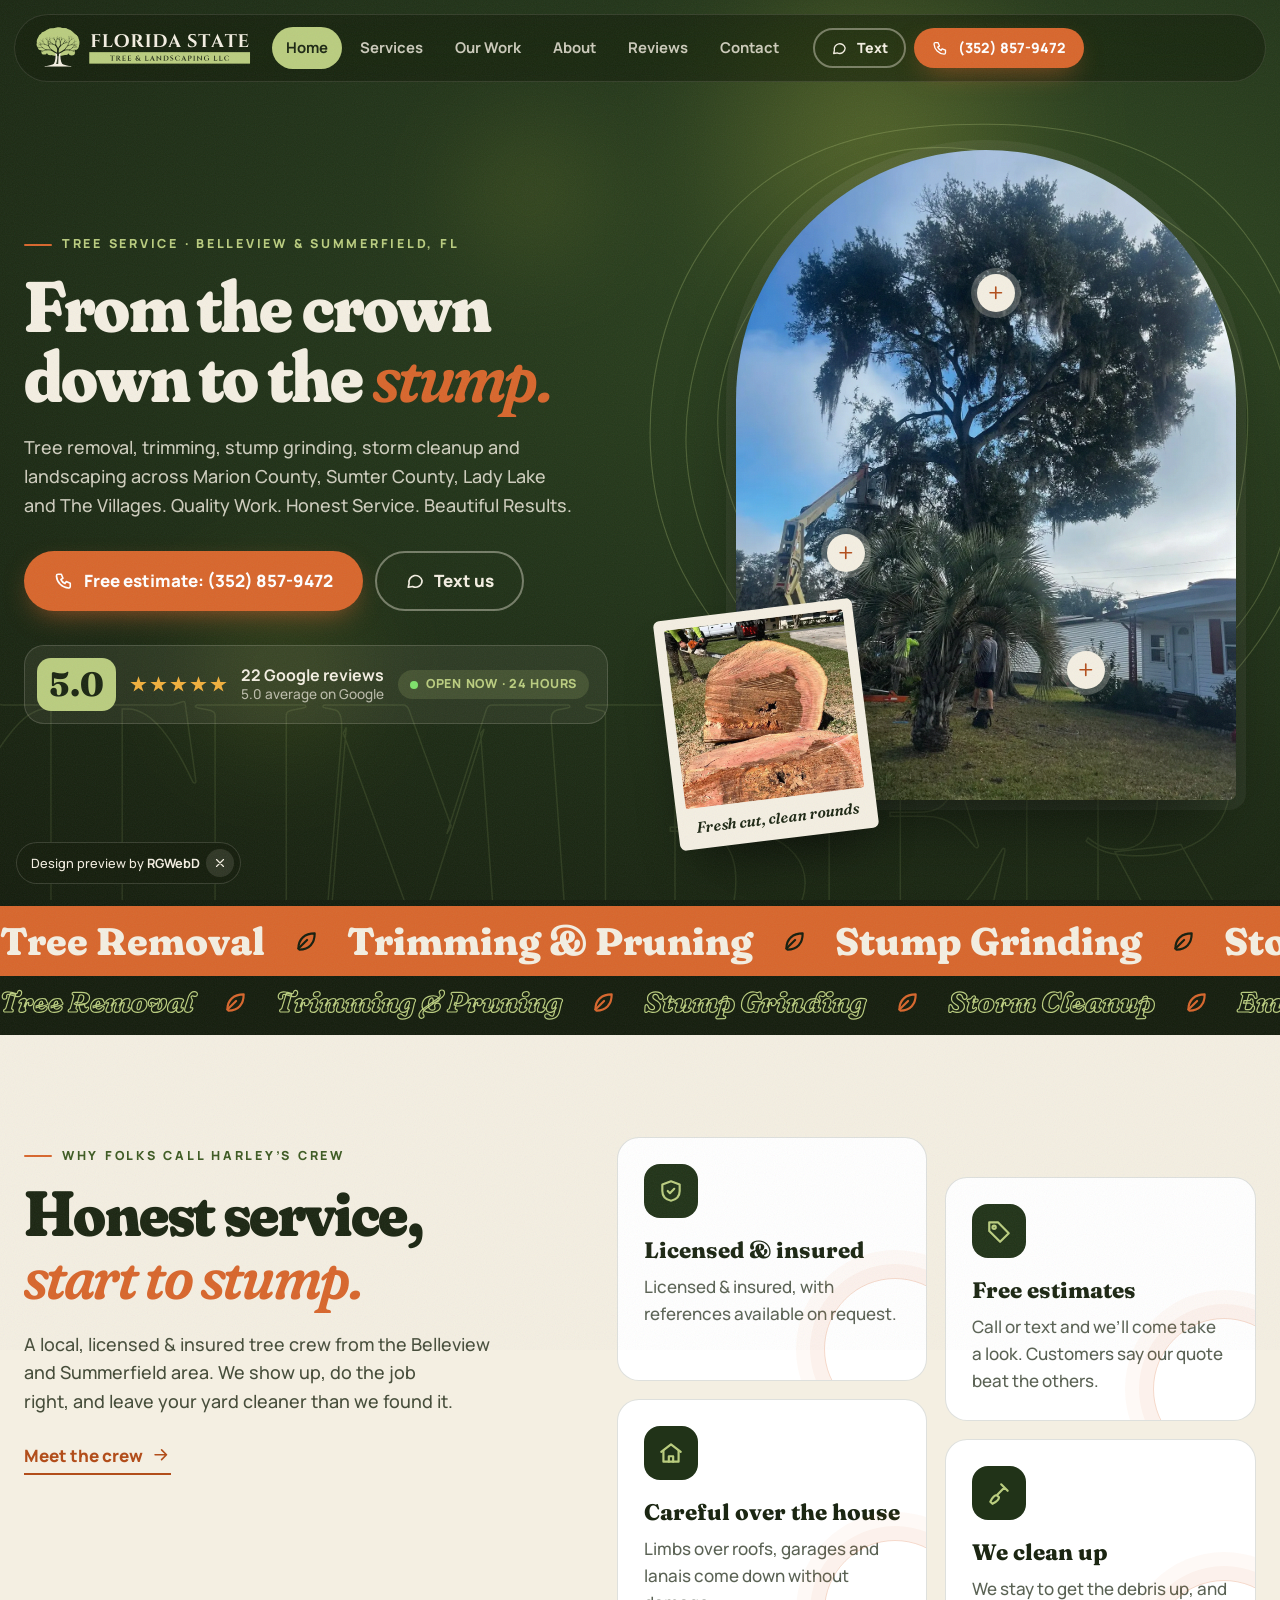
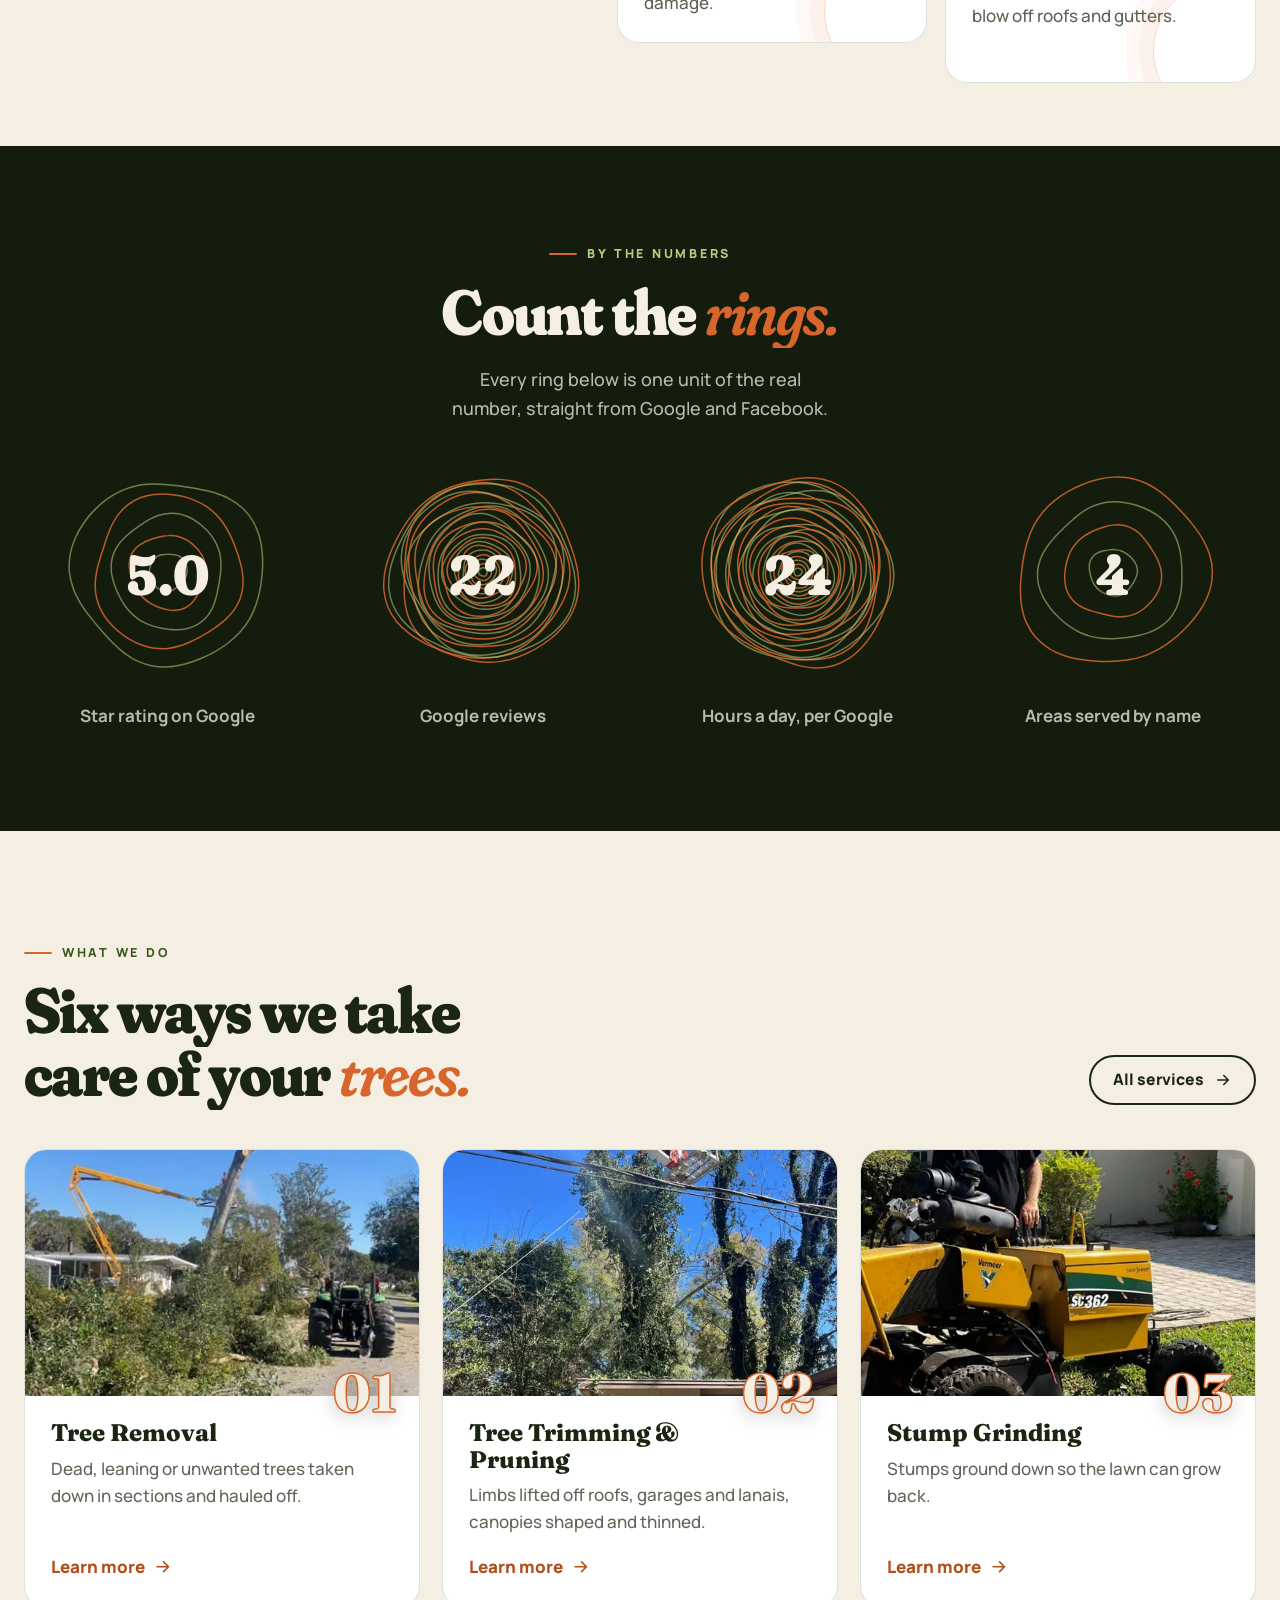
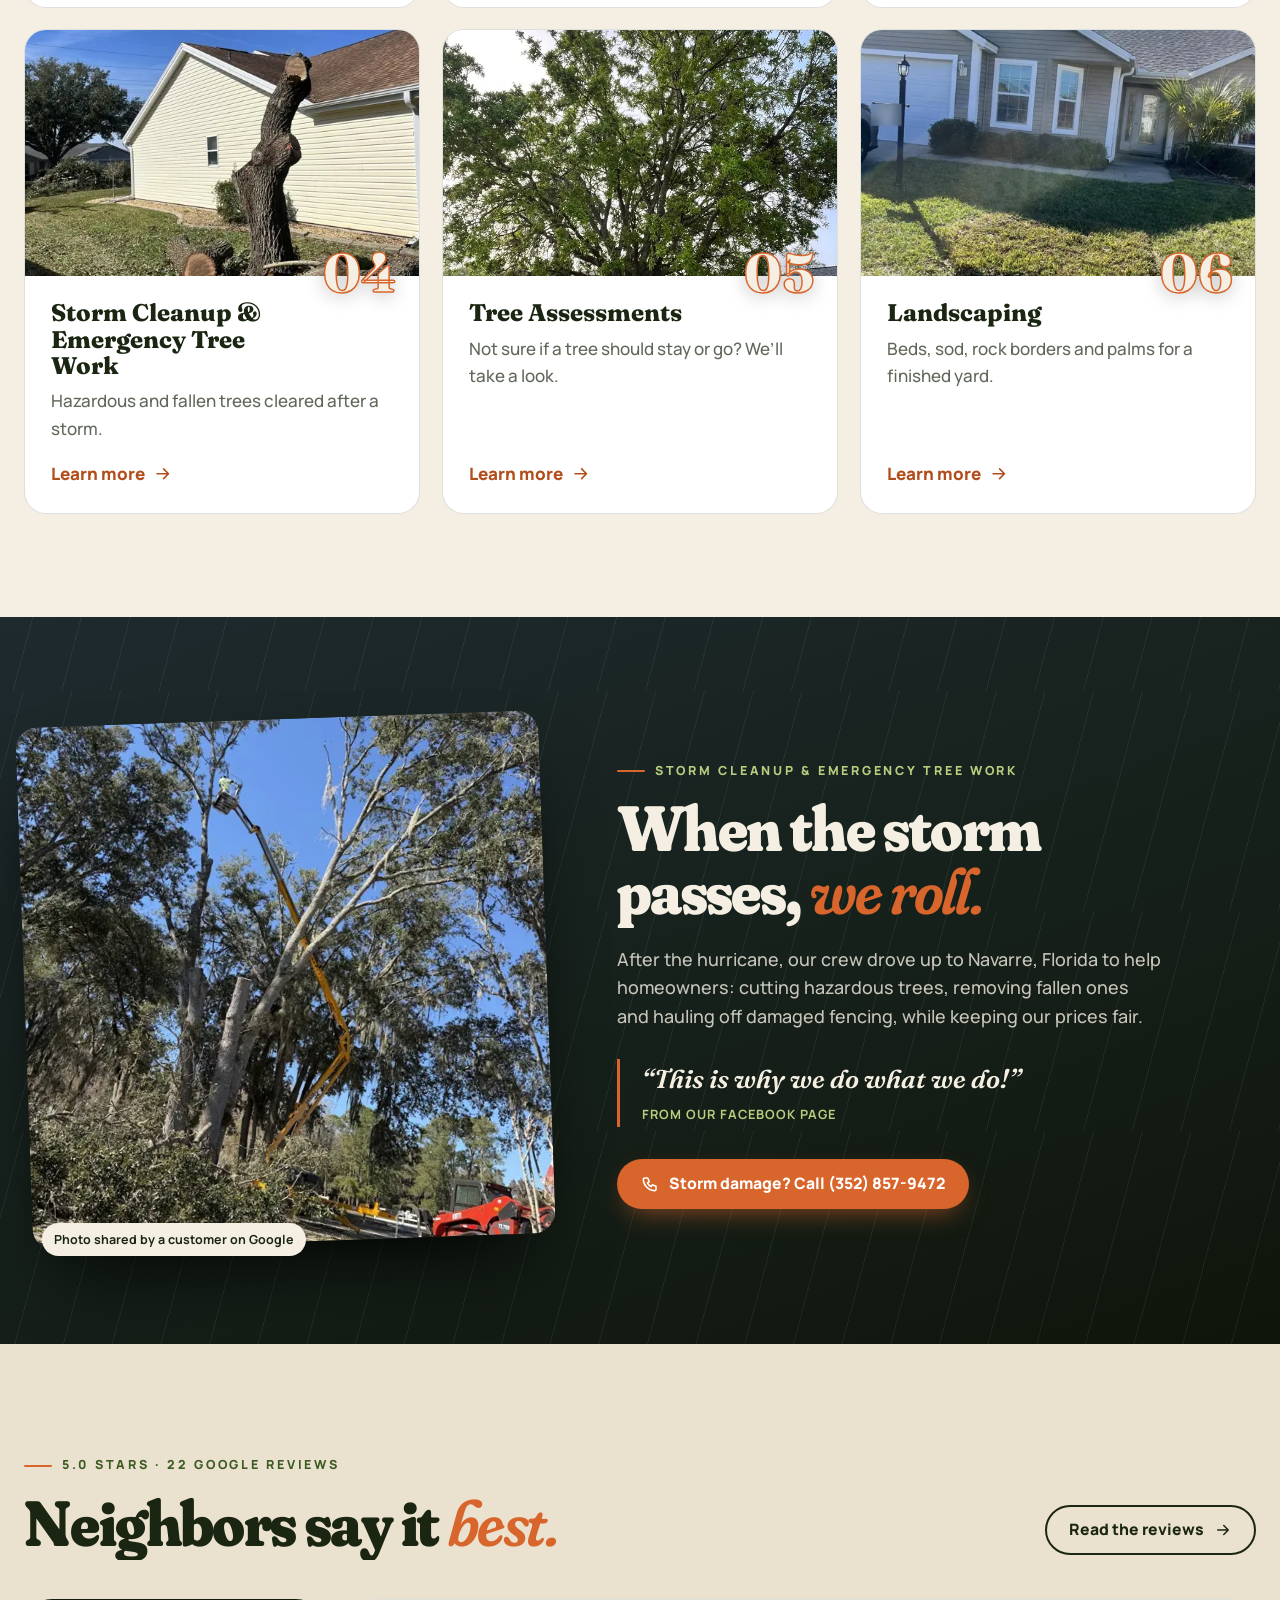
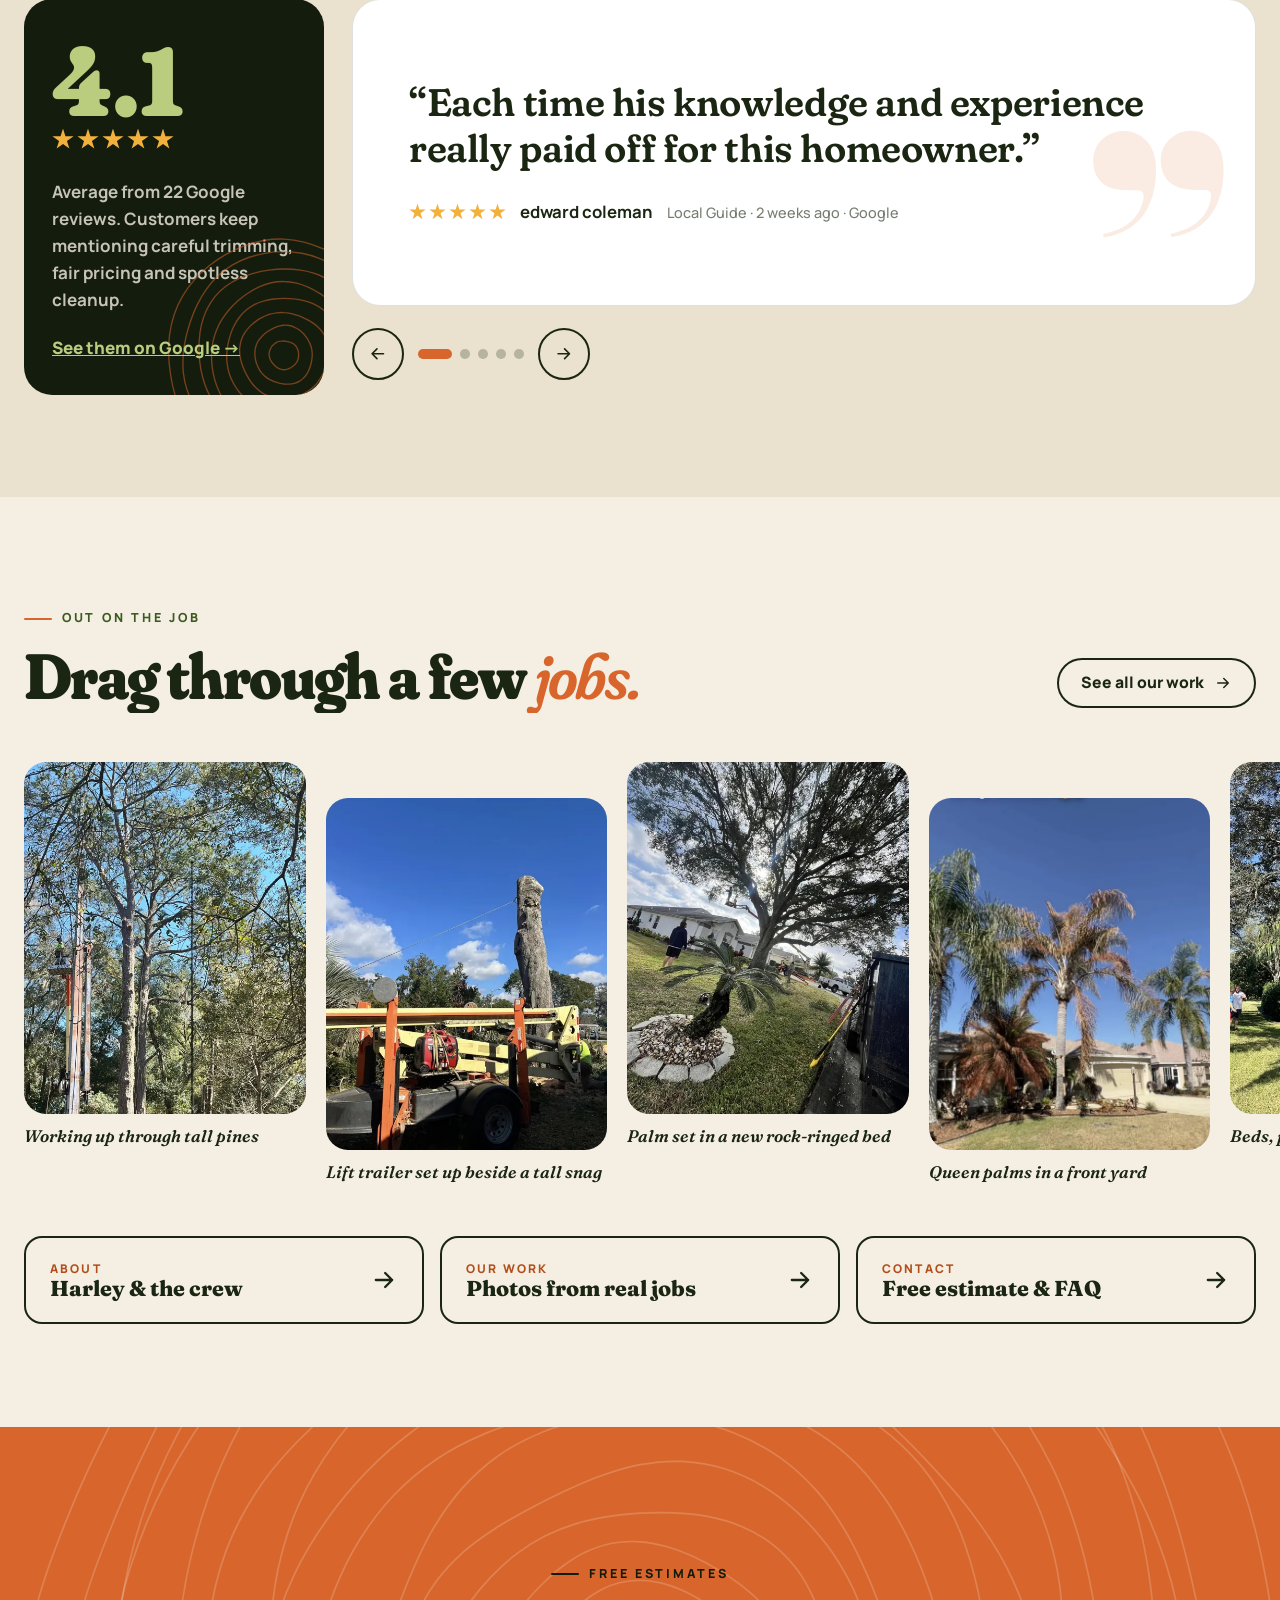
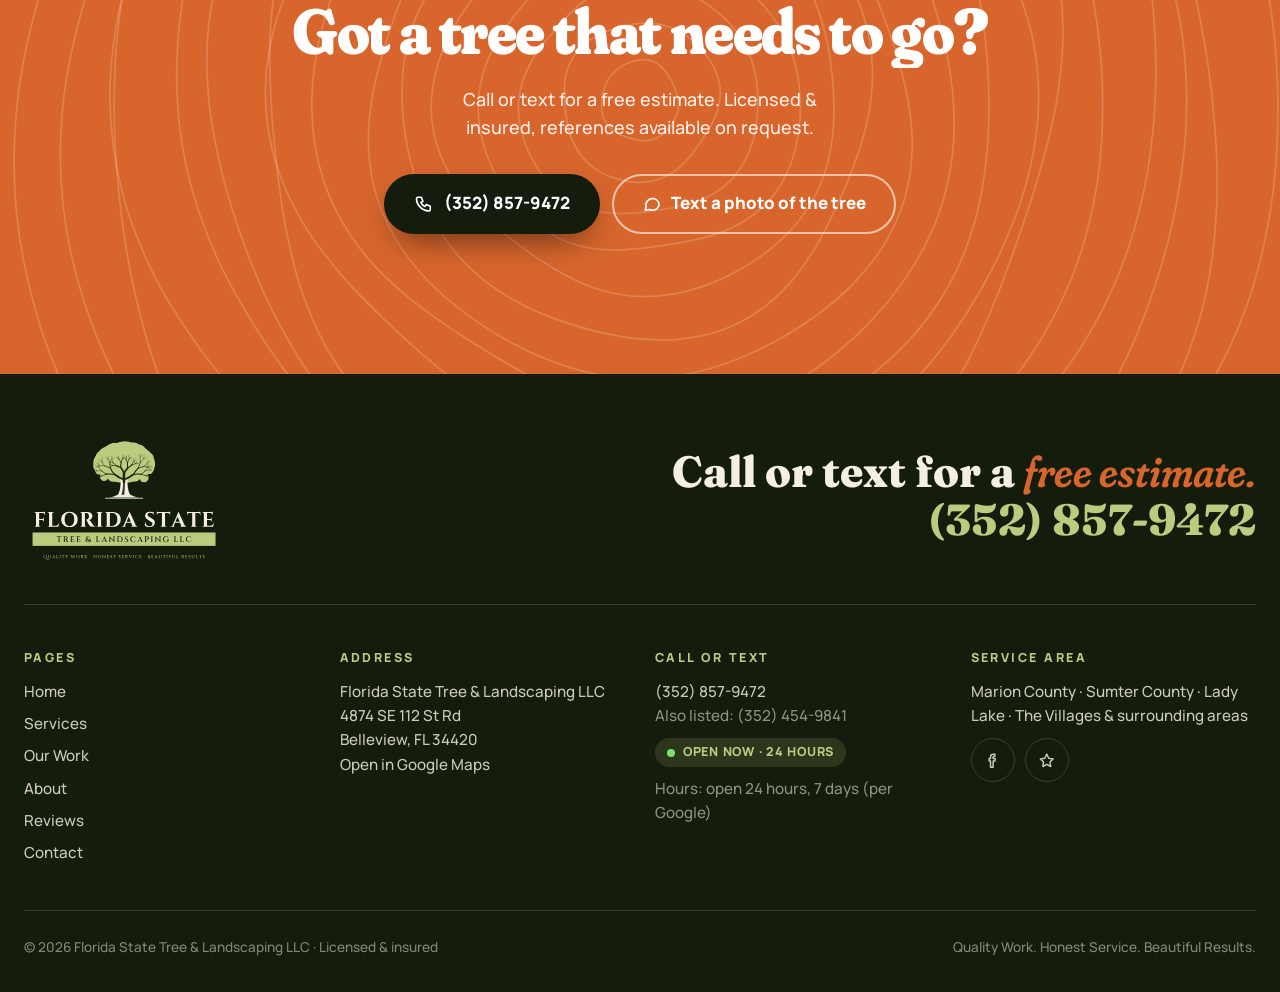
==== commit 283ba92a: "QA round 2: layout, reviews band, map, fixes" ====
--- a/index.html
+++ b/index.html
@@ -48,7 +48,7 @@
 <div class="cta-row rv d2"><a class="btn wood mag" href="tel:+13528579472"><svg class="ic " viewBox="0 0 24 24" fill="none" stroke="currentColor" stroke-width="2" stroke-linecap="round" stroke-linejoin="round" aria-hidden="true"><path d="M5 4h4l2 5-2.5 1.5a11 11 0 0 0 5 5L15 13l5 2v4a2 2 0 0 1-2 2A16 16 0 0 1 3 6a2 2 0 0 1 2-2"/></svg>Storm damage? Call (352) 857-9472</a></div></div></div></section>
 
 <section class="sec revs" aria-labelledby="rv-h"><div class="wrap"><div class="sec-head"><div><span class="eyebrow rv">5.0 stars · 22 Google reviews</span><h2 class="h2 split" id="rv-h"><span class="ln"><span>Neighbors say it <em>best.</em></span></span></h2></div><a class="btn line rv" href="reviews.html">Read the reviews <svg class="ic " viewBox="0 0 24 24" fill="none" stroke="currentColor" stroke-width="2" stroke-linecap="round" stroke-linejoin="round" aria-hidden="true"><path d="M5 12h14M13 6l6 6-6 6"/></svg></a></div>
-<div class="car rv" data-car><div class="car-track"><figure class="slide"><blockquote><p>“Each time his knowledge and experience really paid off for this homeowner.”</p></blockquote><figcaption><span class="stars" aria-label="5 out of 5 stars"><i></i><i></i><i></i><i></i><i></i></span><b>edward coleman</b><span>Local Guide · 2 weeks ago · Google</span></figcaption></figure><figure class="slide"><blockquote><p>“Crew was very careful with the branches being cut above our garage so no damage was done to roof.”</p></blockquote><figcaption><span class="stars" aria-label="5 out of 5 stars"><i></i><i></i><i></i><i></i><i></i></span><b>Brent Cleveland</b><span>3 months ago · Google</span></figcaption></figure><figure class="slide"><blockquote><p>“They were on time and stayed late to finish getting all the debris up.”</p></blockquote><figcaption><span class="stars" aria-label="5 out of 5 stars"><i></i><i></i><i></i><i></i><i></i></span><b>Tim &amp; Jackie Blomlie</b><span>8 months ago · Google</span></figcaption></figure><figure class="slide"><blockquote><p>“They pruned the other trees and blew debris off the house and gutters.”</p></blockquote><figcaption><span class="stars" aria-label="5 out of 5 stars"><i></i><i></i><i></i><i></i><i></i></span><b>David Allsworth</b><span>2 months ago · Google</span></figcaption></figure><figure class="slide"><blockquote><p>“He responded immediately, got the job done right away, and was extremely professional from start to finish.”</p></blockquote><figcaption><span class="stars" aria-label="5 out of 5 stars"><i></i><i></i><i></i><i></i><i></i></span><b>Ivette Tobenas</b><span>Local Guide · 2 months ago · Google</span></figcaption></figure></div><div class="car-ctl"><button class="car-b prev" aria-label="Previous review"><svg class="ic " viewBox="0 0 24 24" fill="none" stroke="currentColor" stroke-width="2" stroke-linecap="round" stroke-linejoin="round" aria-hidden="true"><path d="M19 12H5M11 6l-6 6 6 6"/></svg></button><div class="car-dots"></div><button class="car-b next" aria-label="Next review"><svg class="ic " viewBox="0 0 24 24" fill="none" stroke="currentColor" stroke-width="2" stroke-linecap="round" stroke-linejoin="round" aria-hidden="true"><path d="M5 12h14M13 6l6 6-6 6"/></svg></button></div></div></div></section>
+<div class="rv-wrap"><div class="rv-score rv"><svg class="rings-mini" viewBox="-134.4 -134.4 268.8 268.8" aria-hidden="true" ><path d="M15.1 0.0C15.1 0.9 15.0 1.8 14.9 2.6C14.7 3.5 14.5 4.3 14.2 5.2C13.9 6.0 13.5 6.8 13.1 7.5C12.6 8.3 12.1 9.0 11.5 9.6C10.9 10.3 10.3 10.9 9.6 11.4C8.9 11.9 8.2 12.4 7.4 12.9C6.7 13.3 5.9 13.7 5.1 14.0C4.3 14.3 3.5 14.6 2.6 14.8C1.8 15.0 0.9 15.1 0.0 15.2C-0.9 15.2 -1.8 15.1 -2.6 14.9C-3.5 14.8 -4.4 14.5 -5.1 14.1C-5.9 13.8 -6.7 13.3 -7.4 12.8C-8.1 12.3 -8.8 11.8 -9.4 11.2C-10.0 10.6 -10.6 10.0 -11.1 9.3C-11.6 8.7 -12.2 8.0 -12.6 7.3C-13.1 6.6 -13.6 5.9 -14.0 5.1C-14.3 4.3 -14.7 3.5 -14.9 2.6C-15.1 1.8 -15.3 0.9 -15.3 0.0C-15.4 -0.9 -15.3 -1.8 -15.2 -2.7C-15.1 -3.6 -14.8 -4.4 -14.5 -5.3C-14.2 -6.1 -13.8 -6.9 -13.3 -7.7C-12.9 -8.5 -12.3 -9.2 -11.8 -9.9C-11.2 -10.5 -10.5 -11.2 -9.8 -11.7C-9.1 -12.2 -8.4 -12.7 -7.6 -13.1C-6.8 -13.5 -5.9 -13.8 -5.1 -14.0C-4.3 -14.2 -3.4 -14.4 -2.5 -14.4C-1.7 -14.5 -0.8 -14.4 -0.0 -14.4C0.8 -14.3 1.7 -14.2 2.5 -14.1C3.3 -14.0 4.1 -13.8 4.9 -13.6C5.8 -13.3 6.6 -13.1 7.4 -12.8C8.2 -12.4 9.0 -12.0 9.7 -11.6C10.4 -11.1 11.1 -10.5 11.7 -9.9C12.4 -9.2 12.9 -8.5 13.3 -7.7C13.8 -6.9 14.1 -6.1 14.4 -5.2C14.7 -4.4 14.9 -3.5 15.0 -2.6C15.1 -1.8 15.1 -0.9 15.1 0.0Z" style="--i:0"/><path d="M29.2 0.0C29.2 1.7 29.0 3.4 28.7 5.1C28.5 6.7 28.1 8.4 27.7 10.1C27.2 11.7 26.7 13.4 26.0 15.0C25.3 16.6 24.5 18.2 23.5 19.7C22.5 21.2 21.4 22.7 20.1 23.9C18.8 25.2 17.3 26.3 15.7 27.2C14.2 28.1 12.4 28.8 10.7 29.3C8.9 29.8 7.1 30.0 5.3 30.1C3.5 30.3 1.7 30.1 0.0 30.0C-1.7 29.8 -3.5 29.5 -5.1 29.1C-6.8 28.7 -8.4 28.2 -10.0 27.6C-11.6 27.0 -13.2 26.3 -14.7 25.5C-16.2 24.6 -17.7 23.7 -19.0 22.6C-20.3 21.6 -21.6 20.3 -22.7 19.0C-23.8 17.7 -24.8 16.3 -25.6 14.8C-26.5 13.3 -27.2 11.7 -27.9 10.1C-28.5 8.5 -29.0 6.9 -29.4 5.2C-29.7 3.5 -30.0 1.7 -30.1 0.0C-30.2 -1.7 -30.1 -3.5 -29.9 -5.3C-29.7 -7.0 -29.2 -8.8 -28.6 -10.4C-28.0 -12.1 -27.2 -13.7 -26.2 -15.1C-25.3 -16.6 -24.1 -18.0 -22.9 -19.2C-21.7 -20.5 -20.4 -21.6 -19.0 -22.7C-17.7 -23.8 -16.3 -24.7 -14.8 -25.6C-13.3 -26.5 -11.8 -27.3 -10.2 -28.1C-8.6 -28.8 -7.0 -29.4 -5.3 -29.9C-3.6 -30.3 -1.8 -30.7 -0.0 -30.8C1.8 -30.9 3.6 -30.8 5.4 -30.5C7.1 -30.2 8.9 -29.6 10.5 -28.9C12.1 -28.2 13.7 -27.3 15.2 -26.3C16.6 -25.3 17.9 -24.1 19.2 -22.9C20.4 -21.7 21.6 -20.3 22.6 -19.0C23.7 -17.6 24.6 -16.2 25.4 -14.7C26.3 -13.2 27.0 -11.6 27.5 -10.0C28.1 -8.4 28.5 -6.7 28.8 -5.1C29.1 -3.4 29.2 -1.7 29.2 0.0Z" style="--i:1"/><path d="M45.8 0.0C45.6 2.7 45.1 5.3 44.5 7.8C43.8 10.4 43.0 12.9 42.1 15.3C41.1 17.7 40.0 20.1 38.7 22.4C37.4 24.6 36.0 26.8 34.4 28.8C32.7 30.9 30.9 32.8 28.9 34.4C26.9 36.1 24.7 37.6 22.4 38.9C20.2 40.1 17.7 41.2 15.3 42.0C12.8 42.9 10.3 43.5 7.8 44.0C5.2 44.4 2.6 44.7 0.0 44.8C-2.6 44.8 -5.2 44.7 -7.8 44.3C-10.4 44.0 -13.0 43.4 -15.5 42.5C-17.9 41.6 -20.4 40.5 -22.6 39.1C-24.8 37.7 -26.9 36.0 -28.7 34.2C-30.6 32.5 -32.3 30.4 -33.8 28.4C-35.3 26.3 -36.7 24.1 -37.9 21.9C-39.2 19.7 -40.3 17.4 -41.3 15.0C-42.3 12.7 -43.3 10.3 -44.0 7.8C-44.7 5.2 -45.3 2.6 -45.6 0.0C-45.9 -2.6 -46.0 -5.4 -45.7 -8.1C-45.4 -10.7 -44.8 -13.5 -44.0 -16.0C-43.1 -18.5 -41.8 -21.0 -40.3 -23.3C-38.9 -25.6 -37.1 -27.7 -35.3 -29.6C-33.4 -31.5 -31.3 -33.3 -29.2 -34.8C-27.1 -36.4 -24.8 -37.8 -22.5 -38.9C-20.2 -40.1 -17.7 -41.1 -15.3 -41.9C-12.8 -42.7 -10.2 -43.3 -7.7 -43.6C-5.1 -43.9 -2.5 -44.0 -0.0 -43.8C2.5 -43.7 5.1 -43.3 7.5 -42.8C10.0 -42.2 12.4 -41.5 14.8 -40.6C17.2 -39.8 19.5 -38.8 21.8 -37.7C24.1 -36.6 26.4 -35.4 28.5 -34.0C30.7 -32.6 32.9 -31.0 34.8 -29.2C36.8 -27.4 38.6 -25.4 40.1 -23.2C41.7 -21.0 43.0 -18.5 43.9 -16.0C44.8 -13.5 45.4 -10.7 45.8 -8.1C46.1 -5.4 46.0 -2.7 45.8 0.0Z" style="--i:2"/><path d="M60.3 0.0C60.1 3.5 59.7 7.0 58.9 10.4C58.1 13.7 56.9 17.1 55.5 20.2C54.1 23.3 52.3 26.3 50.4 29.1C48.5 31.9 46.3 34.5 44.0 36.9C41.8 39.4 39.4 41.7 36.9 44.0C34.4 46.2 31.8 48.4 29.1 50.4C26.3 52.4 23.4 54.3 20.4 55.9C17.3 57.6 14.0 59.1 10.6 60.1C7.2 61.1 3.6 61.8 0.0 62.0C-3.6 62.2 -7.3 62.0 -10.8 61.3C-14.3 60.7 -17.9 59.5 -21.1 58.1C-24.4 56.7 -27.6 54.8 -30.5 52.9C-33.5 50.9 -36.2 48.6 -38.8 46.2C-41.4 43.9 -43.8 41.3 -46.0 38.6C-48.2 35.9 -50.2 33.0 -51.9 30.0C-53.6 26.9 -55.1 23.7 -56.2 20.5C-57.3 17.2 -58.1 13.7 -58.6 10.3C-59.1 6.9 -59.3 3.4 -59.2 0.0C-59.1 -3.4 -58.7 -6.9 -58.1 -10.2C-57.5 -13.6 -56.7 -17.0 -55.6 -20.3C-54.6 -23.5 -53.3 -26.8 -51.8 -29.9C-50.2 -33.0 -48.4 -36.1 -46.3 -38.8C-44.2 -41.6 -41.7 -44.3 -39.0 -46.5C-36.3 -48.7 -33.3 -50.7 -30.2 -52.3C-27.1 -53.9 -23.7 -55.1 -20.4 -56.0C-17.1 -56.9 -13.6 -57.5 -10.2 -57.9C-6.8 -58.3 -3.4 -58.5 -0.0 -58.5C3.4 -58.5 6.8 -58.4 10.2 -58.0C13.7 -57.7 17.1 -57.2 20.5 -56.3C23.9 -55.4 27.3 -54.3 30.5 -52.8C33.7 -51.3 36.9 -49.5 39.7 -47.3C42.5 -45.1 45.1 -42.5 47.4 -39.8C49.7 -37.0 51.6 -33.9 53.3 -30.8C55.0 -27.6 56.3 -24.3 57.4 -20.9C58.5 -17.5 59.3 -14.0 59.7 -10.5C60.2 -7.1 60.4 -3.5 60.3 0.0Z" style="--i:3"/><path d="M77.0 0.0C76.9 4.4 76.3 9.0 75.4 13.3C74.4 17.6 73.0 21.9 71.4 26.0C69.7 30.1 67.7 34.0 65.4 37.8C63.1 41.5 60.4 45.0 57.5 48.3C54.6 51.5 51.3 54.4 47.8 57.0C44.4 59.6 40.6 61.8 36.7 63.6C32.9 65.4 28.8 66.8 24.8 68.0C20.7 69.2 16.6 70.0 12.5 70.7C8.3 71.3 4.2 71.8 0.0 72.0C-4.2 72.3 -8.4 72.4 -12.7 72.2C-17.0 72.0 -21.4 71.6 -25.7 70.7C-30.0 69.7 -34.4 68.5 -38.5 66.6C-42.5 64.8 -46.6 62.5 -50.1 59.7C-53.6 56.9 -56.9 53.6 -59.7 50.1C-62.4 46.5 -64.8 42.6 -66.8 38.5C-68.7 34.5 -70.3 30.3 -71.5 26.0C-72.7 21.8 -73.6 17.4 -74.2 13.1C-74.7 8.7 -75.0 4.3 -74.9 0.0C-74.8 -4.3 -74.4 -8.7 -73.6 -13.0C-72.7 -17.2 -71.5 -21.4 -69.9 -25.4C-68.3 -29.4 -66.3 -33.3 -64.0 -37.0C-61.8 -40.6 -59.1 -44.0 -56.3 -47.3C-53.5 -50.5 -50.5 -53.5 -47.3 -56.3C-44.0 -59.1 -40.6 -61.8 -37.0 -64.1C-33.4 -66.5 -29.6 -68.7 -25.7 -70.5C-21.7 -72.2 -17.4 -73.7 -13.2 -74.7C-8.9 -75.6 -4.4 -76.1 -0.0 -76.0C4.4 -76.0 8.9 -75.3 13.1 -74.3C17.3 -73.3 21.5 -71.7 25.5 -70.0C29.4 -68.2 33.2 -66.0 36.8 -63.7C40.4 -61.5 43.9 -59.0 47.2 -56.3C50.6 -53.6 53.8 -50.8 56.8 -47.7C59.8 -44.6 62.8 -41.3 65.3 -37.7C67.8 -34.1 70.2 -30.2 71.9 -26.2C73.7 -22.1 75.1 -17.8 75.9 -13.4C76.8 -9.0 77.1 -4.4 77.0 0.0Z" style="--i:4"/><path d="M89.8 0.0C89.8 5.2 89.1 10.5 88.0 15.5C86.9 20.6 85.2 25.5 83.2 30.3C81.2 35.0 78.8 39.6 76.1 44.0C73.5 48.3 70.6 52.5 67.5 56.6C64.3 60.7 61.0 64.7 57.4 68.4C53.7 72.1 49.9 75.8 45.6 79.0C41.3 82.1 36.7 85.1 31.8 87.4C26.9 89.6 21.6 91.5 16.3 92.5C11.0 93.5 5.4 93.9 0.0 93.6C-5.4 93.3 -10.9 92.3 -16.0 90.9C-21.2 89.5 -26.2 87.4 -31.0 85.1C-35.7 82.9 -40.3 80.2 -44.6 77.2C-48.9 74.3 -53.0 71.1 -56.8 67.7C-60.6 64.2 -64.2 60.5 -67.4 56.5C-70.5 52.5 -73.4 48.2 -75.9 43.8C-78.3 39.4 -80.4 34.6 -82.0 29.9C-83.7 25.1 -84.9 20.1 -85.9 15.1C-86.8 10.2 -87.4 5.1 -87.7 0.0C-88.0 -5.1 -88.0 -10.3 -87.6 -15.5C-87.3 -20.6 -86.6 -25.9 -85.4 -31.1C-84.1 -36.2 -82.5 -41.5 -80.2 -46.3C-77.9 -51.1 -75.0 -55.9 -71.6 -60.1C-68.2 -64.2 -64.1 -68.1 -59.8 -71.3C-55.5 -74.5 -50.7 -77.2 -45.9 -79.5C-41.0 -81.7 -35.9 -83.3 -30.8 -84.7C-25.8 -86.1 -20.6 -87.0 -15.5 -87.7C-10.3 -88.4 -5.2 -88.8 -0.0 -88.9C5.2 -88.9 10.4 -88.7 15.5 -88.0C20.7 -87.3 25.9 -86.2 30.8 -84.6C35.7 -83.0 40.6 -80.8 45.2 -78.2C49.7 -75.6 54.0 -72.5 57.9 -69.0C61.9 -65.6 65.5 -61.7 68.7 -57.7C72.0 -53.6 74.9 -49.2 77.5 -44.7C80.0 -40.2 82.3 -35.5 84.2 -30.6C86.0 -25.8 87.5 -20.7 88.5 -15.6C89.4 -10.5 89.9 -5.2 89.8 0.0Z" style="--i:5"/><path d="M104.2 0.0C105.1 6.0 105.5 12.4 105.1 18.5C104.6 24.7 103.5 31.0 101.6 37.0C99.8 42.9 97.1 48.8 93.9 54.2C90.8 59.6 86.8 64.7 82.6 69.3C78.5 74.0 73.7 78.2 68.8 82.0C63.9 85.8 58.6 89.2 53.2 92.2C47.8 95.1 42.1 97.7 36.3 99.6C30.4 101.6 24.4 103.1 18.3 103.9C12.3 104.7 6.0 105.0 0.0 104.6C-6.0 104.3 -12.1 103.3 -18.0 101.9C-23.8 100.6 -29.5 98.6 -35.1 96.4C-40.6 94.2 -46.0 91.7 -51.3 88.8C-56.5 85.9 -61.6 82.8 -66.5 79.2C-71.3 75.7 -76.1 71.8 -80.4 67.4C-84.6 63.1 -88.7 58.3 -92.0 53.1C-95.2 47.9 -98.0 42.2 -100.1 36.4C-102.1 30.6 -103.4 24.4 -104.1 18.3C-104.7 12.3 -104.6 6.0 -104.2 0.0C-103.8 -6.0 -102.7 -12.0 -101.5 -17.9C-100.2 -23.7 -98.5 -29.5 -96.6 -35.2C-94.6 -40.8 -92.4 -46.4 -89.8 -51.8C-87.1 -57.2 -84.1 -62.6 -80.5 -67.6C-77.0 -72.5 -72.9 -77.4 -68.5 -81.6C-64.0 -85.8 -58.9 -89.7 -53.6 -92.9C-48.3 -96.1 -42.5 -98.7 -36.7 -100.8C-30.9 -102.9 -24.7 -104.4 -18.6 -105.4C-12.5 -106.5 -6.2 -107.0 -0.0 -106.9C6.2 -106.9 12.5 -106.3 18.5 -105.2C24.6 -104.0 30.7 -102.3 36.4 -100.0C42.1 -97.7 47.6 -94.7 52.7 -91.2C57.7 -87.8 62.4 -83.7 66.6 -79.3C70.7 -75.0 74.4 -70.1 77.8 -65.3C81.1 -60.4 84.0 -55.2 86.7 -50.1C89.5 -44.9 91.9 -39.7 94.2 -34.3C96.4 -28.9 98.5 -23.4 100.2 -17.7C101.9 -12.0 103.4 -6.0 104.2 0.0Z" style="--i:6"/><path d="M125.0 0.0C124.8 7.2 123.6 14.5 121.9 21.5C120.2 28.5 117.7 35.3 114.8 41.8C111.9 48.3 108.4 54.5 104.5 60.4C100.7 66.2 96.4 71.8 91.7 76.9C87.0 82.0 81.8 86.8 76.4 91.0C70.9 95.2 64.9 98.9 58.9 102.0C52.8 105.0 46.3 107.5 39.9 109.5C33.4 111.5 26.7 112.9 20.1 114.0C13.5 115.1 6.8 115.7 0.0 116.0C-6.8 116.3 -13.6 116.3 -20.4 115.8C-27.3 115.2 -34.2 114.4 -41.0 112.7C-47.8 111.1 -54.7 108.9 -61.1 105.8C-67.5 102.8 -73.8 99.0 -79.3 94.5C-84.8 90.1 -89.9 84.7 -94.3 79.1C-98.6 73.5 -102.2 67.1 -105.3 60.8C-108.4 54.5 -110.7 47.7 -112.7 41.0C-114.7 34.3 -116.2 27.5 -117.2 20.7C-118.3 13.8 -119.1 6.9 -119.2 0.0C-119.4 -6.9 -119.2 -14.0 -118.3 -20.9C-117.4 -27.8 -115.9 -34.8 -113.7 -41.4C-111.5 -48.0 -108.5 -54.6 -105.0 -60.6C-101.5 -66.7 -97.3 -72.5 -92.6 -77.7C-88.0 -83.0 -82.8 -87.8 -77.4 -92.2C-71.9 -96.6 -66.1 -100.5 -60.0 -104.0C-54.0 -107.4 -47.6 -110.5 -41.1 -112.9C-34.6 -115.3 -27.7 -117.3 -20.9 -118.4C-14.0 -119.6 -6.9 -120.1 -0.0 -119.8C6.9 -119.5 13.9 -118.4 20.6 -116.7C27.2 -115.1 33.8 -112.6 40.0 -109.9C46.2 -107.1 52.1 -103.8 57.9 -100.3C63.7 -96.8 69.2 -92.9 74.6 -88.9C79.9 -84.8 85.2 -80.5 90.2 -75.7C95.2 -71.0 100.2 -65.9 104.4 -60.3C108.7 -54.7 112.8 -48.6 115.9 -42.2C119.0 -35.7 121.5 -28.7 123.0 -21.7C124.5 -14.7 125.2 -7.2 125.0 0.0Z" style="--i:7"/></svg><div><b data-to="5.0" data-dec="1">0</b><span class="stars" aria-label="5 out of 5 stars"><i></i><i></i><i></i><i></i><i></i></span></div><p>Average from 22 Google reviews. Customers keep mentioning careful trimming, fair pricing and spotless cleanup.</p><a href="https://www.google.com/maps/place/Florida+State+Tree+%26+Landscaping+LLC/@29.0453038,-82.0679205,17z/data=!4m6!3m5!1s0xfcb74f72141208b:0x3787b57b5eda292d" rel="noopener" target="_blank">See them on Google →</a></div><div class="car rv" data-car><div class="car-track"><figure class="slide"><blockquote><p>“Each time his knowledge and experience really paid off for this homeowner.”</p></blockquote><figcaption><span class="stars" aria-label="5 out of 5 stars"><i></i><i></i><i></i><i></i><i></i></span><b>edward coleman</b><span>Local Guide · 2 weeks ago · Google</span></figcaption></figure><figure class="slide"><blockquote><p>“Crew was very careful with the branches being cut above our garage so no damage was done to roof.”</p></blockquote><figcaption><span class="stars" aria-label="5 out of 5 stars"><i></i><i></i><i></i><i></i><i></i></span><b>Brent Cleveland</b><span>3 months ago · Google</span></figcaption></figure><figure class="slide"><blockquote><p>“They were on time and stayed late to finish getting all the debris up.”</p></blockquote><figcaption><span class="stars" aria-label="5 out of 5 stars"><i></i><i></i><i></i><i></i><i></i></span><b>Tim &amp; Jackie Blomlie</b><span>8 months ago · Google</span></figcaption></figure><figure class="slide"><blockquote><p>“They pruned the other trees and blew debris off the house and gutters.”</p></blockquote><figcaption><span class="stars" aria-label="5 out of 5 stars"><i></i><i></i><i></i><i></i><i></i></span><b>David Allsworth</b><span>2 months ago · Google</span></figcaption></figure><figure class="slide"><blockquote><p>“He responded immediately, got the job done right away, and was extremely professional from start to finish.”</p></blockquote><figcaption><span class="stars" aria-label="5 out of 5 stars"><i></i><i></i><i></i><i></i><i></i></span><b>Ivette Tobenas</b><span>Local Guide · 2 months ago · Google</span></figcaption></figure></div><div class="car-ctl"><button class="car-b prev" aria-label="Previous review"><svg class="ic " viewBox="0 0 24 24" fill="none" stroke="currentColor" stroke-width="2" stroke-linecap="round" stroke-linejoin="round" aria-hidden="true"><path d="M19 12H5M11 6l-6 6 6 6"/></svg></button><div class="car-dots"></div><button class="car-b next" aria-label="Next review"><svg class="ic " viewBox="0 0 24 24" fill="none" stroke="currentColor" stroke-width="2" stroke-linecap="round" stroke-linejoin="round" aria-hidden="true"><path d="M5 12h14M13 6l6 6-6 6"/></svg></button></div></div></div></div></section>
 
 <section class="sec railsec" aria-labelledby="rl-h"><div class="wrap sec-head"><div><span class="eyebrow rv">Out on the job</span><h2 class="h2 split" id="rl-h"><span class="ln"><span>Drag through a few <em>jobs.</em></span></span></h2></div><a class="btn line rv" href="work.html">See all our work <svg class="ic " viewBox="0 0 24 24" fill="none" stroke="currentColor" stroke-width="2" stroke-linecap="round" stroke-linejoin="round" aria-hidden="true"><path d="M5 12h14M13 6l6 6-6 6"/></svg></a></div>
 <div class="rail" tabindex="0" aria-label="Job photos, scroll or drag sideways"><div class="rail-t"><figure class="rail-i"><img src="img/f08-s.webp" width="540" height="720" alt="Working up through tall pines" loading="lazy" decoding="async"><figcaption>Working up through tall pines</figcaption></figure><figure class="rail-i"><img src="img/f15-s.webp" width="540" height="720" alt="Lift trailer set up beside a tall snag" loading="lazy" decoding="async"><figcaption>Lift trailer set up beside a tall snag</figcaption></figure><figure class="rail-i"><img src="img/f12-s.webp" width="540" height="720" alt="Palm set in a new rock-ringed bed" loading="lazy" decoding="async"><figcaption>Palm set in a new rock-ringed bed</figcaption></figure><figure class="rail-i"><img src="img/g01-s.webp" width="662" height="720" alt="Queen palms in a front yard" loading="lazy" decoding="async"><figcaption>Queen palms in a front yard</figcaption></figure><figure class="rail-i"><img src="img/f11-s.webp" width="540" height="720" alt="Beds, palms and big shade trees" loading="lazy" decoding="async"><figcaption>Beds, palms and big shade trees</figcaption></figure></div></div>
@@ -61,9 +61,9 @@
 <p class="foot-big">Call or text for a <em>free estimate.</em><a href="tel:+13528579472">(352) 857-9472</a></p></div>
 <div class="foot-grid">
 <div><h3>Pages</h3><ul><li><a href="index.html">Home</a></li><li><a href="services.html">Services</a></li><li><a href="work.html">Our Work</a></li><li><a href="about.html">About</a></li><li><a href="reviews.html">Reviews</a></li><li><a href="contact.html">Contact</a></li></ul></div>
-<div><h3>Visit / mail</h3><address>Florida State Tree & Landscaping LLC<br>4874 SE 112 St Rd<br>Belleview, FL 34420</address><p><a href="https://www.google.com/maps/place/Florida+State+Tree+%26+Landscaping+LLC/@29.0453038,-82.0679205,17z/data=!4m6!3m5!1s0xfcb74f72141208b:0x3787b57b5eda292d" rel="noopener" target="_blank">Open in Google Maps</a></p></div>
+<div><h3>Address</h3><address>Florida State Tree & Landscaping LLC<br>4874 SE 112 St Rd<br>Belleview, FL 34420</address><p><a href="https://www.google.com/maps/place/Florida+State+Tree+%26+Landscaping+LLC/@29.0453038,-82.0679205,17z/data=!4m6!3m5!1s0xfcb74f72141208b:0x3787b57b5eda292d" rel="noopener" target="_blank">Open in Google Maps</a></p></div>
 <div><h3>Call or text</h3><p><a href="tel:+13528579472">(352) 857-9472</a><br><span class="muted">Also listed: <a href="tel:+13524549841">(352) 454-9841</a></span></p><p><span class="live sm" data-live><i></i><span>Open 24 hours</span></span></p><p class="muted">Hours: open 24 hours, 7 days (per Google)</p></div>
-<div><h3>Service area</h3><p>Marion County · Sumter County · Lady Lake · The Villages &amp; surrounding areas</p><p class="soc"><a href="https://www.facebook.com/p/Florida-State-Tree-Landscaping-LLC-100083582852027/" rel="noopener" target="_blank" aria-label="Facebook"><svg class="ic " viewBox="0 0 24 24" fill="none" stroke="currentColor" stroke-width="2" stroke-linecap="round" stroke-linejoin="round" aria-hidden="true"><path d="M15 3h-2.5A3.5 3.5 0 0 0 9 6.5V9H7v3.5h2V21h3.5v-8.5H15l.5-3.5h-3V7a1 1 0 0 1 1-1H15z"/></svg></a><a href="https://www.google.com/maps/place/Florida+State+Tree+%26+Landscaping+LLC/@29.0453038,-82.0679205,17z/data=!4m6!3m5!1s0xfcb74f72141208b:0x3787b57b5eda292d" rel="noopener" target="_blank" aria-label="Google reviews"><svg class="ic " viewBox="0 0 24 24" fill="none" stroke="currentColor" stroke-width="2" stroke-linecap="round" stroke-linejoin="round" aria-hidden="true"><path d="M20 12.2c0-.6 0-1.2-.2-1.7H12v3.3h4.5a3.9 3.9 0 0 1-1.7 2.5v2h2.7c1.6-1.5 2.5-3.6 2.5-6.1z"/><path d="M12 20.5c2.3 0 4.2-.8 5.5-2.1l-2.7-2a5 5 0 0 1-7.5-2.7H4.6v2.1A8.5 8.5 0 0 0 12 20.5z"/><path d="M7.3 13.7a5 5 0 0 1 0-3.4V8.2H4.6a8.5 8.5 0 0 0 0 7.6z"/><path d="M12 6.9c1.3 0 2.5.4 3.4 1.3l2.5-2.5A8.5 8.5 0 0 0 4.6 8.2l2.7 2.1A5 5 0 0 1 12 6.9z"/></svg></a></p></div>
+<div><h3>Service area</h3><p>Marion County · Sumter County · Lady Lake · The Villages &amp; surrounding areas</p><p class="soc"><a href="https://www.facebook.com/p/Florida-State-Tree-Landscaping-LLC-100083582852027/" rel="noopener" target="_blank" aria-label="Facebook"><svg class="ic " viewBox="0 0 24 24" fill="none" stroke="currentColor" stroke-width="2" stroke-linecap="round" stroke-linejoin="round" aria-hidden="true"><path d="M15 3h-2.5A3.5 3.5 0 0 0 9 6.5V9H7v3.5h2V21h3.5v-8.5H15l.5-3.5h-3V7a1 1 0 0 1 1-1H15z"/></svg></a><a href="https://www.google.com/maps/place/Florida+State+Tree+%26+Landscaping+LLC/@29.0453038,-82.0679205,17z/data=!4m6!3m5!1s0xfcb74f72141208b:0x3787b57b5eda292d" rel="noopener" target="_blank" aria-label="Google reviews"><svg class="ic " viewBox="0 0 24 24" fill="none" stroke="currentColor" stroke-width="2" stroke-linecap="round" stroke-linejoin="round" aria-hidden="true"><path d="M12 3l2.7 5.6 6.1.9-4.4 4.3 1 6.1L12 17l-5.4 2.9 1-6.1L3.2 9.5l6.1-.9z"/></svg></a></p></div>
 </div>
 <div class="foot-bot"><span>&copy; 2026 Florida State Tree &amp; Landscaping LLC · Licensed &amp; insured</span><span>Quality Work. Honest Service. Beautiful Results.</span></div></div></footer>
 <div class="mbar"><a href="tel:+13528579472" class="mb-call"><svg class="ic " viewBox="0 0 24 24" fill="none" stroke="currentColor" stroke-width="2" stroke-linecap="round" stroke-linejoin="round" aria-hidden="true"><path d="M5 4h4l2 5-2.5 1.5a11 11 0 0 0 5 5L15 13l5 2v4a2 2 0 0 1-2 2A16 16 0 0 1 3 6a2 2 0 0 1 2-2"/></svg>Call now</a><a href="sms:+13528579472" class="mb-text"><svg class="ic " viewBox="0 0 24 24" fill="none" stroke="currentColor" stroke-width="2" stroke-linecap="round" stroke-linejoin="round" aria-hidden="true"><path d="M21 12a8 8 0 0 1-11.6 7.1L4 20l1-4.6A8 8 0 1 1 21 12z"/></svg>Text us</a></div>
--- a/styles.css
+++ b/styles.css
@@ -3,7 +3,7 @@
 --line:rgba(27,38,18,.14);--linel:rgba(244,239,226,.16);--fd:'Fraunces',Georgia,serif;--fb:'Manrope',system-ui,sans-serif;--r:22px;--ease:cubic-bezier(.2,.8,.2,1);--wrap:1240px}
 *{box-sizing:border-box}html{scroll-behavior:smooth;-webkit-text-size-adjust:100%}
 body{margin:0;background:var(--cream);color:var(--ink);font:500 17px/1.6 var(--fb);overflow-x:hidden}
-img{max-width:100%;display:block}a{color:inherit}button{font:inherit;color:inherit}
+img{max-width:100%;height:auto;display:block}a{color:inherit}button{font:inherit;color:inherit}
 .wrap{width:min(var(--wrap),calc(100% - 48px));margin-inline:auto}
 .sr-only{position:absolute;width:1px;height:1px;overflow:hidden;clip:rect(0 0 0 0)}
 .skip{position:fixed;left:12px;top:-60px;z-index:200;background:var(--wood);color:#fff;padding:10px 16px;border-radius:10px;text-decoration:none}.skip:focus{top:12px}
@@ -23,6 +23,7 @@
 .split .ln>span{display:inline-block;transform:translateY(105%);transition:transform 1s var(--ease)}
 .split .ln:nth-child(2)>span{transition-delay:.09s}.split .ln:nth-child(3)>span{transition-delay:.18s}
 .split.in .ln>span{transform:none}
+.split .ln>span,.lede{text-wrap:balance}
 .rv{opacity:0;transform:translateY(28px);transition:opacity .9s var(--ease),transform .9s var(--ease)}
 .rv.in{opacity:1;transform:none}.d1{transition-delay:.1s}.d2{transition-delay:.2s}.d3{transition-delay:.3s}
 /* buttons */
@@ -70,7 +71,7 @@
 .loader.go .ld-half.l{transform:translateX(-101%)}.loader.go .ld-half.r{transform:translateX(101%)}.loader.go .ld-mid{opacity:0}
 .loader.done{display:none}
 /* HERO */
-.hero{position:relative;background:radial-gradient(120% 90% at 78% 30%,#2E4620 0%,var(--forest) 45%,var(--deep) 100%);color:var(--cream);padding:150px 0 90px;overflow:hidden;min-height:100vh;display:flex;align-items:center}
+.hero{position:relative;background:radial-gradient(120% 90% at 78% 30%,#2E4620 0%,var(--forest) 45%,var(--deep) 100%);color:var(--cream);padding:130px 0 80px;overflow:hidden;min-height:100vh;display:flex;align-items:center}
 .hero .lede{color:rgba(244,239,226,.82)}
 .dapple{position:absolute;inset:0;pointer-events:none;mix-blend-mode:soft-light}
 .dapple i{position:absolute;border-radius:50%;filter:blur(40px);background:radial-gradient(circle,rgba(255,236,170,.75),transparent 65%);animation:dap 16s ease-in-out infinite alternate}
@@ -83,7 +84,7 @@
 .leaf:nth-child(odd){background:#8FA552}.leaf:nth-child(3n){background:var(--wood);opacity:.45}
 @keyframes fall{0%{transform:translate(0,-5vh) rotate(0)}25%{transform:translate(40px,25vh) rotate(120deg)}50%{transform:translate(-20px,55vh) rotate(200deg)}75%{transform:translate(30px,80vh) rotate(300deg)}100%{transform:translate(-10px,110vh) rotate(400deg)}}
 .hero-in{position:relative;display:grid;grid-template-columns:1.08fr .92fr;gap:56px;align-items:center}
-.h-copy .h1{max-width:11ch}
+.hero .h1{font-size:clamp(3rem,5.6vw,6.2rem)}
 .trust{display:inline-flex;align-items:center;flex-wrap:wrap;gap:12px 14px;margin-top:34px;padding:12px 18px 12px 12px;border-radius:20px;background:rgba(244,239,226,.07);border:1px solid var(--linel);text-decoration:none;transition:background .3s}
 .trust:hover{background:rgba(244,239,226,.12)}
 .t-score{font:800 2.1rem/1 var(--fd);background:var(--sap);color:var(--ink);border-radius:14px;padding:10px 12px}
@@ -119,12 +120,12 @@
 .mq i{display:grid;color:var(--deep)}.mq.r2 i{color:var(--wood)}.mq i .ic{width:26px;height:26px}
 @keyframes mq{to{transform:translateX(-50%)}}
 /* sections */
-.sec{padding:clamp(80px,10vw,140px) 0}
-.sec-head{display:flex;justify-content:space-between;align-items:end;gap:30px;margin-bottom:54px;flex-wrap:wrap}
+.sec{padding:clamp(70px,8vw,112px) 0}
+.sec-head{display:flex;justify-content:space-between;align-items:end;gap:30px;margin-bottom:44px;flex-wrap:wrap}
 .why-in{display:grid;grid-template-columns:.9fr 1.1fr;gap:70px;align-items:start}
 .why-head{position:sticky;top:120px}
 .why-grid{display:grid;grid-template-columns:1fr 1fr;gap:18px}
-.why-i{background:#fff;border:1px solid var(--line);border-radius:var(--r);padding:30px 28px;position:relative;overflow:hidden;transition:transform .4s var(--ease),box-shadow .4s}
+.why-i{background:#fff;border:1px solid var(--line);border-radius:var(--r);padding:26px 26px;position:relative;overflow:hidden;transition:transform .4s var(--ease),box-shadow .4s}
 .why-i:nth-child(even){transform:translateY(40px)}.why-i:nth-child(even).in{transform:translateY(40px)}
 .why-i:hover{box-shadow:0 30px 50px -30px rgba(27,38,18,.35)}
 .why-i::after{content:"";position:absolute;right:-40px;bottom:-40px;width:140px;height:140px;border-radius:50%;border:1.5px solid rgba(216,102,44,.25);box-shadow:0 0 0 14px rgba(216,102,44,.05),0 0 0 28px rgba(216,102,44,.04)}
@@ -133,10 +134,10 @@
 /* rings stats */
 .rings-sec{background:var(--deep);color:var(--cream);position:relative;overflow:hidden}
 .rings-sec .lede{color:rgba(244,239,226,.75)}
-.rs-head{text-align:center;display:flex;flex-direction:column;align-items:center;margin-bottom:60px}.rs-head .lede{text-align:center}
+.rs-head{text-align:center;display:flex;flex-direction:column;align-items:center;margin-bottom:44px}.rs-head .lede{text-align:center}
 .gauges{display:grid;grid-template-columns:repeat(4,1fr);gap:28px}
 .gauge{text-align:center}.gauge p{margin:18px 0 0;font-weight:700;color:rgba(244,239,226,.75)}
-.g-ring{position:relative;aspect-ratio:1;max-width:240px;margin:auto}
+.g-ring{position:relative;aspect-ratio:1;max-width:210px;margin:auto}
 .g-svg{width:100%;height:100%;fill:none;stroke:var(--wood);stroke-width:1.6}
 .g-svg path{stroke-dasharray:800;stroke-dashoffset:800;transition:stroke-dashoffset 1.2s var(--ease);transition-delay:calc(var(--i)*.05s);opacity:.85}
 .g-svg path:nth-child(odd){stroke:var(--sap);opacity:.55}
@@ -148,7 +149,7 @@
 .svc-grid{display:grid;grid-template-columns:repeat(3,1fr);gap:22px}
 .scard{display:flex;flex-direction:column;background:#fff;border-radius:var(--r);overflow:hidden;text-decoration:none;border:1px solid var(--line);transform-style:preserve-3d;transition:transform .5s var(--ease),box-shadow .5s;will-change:transform}
 .scard:hover{box-shadow:0 40px 60px -35px rgba(27,38,18,.5)}
-.sc-img{aspect-ratio:4/3;overflow:hidden;clip-path:inset(0 round 0);position:relative}
+.sc-img{aspect-ratio:16/10;overflow:hidden;clip-path:inset(0 round 0);position:relative}
 .sc-img img{width:100%;height:100%;object-fit:cover;transition:transform 1.1s var(--ease)}
 .scard:hover .sc-img img{transform:scale(1.07)}
 .sc-img::after{content:"";position:absolute;inset:0;background:radial-gradient(circle at 50% 120%,rgba(216,102,44,.55),transparent 60%);opacity:0;transition:opacity .5s}
@@ -158,7 +159,7 @@
 .sc-body h3{font:800 1.5rem/1.1 var(--fd);margin:0 0 8px;max-width:15ch}.sc-body p{margin:0 0 18px;color:rgba(27,38,18,.7)}
 .sc-go{margin-top:auto;display:inline-flex;gap:8px;align-items:center;font-weight:800;color:var(--wood2)}.sc-go .ic{transition:transform .3s}.scard:hover .sc-go .ic{transform:translateX(5px)}
 /* storm */
-.storm{position:relative;overflow:hidden;color:var(--cream);background:linear-gradient(160deg,#1E2A2E 0%,#16201A 55%,#0F150B 100%);padding:clamp(80px,10vw,140px) 0}
+.storm{position:relative;overflow:hidden;color:var(--cream);background:linear-gradient(160deg,#1E2A2E 0%,#16201A 55%,#0F150B 100%);padding:clamp(70px,8vw,110px) 0}
 .storm .lede{color:rgba(244,239,226,.8)}
 .rain{position:absolute;inset:-20% 0 0;background-image:repeating-linear-gradient(105deg,transparent 0 22px,rgba(200,220,230,.07) 22px 23px,transparent 23px 47px);background-size:100% 220px;animation:rain .6s linear infinite;pointer-events:none}
 @keyframes rain{to{background-position:-40px 220px}}
@@ -167,15 +168,21 @@
 @keyframes flash{0%,100%{opacity:0}1%{opacity:.55}2%{opacity:0}3.5%{opacity:.35}5%{opacity:0}}
 .storm-in{position:relative;display:grid;grid-template-columns:.9fr 1.1fr;gap:70px;align-items:center}
 .st-photo{margin:0;position:relative}
-.st-photo img{width:100%;aspect-ratio:4/5;object-fit:cover;border-radius:var(--r);box-shadow:0 40px 80px -30px #000;transform:rotate(-2deg)}
+.st-photo img{width:100%;aspect-ratio:1/1;object-fit:cover;border-radius:var(--r);box-shadow:0 40px 80px -30px #000;transform:rotate(-2deg)}
 .st-photo figcaption{position:absolute;left:18px;bottom:-14px;background:var(--cream);color:var(--ink);font:700 .78rem var(--fb);padding:8px 12px;border-radius:999px}
 .st-q{margin:28px 0 0;padding:4px 0 4px 22px;border-left:3px solid var(--wood);font:italic 600 1.6rem/1.25 var(--fd);color:var(--cream)}
 .st-q cite{display:block;font:700 .8rem var(--fb);font-style:normal;color:var(--sap);letter-spacing:.08em;text-transform:uppercase;margin-top:10px}
 /* reviews carousel */
+.rv-wrap{display:grid;grid-template-columns:300px 1fr;gap:28px;align-items:stretch}
+.rv-score{background:var(--deep);color:var(--cream);border-radius:28px;padding:34px 28px;display:flex;flex-direction:column;justify-content:space-between;gap:20px;position:relative;overflow:hidden}
+.rv-score .rings-mini{position:absolute;right:-90px;bottom:-90px;width:260px;fill:none;stroke:var(--wood);stroke-width:1.4;opacity:.5}
+.rv-score b{font:900 6rem/1 var(--fd);font-variation-settings:"SOFT" 100,"opsz" 144;color:var(--sap)}
+.rv-score p{margin:0;font-weight:700;color:rgba(244,239,226,.8)}.rv-score .stars i{width:22px;height:22px}
+.rv-score a{color:var(--sap);font-weight:800;position:relative}
 .revs{background:var(--paper)}
 .car{position:relative}.car-track{display:grid;grid-template-columns:1fr;position:relative}
-.slide{grid-area:1/1;margin:0;background:#fff;border-radius:28px;padding:clamp(30px,5vw,64px);border:1px solid var(--line);opacity:0;transform:translateX(30px) scale(.98);transition:opacity .7s var(--ease),transform .7s var(--ease);pointer-events:none;position:relative;overflow:hidden}
-.slide::before{content:"\201C";position:absolute;right:30px;top:-40px;font:900 16rem/1 var(--fd);color:rgba(216,102,44,.12)}
+.slide{grid-area:1/1;margin:0;background:#fff;border-radius:28px;padding:clamp(30px,4.4vw,56px);display:flex;flex-direction:column;justify-content:center;border:1px solid var(--line);opacity:0;transform:translateX(30px) scale(.98);transition:opacity .7s var(--ease),transform .7s var(--ease);pointer-events:none;position:relative;overflow:hidden}
+.slide::before{content:"\201D";position:absolute;right:28px;bottom:-120px;font:900 20rem/1 var(--fd);color:rgba(216,102,44,.13)}
 .slide.on{opacity:1;transform:none;pointer-events:auto}
 .slide blockquote{margin:0}.slide blockquote p{margin:0;font:600 clamp(1.5rem,3vw,2.5rem)/1.2 var(--fd);font-variation-settings:"SOFT" 100;letter-spacing:-.01em;max-width:30ch}
 .slide figcaption{display:flex;flex-wrap:wrap;align-items:center;gap:6px 14px;margin-top:28px}.slide figcaption b{font-size:1.05rem}.slide figcaption span{color:rgba(27,38,18,.6);font-size:.9rem}
@@ -186,12 +193,12 @@
 /* rail */
 .rail{overflow-x:auto;scrollbar-width:none;cursor:grab;padding:10px 0 30px;outline-offset:-3px}.rail::-webkit-scrollbar{display:none}.rail.drag{cursor:grabbing}
 .rail-t{display:flex;gap:20px;padding-inline:max(24px,calc((100vw - var(--wrap))/2));width:max-content}
-.rail-i{margin:0;width:clamp(240px,26vw,340px);flex:none;user-select:none}
-.rail-i:nth-child(even){margin-top:50px}
-.rail-i img{width:100%;aspect-ratio:3/4;object-fit:cover;border-radius:var(--r);pointer-events:none;transition:transform .6s var(--ease)}
+.rail-i{margin:0;width:clamp(220px,22vw,300px);flex:none;user-select:none}
+.rail-i:nth-child(even){margin-top:36px}
+.rail-i img{width:100%;aspect-ratio:4/5;object-fit:cover;border-radius:var(--r);pointer-events:none;transition:transform .6s var(--ease)}
 .rail-i:hover img{transform:rotate(-1.5deg) scale(1.02)}
 .rail-i figcaption{font:italic 600 1.05rem var(--fd);margin-top:12px}
-.teasers{display:grid;grid-template-columns:repeat(3,1fr);gap:16px;margin-top:40px}
+.teasers{display:grid;grid-template-columns:repeat(3,1fr);gap:16px;margin-top:24px}
 .teaser{display:grid;grid-template-columns:1fr auto;align-items:center;padding:22px 24px;border-radius:18px;border:2px solid var(--ink);text-decoration:none;transition:.3s var(--ease)}
 .teaser span{font:800 .75rem var(--fb);letter-spacing:.18em;text-transform:uppercase;color:var(--wood2);grid-column:1}.teaser b{font:800 1.35rem/1.1 var(--fd);grid-column:1}
 .teaser .ic{grid-row:1/3;grid-column:2;width:28px;height:28px;transition:transform .3s}
@@ -202,15 +209,15 @@
 .cta-rings path{stroke-dasharray:4000;stroke-dashoffset:4000;transition:stroke-dashoffset 2.2s var(--ease);transition-delay:calc(var(--i)*.07s)}
 .cta.in .cta-rings path{stroke-dashoffset:0}
 .cta-in{position:relative;display:flex;flex-direction:column;align-items:center}
-.cta .h2{max-width:16ch}.cta .lede{color:rgba(255,255,255,.9);text-align:center}
+.cta .h2{max-width:20ch}.cta .lede{color:rgba(255,255,255,.9);text-align:center}
 .cta .eyebrow.light{color:var(--deep)}.cta .eyebrow::before{background:var(--deep)}
 .cta .btn.wood{background:var(--deep);box-shadow:0 14px 34px -12px rgba(0,0,0,.6)}.cta .btn.wood:hover{background:#000}
 .cta .btn.ghost{border-color:rgba(255,255,255,.6);color:#fff}.cta .btn.ghost:hover{background:#fff;color:var(--wood2)}
 .cta-row{justify-content:inherit}.cta .cta-row{justify-content:center}
 /* footer */
-.foot{background:var(--deep);color:rgba(244,239,226,.82);padding:80px 0 40px;font-size:.95rem}
-.foot-top{display:flex;justify-content:space-between;align-items:center;gap:40px;padding-bottom:50px;border-bottom:1px solid var(--linel)}
-.foot-logo{width:220px;height:auto}
+.foot{background:var(--deep);color:rgba(244,239,226,.82);padding:64px 0 34px;font-size:.95rem}
+.foot-top{display:flex;justify-content:space-between;align-items:center;gap:40px;padding-bottom:40px;border-bottom:1px solid var(--linel)}
+.foot-logo{width:200px;height:auto}
 .foot-big{font:800 clamp(1.8rem,3.4vw,3rem)/1.1 var(--fd);color:var(--cream);margin:0;text-align:right}.foot-big a{display:block;color:var(--sap);text-decoration:none}
 .foot-grid{display:grid;grid-template-columns:repeat(4,1fr);gap:30px;padding:44px 0}
 .foot h3{font:800 .78rem var(--fb);letter-spacing:.2em;text-transform:uppercase;color:var(--sap);margin:0 0 14px}
@@ -224,7 +231,7 @@
 .demo.hide{display:none}
 /* inner page hero */
 .phero{padding:140px 0 70px;background:linear-gradient(180deg,var(--forest),var(--deep));color:var(--cream);position:relative;overflow:hidden}
-.phero .lede{color:rgba(244,239,226,.8)}
+.phero .lede{color:rgba(244,239,226,.8)}.phero .eyebrow,.nf-in .eyebrow{color:var(--sap)}
 .phero-in{display:grid;grid-template-columns:1.05fr .95fr;gap:60px;align-items:center}
 .crumbs{display:flex;gap:10px;font-size:.85rem;color:rgba(244,239,226,.6);margin-bottom:26px}.crumbs a{text-decoration:none}.crumbs a:hover{color:var(--sap)}
 .phero .h1{font-size:clamp(2.8rem,6.4vw,6rem)}
@@ -302,7 +309,7 @@
 .rs-side .btn{margin-top:10px}
 .rgrid{columns:2 420px;column-gap:22px}
 .rcard{break-inside:avoid;margin:0 0 22px;background:#fff;border:1px solid var(--line);border-radius:var(--r);padding:34px;position:relative;overflow:hidden}
-.rc-q{position:absolute;right:20px;top:-30px;font:900 10rem/1 var(--fd);color:rgba(216,102,44,.13)}
+.rc-q{position:absolute;right:22px;bottom:-90px;font:900 10rem/1 var(--fd);color:rgba(216,102,44,.13)}
 .rcard blockquote{margin:16px 0 0}.rcard blockquote p{margin:0;font:500 1.15rem/1.55 var(--fb)}
 .rc-ex{font-size:.88rem;color:rgba(27,38,18,.6);margin:12px 0 0}
 .rcard footer{margin-top:20px;display:flex;flex-direction:column}.rcard footer span{font-size:.88rem;color:rgba(27,38,18,.6)}
@@ -346,6 +353,7 @@
 /* responsive */
 @media (max-width:1140px){.nav ul{display:none}.menu-btn{display:block}.acts{margin-left:auto}.acts .btn.ghost{display:none}}
 @media (max-width:980px){
+ .rv-wrap{grid-template-columns:1fr}.rv-score b{font-size:4.6rem}
  .hero-in,.phero-in,.why-in,.storm-in,.story-in,.area-in,.rs-in,.ct-in,.faq-in,.how-in,.svc-row{grid-template-columns:1fr}
  .why-head,.how-head{position:static}.svc-row.flip .sr-photo{order:0}
  .svc-grid{grid-template-columns:1fr 1fr}.gauges{grid-template-columns:1fr 1fr;gap:40px 20px}
@@ -353,7 +361,8 @@
  .h-art{width:min(86%,440px);margin-top:20px}.polaroid{left:-30px;width:160px}
 }
 @media (max-width:640px){
- body{font-size:16px}.wrap{width:calc(100% - 36px)}
+ body{font-size:16px}.wrap{width:calc(100% - 36px)}.eyebrow{letter-spacing:.14em;font-size:.72rem}
+ .hero .h1{font-size:clamp(2.9rem,12.5vw,3.6rem)}.rv-score{flex-direction:row;flex-wrap:wrap;align-items:center;padding:24px}.rv-score p{flex:1 1 100%}
  .nav{top:10px}.nav-in{padding:8px 8px 8px 14px;gap:10px}.brand img{height:38px}.acts{display:none}
  .hero{padding:120px 0 70px;min-height:auto}.h1{font-size:clamp(2.9rem,13vw,4rem)}.phero .h1{font-size:clamp(2.6rem,12vw,3.6rem)}
  .cta-row .btn.xl{width:100%;justify-content:center}.hero .cta-row .btn{width:100%;justify-content:center}
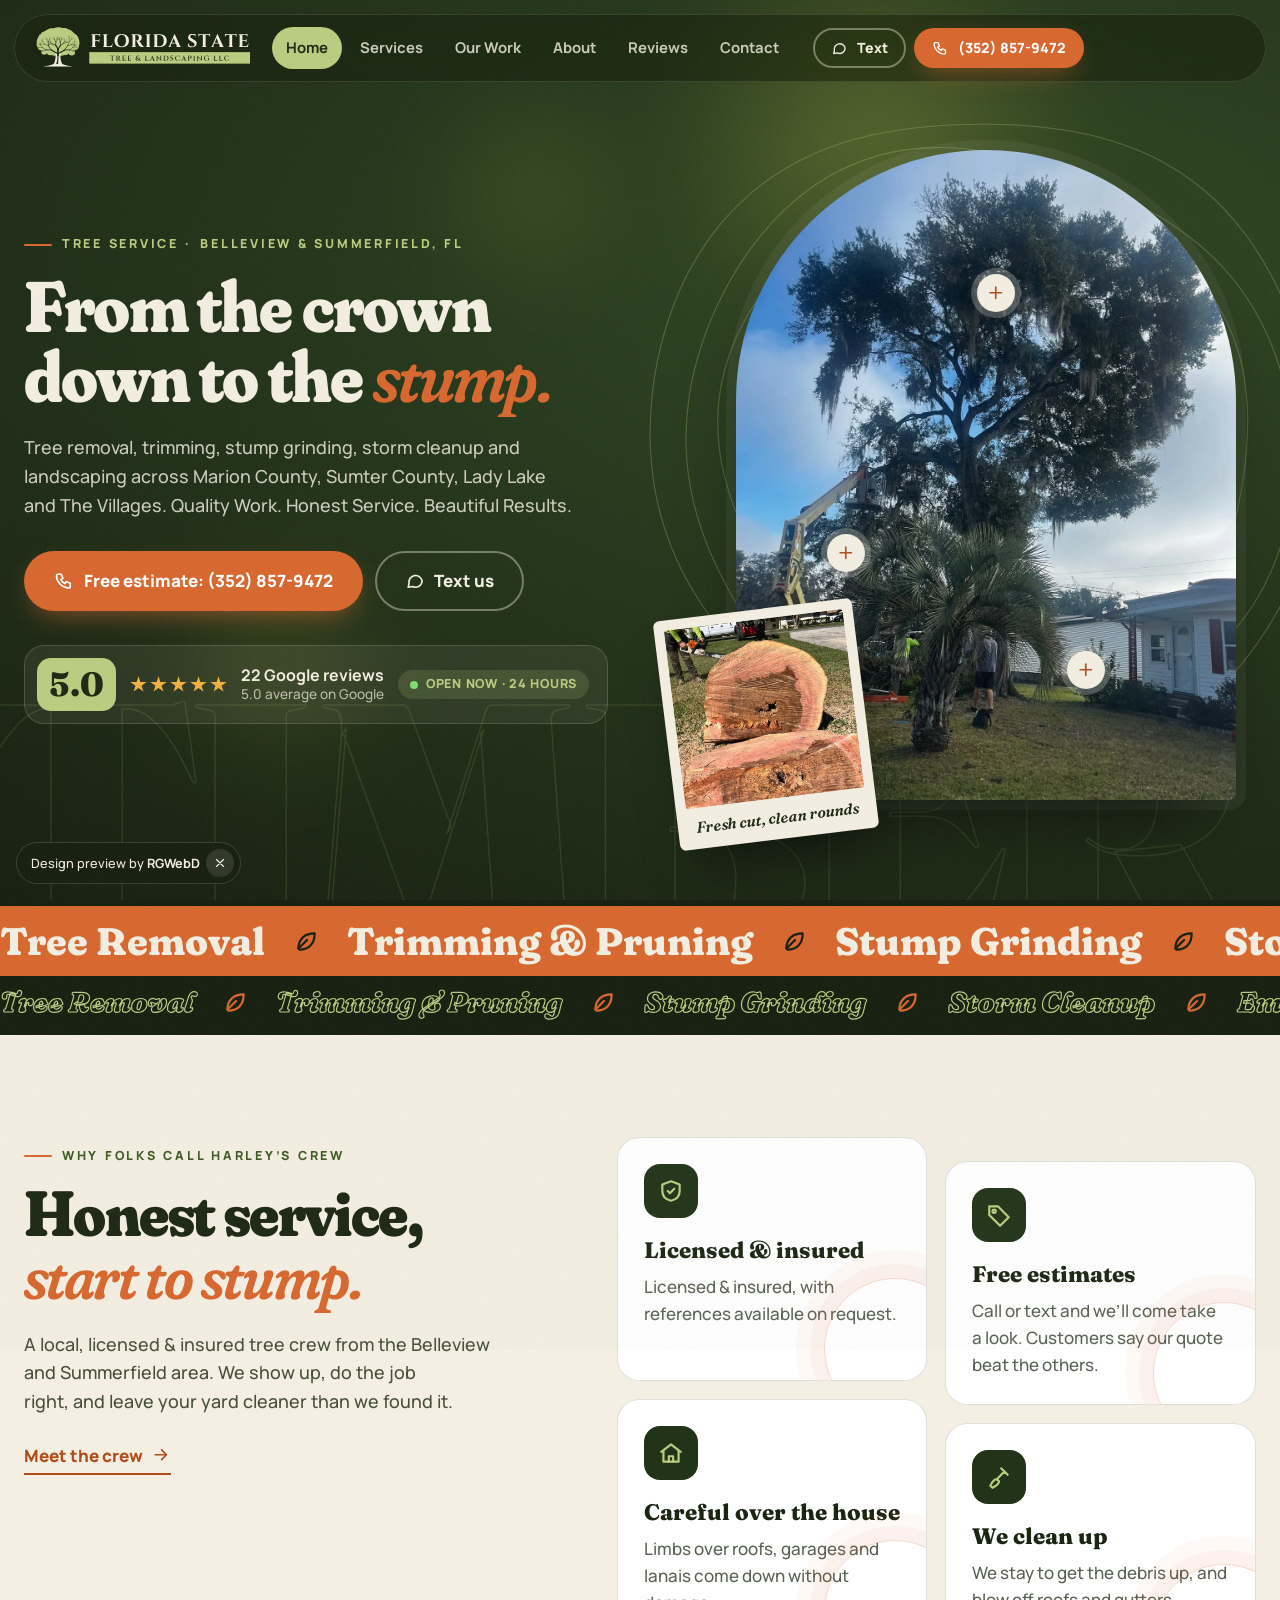
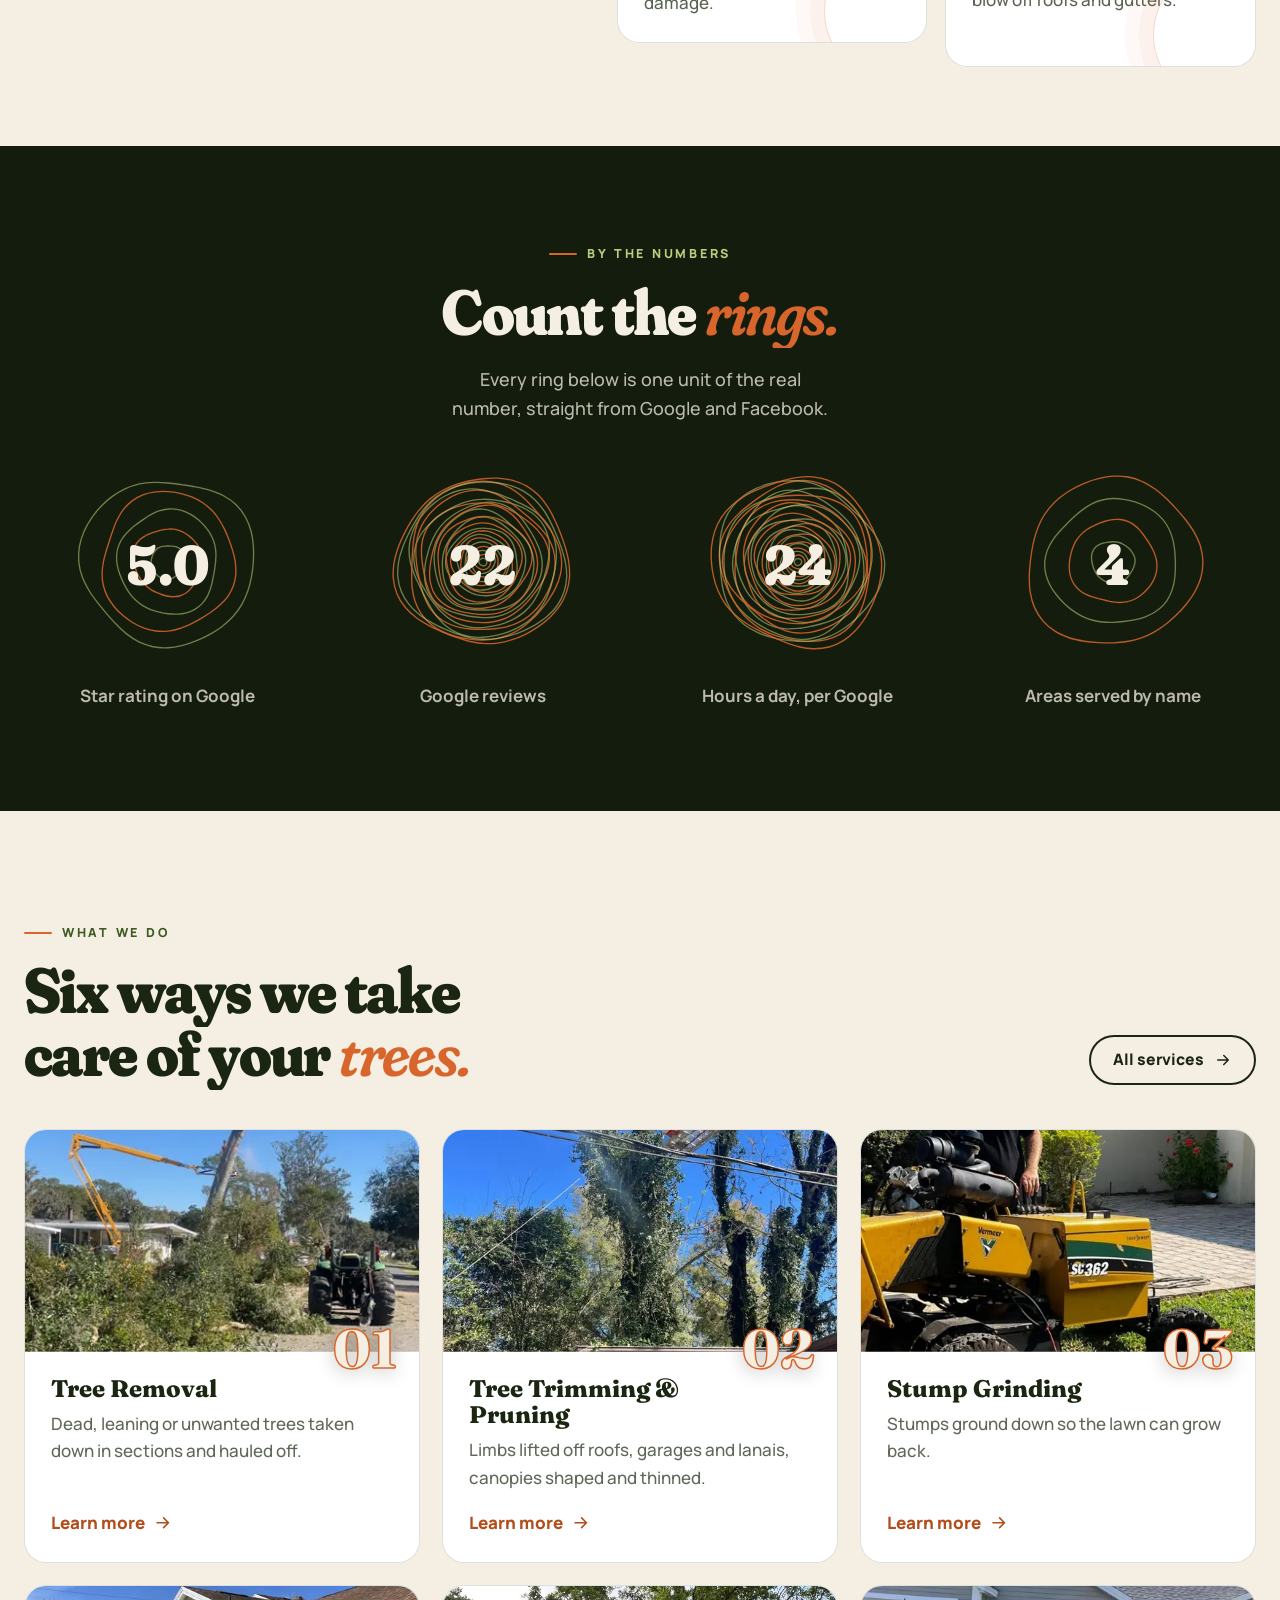
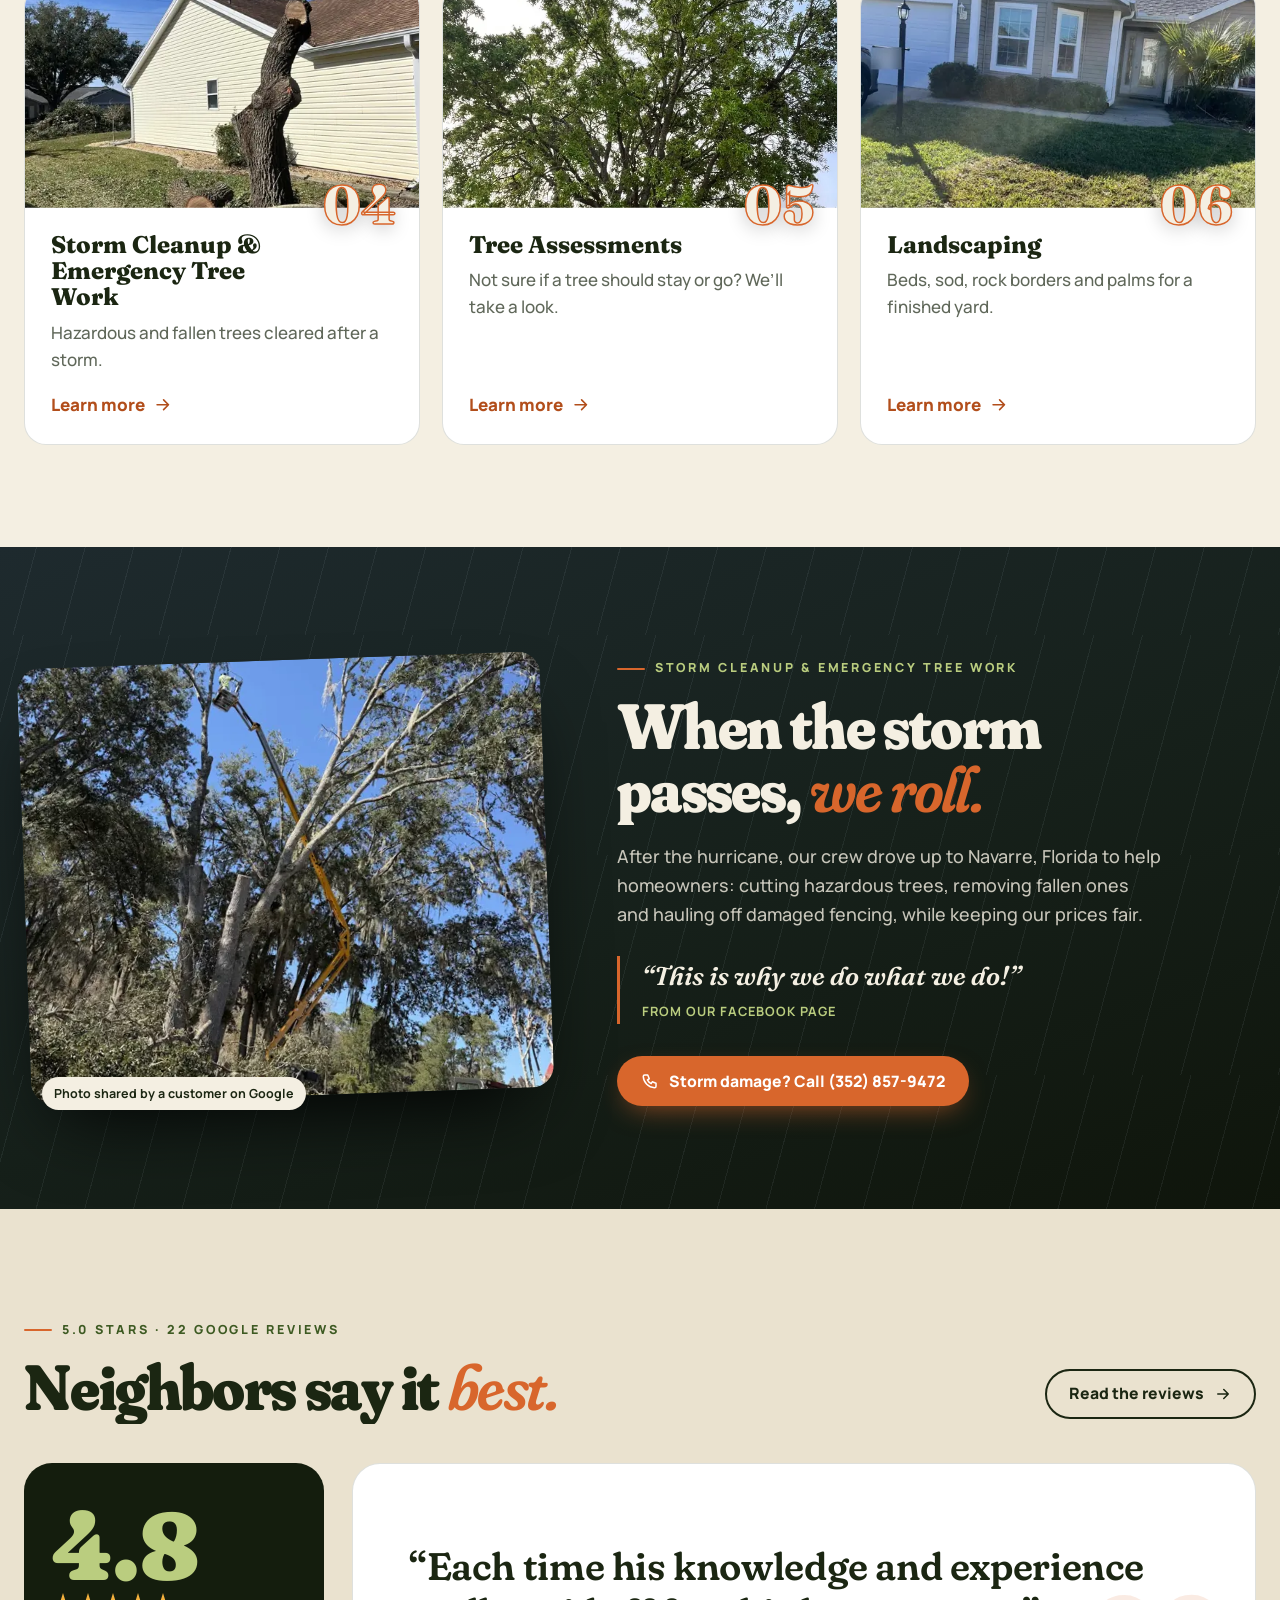
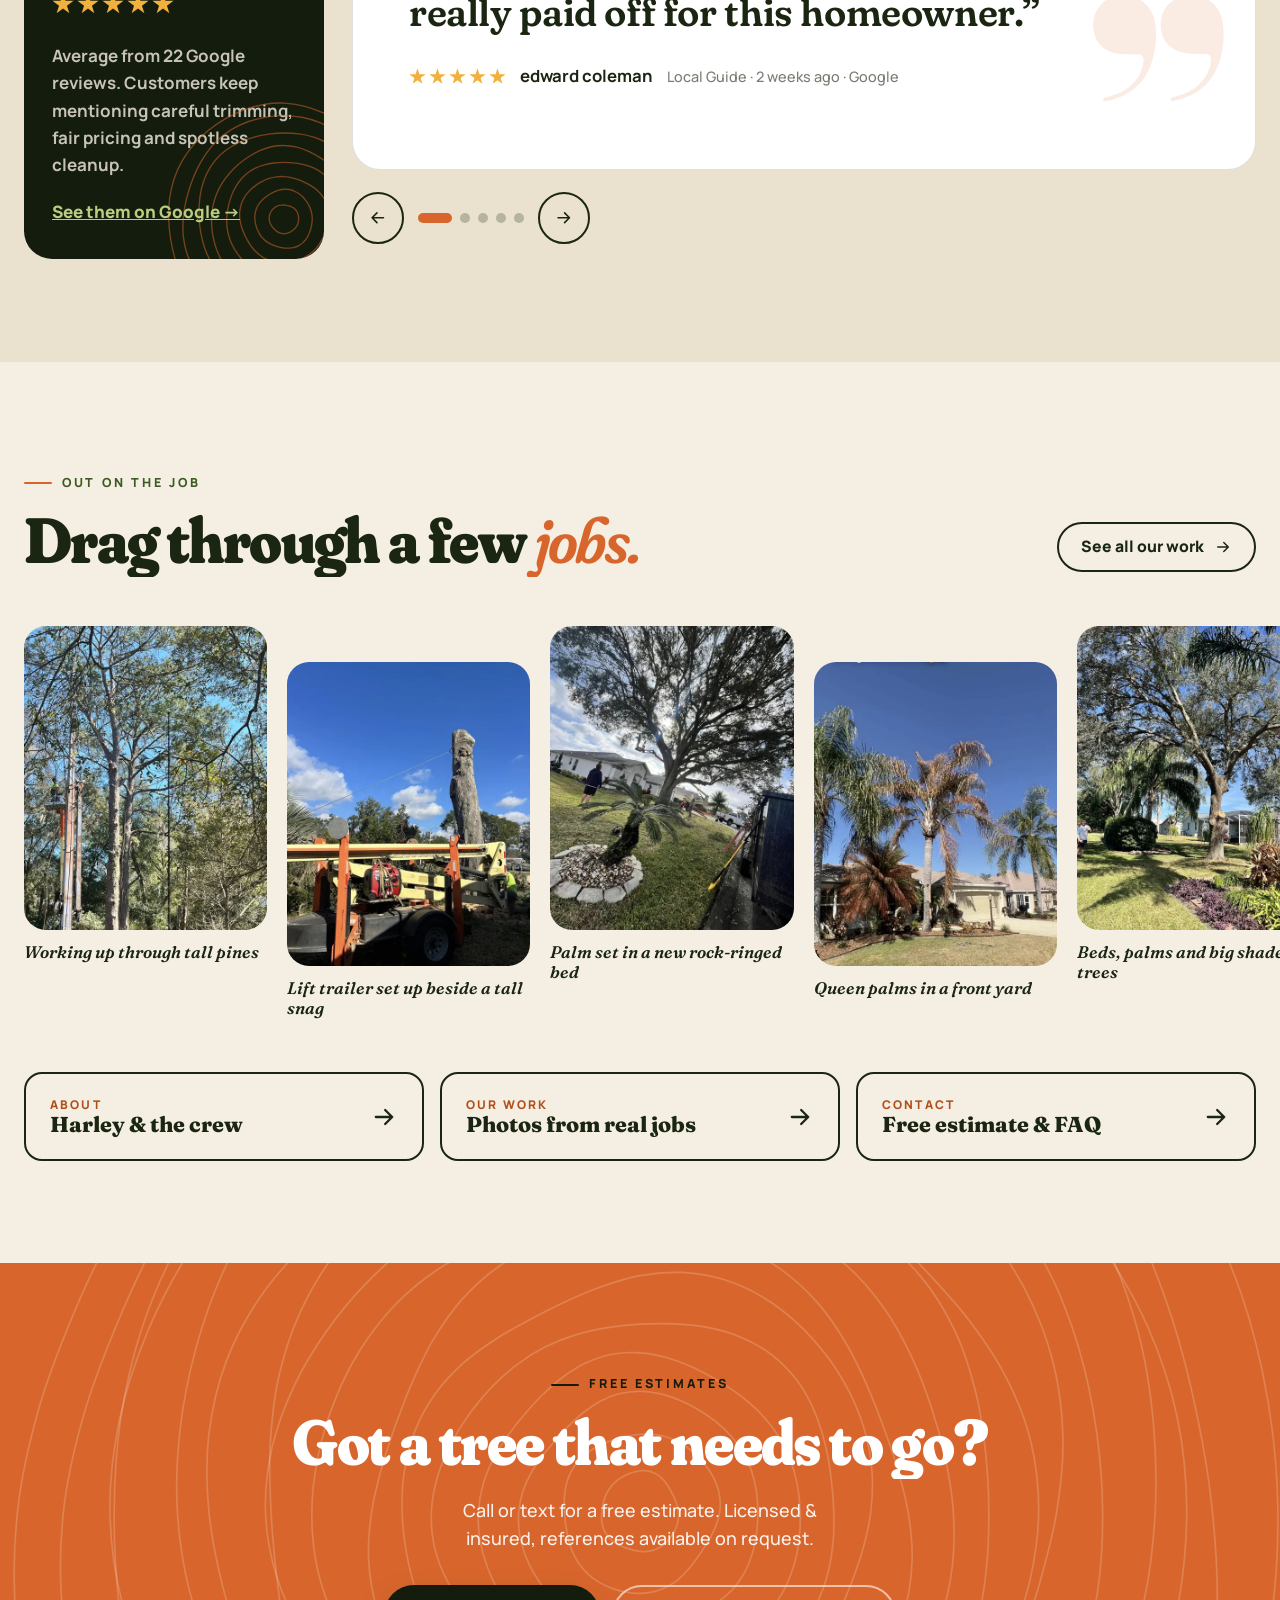
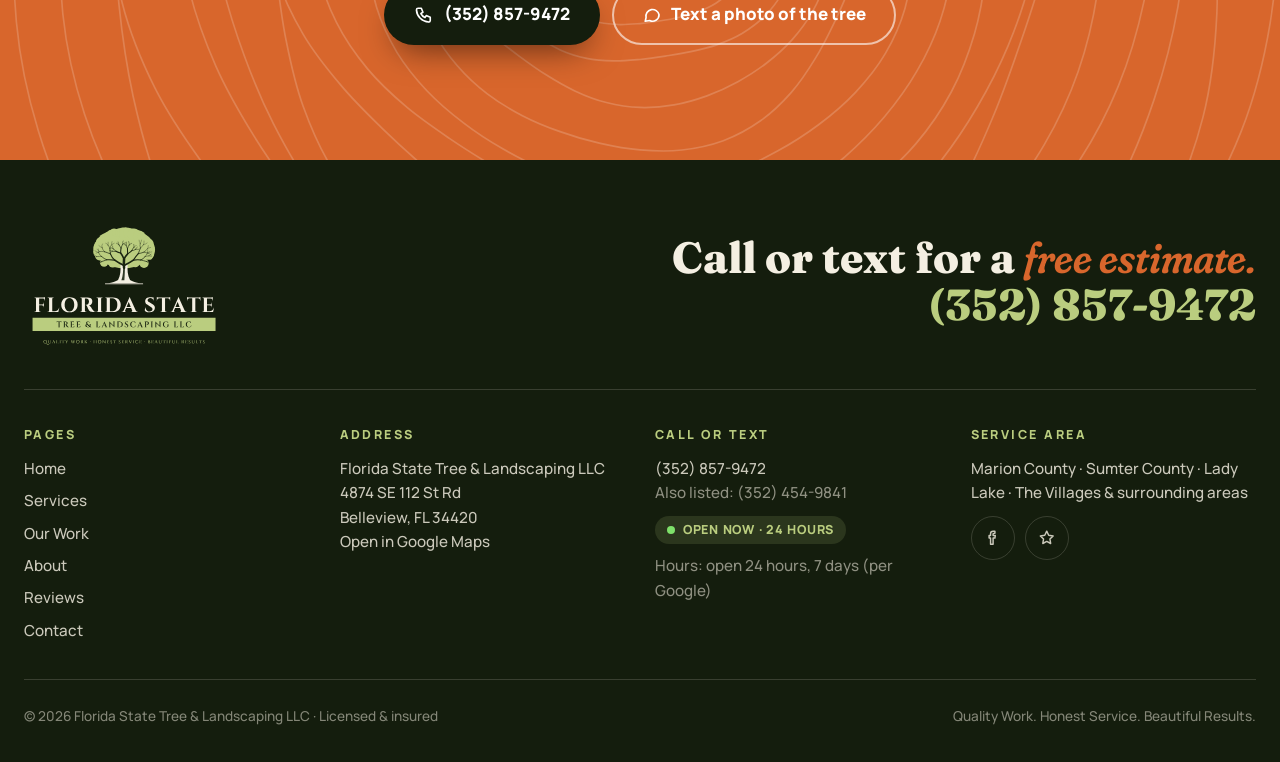
==== commit a35ac699: "Mobile eyebrow wrap" ====
--- a/index.html
+++ b/index.html
@@ -17,7 +17,7 @@
 <section class="hero" aria-labelledby="h-h"><div class="dapple" aria-hidden="true"><i></i><i></i><i></i><i></i></div><div class="leaves" aria-hidden="true"><span class="leaf" style="--x:8%;--d:0s;--t:14s;--s:1"></span><span class="leaf" style="--x:22%;--d:5s;--t:17s;--s:0.7"></span><span class="leaf" style="--x:41%;--d:2s;--t:15s;--s:0.9"></span><span class="leaf" style="--x:63%;--d:8s;--t:19s;--s:0.6"></span><span class="leaf" style="--x:78%;--d:3s;--t:16s;--s:1.1"></span><span class="leaf" style="--x:90%;--d:10s;--t:18s;--s:0.8"></span><span class="leaf" style="--x:52%;--d:12s;--t:21s;--s:0.7"></span></div>
 <div class="bigtype" aria-hidden="true">TIMBER</div>
 <div class="wrap hero-in"><div class="h-copy">
-<span class="eyebrow light">Tree service · Belleview &amp; Summerfield, FL</span>
+<span class="eyebrow light">Tree service · <span style="white-space:nowrap">Belleview &amp; Summerfield, FL</span></span>
 <h1 class="h1 split" id="h-h"><span class="ln"><span>From the crown</span></span><span class="ln"><span>down to the <em>stump.</em></span></span></h1>
 <p class="lede">Tree removal, trimming, stump grinding, storm cleanup and landscaping across Marion County, Sumter County, Lady Lake and The Villages. Quality Work.&nbsp;Honest Service.&nbsp;Beautiful Results.</p>
 <div class="cta-row"><a class="btn wood xl mag" href="tel:+13528579472"><svg class="ic " viewBox="0 0 24 24" fill="none" stroke="currentColor" stroke-width="2" stroke-linecap="round" stroke-linejoin="round" aria-hidden="true"><path d="M5 4h4l2 5-2.5 1.5a11 11 0 0 0 5 5L15 13l5 2v4a2 2 0 0 1-2 2A16 16 0 0 1 3 6a2 2 0 0 1 2-2"/></svg>Free estimate: (352) 857-9472</a><a class="btn ghost xl" href="sms:+13528579472"><svg class="ic " viewBox="0 0 24 24" fill="none" stroke="currentColor" stroke-width="2" stroke-linecap="round" stroke-linejoin="round" aria-hidden="true"><path d="M21 12a8 8 0 0 1-11.6 7.1L4 20l1-4.6A8 8 0 1 1 21 12z"/></svg>Text us</a></div>
--- a/styles.css
+++ b/styles.css
@@ -126,7 +126,7 @@
 .why-head{position:sticky;top:120px}
 .why-grid{display:grid;grid-template-columns:1fr 1fr;gap:18px}
 .why-i{background:#fff;border:1px solid var(--line);border-radius:var(--r);padding:26px 26px;position:relative;overflow:hidden;transition:transform .4s var(--ease),box-shadow .4s}
-.why-i:nth-child(even){transform:translateY(40px)}.why-i:nth-child(even).in{transform:translateY(40px)}
+.why-i:nth-child(even){transform:translateY(24px)}.why-i:nth-child(even).in{transform:translateY(24px)}
 .why-i:hover{box-shadow:0 30px 50px -30px rgba(27,38,18,.35)}
 .why-i::after{content:"";position:absolute;right:-40px;bottom:-40px;width:140px;height:140px;border-radius:50%;border:1.5px solid rgba(216,102,44,.25);box-shadow:0 0 0 14px rgba(216,102,44,.05),0 0 0 28px rgba(216,102,44,.04)}
 .why-ic{display:grid;place-items:center;width:54px;height:54px;border-radius:16px;background:var(--forest);color:var(--sap);margin-bottom:20px}.why-ic .ic{width:26px;height:26px}
@@ -137,7 +137,7 @@
 .rs-head{text-align:center;display:flex;flex-direction:column;align-items:center;margin-bottom:44px}.rs-head .lede{text-align:center}
 .gauges{display:grid;grid-template-columns:repeat(4,1fr);gap:28px}
 .gauge{text-align:center}.gauge p{margin:18px 0 0;font-weight:700;color:rgba(244,239,226,.75)}
-.g-ring{position:relative;aspect-ratio:1;max-width:210px;margin:auto}
+.g-ring{position:relative;aspect-ratio:1;max-width:190px;margin:auto}
 .g-svg{width:100%;height:100%;fill:none;stroke:var(--wood);stroke-width:1.6}
 .g-svg path{stroke-dasharray:800;stroke-dashoffset:800;transition:stroke-dashoffset 1.2s var(--ease);transition-delay:calc(var(--i)*.05s);opacity:.85}
 .g-svg path:nth-child(odd){stroke:var(--sap);opacity:.55}
@@ -149,7 +149,7 @@
 .svc-grid{display:grid;grid-template-columns:repeat(3,1fr);gap:22px}
 .scard{display:flex;flex-direction:column;background:#fff;border-radius:var(--r);overflow:hidden;text-decoration:none;border:1px solid var(--line);transform-style:preserve-3d;transition:transform .5s var(--ease),box-shadow .5s;will-change:transform}
 .scard:hover{box-shadow:0 40px 60px -35px rgba(27,38,18,.5)}
-.sc-img{aspect-ratio:16/10;overflow:hidden;clip-path:inset(0 round 0);position:relative}
+.sc-img{aspect-ratio:16/9;overflow:hidden;clip-path:inset(0 round 0);position:relative}
 .sc-img img{width:100%;height:100%;object-fit:cover;transition:transform 1.1s var(--ease)}
 .scard:hover .sc-img img{transform:scale(1.07)}
 .sc-img::after{content:"";position:absolute;inset:0;background:radial-gradient(circle at 50% 120%,rgba(216,102,44,.55),transparent 60%);opacity:0;transition:opacity .5s}
@@ -168,7 +168,7 @@
 @keyframes flash{0%,100%{opacity:0}1%{opacity:.55}2%{opacity:0}3.5%{opacity:.35}5%{opacity:0}}
 .storm-in{position:relative;display:grid;grid-template-columns:.9fr 1.1fr;gap:70px;align-items:center}
 .st-photo{margin:0;position:relative}
-.st-photo img{width:100%;aspect-ratio:1/1;object-fit:cover;border-radius:var(--r);box-shadow:0 40px 80px -30px #000;transform:rotate(-2deg)}
+.st-photo img{width:100%;aspect-ratio:6/5;object-fit:cover;border-radius:var(--r);box-shadow:0 40px 80px -30px #000;transform:rotate(-2deg)}
 .st-photo figcaption{position:absolute;left:18px;bottom:-14px;background:var(--cream);color:var(--ink);font:700 .78rem var(--fb);padding:8px 12px;border-radius:999px}
 .st-q{margin:28px 0 0;padding:4px 0 4px 22px;border-left:3px solid var(--wood);font:italic 600 1.6rem/1.25 var(--fd);color:var(--cream)}
 .st-q cite{display:block;font:700 .8rem var(--fb);font-style:normal;color:var(--sap);letter-spacing:.08em;text-transform:uppercase;margin-top:10px}
@@ -193,7 +193,7 @@
 /* rail */
 .rail{overflow-x:auto;scrollbar-width:none;cursor:grab;padding:10px 0 30px;outline-offset:-3px}.rail::-webkit-scrollbar{display:none}.rail.drag{cursor:grabbing}
 .rail-t{display:flex;gap:20px;padding-inline:max(24px,calc((100vw - var(--wrap))/2));width:max-content}
-.rail-i{margin:0;width:clamp(220px,22vw,300px);flex:none;user-select:none}
+.rail-i{margin:0;width:clamp(210px,19vw,270px);flex:none;user-select:none}
 .rail-i:nth-child(even){margin-top:36px}
 .rail-i img{width:100%;aspect-ratio:4/5;object-fit:cover;border-radius:var(--r);pointer-events:none;transition:transform .6s var(--ease)}
 .rail-i:hover img{transform:rotate(-1.5deg) scale(1.02)}
@@ -204,7 +204,7 @@
 .teaser .ic{grid-row:1/3;grid-column:2;width:28px;height:28px;transition:transform .3s}
 .teaser:hover{background:var(--ink);color:var(--cream)}.teaser:hover span{color:var(--sap)}.teaser:hover .ic{transform:translateX(5px) rotate(-30deg)}
 /* CTA band */
-.cta{position:relative;overflow:hidden;background:var(--wood);color:#fff;padding:clamp(90px,11vw,150px) 0;text-align:center}
+.cta{position:relative;overflow:hidden;background:var(--wood);color:#fff;padding:clamp(80px,9vw,120px) 0;text-align:center}
 .cta-rings{position:absolute;left:50%;top:50%;width:max(1200px,110vw);transform:translate(-50%,-50%);fill:none;stroke:rgba(255,255,255,.18);stroke-width:1.4;pointer-events:none}
 .cta-rings path{stroke-dasharray:4000;stroke-dashoffset:4000;transition:stroke-dashoffset 2.2s var(--ease);transition-delay:calc(var(--i)*.07s)}
 .cta.in .cta-rings path{stroke-dashoffset:0}
@@ -219,7 +219,7 @@
 .foot-top{display:flex;justify-content:space-between;align-items:center;gap:40px;padding-bottom:40px;border-bottom:1px solid var(--linel)}
 .foot-logo{width:200px;height:auto}
 .foot-big{font:800 clamp(1.8rem,3.4vw,3rem)/1.1 var(--fd);color:var(--cream);margin:0;text-align:right}.foot-big a{display:block;color:var(--sap);text-decoration:none}
-.foot-grid{display:grid;grid-template-columns:repeat(4,1fr);gap:30px;padding:44px 0}
+.foot-grid{display:grid;grid-template-columns:repeat(4,1fr);gap:30px;padding:36px 0}
 .foot h3{font:800 .78rem var(--fb);letter-spacing:.2em;text-transform:uppercase;color:var(--sap);margin:0 0 14px}
 .foot ul{list-style:none;margin:0;padding:0;display:grid;gap:8px}.foot a{text-decoration:none}.foot a:hover{color:var(--wood)}
 .foot address{font-style:normal}.foot .muted{color:rgba(244,239,226,.55)}.foot p{margin:0 0 10px}
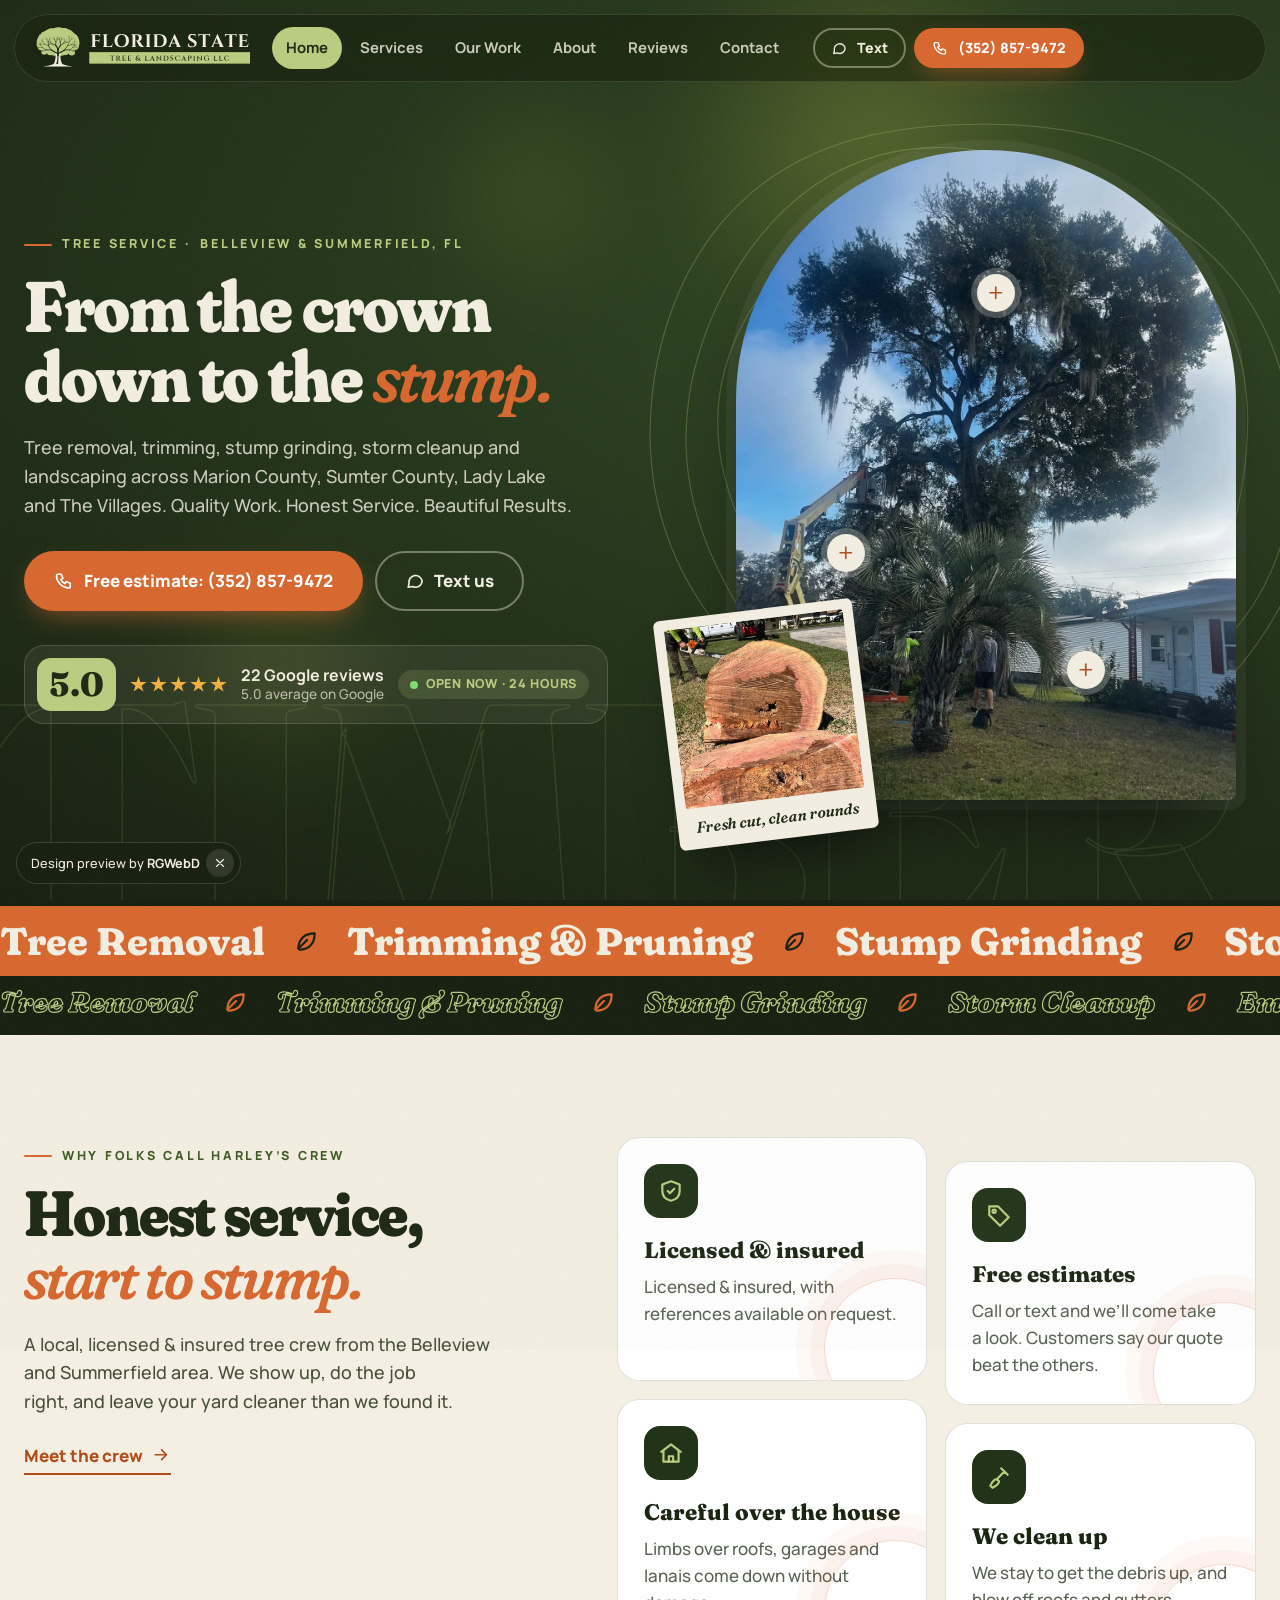
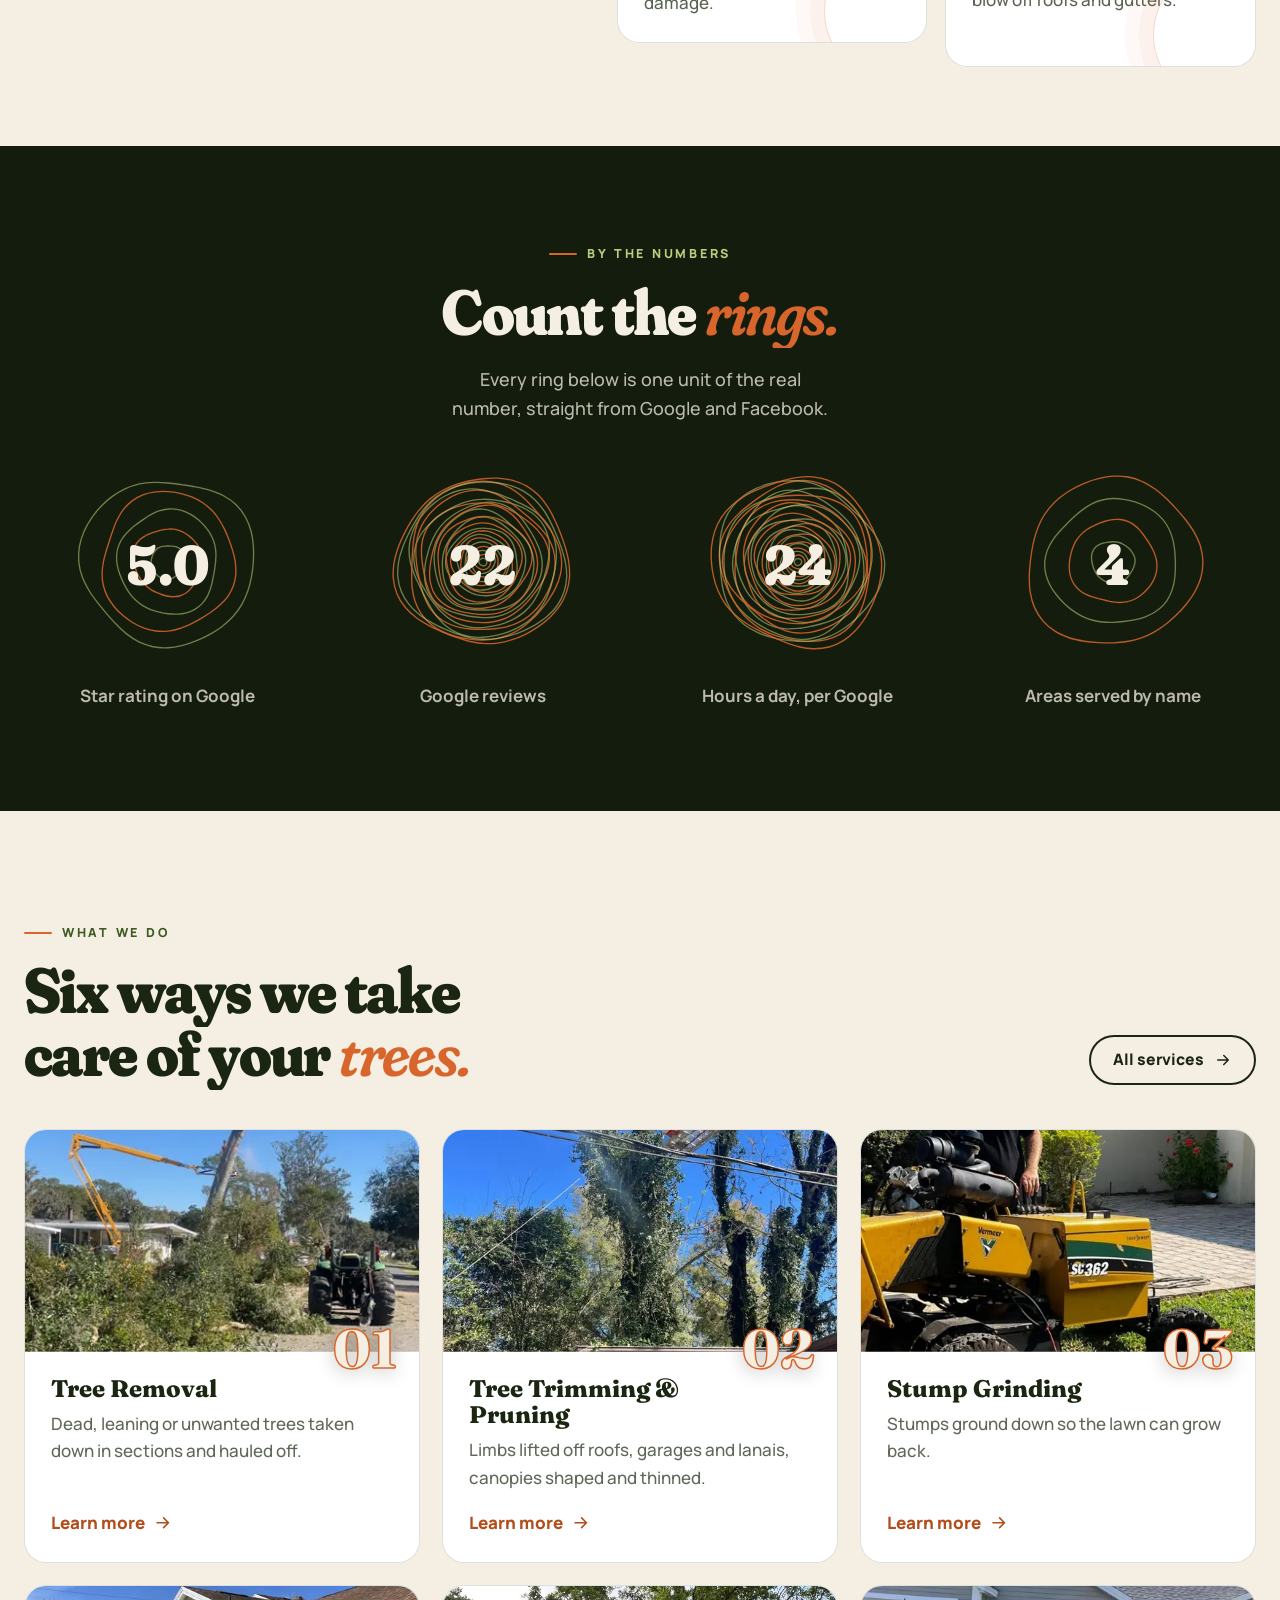
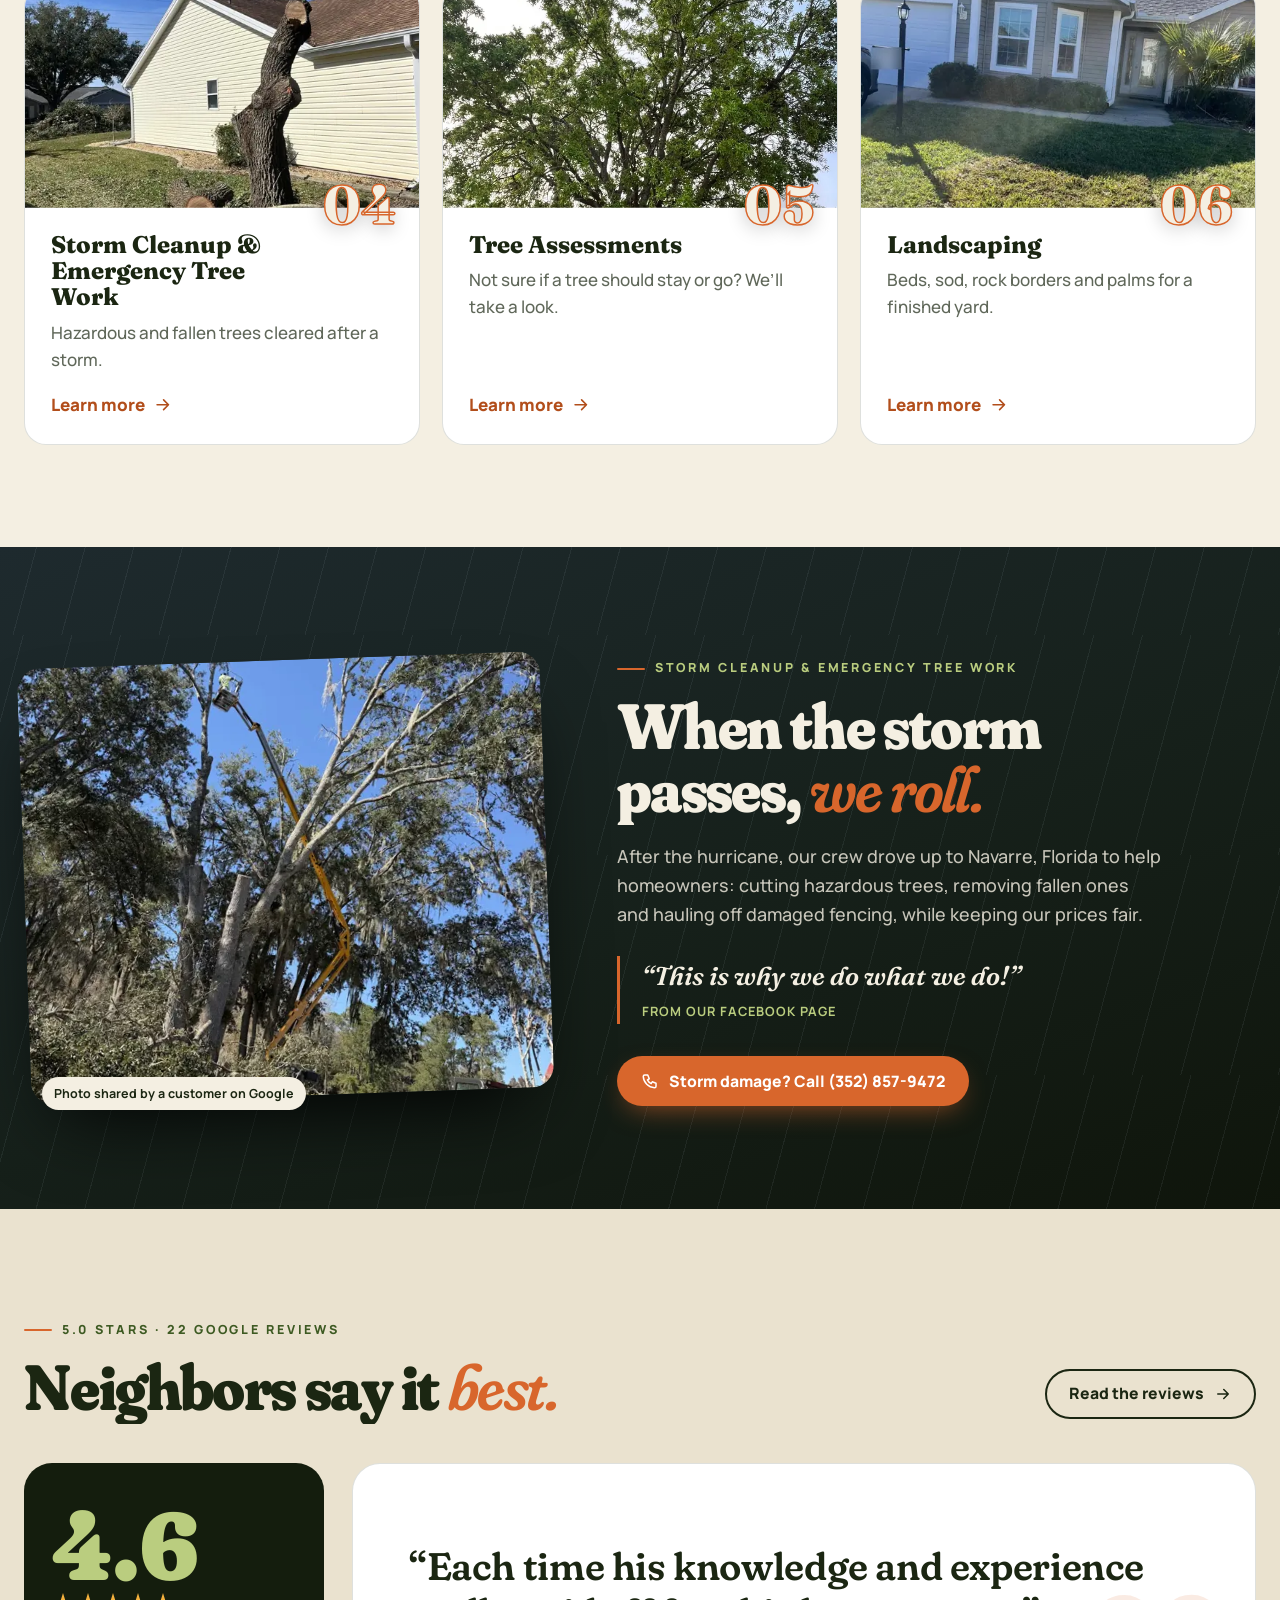
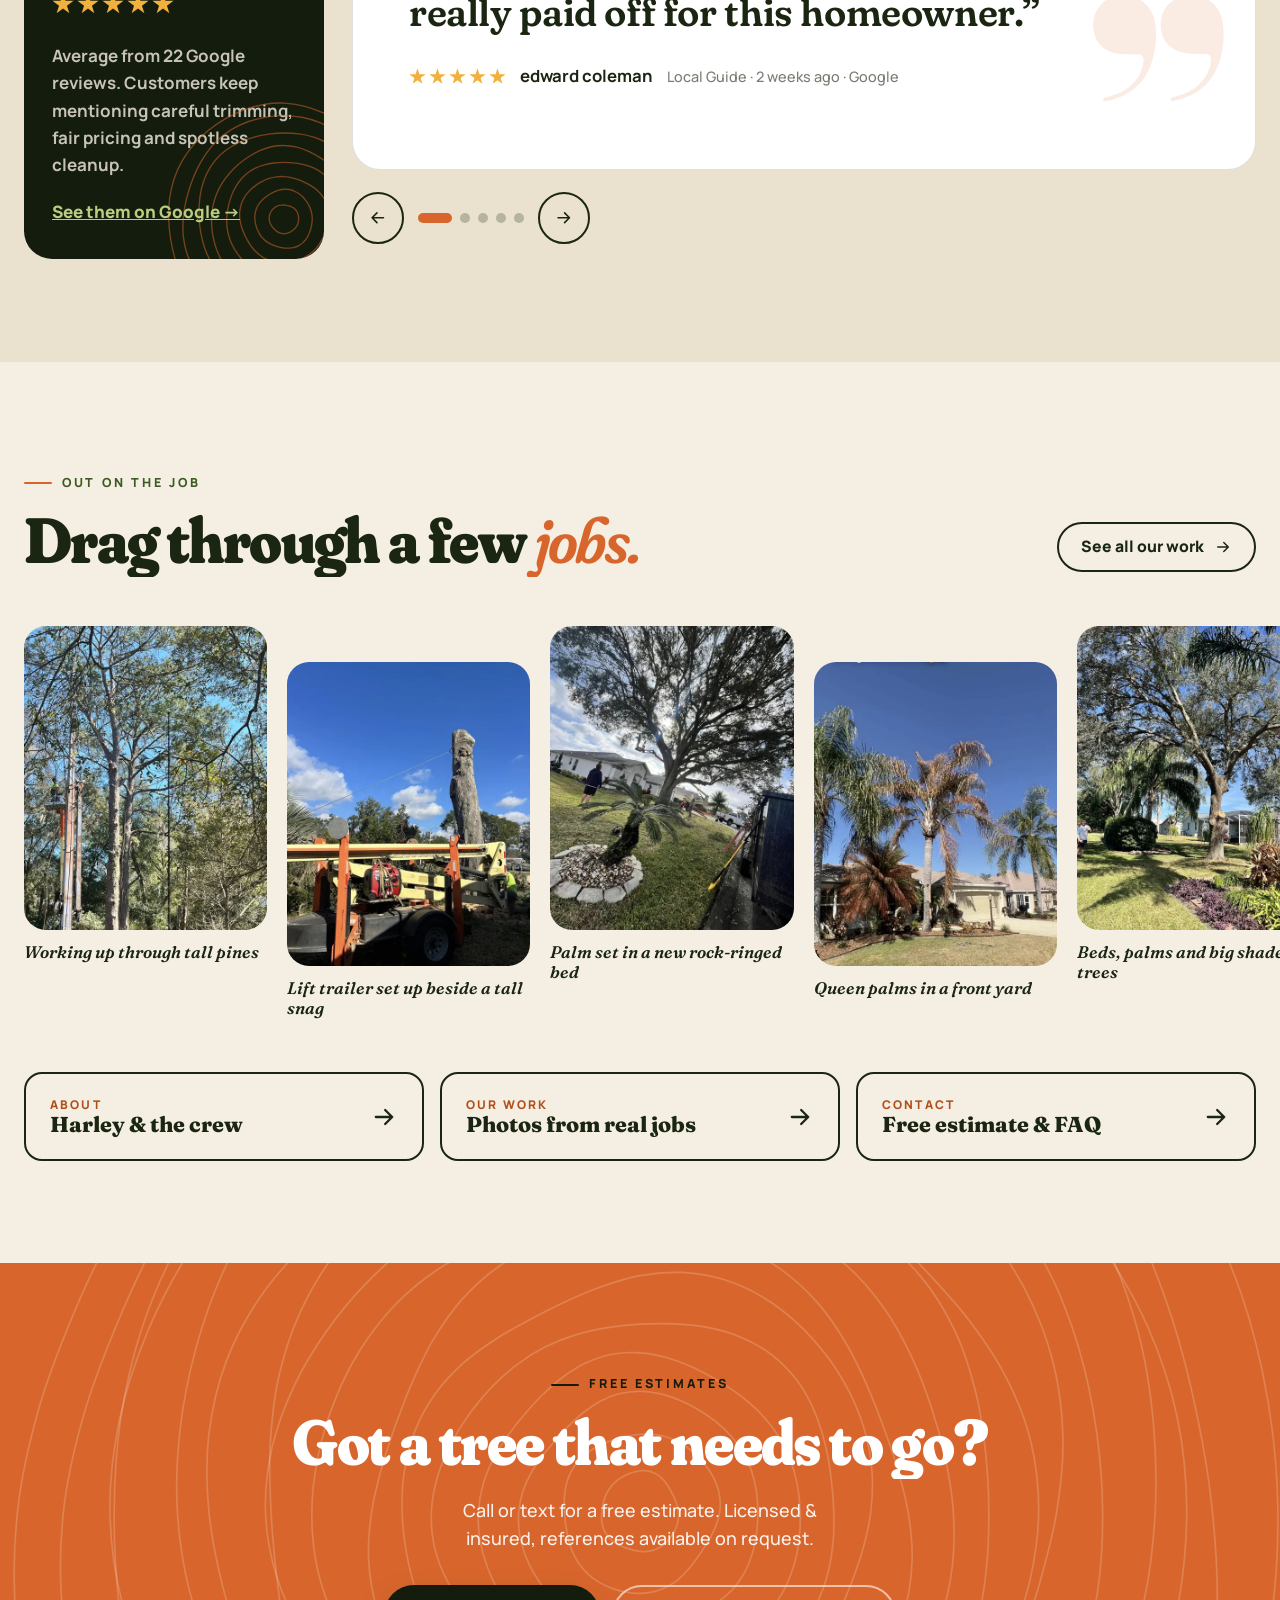
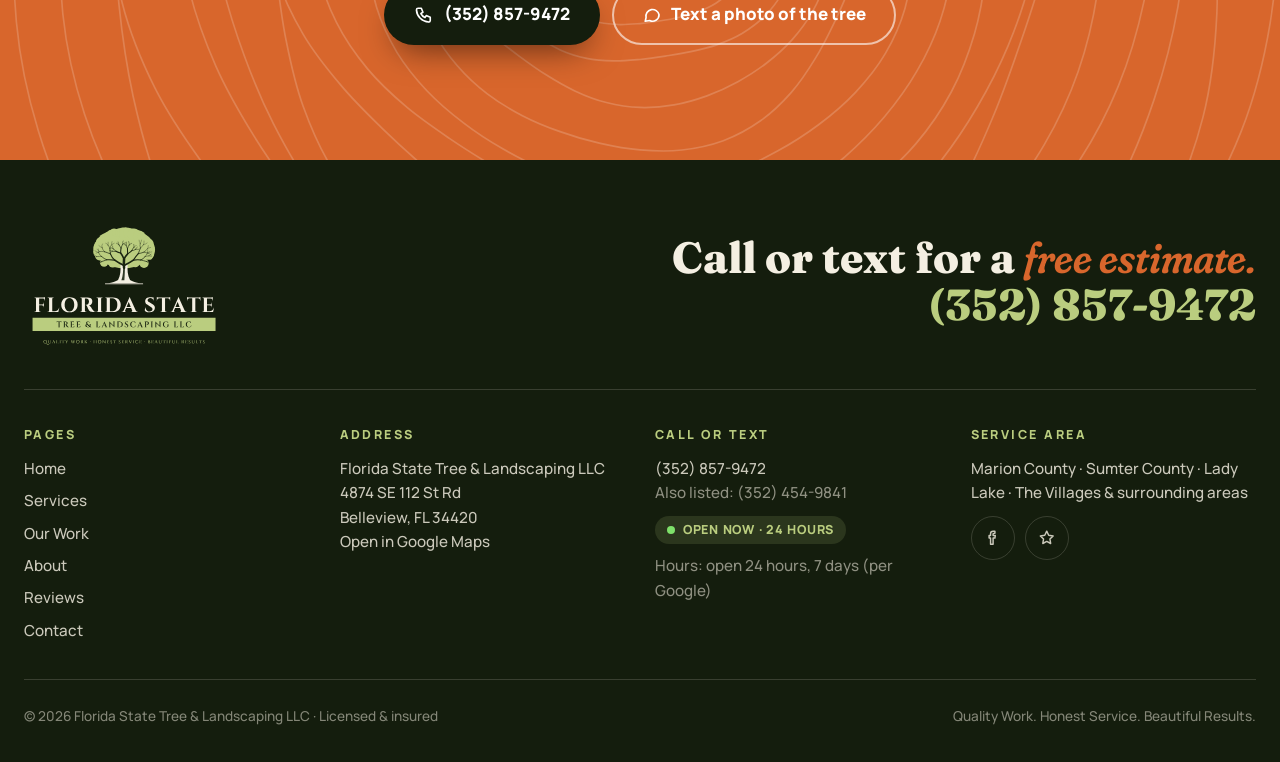
==== commit 87a89477: "Add demo visit tracking" ====
--- a/index.html
+++ b/index.html
@@ -7,7 +7,7 @@
 <link rel="icon" href="favicon.svg" type="image/svg+xml"><link rel="icon" href="favicon.ico" sizes="any"><link rel="apple-touch-icon" href="apple-touch-icon.png">
 <link rel="preconnect" href="https://fonts.googleapis.com"><link rel="preconnect" href="https://fonts.gstatic.com" crossorigin>
 <link href="https://fonts.googleapis.com/css2?family=Fraunces:ital,opsz,wght,SOFT@0,9..144,300..900,0..100;1,9..144,300..900,0..100&family=Manrope:wght@400;500;600;700;800&display=swap" rel="stylesheet">
-<link rel="stylesheet" href="styles.css?v=7"><script type="application/ld+json">{"@context": "https://schema.org", "@type": "HomeAndConstructionBusiness", "additionalType": "https://en.wikipedia.org/wiki/Arborist", "@id": "https://rgwebd.github.io/floridastatetree-demo/#business", "name": "Florida State Tree & Landscaping LLC", "alternateName": "Florida State Tree & Landscaping", "slogan": "Quality Work. Honest Service. Beautiful Results.", "description": "Licensed and insured tree service based in Belleview, Florida: tree removal, trimming, stump grinding, storm cleanup and emergency tree work, tree assessments and landscaping. Free estimates. Serving Marion County, Sumter County, Lady Lake and The Villages.", "url": "https://rgwebd.github.io/floridastatetree-demo/", "telephone": "+13528579472", "image": "https://rgwebd.github.io/floridastatetree-demo/img/og.jpg", "logo": "https://rgwebd.github.io/floridastatetree-demo/brand/logo-stacked.svg", "address": {"@type": "PostalAddress", "streetAddress": "4874 SE 112 St Rd", "addressLocality": "Belleview", "addressRegion": "FL", "postalCode": "34420", "addressCountry": "US"}, "geo": {"@type": "GeoCoordinates", "latitude": 29.0453038, "longitude": -82.0679205}, "areaServed": [{"@type": "AdministrativeArea", "name": "Marion County, FL"}, {"@type": "AdministrativeArea", "name": "Sumter County, FL"}, {"@type": "City", "name": "Lady Lake, FL"}, {"@type": "Place", "name": "The Villages, FL"}], "openingHoursSpecification": [{"@type": "OpeningHoursSpecification", "dayOfWeek": ["Monday", "Tuesday", "Wednesday", "Thursday", "Friday", "Saturday", "Sunday"], "opens": "00:00", "closes": "23:59"}], "hasMap": "https://www.google.com/maps/place/Florida+State+Tree+%26+Landscaping+LLC/@29.0453038,-82.0679205,17z/data=!4m6!3m5!1s0xfcb74f72141208b:0x3787b57b5eda292d", "sameAs": ["https://www.facebook.com/p/Florida-State-Tree-Landscaping-LLC-100083582852027/", "https://www.google.com/maps/place/Florida+State+Tree+%26+Landscaping+LLC/@29.0453038,-82.0679205,17z/data=!4m6!3m5!1s0xfcb74f72141208b:0x3787b57b5eda292d"], "aggregateRating": {"@type": "AggregateRating", "ratingValue": "5.0", "reviewCount": "22", "bestRating": "5"}, "hasOfferCatalog": {"@type": "OfferCatalog", "name": "Tree & landscaping services", "itemListElement": [{"@type": "Offer", "itemOffered": {"@type": "Service", "name": "Tree Removal", "description": "From big pines to palms, we take trees down safely in controlled sections, using an aerial lift where the job calls for it, and haul the wood and brush away."}}, {"@type": "Offer", "itemOffered": {"@type": "Service", "name": "Tree Trimming & Pruning", "description": "Branches hanging over the house, garage or lanai come off carefully, and the rest of the tree gets pruned to look right. Customers mention we even blow the debris off the roof and gutters."}}, {"@type": "Offer", "itemOffered": {"@type": "Service", "name": "Stump Grinding", "description": "Once a tree is down, the stump grinder chews the stump below grade so you can replant, lay sod or just mow over it."}}, {"@type": "Offer", "itemOffered": {"@type": "Service", "name": "Storm Cleanup & Emergency Tree Work", "description": "After a hurricane we cut hazardous trees, remove fallen ones and haul away damaged debris. We’ve traveled as far as Navarre, Florida to help homeowners after a storm."}}, {"@type": "Offer", "itemOffered": {"@type": "Service", "name": "Tree Assessments", "description": "We’ll look at the tree with you, talk through trimming versus removal, and give you an honest free estimate. One customer said we even gave ideas on what to plant in place of the trees."}}, {"@type": "Offer", "itemOffered": {"@type": "Service", "name": "Landscaping", "description": "Full landscaping to finish the job: fresh sod, planting beds, rock borders and palm care, so the yard looks better than before the trees came down."}}]}, "review": [{"@type": "Review", "author": {"@type": "Person", "name": "edward coleman"}, "reviewRating": {"@type": "Rating", "ratingValue": "5", "bestRating": "5"}, "reviewBody": "Have used Florida State Tree & Landscaping several times.  Harley Roth, Certified Arborist and his team did exceptional work trimming trees and bushes.  I've used them to remove five palms and three pine trees over the years and each time his knowledge and experience really paid off for this homeowner.  Great work and great results."}, {"@type": "Review", "author": {"@type": "Person", "name": "Brent Cleveland"}, "reviewRating": {"@type": "Rating", "ratingValue": "5", "bestRating": "5"}, "reviewBody": "They showed up with plenty of notice and got right to work trimming the tree above our home. Crew was very careful with the branches being cut above our garage so no damage was done to roof. Couldn’t beat the great price I was given when other companies were outrageous on just trimming. We are definitely using Florida State Tree Trimming for all other jobs in the future."}, {"@type": "Review", "author": {"@type": "Person", "name": "Tim & Jackie Blomlie"}, "reviewRating": {"@type": "Rating", "ratingValue": "5", "bestRating": "5"}, "reviewBody": "Harley did a fantastic job. They were on time and stayed late to finish getting all the debris up. They also went above and beyond and took other tree debris that I had laying around. Their pricing was the best from all the estimates I got, I would definitely use them again for any tree work that I have."}, {"@type": "Review", "author": {"@type": "Person", "name": "David Allsworth"}, "reviewRating": {"@type": "Rating", "ratingValue": "5", "bestRating": "5"}, "reviewBody": "They did a great job trimming branches from over the house and lanai / They pruned the other trees and blew debris off the house and gutters / Highly recommended"}]}</script><script type="application/ld+json">{"@context": "https://schema.org", "@type": "BreadcrumbList", "itemListElement": [{"@type": "ListItem", "position": 1, "name": "Home", "item": "https://rgwebd.github.io/floridastatetree-demo/"}]}</script></head><body class="home"><div class="loader" aria-hidden="true"><div class="ld-half l"></div><div class="ld-half r"></div><div class="ld-mid"><svg class="ld-rings" viewBox="-168.00000000000003 -168.00000000000003 336.00000000000006 336.00000000000006" aria-hidden="true" ><path d="M13.6 0.0C13.5 0.8 13.4 1.6 13.2 2.3C13.0 3.1 12.8 3.8 12.5 4.6C12.2 5.3 11.9 6.0 11.6 6.7C11.3 7.4 10.9 8.1 10.5 8.8C10.1 9.5 9.6 10.2 9.0 10.8C8.5 11.4 7.9 12.0 7.2 12.4C6.5 12.9 5.7 13.3 4.9 13.5C4.1 13.8 3.3 13.9 2.5 14.0C1.6 14.0 0.8 14.0 0.0 13.9C-0.8 13.7 -1.6 13.5 -2.3 13.3C-3.1 13.0 -3.8 12.8 -4.5 12.4C-5.2 12.1 -5.9 11.8 -6.6 11.4C-7.2 11.0 -7.8 10.5 -8.4 10.0C-9.0 9.5 -9.5 9.0 -10.0 8.4C-10.5 7.8 -11.0 7.2 -11.3 6.5C-11.7 5.9 -12.1 5.2 -12.4 4.5C-12.7 3.8 -12.9 3.1 -13.2 2.3C-13.4 1.6 -13.6 0.8 -13.7 0.0C-13.8 -0.8 -13.9 -1.6 -13.9 -2.4C-13.9 -3.3 -13.8 -4.1 -13.5 -4.9C-13.3 -5.7 -13.0 -6.5 -12.5 -7.2C-12.1 -7.9 -11.5 -8.6 -10.9 -9.2C-10.3 -9.7 -9.6 -10.2 -8.9 -10.6C-8.2 -11.1 -7.5 -11.4 -6.8 -11.7C-6.0 -12.0 -5.3 -12.3 -4.5 -12.5C-3.8 -12.7 -3.1 -12.9 -2.3 -13.1C-1.5 -13.2 -0.8 -13.4 -0.0 -13.4C0.8 -13.5 1.6 -13.4 2.4 -13.3C3.1 -13.2 3.9 -13.0 4.7 -12.8C5.4 -12.5 6.1 -12.1 6.8 -11.7C7.5 -11.3 8.1 -10.9 8.7 -10.3C9.3 -9.8 9.8 -9.3 10.3 -8.7C10.9 -8.1 11.4 -7.5 11.8 -6.8C12.2 -6.1 12.6 -5.4 12.9 -4.7C13.1 -3.9 13.4 -3.2 13.5 -2.4C13.6 -1.6 13.6 -0.8 13.6 0.0Z" style="--i:0"/><path d="M27.4 0.0C27.2 1.6 27.0 3.2 26.6 4.7C26.2 6.2 25.7 7.7 25.1 9.1C24.5 10.6 23.7 11.9 22.9 13.2C22.0 14.5 21.1 15.7 20.0 16.8C19.0 17.9 17.8 18.9 16.6 19.8C15.4 20.7 14.2 21.6 12.9 22.4C11.7 23.2 10.4 24.0 9.0 24.7C7.6 25.4 6.2 26.2 4.7 26.7C3.2 27.3 1.6 27.8 0.0 28.0C-1.6 28.3 -3.3 28.4 -5.0 28.2C-6.6 28.1 -8.3 27.7 -9.9 27.1C-11.4 26.5 -12.9 25.6 -14.2 24.6C-15.5 23.7 -16.8 22.5 -17.9 21.3C-19.0 20.1 -19.9 18.8 -20.8 17.5C-21.8 16.2 -22.6 14.9 -23.3 13.5C-24.1 12.1 -24.8 10.7 -25.3 9.2C-25.9 7.8 -26.4 6.2 -26.7 4.7C-27.0 3.2 -27.2 1.6 -27.2 0.0C-27.2 -1.6 -27.0 -3.2 -26.7 -4.7C-26.4 -6.2 -25.9 -7.8 -25.4 -9.2C-24.8 -10.7 -24.1 -12.1 -23.3 -13.5C-22.6 -14.8 -21.7 -16.2 -20.8 -17.4C-19.8 -18.7 -18.7 -19.9 -17.6 -20.9C-16.4 -22.0 -15.1 -23.0 -13.7 -23.8C-12.4 -24.6 -10.9 -25.2 -9.3 -25.7C-7.8 -26.1 -6.2 -26.4 -4.7 -26.5C-3.1 -26.6 -1.5 -26.6 -0.0 -26.5C1.5 -26.4 3.0 -26.1 4.6 -25.9C6.1 -25.6 7.6 -25.4 9.1 -25.0C10.6 -24.6 12.1 -24.2 13.6 -23.6C15.1 -23.0 16.7 -22.4 18.1 -21.5C19.4 -20.7 20.8 -19.6 22.0 -18.4C23.1 -17.3 24.2 -15.9 25.0 -14.4C25.8 -13.0 26.3 -11.3 26.8 -9.7C27.2 -8.2 27.4 -6.5 27.5 -4.9C27.6 -3.2 27.6 -1.6 27.4 0.0Z" style="--i:1"/><path d="M40.2 0.0C40.1 2.3 39.8 4.7 39.5 7.0C39.1 9.3 38.6 11.6 37.9 13.8C37.3 16.1 36.5 18.3 35.4 20.5C34.4 22.6 33.2 24.7 31.7 26.6C30.3 28.5 28.5 30.3 26.6 31.8C24.8 33.2 22.6 34.5 20.5 35.5C18.3 36.5 16.0 37.1 13.7 37.7C11.5 38.3 9.1 38.6 6.9 38.9C4.6 39.2 2.3 39.4 0.0 39.5C-2.3 39.6 -4.6 39.6 -7.0 39.5C-9.3 39.4 -11.7 39.2 -14.1 38.7C-16.5 38.2 -18.9 37.6 -21.1 36.6C-23.4 35.6 -25.6 34.3 -27.5 32.8C-29.4 31.3 -31.2 29.4 -32.8 27.5C-34.3 25.6 -35.6 23.4 -36.7 21.2C-37.8 19.0 -38.6 16.6 -39.3 14.3C-40.0 12.0 -40.5 9.6 -40.8 7.2C-41.0 4.8 -41.1 2.4 -41.0 0.0C-40.8 -2.4 -40.5 -4.8 -39.8 -7.0C-39.2 -9.3 -38.3 -11.5 -37.3 -13.6C-36.3 -15.6 -35.0 -17.6 -33.7 -19.4C-32.4 -21.3 -30.9 -23.0 -29.4 -24.7C-27.9 -26.4 -26.4 -28.0 -24.8 -29.5C-23.2 -31.1 -21.6 -32.7 -19.8 -34.2C-18.0 -35.7 -16.1 -37.2 -14.0 -38.5C-11.9 -39.7 -9.7 -40.9 -7.3 -41.6C-5.0 -42.4 -2.5 -42.9 -0.0 -43.0C2.5 -43.2 5.1 -42.9 7.5 -42.3C9.9 -41.8 12.3 -40.9 14.5 -39.8C16.7 -38.8 18.8 -37.4 20.8 -36.0C22.8 -34.6 24.6 -33.1 26.4 -31.4C28.1 -29.8 29.8 -28.1 31.3 -26.2C32.8 -24.4 34.2 -22.5 35.3 -20.4C36.5 -18.3 37.5 -16.2 38.3 -13.9C39.0 -11.7 39.5 -9.3 39.8 -7.0C40.2 -4.7 40.2 -2.3 40.2 0.0Z" style="--i:2"/><path d="M56.0 0.0C56.5 3.2 56.8 6.7 56.6 10.0C56.4 13.3 55.8 16.8 54.7 19.9C53.6 23.1 51.9 26.1 50.0 28.9C48.1 31.6 45.6 34.0 43.2 36.2C40.7 38.4 37.9 40.2 35.1 41.8C32.3 43.5 29.5 44.8 26.6 46.1C23.7 47.3 20.9 48.4 17.9 49.3C15.0 50.2 12.1 51.0 9.1 51.5C6.1 52.1 3.0 52.4 0.0 52.5C-3.0 52.5 -6.1 52.3 -9.1 51.8C-12.1 51.3 -15.1 50.5 -18.0 49.6C-21.0 48.6 -23.8 47.4 -26.6 46.1C-29.4 44.7 -32.2 43.2 -34.8 41.5C-37.4 39.7 -40.1 37.8 -42.5 35.6C-44.8 33.4 -47.2 31.0 -49.1 28.3C-50.9 25.6 -52.6 22.6 -53.8 19.6C-54.9 16.5 -55.7 13.1 -56.0 9.9C-56.3 6.6 -56.1 3.2 -55.7 0.0C-55.3 -3.2 -54.4 -6.4 -53.5 -9.4C-52.6 -12.5 -51.4 -15.4 -50.2 -18.3C-49.0 -21.2 -47.7 -24.0 -46.3 -26.7C-44.8 -29.5 -43.3 -32.2 -41.5 -34.8C-39.6 -37.3 -37.6 -39.9 -35.3 -42.1C-33.0 -44.3 -30.4 -46.3 -27.7 -48.0C-25.0 -49.6 -21.9 -50.9 -18.9 -51.9C-15.9 -52.9 -12.6 -53.5 -9.5 -53.8C-6.3 -54.2 -3.1 -54.2 -0.0 -54.1C3.1 -53.9 6.3 -53.5 9.3 -53.0C12.4 -52.4 15.5 -51.6 18.4 -50.5C21.3 -49.5 24.2 -48.2 26.9 -46.6C29.6 -45.0 32.1 -43.1 34.4 -41.1C36.8 -39.0 38.8 -36.6 40.7 -34.2C42.6 -31.8 44.3 -29.1 45.8 -26.5C47.4 -23.8 48.7 -21.0 50.0 -18.2C51.3 -15.4 52.5 -12.5 53.5 -9.4C54.5 -6.4 55.5 -3.2 56.0 0.0Z" style="--i:3"/><path d="M68.8 0.0C68.9 4.0 68.5 8.0 67.8 12.0C67.1 15.9 66.0 19.8 64.6 23.5C63.2 27.3 61.6 30.9 59.7 34.4C57.7 37.9 55.5 41.4 53.0 44.5C50.5 47.6 47.7 50.7 44.7 53.2C41.6 55.8 38.2 58.1 34.6 60.0C31.1 61.8 27.2 63.3 23.4 64.4C19.6 65.5 15.6 66.1 11.7 66.6C7.8 67.1 3.9 67.2 0.0 67.3C-3.9 67.3 -7.8 67.2 -11.8 66.7C-15.7 66.3 -19.7 65.8 -23.6 64.8C-27.5 63.8 -31.4 62.5 -35.0 60.7C-38.7 58.9 -42.2 56.6 -45.3 54.0C-48.3 51.3 -51.1 48.1 -53.3 44.8C-55.6 41.4 -57.4 37.7 -58.8 34.0C-60.3 30.3 -61.2 26.4 -62.1 22.6C-62.9 18.8 -63.5 15.0 -63.9 11.3C-64.4 7.5 -64.7 3.8 -64.8 0.0C-65.0 -3.8 -65.0 -7.6 -64.7 -11.4C-64.3 -15.2 -63.8 -19.1 -62.8 -22.9C-61.8 -26.6 -60.5 -30.4 -58.8 -33.9C-57.1 -37.5 -54.9 -40.9 -52.6 -44.1C-50.2 -47.3 -47.5 -50.3 -44.6 -53.1C-41.7 -55.9 -38.5 -58.5 -35.1 -60.8C-31.8 -63.1 -28.1 -65.3 -24.4 -67.0C-20.6 -68.7 -16.6 -70.1 -12.5 -70.9C-8.4 -71.7 -4.1 -72.1 -0.0 -71.8C4.1 -71.6 8.3 -70.7 12.2 -69.4C16.1 -68.1 19.9 -66.2 23.3 -64.1C26.8 -62.1 29.9 -59.5 32.9 -57.1C36.0 -54.6 38.7 -52.0 41.4 -49.3C44.1 -46.7 46.7 -44.1 49.2 -41.3C51.8 -38.5 54.3 -35.7 56.6 -32.7C58.8 -29.6 61.1 -26.3 62.9 -22.9C64.6 -19.4 66.2 -15.7 67.1 -11.8C68.1 -8.0 68.7 -4.0 68.8 0.0Z" style="--i:4"/><path d="M82.1 0.0C81.8 4.7 81.0 9.5 80.0 14.1C78.9 18.7 77.6 23.2 75.9 27.6C74.2 32.0 72.3 36.3 69.9 40.4C67.6 44.4 64.9 48.4 61.9 51.9C58.9 55.5 55.4 58.8 51.7 61.7C48.1 64.5 44.0 67.0 39.9 69.2C35.8 71.3 31.5 73.0 27.1 74.6C22.8 76.1 18.4 77.3 13.8 78.4C9.3 79.6 4.7 80.5 0.0 81.2C-4.7 81.8 -9.6 82.4 -14.5 82.3C-19.4 82.3 -24.6 81.9 -29.4 80.8C-34.3 79.7 -39.2 77.9 -43.6 75.5C-48.0 73.2 -52.2 70.0 -55.8 66.5C-59.3 63.0 -62.4 58.8 -65.0 54.5C-67.6 50.3 -69.5 45.7 -71.3 41.1C-73.0 36.6 -74.2 32.0 -75.3 27.4C-76.4 22.8 -77.2 18.3 -77.7 13.7C-78.3 9.1 -78.6 4.6 -78.6 0.0C-78.5 -4.6 -78.2 -9.2 -77.5 -13.7C-76.7 -18.2 -75.6 -22.6 -74.0 -27.0C-72.5 -31.3 -70.6 -35.5 -68.4 -39.5C-66.2 -43.5 -63.7 -47.4 -61.0 -51.2C-58.2 -54.9 -55.3 -58.5 -52.0 -62.0C-48.8 -65.4 -45.3 -68.8 -41.4 -71.8C-37.6 -74.7 -33.4 -77.6 -29.0 -79.7C-24.6 -81.8 -19.7 -83.6 -14.9 -84.5C-10.1 -85.5 -4.9 -85.8 -0.0 -85.4C4.9 -85.1 9.9 -84.0 14.6 -82.5C19.2 -81.1 23.7 -79.0 28.0 -76.8C32.2 -74.7 36.2 -72.1 40.2 -69.6C44.1 -67.0 47.9 -64.3 51.5 -61.4C55.2 -58.5 58.8 -55.5 62.1 -52.1C65.4 -48.7 68.6 -45.1 71.2 -41.1C73.9 -37.2 76.3 -32.8 78.0 -28.4C79.7 -23.9 80.9 -19.1 81.6 -14.4C82.3 -9.7 82.3 -4.7 82.1 0.0Z" style="--i:5"/><path d="M98.7 0.0C98.0 5.7 96.5 11.3 94.9 16.7C93.3 22.1 91.2 27.3 89.0 32.4C86.8 37.5 84.4 42.4 81.6 47.1C78.8 51.8 75.8 56.5 72.4 60.8C69.0 65.0 65.2 69.2 61.1 72.8C56.9 76.3 52.3 79.6 47.5 82.3C42.7 85.0 37.5 87.1 32.4 88.9C27.2 90.6 21.8 91.9 16.4 92.8C11.0 93.7 5.5 94.3 0.0 94.4C-5.5 94.6 -11.1 94.4 -16.5 93.7C-22.0 93.0 -27.6 92.0 -32.8 90.2C-38.1 88.5 -43.3 86.1 -48.1 83.3C-52.8 80.4 -57.3 76.8 -61.2 72.9C-65.1 69.1 -68.6 64.6 -71.7 60.2C-74.8 55.7 -77.4 50.9 -79.9 46.2C-82.4 41.4 -84.6 36.5 -86.7 31.6C-88.8 26.6 -90.9 21.6 -92.5 16.3C-94.2 11.1 -95.8 5.6 -96.7 0.0C-97.5 -5.6 -98.1 -11.5 -97.8 -17.2C-97.5 -23.0 -96.4 -28.9 -94.6 -34.4C-92.8 -39.9 -90.1 -45.4 -87.0 -50.2C-83.8 -55.1 -79.9 -59.6 -75.7 -63.6C-71.6 -67.6 -67.0 -71.1 -62.3 -74.2C-57.6 -77.4 -52.6 -80.1 -47.6 -82.5C-42.6 -84.8 -37.4 -86.8 -32.2 -88.4C-26.9 -89.9 -21.5 -91.1 -16.2 -91.7C-10.8 -92.3 -5.3 -92.4 -0.0 -92.1C5.3 -91.7 10.6 -90.8 15.8 -89.6C20.9 -88.4 26.0 -86.7 30.9 -84.9C35.9 -83.1 40.7 -81.1 45.5 -78.8C50.3 -76.6 55.2 -74.2 59.9 -71.4C64.6 -68.6 69.4 -65.5 73.8 -61.9C78.1 -58.3 82.5 -54.2 86.0 -49.6C89.5 -45.1 92.6 -39.9 94.8 -34.5C97.0 -29.1 98.4 -23.2 99.0 -17.5C99.7 -11.7 99.4 -5.7 98.7 0.0Z" style="--i:6"/><path d="M105.6 0.0C105.0 6.1 103.7 12.2 102.2 18.0C100.7 23.9 98.6 29.5 96.5 35.1C94.3 40.7 92.0 46.1 89.4 51.6C86.8 57.1 84.2 62.6 81.1 68.0C77.9 73.4 74.5 79.0 70.5 84.0C66.4 89.0 61.8 94.0 56.6 98.1C51.4 102.1 45.5 105.8 39.4 108.3C33.3 110.9 26.6 112.5 20.0 113.4C13.4 114.2 6.5 113.9 0.0 113.3C-6.5 112.6 -13.0 111.0 -19.3 109.2C-25.5 107.4 -31.5 105.1 -37.3 102.6C-43.1 100.0 -48.8 97.1 -54.2 93.9C-59.6 90.6 -64.8 87.0 -69.6 82.9C-74.4 78.9 -78.9 74.4 -82.9 69.5C-86.8 64.7 -90.3 59.3 -93.2 53.8C-96.1 48.3 -98.5 42.5 -100.5 36.6C-102.5 30.7 -103.9 24.6 -105.1 18.5C-106.3 12.4 -107.1 6.2 -107.5 0.0C-107.8 -6.2 -107.9 -12.6 -107.3 -18.9C-106.7 -25.2 -105.6 -31.7 -103.7 -37.7C-101.8 -43.8 -99.2 -49.9 -95.9 -55.4C-92.6 -60.8 -88.4 -65.9 -83.9 -70.4C-79.5 -74.9 -74.3 -78.8 -69.1 -82.4C-64.0 -85.9 -58.4 -88.8 -52.9 -91.6C-47.4 -94.4 -41.8 -96.9 -36.1 -99.2C-30.4 -101.5 -24.6 -103.8 -18.6 -105.6C-12.6 -107.4 -6.4 -109.1 -0.0 -110.0C6.4 -110.9 13.1 -111.5 19.6 -111.0C26.1 -110.6 32.8 -109.4 39.1 -107.3C45.3 -105.3 51.5 -102.2 57.0 -98.8C62.6 -95.3 67.8 -90.9 72.4 -86.3C77.1 -81.8 81.3 -76.6 85.1 -71.4C88.8 -66.1 92.2 -60.6 95.0 -54.8C97.8 -49.1 100.3 -43.2 102.0 -37.1C103.8 -31.1 105.1 -24.8 105.7 -18.6C106.3 -12.4 106.2 -6.1 105.6 0.0Z" style="--i:7"/><path d="M128.2 0.0C128.6 7.4 128.5 15.1 127.2 22.4C125.9 29.7 123.6 37.1 120.4 43.8C117.2 50.5 112.9 56.9 108.2 62.5C103.5 68.1 97.9 73.0 92.4 77.5C86.8 82.0 80.8 85.7 75.0 89.4C69.2 93.0 63.3 96.2 57.4 99.4C51.4 102.5 45.6 105.6 39.4 108.4C33.3 111.1 27.0 113.9 20.4 116.0C13.9 118.0 7.0 119.8 0.0 120.7C-7.0 121.6 -14.3 121.8 -21.4 121.2C-28.5 120.5 -35.7 119.0 -42.5 116.9C-49.4 114.8 -56.2 111.8 -62.6 108.4C-69.0 105.0 -75.2 101.0 -81.0 96.5C-86.8 92.0 -92.3 87.1 -97.2 81.6C-102.2 76.1 -106.8 70.1 -110.5 63.8C-114.1 57.4 -117.2 50.5 -119.4 43.4C-121.5 36.4 -122.7 29.0 -123.1 21.7C-123.6 14.5 -123.0 7.1 -122.1 0.0C-121.2 -7.1 -119.5 -14.0 -117.8 -20.8C-116.0 -27.5 -113.8 -34.1 -111.5 -40.6C-109.1 -47.1 -106.6 -53.5 -103.6 -59.8C-100.6 -66.1 -97.4 -72.5 -93.5 -78.4C-89.5 -84.3 -85.0 -90.2 -79.9 -95.2C-74.7 -100.2 -68.8 -104.7 -62.5 -108.3C-56.3 -111.8 -49.3 -114.6 -42.4 -116.5C-35.5 -118.5 -28.2 -119.5 -21.2 -120.0C-14.1 -120.6 -7.0 -120.4 -0.0 -119.9C7.0 -119.5 13.9 -118.6 20.7 -117.4C27.5 -116.1 34.3 -114.6 41.0 -112.6C47.6 -110.5 54.3 -108.0 60.6 -104.9C66.8 -101.7 73.0 -98.0 78.6 -93.7C84.3 -89.4 89.5 -84.4 94.3 -79.1C99.0 -73.8 103.2 -67.9 107.0 -61.8C110.8 -55.7 114.2 -49.2 117.1 -42.6C119.9 -36.0 122.5 -29.0 124.3 -21.9C126.2 -14.8 127.7 -7.4 128.2 0.0Z" style="--i:8"/><path d="M141.2 0.0C142.4 8.1 143.1 16.8 142.4 25.1C141.7 33.4 139.8 42.0 136.8 49.8C133.8 57.6 129.4 65.2 124.5 71.9C119.5 78.5 113.3 84.5 107.1 89.9C100.9 95.2 93.9 99.7 87.1 103.8C80.3 107.9 73.2 111.4 66.2 114.6C59.1 117.8 52.0 120.7 44.8 123.1C37.6 125.5 30.2 127.6 22.7 129.0C15.3 130.4 7.6 131.3 0.0 131.4C-7.6 131.5 -15.3 131.0 -22.9 129.8C-30.4 128.6 -37.9 126.7 -45.3 124.3C-52.6 122.0 -59.8 119.1 -66.8 115.7C-73.8 112.4 -80.8 108.6 -87.5 104.2C-94.1 99.8 -100.7 95.0 -106.6 89.5C-112.5 83.9 -118.2 77.7 -122.8 70.9C-127.4 64.1 -131.3 56.5 -134.0 48.8C-136.7 41.0 -138.3 32.6 -138.9 24.5C-139.6 16.4 -139.0 8.0 -138.0 0.0C-137.0 -8.0 -135.0 -15.8 -132.9 -23.4C-130.8 -31.0 -128.2 -38.4 -125.4 -45.7C-122.6 -52.9 -119.7 -60.1 -116.2 -67.1C-112.7 -74.1 -108.9 -81.1 -104.4 -87.6C-99.8 -94.1 -94.7 -100.5 -88.9 -106.0C-83.1 -111.4 -76.5 -116.4 -69.5 -120.4C-62.6 -124.4 -54.9 -127.6 -47.3 -129.9C-39.6 -132.2 -31.6 -133.6 -23.7 -134.4C-15.8 -135.2 -7.8 -135.2 -0.0 -134.9C7.8 -134.5 15.6 -133.6 23.3 -132.1C30.9 -130.6 38.6 -128.6 45.8 -126.0C53.1 -123.3 60.3 -120.0 67.0 -116.0C73.6 -112.1 80.0 -107.3 85.7 -102.2C91.5 -97.0 96.7 -91.2 101.5 -85.1C106.3 -79.1 110.5 -72.7 114.5 -66.1C118.5 -59.5 122.2 -52.8 125.6 -45.7C129.0 -38.7 132.3 -31.4 134.9 -23.8C137.5 -16.2 139.9 -8.1 141.2 0.0Z" style="--i:9"/><path d="M154.4 0.0C153.9 8.9 152.2 17.9 149.8 26.4C147.3 34.9 143.7 43.1 139.8 50.9C135.9 58.7 131.2 65.9 126.5 73.0C121.7 80.1 116.6 86.8 111.2 93.3C105.9 99.9 100.4 106.3 94.3 112.4C88.2 118.4 81.9 124.5 74.8 129.6C67.8 134.7 60.1 139.6 52.1 143.1C44.0 146.6 35.2 149.2 26.6 150.6C17.9 152.0 8.7 152.1 0.0 151.4C-8.7 150.6 -17.5 148.6 -25.8 146.2C-34.1 143.9 -42.1 140.6 -49.9 137.2C-57.7 133.8 -65.2 129.9 -72.6 125.7C-79.9 121.5 -87.1 117.0 -93.9 111.9C-100.8 106.9 -107.5 101.4 -113.5 95.2C-119.5 89.1 -125.2 82.3 -129.9 75.0C-134.7 67.8 -138.8 59.8 -142.1 51.7C-145.4 43.6 -147.8 35.0 -149.7 26.4C-151.5 17.8 -152.6 8.9 -153.1 0.0C-153.5 -8.9 -153.4 -18.0 -152.5 -26.9C-151.5 -35.8 -149.9 -44.9 -147.2 -53.6C-144.5 -62.2 -140.9 -70.9 -136.3 -78.7C-131.6 -86.4 -125.7 -93.8 -119.2 -100.1C-112.8 -106.3 -105.1 -111.7 -97.4 -116.1C-89.7 -120.5 -81.3 -123.8 -73.1 -126.6C-64.9 -129.5 -56.6 -131.3 -48.5 -133.2C-40.3 -135.0 -32.4 -136.4 -24.3 -137.7C-16.2 -139.1 -8.2 -140.4 -0.0 -141.1C8.2 -141.9 16.6 -142.7 25.1 -142.4C33.6 -142.2 42.4 -141.5 50.8 -139.6C59.3 -137.7 67.8 -134.9 75.8 -131.2C83.7 -127.5 91.4 -122.6 98.4 -117.2C105.3 -111.8 111.8 -105.4 117.7 -98.7C123.5 -92.0 128.8 -84.7 133.5 -77.1C138.1 -69.4 142.3 -61.3 145.5 -53.0C148.7 -44.6 151.4 -35.8 152.8 -27.0C154.3 -18.1 154.9 -8.9 154.4 0.0Z" style="--i:10"/></svg><img src="brand/emblem-dark.svg" alt="" width="120" height="120" class="ld-em"></div></div><a class="skip" href="#main">Skip to content</a><div class="vine" aria-hidden="true"><i></i></div><div class="grain" aria-hidden="true"></div>
+<link rel="stylesheet" href="styles.css?v=7"><script type="application/ld+json">{"@context": "https://schema.org", "@type": "HomeAndConstructionBusiness", "additionalType": "https://en.wikipedia.org/wiki/Arborist", "@id": "https://rgwebd.github.io/floridastatetree-demo/#business", "name": "Florida State Tree & Landscaping LLC", "alternateName": "Florida State Tree & Landscaping", "slogan": "Quality Work. Honest Service. Beautiful Results.", "description": "Licensed and insured tree service based in Belleview, Florida: tree removal, trimming, stump grinding, storm cleanup and emergency tree work, tree assessments and landscaping. Free estimates. Serving Marion County, Sumter County, Lady Lake and The Villages.", "url": "https://rgwebd.github.io/floridastatetree-demo/", "telephone": "+13528579472", "image": "https://rgwebd.github.io/floridastatetree-demo/img/og.jpg", "logo": "https://rgwebd.github.io/floridastatetree-demo/brand/logo-stacked.svg", "address": {"@type": "PostalAddress", "streetAddress": "4874 SE 112 St Rd", "addressLocality": "Belleview", "addressRegion": "FL", "postalCode": "34420", "addressCountry": "US"}, "geo": {"@type": "GeoCoordinates", "latitude": 29.0453038, "longitude": -82.0679205}, "areaServed": [{"@type": "AdministrativeArea", "name": "Marion County, FL"}, {"@type": "AdministrativeArea", "name": "Sumter County, FL"}, {"@type": "City", "name": "Lady Lake, FL"}, {"@type": "Place", "name": "The Villages, FL"}], "openingHoursSpecification": [{"@type": "OpeningHoursSpecification", "dayOfWeek": ["Monday", "Tuesday", "Wednesday", "Thursday", "Friday", "Saturday", "Sunday"], "opens": "00:00", "closes": "23:59"}], "hasMap": "https://www.google.com/maps/place/Florida+State+Tree+%26+Landscaping+LLC/@29.0453038,-82.0679205,17z/data=!4m6!3m5!1s0xfcb74f72141208b:0x3787b57b5eda292d", "sameAs": ["https://www.facebook.com/p/Florida-State-Tree-Landscaping-LLC-100083582852027/", "https://www.google.com/maps/place/Florida+State+Tree+%26+Landscaping+LLC/@29.0453038,-82.0679205,17z/data=!4m6!3m5!1s0xfcb74f72141208b:0x3787b57b5eda292d"], "aggregateRating": {"@type": "AggregateRating", "ratingValue": "5.0", "reviewCount": "22", "bestRating": "5"}, "hasOfferCatalog": {"@type": "OfferCatalog", "name": "Tree & landscaping services", "itemListElement": [{"@type": "Offer", "itemOffered": {"@type": "Service", "name": "Tree Removal", "description": "From big pines to palms, we take trees down safely in controlled sections, using an aerial lift where the job calls for it, and haul the wood and brush away."}}, {"@type": "Offer", "itemOffered": {"@type": "Service", "name": "Tree Trimming & Pruning", "description": "Branches hanging over the house, garage or lanai come off carefully, and the rest of the tree gets pruned to look right. Customers mention we even blow the debris off the roof and gutters."}}, {"@type": "Offer", "itemOffered": {"@type": "Service", "name": "Stump Grinding", "description": "Once a tree is down, the stump grinder chews the stump below grade so you can replant, lay sod or just mow over it."}}, {"@type": "Offer", "itemOffered": {"@type": "Service", "name": "Storm Cleanup & Emergency Tree Work", "description": "After a hurricane we cut hazardous trees, remove fallen ones and haul away damaged debris. We’ve traveled as far as Navarre, Florida to help homeowners after a storm."}}, {"@type": "Offer", "itemOffered": {"@type": "Service", "name": "Tree Assessments", "description": "We’ll look at the tree with you, talk through trimming versus removal, and give you an honest free estimate. One customer said we even gave ideas on what to plant in place of the trees."}}, {"@type": "Offer", "itemOffered": {"@type": "Service", "name": "Landscaping", "description": "Full landscaping to finish the job: fresh sod, planting beds, rock borders and palm care, so the yard looks better than before the trees came down."}}]}, "review": [{"@type": "Review", "author": {"@type": "Person", "name": "edward coleman"}, "reviewRating": {"@type": "Rating", "ratingValue": "5", "bestRating": "5"}, "reviewBody": "Have used Florida State Tree & Landscaping several times.  Harley Roth, Certified Arborist and his team did exceptional work trimming trees and bushes.  I've used them to remove five palms and three pine trees over the years and each time his knowledge and experience really paid off for this homeowner.  Great work and great results."}, {"@type": "Review", "author": {"@type": "Person", "name": "Brent Cleveland"}, "reviewRating": {"@type": "Rating", "ratingValue": "5", "bestRating": "5"}, "reviewBody": "They showed up with plenty of notice and got right to work trimming the tree above our home. Crew was very careful with the branches being cut above our garage so no damage was done to roof. Couldn’t beat the great price I was given when other companies were outrageous on just trimming. We are definitely using Florida State Tree Trimming for all other jobs in the future."}, {"@type": "Review", "author": {"@type": "Person", "name": "Tim & Jackie Blomlie"}, "reviewRating": {"@type": "Rating", "ratingValue": "5", "bestRating": "5"}, "reviewBody": "Harley did a fantastic job. They were on time and stayed late to finish getting all the debris up. They also went above and beyond and took other tree debris that I had laying around. Their pricing was the best from all the estimates I got, I would definitely use them again for any tree work that I have."}, {"@type": "Review", "author": {"@type": "Person", "name": "David Allsworth"}, "reviewRating": {"@type": "Rating", "ratingValue": "5", "bestRating": "5"}, "reviewBody": "They did a great job trimming branches from over the house and lanai / They pruned the other trees and blew debris off the house and gutters / Highly recommended"}]}</script><script type="application/ld+json">{"@context": "https://schema.org", "@type": "BreadcrumbList", "itemListElement": [{"@type": "ListItem", "position": 1, "name": "Home", "item": "https://rgwebd.github.io/floridastatetree-demo/"}]}</script><script src="https://cosmiccallers.lovable.app/demo-track.js" data-demo="floridastatetree-demo" defer></script></head><body class="home"><div class="loader" aria-hidden="true"><div class="ld-half l"></div><div class="ld-half r"></div><div class="ld-mid"><svg class="ld-rings" viewBox="-168.00000000000003 -168.00000000000003 336.00000000000006 336.00000000000006" aria-hidden="true" ><path d="M13.6 0.0C13.5 0.8 13.4 1.6 13.2 2.3C13.0 3.1 12.8 3.8 12.5 4.6C12.2 5.3 11.9 6.0 11.6 6.7C11.3 7.4 10.9 8.1 10.5 8.8C10.1 9.5 9.6 10.2 9.0 10.8C8.5 11.4 7.9 12.0 7.2 12.4C6.5 12.9 5.7 13.3 4.9 13.5C4.1 13.8 3.3 13.9 2.5 14.0C1.6 14.0 0.8 14.0 0.0 13.9C-0.8 13.7 -1.6 13.5 -2.3 13.3C-3.1 13.0 -3.8 12.8 -4.5 12.4C-5.2 12.1 -5.9 11.8 -6.6 11.4C-7.2 11.0 -7.8 10.5 -8.4 10.0C-9.0 9.5 -9.5 9.0 -10.0 8.4C-10.5 7.8 -11.0 7.2 -11.3 6.5C-11.7 5.9 -12.1 5.2 -12.4 4.5C-12.7 3.8 -12.9 3.1 -13.2 2.3C-13.4 1.6 -13.6 0.8 -13.7 0.0C-13.8 -0.8 -13.9 -1.6 -13.9 -2.4C-13.9 -3.3 -13.8 -4.1 -13.5 -4.9C-13.3 -5.7 -13.0 -6.5 -12.5 -7.2C-12.1 -7.9 -11.5 -8.6 -10.9 -9.2C-10.3 -9.7 -9.6 -10.2 -8.9 -10.6C-8.2 -11.1 -7.5 -11.4 -6.8 -11.7C-6.0 -12.0 -5.3 -12.3 -4.5 -12.5C-3.8 -12.7 -3.1 -12.9 -2.3 -13.1C-1.5 -13.2 -0.8 -13.4 -0.0 -13.4C0.8 -13.5 1.6 -13.4 2.4 -13.3C3.1 -13.2 3.9 -13.0 4.7 -12.8C5.4 -12.5 6.1 -12.1 6.8 -11.7C7.5 -11.3 8.1 -10.9 8.7 -10.3C9.3 -9.8 9.8 -9.3 10.3 -8.7C10.9 -8.1 11.4 -7.5 11.8 -6.8C12.2 -6.1 12.6 -5.4 12.9 -4.7C13.1 -3.9 13.4 -3.2 13.5 -2.4C13.6 -1.6 13.6 -0.8 13.6 0.0Z" style="--i:0"/><path d="M27.4 0.0C27.2 1.6 27.0 3.2 26.6 4.7C26.2 6.2 25.7 7.7 25.1 9.1C24.5 10.6 23.7 11.9 22.9 13.2C22.0 14.5 21.1 15.7 20.0 16.8C19.0 17.9 17.8 18.9 16.6 19.8C15.4 20.7 14.2 21.6 12.9 22.4C11.7 23.2 10.4 24.0 9.0 24.7C7.6 25.4 6.2 26.2 4.7 26.7C3.2 27.3 1.6 27.8 0.0 28.0C-1.6 28.3 -3.3 28.4 -5.0 28.2C-6.6 28.1 -8.3 27.7 -9.9 27.1C-11.4 26.5 -12.9 25.6 -14.2 24.6C-15.5 23.7 -16.8 22.5 -17.9 21.3C-19.0 20.1 -19.9 18.8 -20.8 17.5C-21.8 16.2 -22.6 14.9 -23.3 13.5C-24.1 12.1 -24.8 10.7 -25.3 9.2C-25.9 7.8 -26.4 6.2 -26.7 4.7C-27.0 3.2 -27.2 1.6 -27.2 0.0C-27.2 -1.6 -27.0 -3.2 -26.7 -4.7C-26.4 -6.2 -25.9 -7.8 -25.4 -9.2C-24.8 -10.7 -24.1 -12.1 -23.3 -13.5C-22.6 -14.8 -21.7 -16.2 -20.8 -17.4C-19.8 -18.7 -18.7 -19.9 -17.6 -20.9C-16.4 -22.0 -15.1 -23.0 -13.7 -23.8C-12.4 -24.6 -10.9 -25.2 -9.3 -25.7C-7.8 -26.1 -6.2 -26.4 -4.7 -26.5C-3.1 -26.6 -1.5 -26.6 -0.0 -26.5C1.5 -26.4 3.0 -26.1 4.6 -25.9C6.1 -25.6 7.6 -25.4 9.1 -25.0C10.6 -24.6 12.1 -24.2 13.6 -23.6C15.1 -23.0 16.7 -22.4 18.1 -21.5C19.4 -20.7 20.8 -19.6 22.0 -18.4C23.1 -17.3 24.2 -15.9 25.0 -14.4C25.8 -13.0 26.3 -11.3 26.8 -9.7C27.2 -8.2 27.4 -6.5 27.5 -4.9C27.6 -3.2 27.6 -1.6 27.4 0.0Z" style="--i:1"/><path d="M40.2 0.0C40.1 2.3 39.8 4.7 39.5 7.0C39.1 9.3 38.6 11.6 37.9 13.8C37.3 16.1 36.5 18.3 35.4 20.5C34.4 22.6 33.2 24.7 31.7 26.6C30.3 28.5 28.5 30.3 26.6 31.8C24.8 33.2 22.6 34.5 20.5 35.5C18.3 36.5 16.0 37.1 13.7 37.7C11.5 38.3 9.1 38.6 6.9 38.9C4.6 39.2 2.3 39.4 0.0 39.5C-2.3 39.6 -4.6 39.6 -7.0 39.5C-9.3 39.4 -11.7 39.2 -14.1 38.7C-16.5 38.2 -18.9 37.6 -21.1 36.6C-23.4 35.6 -25.6 34.3 -27.5 32.8C-29.4 31.3 -31.2 29.4 -32.8 27.5C-34.3 25.6 -35.6 23.4 -36.7 21.2C-37.8 19.0 -38.6 16.6 -39.3 14.3C-40.0 12.0 -40.5 9.6 -40.8 7.2C-41.0 4.8 -41.1 2.4 -41.0 0.0C-40.8 -2.4 -40.5 -4.8 -39.8 -7.0C-39.2 -9.3 -38.3 -11.5 -37.3 -13.6C-36.3 -15.6 -35.0 -17.6 -33.7 -19.4C-32.4 -21.3 -30.9 -23.0 -29.4 -24.7C-27.9 -26.4 -26.4 -28.0 -24.8 -29.5C-23.2 -31.1 -21.6 -32.7 -19.8 -34.2C-18.0 -35.7 -16.1 -37.2 -14.0 -38.5C-11.9 -39.7 -9.7 -40.9 -7.3 -41.6C-5.0 -42.4 -2.5 -42.9 -0.0 -43.0C2.5 -43.2 5.1 -42.9 7.5 -42.3C9.9 -41.8 12.3 -40.9 14.5 -39.8C16.7 -38.8 18.8 -37.4 20.8 -36.0C22.8 -34.6 24.6 -33.1 26.4 -31.4C28.1 -29.8 29.8 -28.1 31.3 -26.2C32.8 -24.4 34.2 -22.5 35.3 -20.4C36.5 -18.3 37.5 -16.2 38.3 -13.9C39.0 -11.7 39.5 -9.3 39.8 -7.0C40.2 -4.7 40.2 -2.3 40.2 0.0Z" style="--i:2"/><path d="M56.0 0.0C56.5 3.2 56.8 6.7 56.6 10.0C56.4 13.3 55.8 16.8 54.7 19.9C53.6 23.1 51.9 26.1 50.0 28.9C48.1 31.6 45.6 34.0 43.2 36.2C40.7 38.4 37.9 40.2 35.1 41.8C32.3 43.5 29.5 44.8 26.6 46.1C23.7 47.3 20.9 48.4 17.9 49.3C15.0 50.2 12.1 51.0 9.1 51.5C6.1 52.1 3.0 52.4 0.0 52.5C-3.0 52.5 -6.1 52.3 -9.1 51.8C-12.1 51.3 -15.1 50.5 -18.0 49.6C-21.0 48.6 -23.8 47.4 -26.6 46.1C-29.4 44.7 -32.2 43.2 -34.8 41.5C-37.4 39.7 -40.1 37.8 -42.5 35.6C-44.8 33.4 -47.2 31.0 -49.1 28.3C-50.9 25.6 -52.6 22.6 -53.8 19.6C-54.9 16.5 -55.7 13.1 -56.0 9.9C-56.3 6.6 -56.1 3.2 -55.7 0.0C-55.3 -3.2 -54.4 -6.4 -53.5 -9.4C-52.6 -12.5 -51.4 -15.4 -50.2 -18.3C-49.0 -21.2 -47.7 -24.0 -46.3 -26.7C-44.8 -29.5 -43.3 -32.2 -41.5 -34.8C-39.6 -37.3 -37.6 -39.9 -35.3 -42.1C-33.0 -44.3 -30.4 -46.3 -27.7 -48.0C-25.0 -49.6 -21.9 -50.9 -18.9 -51.9C-15.9 -52.9 -12.6 -53.5 -9.5 -53.8C-6.3 -54.2 -3.1 -54.2 -0.0 -54.1C3.1 -53.9 6.3 -53.5 9.3 -53.0C12.4 -52.4 15.5 -51.6 18.4 -50.5C21.3 -49.5 24.2 -48.2 26.9 -46.6C29.6 -45.0 32.1 -43.1 34.4 -41.1C36.8 -39.0 38.8 -36.6 40.7 -34.2C42.6 -31.8 44.3 -29.1 45.8 -26.5C47.4 -23.8 48.7 -21.0 50.0 -18.2C51.3 -15.4 52.5 -12.5 53.5 -9.4C54.5 -6.4 55.5 -3.2 56.0 0.0Z" style="--i:3"/><path d="M68.8 0.0C68.9 4.0 68.5 8.0 67.8 12.0C67.1 15.9 66.0 19.8 64.6 23.5C63.2 27.3 61.6 30.9 59.7 34.4C57.7 37.9 55.5 41.4 53.0 44.5C50.5 47.6 47.7 50.7 44.7 53.2C41.6 55.8 38.2 58.1 34.6 60.0C31.1 61.8 27.2 63.3 23.4 64.4C19.6 65.5 15.6 66.1 11.7 66.6C7.8 67.1 3.9 67.2 0.0 67.3C-3.9 67.3 -7.8 67.2 -11.8 66.7C-15.7 66.3 -19.7 65.8 -23.6 64.8C-27.5 63.8 -31.4 62.5 -35.0 60.7C-38.7 58.9 -42.2 56.6 -45.3 54.0C-48.3 51.3 -51.1 48.1 -53.3 44.8C-55.6 41.4 -57.4 37.7 -58.8 34.0C-60.3 30.3 -61.2 26.4 -62.1 22.6C-62.9 18.8 -63.5 15.0 -63.9 11.3C-64.4 7.5 -64.7 3.8 -64.8 0.0C-65.0 -3.8 -65.0 -7.6 -64.7 -11.4C-64.3 -15.2 -63.8 -19.1 -62.8 -22.9C-61.8 -26.6 -60.5 -30.4 -58.8 -33.9C-57.1 -37.5 -54.9 -40.9 -52.6 -44.1C-50.2 -47.3 -47.5 -50.3 -44.6 -53.1C-41.7 -55.9 -38.5 -58.5 -35.1 -60.8C-31.8 -63.1 -28.1 -65.3 -24.4 -67.0C-20.6 -68.7 -16.6 -70.1 -12.5 -70.9C-8.4 -71.7 -4.1 -72.1 -0.0 -71.8C4.1 -71.6 8.3 -70.7 12.2 -69.4C16.1 -68.1 19.9 -66.2 23.3 -64.1C26.8 -62.1 29.9 -59.5 32.9 -57.1C36.0 -54.6 38.7 -52.0 41.4 -49.3C44.1 -46.7 46.7 -44.1 49.2 -41.3C51.8 -38.5 54.3 -35.7 56.6 -32.7C58.8 -29.6 61.1 -26.3 62.9 -22.9C64.6 -19.4 66.2 -15.7 67.1 -11.8C68.1 -8.0 68.7 -4.0 68.8 0.0Z" style="--i:4"/><path d="M82.1 0.0C81.8 4.7 81.0 9.5 80.0 14.1C78.9 18.7 77.6 23.2 75.9 27.6C74.2 32.0 72.3 36.3 69.9 40.4C67.6 44.4 64.9 48.4 61.9 51.9C58.9 55.5 55.4 58.8 51.7 61.7C48.1 64.5 44.0 67.0 39.9 69.2C35.8 71.3 31.5 73.0 27.1 74.6C22.8 76.1 18.4 77.3 13.8 78.4C9.3 79.6 4.7 80.5 0.0 81.2C-4.7 81.8 -9.6 82.4 -14.5 82.3C-19.4 82.3 -24.6 81.9 -29.4 80.8C-34.3 79.7 -39.2 77.9 -43.6 75.5C-48.0 73.2 -52.2 70.0 -55.8 66.5C-59.3 63.0 -62.4 58.8 -65.0 54.5C-67.6 50.3 -69.5 45.7 -71.3 41.1C-73.0 36.6 -74.2 32.0 -75.3 27.4C-76.4 22.8 -77.2 18.3 -77.7 13.7C-78.3 9.1 -78.6 4.6 -78.6 0.0C-78.5 -4.6 -78.2 -9.2 -77.5 -13.7C-76.7 -18.2 -75.6 -22.6 -74.0 -27.0C-72.5 -31.3 -70.6 -35.5 -68.4 -39.5C-66.2 -43.5 -63.7 -47.4 -61.0 -51.2C-58.2 -54.9 -55.3 -58.5 -52.0 -62.0C-48.8 -65.4 -45.3 -68.8 -41.4 -71.8C-37.6 -74.7 -33.4 -77.6 -29.0 -79.7C-24.6 -81.8 -19.7 -83.6 -14.9 -84.5C-10.1 -85.5 -4.9 -85.8 -0.0 -85.4C4.9 -85.1 9.9 -84.0 14.6 -82.5C19.2 -81.1 23.7 -79.0 28.0 -76.8C32.2 -74.7 36.2 -72.1 40.2 -69.6C44.1 -67.0 47.9 -64.3 51.5 -61.4C55.2 -58.5 58.8 -55.5 62.1 -52.1C65.4 -48.7 68.6 -45.1 71.2 -41.1C73.9 -37.2 76.3 -32.8 78.0 -28.4C79.7 -23.9 80.9 -19.1 81.6 -14.4C82.3 -9.7 82.3 -4.7 82.1 0.0Z" style="--i:5"/><path d="M98.7 0.0C98.0 5.7 96.5 11.3 94.9 16.7C93.3 22.1 91.2 27.3 89.0 32.4C86.8 37.5 84.4 42.4 81.6 47.1C78.8 51.8 75.8 56.5 72.4 60.8C69.0 65.0 65.2 69.2 61.1 72.8C56.9 76.3 52.3 79.6 47.5 82.3C42.7 85.0 37.5 87.1 32.4 88.9C27.2 90.6 21.8 91.9 16.4 92.8C11.0 93.7 5.5 94.3 0.0 94.4C-5.5 94.6 -11.1 94.4 -16.5 93.7C-22.0 93.0 -27.6 92.0 -32.8 90.2C-38.1 88.5 -43.3 86.1 -48.1 83.3C-52.8 80.4 -57.3 76.8 -61.2 72.9C-65.1 69.1 -68.6 64.6 -71.7 60.2C-74.8 55.7 -77.4 50.9 -79.9 46.2C-82.4 41.4 -84.6 36.5 -86.7 31.6C-88.8 26.6 -90.9 21.6 -92.5 16.3C-94.2 11.1 -95.8 5.6 -96.7 0.0C-97.5 -5.6 -98.1 -11.5 -97.8 -17.2C-97.5 -23.0 -96.4 -28.9 -94.6 -34.4C-92.8 -39.9 -90.1 -45.4 -87.0 -50.2C-83.8 -55.1 -79.9 -59.6 -75.7 -63.6C-71.6 -67.6 -67.0 -71.1 -62.3 -74.2C-57.6 -77.4 -52.6 -80.1 -47.6 -82.5C-42.6 -84.8 -37.4 -86.8 -32.2 -88.4C-26.9 -89.9 -21.5 -91.1 -16.2 -91.7C-10.8 -92.3 -5.3 -92.4 -0.0 -92.1C5.3 -91.7 10.6 -90.8 15.8 -89.6C20.9 -88.4 26.0 -86.7 30.9 -84.9C35.9 -83.1 40.7 -81.1 45.5 -78.8C50.3 -76.6 55.2 -74.2 59.9 -71.4C64.6 -68.6 69.4 -65.5 73.8 -61.9C78.1 -58.3 82.5 -54.2 86.0 -49.6C89.5 -45.1 92.6 -39.9 94.8 -34.5C97.0 -29.1 98.4 -23.2 99.0 -17.5C99.7 -11.7 99.4 -5.7 98.7 0.0Z" style="--i:6"/><path d="M105.6 0.0C105.0 6.1 103.7 12.2 102.2 18.0C100.7 23.9 98.6 29.5 96.5 35.1C94.3 40.7 92.0 46.1 89.4 51.6C86.8 57.1 84.2 62.6 81.1 68.0C77.9 73.4 74.5 79.0 70.5 84.0C66.4 89.0 61.8 94.0 56.6 98.1C51.4 102.1 45.5 105.8 39.4 108.3C33.3 110.9 26.6 112.5 20.0 113.4C13.4 114.2 6.5 113.9 0.0 113.3C-6.5 112.6 -13.0 111.0 -19.3 109.2C-25.5 107.4 -31.5 105.1 -37.3 102.6C-43.1 100.0 -48.8 97.1 -54.2 93.9C-59.6 90.6 -64.8 87.0 -69.6 82.9C-74.4 78.9 -78.9 74.4 -82.9 69.5C-86.8 64.7 -90.3 59.3 -93.2 53.8C-96.1 48.3 -98.5 42.5 -100.5 36.6C-102.5 30.7 -103.9 24.6 -105.1 18.5C-106.3 12.4 -107.1 6.2 -107.5 0.0C-107.8 -6.2 -107.9 -12.6 -107.3 -18.9C-106.7 -25.2 -105.6 -31.7 -103.7 -37.7C-101.8 -43.8 -99.2 -49.9 -95.9 -55.4C-92.6 -60.8 -88.4 -65.9 -83.9 -70.4C-79.5 -74.9 -74.3 -78.8 -69.1 -82.4C-64.0 -85.9 -58.4 -88.8 -52.9 -91.6C-47.4 -94.4 -41.8 -96.9 -36.1 -99.2C-30.4 -101.5 -24.6 -103.8 -18.6 -105.6C-12.6 -107.4 -6.4 -109.1 -0.0 -110.0C6.4 -110.9 13.1 -111.5 19.6 -111.0C26.1 -110.6 32.8 -109.4 39.1 -107.3C45.3 -105.3 51.5 -102.2 57.0 -98.8C62.6 -95.3 67.8 -90.9 72.4 -86.3C77.1 -81.8 81.3 -76.6 85.1 -71.4C88.8 -66.1 92.2 -60.6 95.0 -54.8C97.8 -49.1 100.3 -43.2 102.0 -37.1C103.8 -31.1 105.1 -24.8 105.7 -18.6C106.3 -12.4 106.2 -6.1 105.6 0.0Z" style="--i:7"/><path d="M128.2 0.0C128.6 7.4 128.5 15.1 127.2 22.4C125.9 29.7 123.6 37.1 120.4 43.8C117.2 50.5 112.9 56.9 108.2 62.5C103.5 68.1 97.9 73.0 92.4 77.5C86.8 82.0 80.8 85.7 75.0 89.4C69.2 93.0 63.3 96.2 57.4 99.4C51.4 102.5 45.6 105.6 39.4 108.4C33.3 111.1 27.0 113.9 20.4 116.0C13.9 118.0 7.0 119.8 0.0 120.7C-7.0 121.6 -14.3 121.8 -21.4 121.2C-28.5 120.5 -35.7 119.0 -42.5 116.9C-49.4 114.8 -56.2 111.8 -62.6 108.4C-69.0 105.0 -75.2 101.0 -81.0 96.5C-86.8 92.0 -92.3 87.1 -97.2 81.6C-102.2 76.1 -106.8 70.1 -110.5 63.8C-114.1 57.4 -117.2 50.5 -119.4 43.4C-121.5 36.4 -122.7 29.0 -123.1 21.7C-123.6 14.5 -123.0 7.1 -122.1 0.0C-121.2 -7.1 -119.5 -14.0 -117.8 -20.8C-116.0 -27.5 -113.8 -34.1 -111.5 -40.6C-109.1 -47.1 -106.6 -53.5 -103.6 -59.8C-100.6 -66.1 -97.4 -72.5 -93.5 -78.4C-89.5 -84.3 -85.0 -90.2 -79.9 -95.2C-74.7 -100.2 -68.8 -104.7 -62.5 -108.3C-56.3 -111.8 -49.3 -114.6 -42.4 -116.5C-35.5 -118.5 -28.2 -119.5 -21.2 -120.0C-14.1 -120.6 -7.0 -120.4 -0.0 -119.9C7.0 -119.5 13.9 -118.6 20.7 -117.4C27.5 -116.1 34.3 -114.6 41.0 -112.6C47.6 -110.5 54.3 -108.0 60.6 -104.9C66.8 -101.7 73.0 -98.0 78.6 -93.7C84.3 -89.4 89.5 -84.4 94.3 -79.1C99.0 -73.8 103.2 -67.9 107.0 -61.8C110.8 -55.7 114.2 -49.2 117.1 -42.6C119.9 -36.0 122.5 -29.0 124.3 -21.9C126.2 -14.8 127.7 -7.4 128.2 0.0Z" style="--i:8"/><path d="M141.2 0.0C142.4 8.1 143.1 16.8 142.4 25.1C141.7 33.4 139.8 42.0 136.8 49.8C133.8 57.6 129.4 65.2 124.5 71.9C119.5 78.5 113.3 84.5 107.1 89.9C100.9 95.2 93.9 99.7 87.1 103.8C80.3 107.9 73.2 111.4 66.2 114.6C59.1 117.8 52.0 120.7 44.8 123.1C37.6 125.5 30.2 127.6 22.7 129.0C15.3 130.4 7.6 131.3 0.0 131.4C-7.6 131.5 -15.3 131.0 -22.9 129.8C-30.4 128.6 -37.9 126.7 -45.3 124.3C-52.6 122.0 -59.8 119.1 -66.8 115.7C-73.8 112.4 -80.8 108.6 -87.5 104.2C-94.1 99.8 -100.7 95.0 -106.6 89.5C-112.5 83.9 -118.2 77.7 -122.8 70.9C-127.4 64.1 -131.3 56.5 -134.0 48.8C-136.7 41.0 -138.3 32.6 -138.9 24.5C-139.6 16.4 -139.0 8.0 -138.0 0.0C-137.0 -8.0 -135.0 -15.8 -132.9 -23.4C-130.8 -31.0 -128.2 -38.4 -125.4 -45.7C-122.6 -52.9 -119.7 -60.1 -116.2 -67.1C-112.7 -74.1 -108.9 -81.1 -104.4 -87.6C-99.8 -94.1 -94.7 -100.5 -88.9 -106.0C-83.1 -111.4 -76.5 -116.4 -69.5 -120.4C-62.6 -124.4 -54.9 -127.6 -47.3 -129.9C-39.6 -132.2 -31.6 -133.6 -23.7 -134.4C-15.8 -135.2 -7.8 -135.2 -0.0 -134.9C7.8 -134.5 15.6 -133.6 23.3 -132.1C30.9 -130.6 38.6 -128.6 45.8 -126.0C53.1 -123.3 60.3 -120.0 67.0 -116.0C73.6 -112.1 80.0 -107.3 85.7 -102.2C91.5 -97.0 96.7 -91.2 101.5 -85.1C106.3 -79.1 110.5 -72.7 114.5 -66.1C118.5 -59.5 122.2 -52.8 125.6 -45.7C129.0 -38.7 132.3 -31.4 134.9 -23.8C137.5 -16.2 139.9 -8.1 141.2 0.0Z" style="--i:9"/><path d="M154.4 0.0C153.9 8.9 152.2 17.9 149.8 26.4C147.3 34.9 143.7 43.1 139.8 50.9C135.9 58.7 131.2 65.9 126.5 73.0C121.7 80.1 116.6 86.8 111.2 93.3C105.9 99.9 100.4 106.3 94.3 112.4C88.2 118.4 81.9 124.5 74.8 129.6C67.8 134.7 60.1 139.6 52.1 143.1C44.0 146.6 35.2 149.2 26.6 150.6C17.9 152.0 8.7 152.1 0.0 151.4C-8.7 150.6 -17.5 148.6 -25.8 146.2C-34.1 143.9 -42.1 140.6 -49.9 137.2C-57.7 133.8 -65.2 129.9 -72.6 125.7C-79.9 121.5 -87.1 117.0 -93.9 111.9C-100.8 106.9 -107.5 101.4 -113.5 95.2C-119.5 89.1 -125.2 82.3 -129.9 75.0C-134.7 67.8 -138.8 59.8 -142.1 51.7C-145.4 43.6 -147.8 35.0 -149.7 26.4C-151.5 17.8 -152.6 8.9 -153.1 0.0C-153.5 -8.9 -153.4 -18.0 -152.5 -26.9C-151.5 -35.8 -149.9 -44.9 -147.2 -53.6C-144.5 -62.2 -140.9 -70.9 -136.3 -78.7C-131.6 -86.4 -125.7 -93.8 -119.2 -100.1C-112.8 -106.3 -105.1 -111.7 -97.4 -116.1C-89.7 -120.5 -81.3 -123.8 -73.1 -126.6C-64.9 -129.5 -56.6 -131.3 -48.5 -133.2C-40.3 -135.0 -32.4 -136.4 -24.3 -137.7C-16.2 -139.1 -8.2 -140.4 -0.0 -141.1C8.2 -141.9 16.6 -142.7 25.1 -142.4C33.6 -142.2 42.4 -141.5 50.8 -139.6C59.3 -137.7 67.8 -134.9 75.8 -131.2C83.7 -127.5 91.4 -122.6 98.4 -117.2C105.3 -111.8 111.8 -105.4 117.7 -98.7C123.5 -92.0 128.8 -84.7 133.5 -77.1C138.1 -69.4 142.3 -61.3 145.5 -53.0C148.7 -44.6 151.4 -35.8 152.8 -27.0C154.3 -18.1 154.9 -8.9 154.4 0.0Z" style="--i:10"/></svg><img src="brand/emblem-dark.svg" alt="" width="120" height="120" class="ld-em"></div></div><a class="skip" href="#main">Skip to content</a><div class="vine" aria-hidden="true"><i></i></div><div class="grain" aria-hidden="true"></div>
 <header class="nav"><div class="nav-in"><a class="brand" href="index.html" aria-label="Florida State Tree &amp; Landscaping home"><img src="brand/logo-horizontal-dark.svg" alt="Florida State Tree &amp; Landscaping LLC" width="300" height="76"></a>
 <nav aria-label="Main"><ul><li><a href="index.html" aria-current=page>Home</a></li><li><a href="services.html">Services</a></li><li><a href="work.html">Our Work</a></li><li><a href="about.html">About</a></li><li><a href="reviews.html">Reviews</a></li><li><a href="contact.html">Contact</a></li></ul></nav>
 <div class="acts"><a class="btn ghost sm" href="sms:+13528579472"><svg class="ic " viewBox="0 0 24 24" fill="none" stroke="currentColor" stroke-width="2" stroke-linecap="round" stroke-linejoin="round" aria-hidden="true"><path d="M21 12a8 8 0 0 1-11.6 7.1L4 20l1-4.6A8 8 0 1 1 21 12z"/></svg><span>Text</span></a><a class="btn wood sm mag" href="tel:+13528579472"><svg class="ic " viewBox="0 0 24 24" fill="none" stroke="currentColor" stroke-width="2" stroke-linecap="round" stroke-linejoin="round" aria-hidden="true"><path d="M5 4h4l2 5-2.5 1.5a11 11 0 0 0 5 5L15 13l5 2v4a2 2 0 0 1-2 2A16 16 0 0 1 3 6a2 2 0 0 1 2-2"/></svg><span>(352) 857-9472</span></a></div>
